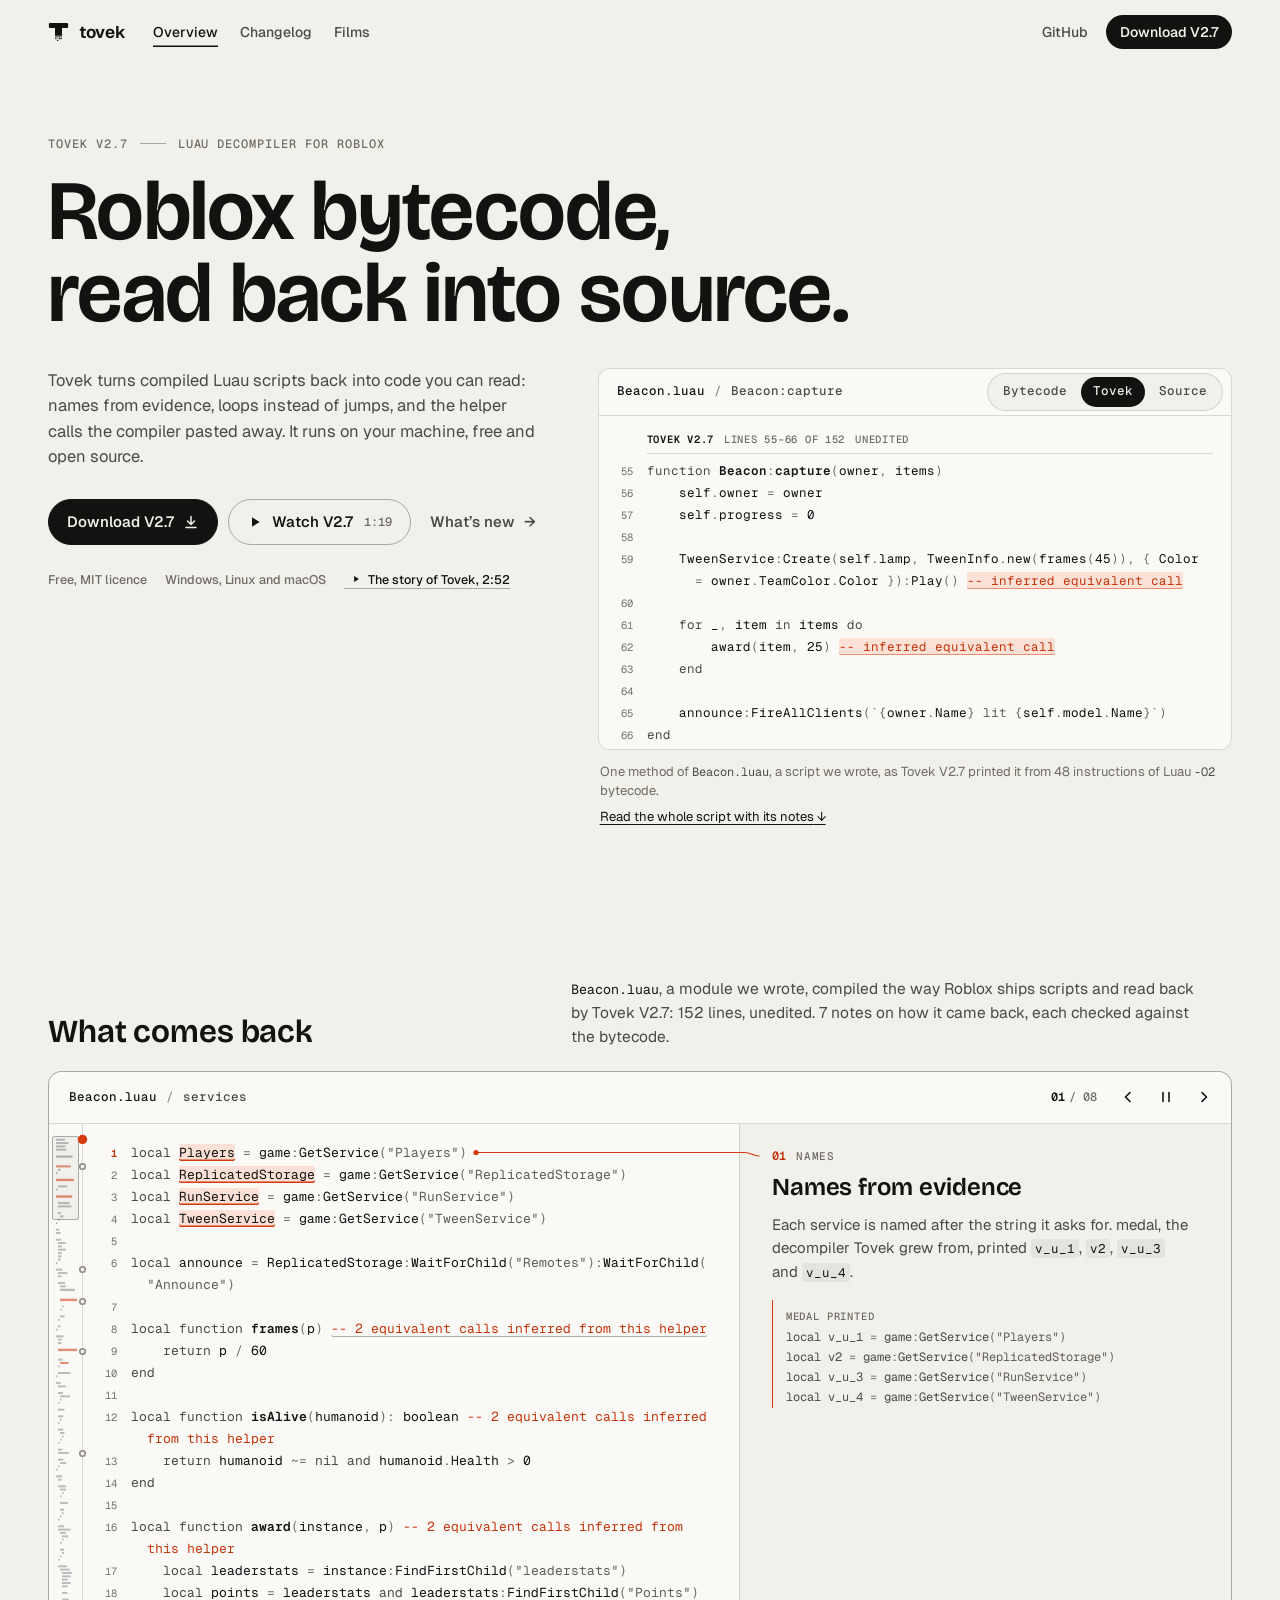
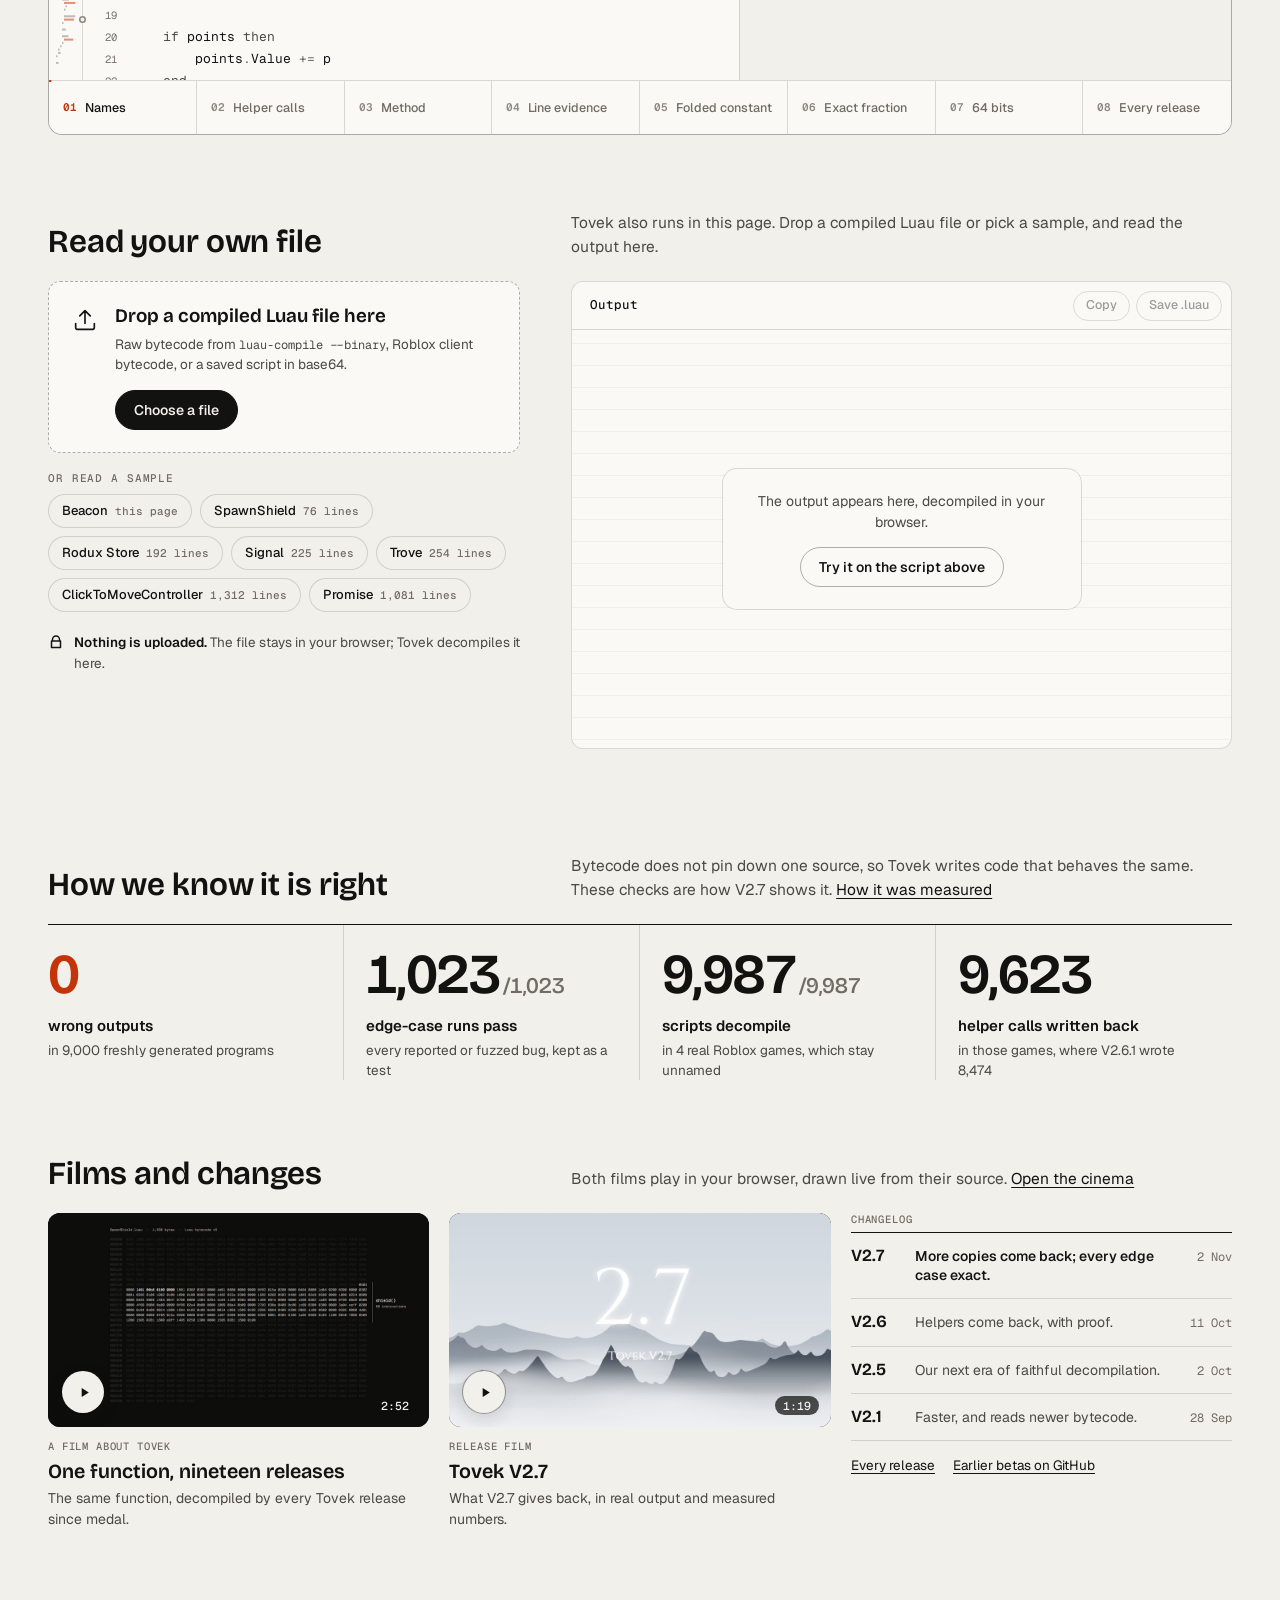
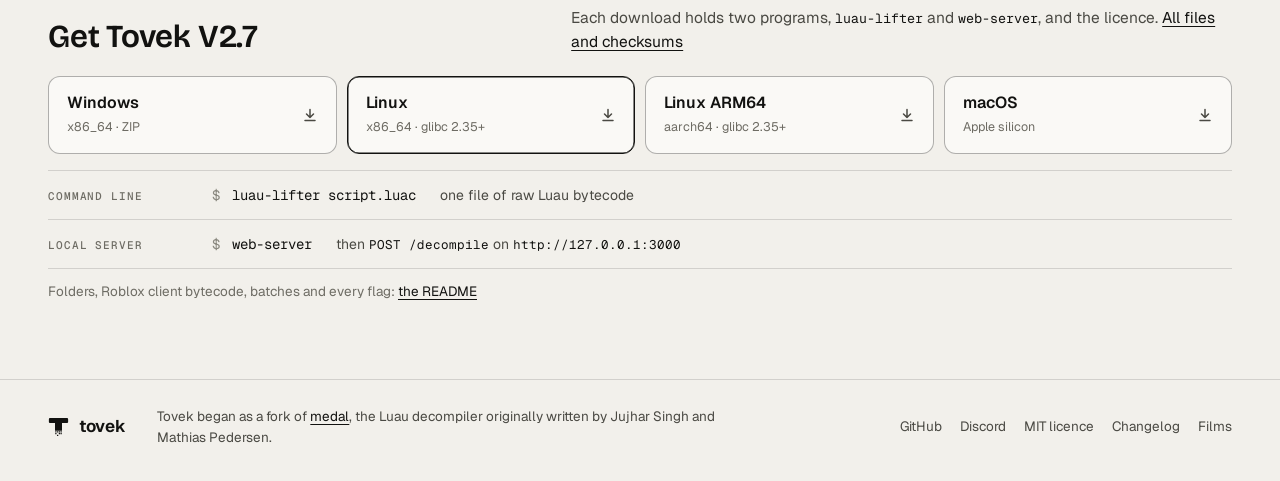
==== docs/index.html @ db5bbf44 "Import Tovek and improve multiline literal formatting Co-authored-by: arena-agent <297053741+arena-a" ====
<!doctype html>
<html lang="en">
<head>
  <meta charset="utf-8">
  <meta name="viewport" content="width=device-width,initial-scale=1,viewport-fit=cover">
  <title>Tovek: Roblox bytecode, read back into source</title>
  <meta name="description" content="Tovek is a free, open-source Luau decompiler. It reads Roblox bytecode back into source you can read: names from evidence, loops instead of jumps, and the helper calls the compiler pasted away. Read a real script with its notes, or decompile your own file in the browser.">
  <meta name="theme-color" content="#f2f0eb">
  <meta property="og:title" content="Tovek: Roblox bytecode, read back into source">
  <meta property="og:description" content="A free Luau decompiler. Read a real script as Tovek V2.7 printed it, with notes on how each part came back.">
  <meta property="og:type" content="website">
  <meta property="og:url" content="https://kiet1308.github.io/Tovek/">
  <meta property="og:image" content="https://kiet1308.github.io/Tovek/assets/v26/landing/og.png">
  <meta property="og:image:width" content="1200">
  <meta property="og:image:height" content="630">
  <meta property="og:image:alt" content="A decompiled Luau script with a margin note: task.wait(frames(1)), proven to the bit.">
  <meta name="twitter:card" content="summary_large_image">
  <link rel="canonical" href="https://kiet1308.github.io/Tovek/">
  <link rel="icon" href="assets/v26/landing/icon.svg" type="image/svg+xml">
  <link rel="preconnect" href="https://fonts.googleapis.com">
  <link rel="preconnect" href="https://fonts.gstatic.com" crossorigin>
  <link rel="stylesheet" href="https://fonts.googleapis.com/css2?family=Bricolage+Grotesque:opsz,wdth,wght@12..96,75..100,200..800&family=Geist:wght@300..800&family=Geist+Mono:wght@400..600&display=swap">
  <link rel="stylesheet" href="assets/v26/tokens.css">
  <link rel="stylesheet" href="assets/v26/landing/landing.css">
  <script>
    (function () {
      var d = document.documentElement, ok = function () { d.classList.add('fonts-ok'); };
      d.classList.add('js');
      // the hero's method first shows as bytecode and reads itself back into source (landing.js); a calm page skips it
      if (window.matchMedia && !matchMedia('(prefers-reduced-motion: reduce)').matches) d.classList.add('glide');
      setTimeout(function () { if (!window.__landing) d.classList.remove('glide'); }, 5000);
      if (!document.fonts || !document.fonts.load) return ok();
      Promise.all(['630 98px "Bricolage Grotesque"', '400 16px Geist', '400 13px "Geist Mono"'].map(function (f) { return document.fonts.load(f); })).then(ok, ok);
      setTimeout(ok, 1600);
    })();
  </script>
  <script type="module" src="assets/v26/landing/landing.js"></script>
</head>
<body>
<a class="skip" href="#main">Skip to content</a>

<header class="top" id="top">
  <a class="brand" href="index.html" aria-label="Tovek overview">
    <svg class="brand-mark" viewBox="64 72 384 360" aria-hidden="true"><path d="M100 88H412a20 20 0 0 1 20 20V160a20 20 0 0 1-20 20H320V320H192V180H100a20 20 0 0 1-20-20V108a20 20 0 0 1 20-20Z"/><rect x="196" y="328" width="24" height="24" rx="5"/><rect x="228" y="328" width="24" height="24" rx="5"/><rect x="260" y="328" width="24" height="24" rx="5"/><rect x="292" y="328" width="24" height="24" rx="5"/><rect x="196" y="360" width="24" height="24" rx="5"/><rect x="260" y="360" width="24" height="24" rx="5"/><rect x="292" y="360" width="24" height="24" rx="5"/><rect x="228" y="392" width="24" height="24" rx="5"/></svg>
    <span class="brand-name">tovek</span>
  </a>
  <nav class="top-nav" aria-label="Site">
    <a href="index.html" aria-current="page">Overview</a>
    <a href="changelog.html">Changelog</a>
    <a href="watch/">Films</a>
  </nav>
  <div class="top-end">
    <a class="top-link" href="https://github.com/Kiet1308/Tovek">GitHub</a>
    <a class="top-cta" href="#get">Download<span class="hide-s"> V2.7</span></a>
  </div>
</header>

<main id="main">

  <section class="hero" aria-labelledby="hero-title">
    <p class="kicker"><span>Tovek V2.7</span><i aria-hidden="true"></i><span>Luau decompiler for Roblox</span></p>
    <h1 id="hero-title"><span class="h1-line">Roblox bytecode,</span> <span class="h1-line">read back into source.</span></h1>
    <div class="hero-side">
      <p class="lead">Tovek turns compiled Luau scripts back into code you can read: names from evidence, loops instead of jumps, and the helper calls the compiler pasted away. It runs on your machine, free and open source.</p>
      <p class="actions">
        <a class="btn btn-ink" href="#get"><span>Download V2.7</span><svg class="i" viewBox="0 0 16 16" aria-hidden="true"><path d="M8 2.5v8m-3.5-3.5L8 10.5 11.5 7M3 13.5h10"/></svg></a>
<!-- gen:watch -->
<a class="btn btn-watch" href="watch/?film=v27"><svg class="i i-play" viewBox="0 0 16 16" aria-hidden="true"><path d="M5 3.2v9.6L12.6 8z"/></svg><span>Watch V2.7</span><span class="dur">1:19</span></a>
<!-- /gen:watch -->
        <a class="btn btn-text" href="changelog/v2.7/"><span>What&rsquo;s new<span class="hide-m"> in V2.7</span></span><span class="arr" aria-hidden="true">&rarr;</span></a>
      </p>
      <p class="hero-meta">
<!-- gen:hero-meta -->
<span>Free, MIT licence</span><span>Windows, Linux and macOS</span><a href="watch/?film=story"><svg class="i i-play" viewBox="0 0 16 16" aria-hidden="true"><path d="M5 3.2v9.6L12.6 8z"/></svg>The story of Tovek, 2:52</a>
<!-- /gen:hero-meta -->
      </p>
    </div>
    <figure class="glimpse" id="glimpse" aria-labelledby="gl-cap">
      <div class="gl-bar">
        <p class="gl-crumb"><span class="gl-file">Beacon.luau</span><i aria-hidden="true">/</i><span class="gl-psg" id="gl-psg">Beacon:capture</span></p>
        <div class="lens" id="lens" role="radiogroup" aria-label="Read this method as">
          <button type="button" role="radio" aria-checked="false" tabindex="-1" data-view="bytecode">Bytecode</button>
          <button type="button" role="radio" aria-checked="true" tabindex="0" data-view="tovek">Tovek</button>
          <button type="button" role="radio" aria-checked="false" tabindex="-1" data-view="source">Source</button>
        </div>
      </div>
      <div class="gl-body" id="gl-body">
<!-- gen:glimpse -->
<div class="pane" data-view="tovek"><p class="pane-tag"><b>Tovek V2.7</b><span>lines 55–66 of 152</span><span>unedited</span></p><div class="ln" data-n="55" style="--i:0"><span class="t"><span class="k">function</span> <span class="f">Beacon</span><span class="o">:</span><wbr><span class="f">capture</span><span class="o">(</span><wbr>owner<span class="o">,</span> items<span class="o">)</span></span></div><div class="ln" data-n="56" style="--i:1"><span class="t">self<span class="o">.</span><wbr>owner <span class="o">=</span> owner</span></div><div class="ln" data-n="57" style="--i:1"><span class="t">self<span class="o">.</span><wbr>progress <span class="o">=</span> <span class="n">0</span></span></div><div class="ln blank" data-n="58" style="--i:0"><span class="t"></span></div><div class="ln" data-n="59" style="--i:1"><span class="t">TweenService<span class="o">:</span><wbr>Create<span class="o">(</span><wbr>self<span class="o">.</span><wbr>lamp<span class="o">,</span> TweenInfo<span class="o">.</span><wbr>new<span class="o">(</span><wbr>frames<span class="o">(</span><wbr><span class="n">45</span><span class="o">)</span><span class="o">)</span><span class="o">,</span> <span class="o">{</span> Color <span class="o">=</span> owner<span class="o">.</span><wbr>TeamColor<span class="o">.</span><wbr>Color <span class="o">}</span><span class="o">)</span><span class="o">:</span><wbr>Play<span class="o">(</span><wbr><span class="o">)</span> <span class="r">-- inferred equivalent call</span></span></div><div class="ln blank" data-n="60" style="--i:0"><span class="t"></span></div><div class="ln" data-n="61" style="--i:1"><span class="t"><span class="k">for</span> _<span class="o">,</span> item <span class="k">in</span> items <span class="k">do</span></span></div><div class="ln" data-n="62" style="--i:2"><span class="t">award<span class="o">(</span><wbr>item<span class="o">,</span> <span class="n">25</span><span class="o">)</span> <span class="r">-- inferred equivalent call</span></span></div><div class="ln" data-n="63" style="--i:1"><span class="t"><span class="k">end</span></span></div><div class="ln blank" data-n="64" style="--i:0"><span class="t"></span></div><div class="ln" data-n="65" style="--i:1"><span class="t">announce<span class="o">:</span><wbr>FireAllClients<span class="o">(</span><wbr><span class="s">`{</span>owner<span class="o">.</span><wbr>Name<span class="s">} lit {</span>self<span class="o">.</span><wbr>model<span class="o">.</span><wbr>Name<span class="s">}`</span><span class="o">)</span></span></div><div class="ln" data-n="66" style="--i:0"><span class="t"><span class="k">end</span></span></div></div>
<div class="pane" data-view="bytecode" hidden><p class="pane-tag"><b>Bytecode</b><span>48 instructions</span><span>each numbered with the source line it carries</span></p><div class="ln fnhead" data-n=""><span class="t">function capture, defined on line 60</span></div><div class="ln bc" data-n="61"><span class="t"><span class="lbl"></span><span class="op">SETTABLEKS</span> <span class="a">R1</span> <span class="a">R0</span> <span class="a">K0</span> <span class="s">['owner']</span></span></div><div class="ln bc" data-n="62"><span class="t"><span class="lbl"></span><span class="op">LOADN</span> <span class="a">R3</span> <span class="a">0</span></span></div><div class="ln bc cont" data-n="62"><span class="t"><span class="lbl"></span><span class="op">SETTABLEKS</span> <span class="a">R3</span> <span class="a">R0</span> <span class="a">K1</span> <span class="s">['progress']</span></span></div><div class="ln bc" data-n="64"><span class="t"><span class="lbl"></span><span class="op">GETUPVAL</span> <span class="a">R3</span> <span class="a">0</span></span></div><div class="ln bc cont" data-n="64"><span class="t"><span class="lbl"></span><span class="op">GETTABLEKS</span> <span class="a">R5</span> <span class="a">R0</span> <span class="a">K2</span> <span class="s">['lamp']</span></span></div><div class="ln bc cont" data-n="64"><span class="t"><span class="lbl"></span><span class="op">GETIMPORT</span> <span class="a">R6</span> <span class="a">5</span> <span class="s">[TweenInfo.new]</span></span></div><div class="ln bc from" data-n="16"><span class="t"><span class="lbl"></span><span class="op">LOADK</span> <span class="a">R7</span> <span class="a">K6</span> <span class="s">[0.75]</span><span class="bc-from">pasted from frames</span></span></div><div class="ln bc" data-n="64"><span class="t"><span class="lbl"></span><span class="op">CALL</span> <span class="a">R6</span> <span class="a">1</span> <span class="a">1</span></span></div><div class="ln bc cont" data-n="64"><span class="t"><span class="lbl"></span><span class="op">DUPTABLE</span> <span class="a">R7</span> <span class="a">8</span></span></div><div class="ln bc cont" data-n="64"><span class="t"><span class="lbl"></span><span class="op">GETTABLEKS</span> <span class="a">R8</span> <span class="a">R1</span> <span class="a">K9</span> <span class="s">['TeamColor']</span></span></div><div class="ln bc cont" data-n="64"><span class="t"><span class="lbl"></span><span class="op">GETTABLEKS</span> <span class="a">R8</span> <span class="a">R8</span> <span class="a">K7</span> <span class="s">['Color']</span></span></div><div class="ln bc cont" data-n="64"><span class="t"><span class="lbl"></span><span class="op">SETTABLEKS</span> <span class="a">R8</span> <span class="a">R7</span> <span class="a">K7</span> <span class="s">['Color']</span></span></div><div class="ln bc cont" data-n="64"><span class="t"><span class="lbl"></span><span class="op">NAMECALL</span> <span class="a">R3</span> <span class="a">R3</span> <span class="a">K10</span> <span class="s">['Create']</span></span></div><div class="ln bc cont" data-n="64"><span class="t"><span class="lbl"></span><span class="op">CALL</span> <span class="a">R3</span> <span class="a">4</span> <span class="a">1</span></span></div><div class="ln bc" data-n="65"><span class="t"><span class="lbl"></span><span class="op">NAMECALL</span> <span class="a">R4</span> <span class="a">R3</span> <span class="a">K11</span> <span class="s">['Play']</span></span></div><div class="ln bc cont" data-n="65"><span class="t"><span class="lbl"></span><span class="op">CALL</span> <span class="a">R4</span> <span class="a">1</span> <span class="a">0</span></span></div><div class="ln bc" data-n="67"><span class="t"><span class="lbl"></span><span class="op">MOVE</span> <span class="a">R4</span> <span class="a">R2</span></span></div><div class="ln bc cont" data-n="67"><span class="t"><span class="lbl"></span><span class="op">LOADNIL</span> <span class="a">R5</span></span></div><div class="ln bc cont" data-n="67"><span class="t"><span class="lbl"></span><span class="op">LOADNIL</span> <span class="a">R6</span></span></div><div class="ln bc cont" data-n="67"><span class="t"><span class="lbl"></span><span class="op">FORGPREP</span> <span class="a">R4</span> <span class="a">L2</span></span></div><div class="ln bc from" data-n="24"><span class="t"><span class="lbl">L0:</span><span class="op">LOADK</span> <span class="a">R11</span> <span class="a">K12</span> <span class="s">['leaderstats']</span><span class="bc-from">pasted from award</span></span></div><div class="ln bc cont from" data-n="24"><span class="t"><span class="lbl"></span><span class="op">NAMECALL</span> <span class="a">R9</span> <span class="a">R8</span> <span class="a">K13</span> <span class="s">['FindFirstChild']</span></span></div><div class="ln bc cont from" data-n="24"><span class="t"><span class="lbl"></span><span class="op">CALL</span> <span class="a">R9</span> <span class="a">2</span> <span class="a">1</span></span></div><div class="ln bc from" data-n="25"><span class="t"><span class="lbl"></span><span class="op">MOVE</span> <span class="a">R10</span> <span class="a">R9</span></span></div><div class="ln bc cont from" data-n="25"><span class="t"><span class="lbl"></span><span class="op">JUMPIFNOT</span> <span class="a">R10</span> <span class="a">L1</span></span></div><div class="ln bc cont from" data-n="25"><span class="t"><span class="lbl"></span><span class="op">LOADK</span> <span class="a">R12</span> <span class="a">K14</span> <span class="s">['Points']</span></span></div><div class="ln bc cont from" data-n="25"><span class="t"><span class="lbl"></span><span class="op">NAMECALL</span> <span class="a">R10</span> <span class="a">R9</span> <span class="a">K13</span> <span class="s">['FindFirstChild']</span></span></div><div class="ln bc cont from" data-n="25"><span class="t"><span class="lbl"></span><span class="op">CALL</span> <span class="a">R10</span> <span class="a">2</span> <span class="a">1</span></span></div><div class="ln bc from" data-n="26"><span class="t"><span class="lbl">L1:</span><span class="op">JUMPIFNOT</span> <span class="a">R10</span> <span class="a">L2</span></span></div><div class="ln bc from" data-n="27"><span class="t"><span class="lbl"></span><span class="op">GETTABLEKS</span> <span class="a">R11</span> <span class="a">R10</span> <span class="a">K15</span> <span class="s">['Value']</span></span></div><div class="ln bc cont from" data-n="27"><span class="t"><span class="lbl"></span><span class="op">ADDK</span> <span class="a">R11</span> <span class="a">R11</span> <span class="a">K16</span> <span class="s">[25]</span></span></div><div class="ln bc cont from" data-n="27"><span class="t"><span class="lbl"></span><span class="op">SETTABLEKS</span> <span class="a">R11</span> <span class="a">R10</span> <span class="a">K15</span> <span class="s">['Value']</span></span></div><div class="ln bc" data-n="67"><span class="t"><span class="lbl">L2:</span><span class="op">FORGLOOP</span> <span class="a">R4</span> <span class="a">L0</span> <span class="a">2</span></span></div><div class="ln bc" data-n="70"><span class="t"><span class="lbl"></span><span class="op">GETUPVAL</span> <span class="a">R4</span> <span class="a">1</span></span></div><div class="ln bc cont" data-n="70"><span class="t"><span class="lbl"></span><span class="op">LOADK</span> <span class="a">R7</span> <span class="a">K17</span> <span class="s">['%* lit %*']</span></span></div><div class="ln bc cont" data-n="70"><span class="t"><span class="lbl"></span><span class="op">GETTABLEKS</span> <span class="a">R9</span> <span class="a">R1</span> <span class="a">K18</span> <span class="s">['Name']</span></span></div><div class="ln bc cont" data-n="70"><span class="t"><span class="lbl"></span><span class="op">GETTABLEKS</span> <span class="a">R10</span> <span class="a">R0</span> <span class="a">K19</span> <span class="s">['model']</span></span></div><div class="ln bc cont" data-n="70"><span class="t"><span class="lbl"></span><span class="op">GETTABLEKS</span> <span class="a">R10</span> <span class="a">R10</span> <span class="a">K18</span> <span class="s">['Name']</span></span></div><div class="ln bc cont" data-n="70"><span class="t"><span class="lbl"></span><span class="op">NAMECALL</span> <span class="a">R7</span> <span class="a">R7</span> <span class="a">K20</span> <span class="s">['format']</span></span></div><div class="ln bc cont" data-n="70"><span class="t"><span class="lbl"></span><span class="op">CALL</span> <span class="a">R7</span> <span class="a">3</span> <span class="a">1</span></span></div><div class="ln bc cont" data-n="70"><span class="t"><span class="lbl"></span><span class="op">MOVE</span> <span class="a">R6</span> <span class="a">R7</span></span></div><div class="ln bc cont" data-n="70"><span class="t"><span class="lbl"></span><span class="op">NAMECALL</span> <span class="a">R4</span> <span class="a">R4</span> <span class="a">K21</span> <span class="s">['FireAllClients']</span></span></div><div class="ln bc cont" data-n="70"><span class="t"><span class="lbl"></span><span class="op">CALL</span> <span class="a">R4</span> <span class="a">2</span> <span class="a">0</span></span></div><div class="ln bc" data-n="71"><span class="t"><span class="lbl"></span><span class="op">RETURN</span> <span class="a">R0</span> <span class="a">0</span></span></div><div class="ln fnhead" data-n=""><span class="t">main chunk: the function is made and stored</span></div><div class="ln bc" data-n="60"><span class="t"><span class="lbl"></span><span class="op">DUPCLOSURE</span> <span class="a">R9</span> <span class="a">K18</span> <span class="s">['capture']</span></span></div><div class="ln bc cont" data-n="60"><span class="t"><span class="lbl"></span><span class="op">CAPTURE</span> <span class="a">VAL</span> <span class="a">R3</span></span></div><div class="ln bc cont" data-n="60"><span class="t"><span class="lbl"></span><span class="op">CAPTURE</span> <span class="a">VAL</span> <span class="a">R4</span></span></div><div class="ln bc cont" data-n="60"><span class="t"><span class="lbl"></span><span class="op">SETTABLEKS</span> <span class="a">R9</span> <span class="a">R8</span> <span class="a">K19</span> <span class="s">['capture']</span></span></div></div>
<div class="pane" data-view="source" hidden><p class="pane-tag"><b>Source</b><span>lines 60–71 of Beacon.luau</span><span>as written</span></p><div class="ln src" data-n="60" style="--i:0"><span class="t"><span class="k">function</span> <span class="f">Beacon</span><span class="o">:</span><wbr><span class="f">capture</span><span class="o">(</span><wbr>team<span class="o">,</span> near<span class="o">)</span></span></div><div class="ln src" data-n="61" style="--i:1"><span class="t">self<span class="o">.</span><wbr>owner <span class="o">=</span> team</span></div><div class="ln src" data-n="62" style="--i:1"><span class="t">self<span class="o">.</span><wbr>progress <span class="o">=</span> <span class="n">0</span></span></div><div class="ln blank src" data-n="63" style="--i:0"><span class="t"></span></div><div class="ln src" data-n="64" style="--i:1"><span class="t"><span class="k">local</span> tween <span class="o">=</span> TweenService<span class="o">:</span><wbr>Create<span class="o">(</span><wbr>self<span class="o">.</span><wbr>lamp<span class="o">,</span> TweenInfo<span class="o">.</span><wbr>new<span class="o">(</span><wbr>frames<span class="o">(</span><wbr><span class="n">45</span><span class="o">)</span><span class="o">)</span><span class="o">,</span> <span class="o">{</span> Color <span class="o">=</span> team<span class="o">.</span><wbr>TeamColor<span class="o">.</span><wbr>Color <span class="o">}</span><span class="o">)</span></span></div><div class="ln src" data-n="65" style="--i:1"><span class="t">tween<span class="o">:</span><wbr>Play<span class="o">(</span><wbr><span class="o">)</span></span></div><div class="ln blank src" data-n="66" style="--i:0"><span class="t"></span></div><div class="ln src" data-n="67" style="--i:1"><span class="t"><span class="k">for</span> _<span class="o">,</span> player <span class="k">in</span> near <span class="k">do</span></span></div><div class="ln src" data-n="68" style="--i:2"><span class="t">award<span class="o">(</span><wbr>player<span class="o">,</span> POINTS<span class="o">)</span></span></div><div class="ln src" data-n="69" style="--i:1"><span class="t"><span class="k">end</span></span></div><div class="ln src" data-n="70" style="--i:1"><span class="t">Announce<span class="o">:</span><wbr>FireAllClients<span class="o">(</span><wbr><span class="s">`{</span>team<span class="o">.</span><wbr>Name<span class="s">} lit {</span>self<span class="o">.</span><wbr>model<span class="o">.</span><wbr>Name<span class="s">}`</span><span class="o">)</span></span></div><div class="ln src" data-n="71" style="--i:0"><span class="t"><span class="k">end</span></span></div></div>
<!-- /gen:glimpse -->
      </div>
      <figcaption class="gl-cap" id="gl-cap">
<!-- gen:glimpse-cap -->
<span>One method of <code>Beacon.luau</code>, a script we wrote, as Tovek V2.7 printed it from 48 instructions of Luau <code>-O2</code> bytecode.</span><a href="#tour">Read the whole script with its notes<span aria-hidden="true"> &darr;</span></a>
<!-- /gen:glimpse-cap -->
      </figcaption>
    </figure>
  </section>

  <section class="sec tour" id="tour" aria-labelledby="tour-h">
    <header class="sec-head">
      <h2 id="tour-h">What comes back</h2>
      <p class="sec-lead">
<!-- gen:tour-lead -->
<code>Beacon.luau</code>, a module we wrote, compiled the way Roblox ships scripts and read back by Tovek V2.7: 152 lines, unedited. 7 notes on how it came back, each checked against the bytecode.
<!-- /gen:tour-lead -->
      </p>
    </header>
    <div class="frame" id="frame">
      <div class="fr-bar">
        <p class="fr-crumb"><span class="fr-file" id="fr-file">Beacon.luau</span><i aria-hidden="true">/</i><span class="fr-psg" id="fr-psg">services</span></p>
        <div class="fr-ctl">
          <p class="fr-count" aria-hidden="true"><b id="fr-at">01</b><span id="fr-of">/ 08</span></p>
          <button class="ic" type="button" id="fr-prev" aria-label="Previous note"><svg viewBox="0 0 16 16" aria-hidden="true"><path d="M10 3.5 5.5 8l4.5 4.5"/></svg></button>
          <button class="ic ic-play" type="button" id="fr-play" aria-label="Play the notes" aria-pressed="false"><svg class="ip" viewBox="0 0 16 16" aria-hidden="true"><path d="M5 3.2v9.6L12.6 8z"/></svg><svg class="ipause" viewBox="0 0 16 16" aria-hidden="true"><path d="M5 3.5v9M11 3.5v9"/></svg></button>
          <button class="ic" type="button" id="fr-next" aria-label="Next note"><svg viewBox="0 0 16 16" aria-hidden="true"><path d="M6 3.5 10.5 8 6 12.5"/></svg></button>
        </div>
      </div>
      <div class="fr-body" id="fr-body">
        <div class="fr-codecol">
          <div class="fr-rail" id="fr-rail" aria-hidden="true"><canvas></canvas><span class="fr-win"></span><span class="fr-marks"></span></div>
          <div class="fr-port" id="fr-port" tabindex="0" role="region" aria-label="Beacon.luau as Tovek V2.6 printed it. Use the arrow keys to scroll.">
            <div class="code" id="code">
<!-- gen:tour-code -->
<div id="L1" class="ln" data-n="1" style="--i:0"><span class="t"><span class="k">local</span> <mark class="ns" data-note="n1">Players</mark> <span class="o">=</span> game<span class="o">:</span><wbr>GetService<span class="o">(</span><wbr><span class="s">"Players"</span><span class="o">)</span></span><b class="mk" data-step="s1" aria-hidden="true">01</b></div>
<div id="L2" class="ln" data-n="2" style="--i:0"><span class="t"><span class="k">local</span> <mark class="ns" data-note="n1">ReplicatedStorage</mark> <span class="o">=</span> game<span class="o">:</span><wbr>GetService<span class="o">(</span><wbr><span class="s">"ReplicatedStorage"</span><span class="o">)</span></span></div>
<div id="L3" class="ln" data-n="3" style="--i:0"><span class="t"><span class="k">local</span> <mark class="ns" data-note="n1">RunService</mark> <span class="o">=</span> game<span class="o">:</span><wbr>GetService<span class="o">(</span><wbr><span class="s">"RunService"</span><span class="o">)</span></span></div>
<div id="L4" class="ln" data-n="4" style="--i:0"><span class="t"><span class="k">local</span> <mark class="ns" data-note="n1">TweenService</mark> <span class="o">=</span> game<span class="o">:</span><wbr>GetService<span class="o">(</span><wbr><span class="s">"TweenService"</span><span class="o">)</span></span></div>
<div id="L5" class="ln blank" data-n="5" style="--i:0"><span class="t"></span></div>
<div id="L6" class="ln" data-n="6" style="--i:0"><span class="t"><span class="k">local</span> announce <span class="o">=</span> ReplicatedStorage<span class="o">:</span><wbr>WaitForChild<span class="o">(</span><wbr><span class="s">"Remotes"</span><span class="o">)</span><span class="o">:</span><wbr>WaitForChild<span class="o">(</span><wbr><span class="s">"Announce"</span><span class="o">)</span></span></div>
<div id="L7" class="ln blank" data-n="7" style="--i:0"><span class="t"></span></div>
<div id="L8" class="ln" data-n="8" style="--i:0"><span class="t"><span class="k">local</span> <span class="k">function</span> <span class="f">frames</span><span class="o">(</span><wbr>p<span class="o">)</span> <mark class="ns" data-note="n2"><span class="r">-- 2 equivalent calls inferred from this helper</span></mark></span><b class="mk" data-step="s2" aria-hidden="true">02</b></div>
<div id="L9" class="ln" data-n="9" style="--i:1"><span class="t"><span class="k">return</span> p <span class="o">/</span> <span class="n">60</span></span></div>
<div id="L10" class="ln" data-n="10" style="--i:0"><span class="t"><span class="k">end</span></span></div>
<div id="L11" class="ln blank" data-n="11" style="--i:0"><span class="t"></span></div>
<div id="L12" class="ln" data-n="12" style="--i:0"><span class="t"><span class="k">local</span> <span class="k">function</span> <span class="f">isAlive</span><span class="o">(</span><wbr>humanoid<span class="o">)</span><span class="o">:</span><wbr> boolean <span class="r">-- 2 equivalent calls inferred from this helper</span></span></div>
<div id="L13" class="ln" data-n="13" style="--i:1"><span class="t"><span class="k">return</span> humanoid <span class="o">~=</span> <span class="k">nil</span> <span class="k">and</span> humanoid<span class="o">.</span><wbr>Health <span class="o">&gt;</span> <span class="n">0</span></span></div>
<div id="L14" class="ln" data-n="14" style="--i:0"><span class="t"><span class="k">end</span></span></div>
<div id="L15" class="ln blank" data-n="15" style="--i:0"><span class="t"></span></div>
<div id="L16" class="ln" data-n="16" style="--i:0"><span class="t"><span class="k">local</span> <span class="k">function</span> <span class="f">award</span><span class="o">(</span><wbr>instance<span class="o">,</span> p<span class="o">)</span> <span class="r">-- 2 equivalent calls inferred from this helper</span></span></div>
<div id="L17" class="ln" data-n="17" style="--i:1"><span class="t"><span class="k">local</span> leaderstats <span class="o">=</span> instance<span class="o">:</span><wbr>FindFirstChild<span class="o">(</span><wbr><span class="s">"leaderstats"</span><span class="o">)</span></span></div>
<div id="L18" class="ln" data-n="18" style="--i:1"><span class="t"><span class="k">local</span> points <span class="o">=</span> leaderstats <span class="k">and</span> leaderstats<span class="o">:</span><wbr>FindFirstChild<span class="o">(</span><wbr><span class="s">"Points"</span><span class="o">)</span></span></div>
<div id="L19" class="ln blank" data-n="19" style="--i:0"><span class="t"></span></div>
<div id="L20" class="ln" data-n="20" style="--i:1"><span class="t"><span class="k">if</span> points <span class="k">then</span></span></div>
<div id="L21" class="ln" data-n="21" style="--i:2"><span class="t">points<span class="o">.</span><wbr>Value <span class="o">+=</span> p</span></div>
<div id="L22" class="ln" data-n="22" style="--i:1"><span class="t"><span class="k">end</span></span></div>
<div id="L23" class="ln" data-n="23" style="--i:0"><span class="t"><span class="k">end</span></span></div>
<div id="L24" class="ln blank" data-n="24" style="--i:0"><span class="t"></span></div>
<div id="L25" class="ln" data-n="25" style="--i:0"><span class="t"><span class="k">local</span> Beacon <span class="o">=</span> <span class="o">{</span><span class="o">}</span></span></div>
<div id="L26" class="ln" data-n="26" style="--i:0"><span class="t">Beacon<span class="o">.</span><wbr>__index <span class="o">=</span> Beacon</span></div>
<div id="L27" class="ln blank" data-n="27" style="--i:0"><span class="t"></span></div>
<div id="L28" class="ln" data-n="28" style="--i:0"><span class="t"><span class="k">function</span> <span class="f">Beacon</span><span class="o">.</span><wbr><span class="f">new</span><span class="o">(</span><wbr>model<span class="o">)</span></span></div>
<div id="L29" class="ln" data-n="29" style="--i:1"><span class="t"><span class="k">local</span> object <span class="o">=</span> setmetatable<span class="o">(</span><wbr><span class="o">{</span><span class="o">}</span><span class="o">,</span> Beacon<span class="o">)</span></span></div>
<div id="L30" class="ln" data-n="30" style="--i:1"><span class="t">object<span class="o">.</span><wbr>model <span class="o">=</span> model</span></div>
<div id="L31" class="ln" data-n="31" style="--i:1"><span class="t">object<span class="o">.</span><wbr>lamp <span class="o">=</span> model<span class="o">:</span><wbr>WaitForChild<span class="o">(</span><wbr><span class="s">"Lamp"</span><span class="o">)</span></span></div>
<div id="L32" class="ln" data-n="32" style="--i:1"><span class="t">object<span class="o">.</span><wbr>progress <span class="o">=</span> <span class="n">0</span></span></div>
<div id="L33" class="ln" data-n="33" style="--i:1"><span class="t">object<span class="o">.</span><wbr>owner <span class="o">=</span> <span class="k">nil</span></span></div>
<div id="L34" class="ln" data-n="34" style="--i:1"><span class="t"><span class="k">return</span> object</span></div>
<div id="L35" class="ln" data-n="35" style="--i:0"><span class="t"><span class="k">end</span></span></div>
<div id="L36" class="ln blank" data-n="36" style="--i:0"><span class="t"></span></div>
<div id="L37" class="ln" data-n="37" style="--i:0"><span class="t"><span class="k">function</span> <mark class="ns" data-note="n4"><span class="f">Beacon</span><span class="o">:</span><wbr><span class="f">playersNear</span><span class="o">(</span><wbr><span class="o">)</span></mark></span><b class="mk" data-step="s3" aria-hidden="true">03</b></div>
<div id="L38" class="ln" data-n="38" style="--i:1"><span class="t"><span class="k">local</span> position <span class="o">=</span> self<span class="o">.</span><wbr>model<span class="o">:</span><wbr>GetPivot<span class="o">(</span><wbr><span class="o">)</span><span class="o">.</span><wbr>Position</span></div>
<div id="L39" class="ln" data-n="39" style="--i:1"><span class="t"><span class="k">local</span> result <span class="o">=</span> <span class="o">{</span><span class="o">}</span></span></div>
<div id="L40" class="ln blank" data-n="40" style="--i:0"><span class="t"></span></div>
<div id="L41" class="ln" data-n="41" style="--i:1"><span class="t"><span class="k">for</span> _<span class="o">,</span> v <span class="k">in</span> Players<span class="o">:</span><wbr>GetPlayers<span class="o">(</span><wbr><span class="o">)</span> <span class="k">do</span></span></div>
<div id="L42" class="ln" data-n="42" style="--i:2"><span class="t"><span class="k">local</span> character <span class="o">=</span> v<span class="o">.</span><wbr>Character</span></div>
<div id="L43" class="ln" data-n="43" style="--i:2"><span class="t"><span class="k">local</span> humanoid <span class="o">=</span> character <span class="k">and</span> character<span class="o">:</span><wbr>FindFirstChildOfClass<span class="o">(</span><wbr><span class="s">"Humanoid"</span><span class="o">)</span></span></div>
<div id="L44" class="ln blank" data-n="44" style="--i:0"><span class="t"></span></div>
<div id="L45" class="ln" data-n="45" style="--i:2"><span class="t"><span class="k">if</span> <span class="k">not</span> <span class="o">(</span><wbr><mark class="ns" data-note="n6">isAlive<span class="o">(</span><wbr>humanoid<span class="o">)</span></mark> <span class="k">and</span> <span class="o">(</span><wbr>character<span class="o">:</span><wbr>GetPivot<span class="o">(</span><wbr><span class="o">)</span><span class="o">.</span><wbr>Position <span class="o">-</span> position<span class="o">)</span><span class="o">.</span><wbr>Magnitude <span class="o">&lt;=</span> <span class="n">12</span><span class="o">)</span> <span class="k">then</span> <span class="r">-- inferred equivalent call</span></span><b class="mk" data-step="s4" aria-hidden="true">04</b></div>
<div id="L46" class="ln" data-n="46" style="--i:3"><span class="t"><span class="k">continue</span></span></div>
<div id="L47" class="ln" data-n="47" style="--i:2"><span class="t"><span class="k">end</span></span></div>
<div id="L48" class="ln blank" data-n="48" style="--i:0"><span class="t"></span></div>
<div id="L49" class="ln" data-n="49" style="--i:2"><span class="t">table<span class="o">.</span><wbr>insert<span class="o">(</span><wbr>result<span class="o">,</span> v<span class="o">)</span></span></div>
<div id="L50" class="ln" data-n="50" style="--i:1"><span class="t"><span class="k">end</span></span></div>
<div id="L51" class="ln blank" data-n="51" style="--i:0"><span class="t"></span></div>
<div id="L52" class="ln" data-n="52" style="--i:1"><span class="t"><span class="k">return</span> result</span></div>
<div id="L53" class="ln" data-n="53" style="--i:0"><span class="t"><span class="k">end</span></span></div>
<div id="L54" class="ln blank" data-n="54" style="--i:0"><span class="t"></span></div>
<div id="L55" class="ln" data-n="55" style="--i:0"><span class="t"><span class="k">function</span> <span class="f">Beacon</span><span class="o">:</span><wbr><span class="f">capture</span><span class="o">(</span><wbr>owner<span class="o">,</span> items<span class="o">)</span></span></div>
<div id="L56" class="ln" data-n="56" style="--i:1"><span class="t">self<span class="o">.</span><wbr>owner <span class="o">=</span> owner</span></div>
<div id="L57" class="ln" data-n="57" style="--i:1"><span class="t">self<span class="o">.</span><wbr>progress <span class="o">=</span> <span class="n">0</span></span></div>
<div id="L58" class="ln blank" data-n="58" style="--i:0"><span class="t"></span></div>
<div id="L59" class="ln" data-n="59" style="--i:1"><span class="t">TweenService<span class="o">:</span><wbr>Create<span class="o">(</span><wbr>self<span class="o">.</span><wbr>lamp<span class="o">,</span> TweenInfo<span class="o">.</span><wbr>new<span class="o">(</span><wbr><mark class="ns" data-note="n7">frames<span class="o">(</span><wbr><span class="n">45</span><span class="o">)</span></mark><span class="o">)</span><span class="o">,</span> <span class="o">{</span> Color <span class="o">=</span> owner<span class="o">.</span><wbr>TeamColor<span class="o">.</span><wbr>Color <span class="o">}</span><span class="o">)</span><span class="o">:</span><wbr>Play<span class="o">(</span><wbr><span class="o">)</span> <span class="r">-- inferred equivalent call</span></span><b class="mk" data-step="s5" aria-hidden="true">05</b></div>
<div id="L60" class="ln blank" data-n="60" style="--i:0"><span class="t"></span></div>
<div id="L61" class="ln" data-n="61" style="--i:1"><span class="t"><span class="k">for</span> _<span class="o">,</span> item <span class="k">in</span> items <span class="k">do</span></span></div>
<div id="L62" class="ln" data-n="62" style="--i:2"><span class="t">award<span class="o">(</span><wbr>item<span class="o">,</span> <span class="n">25</span><span class="o">)</span> <span class="r">-- inferred equivalent call</span></span></div>
<div id="L63" class="ln" data-n="63" style="--i:1"><span class="t"><span class="k">end</span></span></div>
<div id="L64" class="ln blank" data-n="64" style="--i:0"><span class="t"></span></div>
<div id="L65" class="ln" data-n="65" style="--i:1"><span class="t">announce<span class="o">:</span><wbr>FireAllClients<span class="o">(</span><wbr><span class="s">`{</span>owner<span class="o">.</span><wbr>Name<span class="s">} lit {</span>self<span class="o">.</span><wbr>model<span class="o">.</span><wbr>Name<span class="s">}`</span><span class="o">)</span></span></div>
<div id="L66" class="ln" data-n="66" style="--i:0"><span class="t"><span class="k">end</span></span></div>
<div id="L67" class="ln blank" data-n="67" style="--i:0"><span class="t"></span></div>
<div id="L68" class="ln" data-n="68" style="--i:0"><span class="t"><span class="k">function</span> <span class="f">Beacon</span><span class="o">:</span><wbr><span class="f">step</span><span class="o">(</span><wbr>p<span class="o">)</span></span></div>
<div id="L69" class="ln" data-n="69" style="--i:1"><span class="t"><span class="k">local</span> playersNear <span class="o">=</span> self<span class="o">:</span><wbr>playersNear<span class="o">(</span><wbr><span class="o">)</span></span></div>
<div id="L70" class="ln blank" data-n="70" style="--i:0"><span class="t"></span></div>
<div id="L71" class="ln" data-n="71" style="--i:1"><span class="t"><span class="k">if</span> <span class="o">#</span>playersNear <span class="o">==</span> <span class="n">0</span> <span class="k">then</span></span></div>
<div id="L72" class="ln" data-n="72" style="--i:2"><span class="t">self<span class="o">.</span><wbr>progress <span class="o">=</span> math<span class="o">.</span><wbr>max<span class="o">(</span><wbr>self<span class="o">.</span><wbr>progress <span class="o">-</span> p <span class="o">/</span> <span class="n">5</span><span class="o">,</span> <span class="n">0</span><span class="o">)</span></span></div>
<div id="L73" class="ln" data-n="73" style="--i:2"><span class="t"><span class="k">return</span></span></div>
<div id="L74" class="ln" data-n="74" style="--i:1"><span class="t"><span class="k">end</span></span></div>
<div id="L75" class="ln blank" data-n="75" style="--i:0"><span class="t"></span></div>
<div id="L76" class="ln" data-n="76" style="--i:1"><span class="t"><span class="k">local</span> team <span class="o">=</span> playersNear<span class="o">[</span><span class="n">1</span><span class="o">]</span><span class="o">.</span><wbr>Team</span></div>
<div id="L77" class="ln blank" data-n="77" style="--i:0"><span class="t"></span></div>
<div id="L78" class="ln" data-n="78" style="--i:1"><span class="t"><span class="k">if</span> team <span class="o">==</span> self<span class="o">.</span><wbr>owner <span class="k">then</span></span></div>
<div id="L79" class="ln" data-n="79" style="--i:2"><span class="t"><span class="k">return</span></span></div>
<div id="L80" class="ln" data-n="80" style="--i:1"><span class="t"><span class="k">end</span></span></div>
<div id="L81" class="ln blank" data-n="81" style="--i:0"><span class="t"></span></div>
<div id="L82" class="ln" data-n="82" style="--i:1"><span class="t"><span class="k">for</span> _<span class="o">,</span> v <span class="k">in</span> playersNear <span class="k">do</span></span></div>
<div id="L83" class="ln" data-n="83" style="--i:2"><span class="t"><span class="k">if</span> v<span class="o">.</span><wbr>Team <span class="o">~=</span> team <span class="k">then</span></span></div>
<div id="L84" class="ln" data-n="84" style="--i:3"><span class="t"><span class="k">return</span></span></div>
<div id="L85" class="ln" data-n="85" style="--i:2"><span class="t"><span class="k">end</span></span></div>
<div id="L86" class="ln" data-n="86" style="--i:1"><span class="t"><span class="k">end</span></span></div>
<div id="L87" class="ln blank" data-n="87" style="--i:0"><span class="t"></span></div>
<div id="L88" class="ln" data-n="88" style="--i:1"><span class="t">self<span class="o">.</span><wbr>progress <span class="o">+=</span> p <span class="o">/</span> <span class="n">5</span></span></div>
<div id="L89" class="ln" data-n="89" style="--i:1"><span class="t">self<span class="o">.</span><wbr>lamp<span class="o">.</span><wbr>Transparency <span class="o">=</span> <span class="n">1</span> <span class="o">-</span> self<span class="o">.</span><wbr>progress <span class="o">*</span> <span class="o">(</span><wbr><mark class="ns" data-note="n10"><span class="n">2</span> <span class="o">/</span> <span class="n">3</span></mark><span class="o">)</span></span><b class="mk" data-step="s6" aria-hidden="true">06</b></div>
<div id="L90" class="ln blank" data-n="90" style="--i:0"><span class="t"></span></div>
<div id="L91" class="ln" data-n="91" style="--i:1"><span class="t"><span class="k">if</span> self<span class="o">.</span><wbr>progress <span class="o">&gt;=</span> <span class="n">1</span> <span class="k">then</span></span></div>
<div id="L92" class="ln" data-n="92" style="--i:2"><span class="t">self<span class="o">:</span><wbr>capture<span class="o">(</span><wbr>team<span class="o">,</span> playersNear<span class="o">)</span></span></div>
<div id="L93" class="ln" data-n="93" style="--i:1"><span class="t"><span class="k">end</span></span></div>
<div id="L94" class="ln" data-n="94" style="--i:0"><span class="t"><span class="k">end</span></span></div>
<div id="L95" class="ln blank" data-n="95" style="--i:0"><span class="t"></span></div>
<div id="L96" class="ln" data-n="96" style="--i:0"><span class="t"><span class="k">function</span> <span class="f">Beacon</span><span class="o">.</span><wbr><span class="f">start</span><span class="o">(</span><wbr>instance<span class="o">)</span></span></div>
<div id="L97" class="ln" data-n="97" style="--i:1"><span class="t"><span class="k">local</span> result <span class="o">=</span> <span class="o">{</span><span class="o">}</span></span></div>
<div id="L98" class="ln blank" data-n="98" style="--i:0"><span class="t"></span></div>
<div id="L99" class="ln" data-n="99" style="--i:1"><span class="t"><span class="k">for</span> _<span class="o">,</span> model <span class="k">in</span> instance<span class="o">:</span><wbr>GetChildren<span class="o">(</span><wbr><span class="o">)</span> <span class="k">do</span></span></div>
<div id="L100" class="ln" data-n="100" style="--i:2"><span class="t"><span class="k">if</span> <span class="k">not</span> model<span class="o">:</span><wbr>IsA<span class="o">(</span><wbr><span class="s">"Model"</span><span class="o">)</span> <span class="k">then</span></span></div>
<div id="L101" class="ln" data-n="101" style="--i:3"><span class="t"><span class="k">continue</span></span></div>
<div id="L102" class="ln" data-n="102" style="--i:2"><span class="t"><span class="k">end</span></span></div>
<div id="L103" class="ln blank" data-n="103" style="--i:0"><span class="t"></span></div>
<div id="L104" class="ln" data-n="104" style="--i:2"><span class="t">table<span class="o">.</span><wbr>insert<span class="o">(</span><wbr>result<span class="o">,</span> Beacon<span class="o">.</span><wbr>new<span class="o">(</span><wbr>model<span class="o">)</span><span class="o">)</span></span></div>
<div id="L105" class="ln blank" data-n="105" style="--i:0"><span class="t"></span></div>
<div id="L106" class="ln" data-n="106" style="--i:2"><span class="t"><span class="k">if</span> <span class="o">#</span>result <span class="o">&gt;=</span> <span class="n">8</span> <span class="k">then</span></span></div>
<div id="L107" class="ln" data-n="107" style="--i:3"><span class="t"><span class="k">break</span></span></div>
<div id="L108" class="ln" data-n="108" style="--i:2"><span class="t"><span class="k">end</span></span></div>
<div id="L109" class="ln" data-n="109" style="--i:1"><span class="t"><span class="k">end</span></span></div>
<div id="L110" class="ln blank" data-n="110" style="--i:0"><span class="t"></span></div>
<div id="L111" class="ln" data-n="111" style="--i:1"><span class="t"><span class="k">local</span> heartbeatConnection <span class="o">=</span> <span class="k">nil</span></span></div>
<div id="L112" class="ln" data-n="112" style="--i:1"><span class="t">heartbeatConnection <span class="o">=</span> RunService<span class="o">.</span><wbr>Heartbeat<span class="o">:</span><wbr>Connect<span class="o">(</span><wbr><span class="k">function</span><span class="o">(</span><wbr>dt<span class="o">)</span></span></div>
<div id="L113" class="ln" data-n="113" style="--i:2"><span class="t"><span class="k">if</span> instance<span class="o">.</span><wbr>Parent <span class="o">==</span> <span class="k">nil</span> <span class="k">then</span></span></div>
<div id="L114" class="ln" data-n="114" style="--i:3"><span class="t">heartbeatConnection<span class="o">:</span><wbr>Disconnect<span class="o">(</span><wbr><span class="o">)</span></span></div>
<div id="L115" class="ln" data-n="115" style="--i:3"><span class="t"><span class="k">return</span></span></div>
<div id="L116" class="ln" data-n="116" style="--i:2"><span class="t"><span class="k">end</span></span></div>
<div id="L117" class="ln blank" data-n="117" style="--i:0"><span class="t"></span></div>
<div id="L118" class="ln" data-n="118" style="--i:2"><span class="t"><span class="k">for</span> _<span class="o">,</span> v <span class="k">in</span> result <span class="k">do</span></span></div>
<div id="L119" class="ln" data-n="119" style="--i:3"><span class="t">v<span class="o">:</span><wbr>step<span class="o">(</span><wbr>dt<span class="o">)</span></span></div>
<div id="L120" class="ln" data-n="120" style="--i:2"><span class="t"><span class="k">end</span></span></div>
<div id="L121" class="ln" data-n="121" style="--i:1"><span class="t"><span class="k">end</span><span class="o">)</span></span></div>
<div id="L122" class="ln blank" data-n="122" style="--i:0"><span class="t"></span></div>
<div id="L123" class="ln" data-n="123" style="--i:1"><span class="t">Players<span class="o">.</span><wbr>PlayerAdded<span class="o">:</span><wbr>Connect<span class="o">(</span><wbr><span class="k">function</span><span class="o">(</span><wbr>player<span class="o">)</span></span></div>
<div id="L124" class="ln" data-n="124" style="--i:2"><span class="t">player<span class="o">.</span><wbr>CharacterAdded<span class="o">:</span><wbr>Connect<span class="o">(</span><wbr><span class="k">function</span><span class="o">(</span><wbr>character<span class="o">)</span></span></div>
<div id="L125" class="ln" data-n="125" style="--i:3"><span class="t"><span class="k">local</span> humanoid <span class="o">=</span> character<span class="o">:</span><wbr>WaitForChild<span class="o">(</span><wbr><span class="s">"Humanoid"</span><span class="o">)</span></span></div>
<div id="L126" class="ln" data-n="126" style="--i:3"><span class="t"><span class="k">local</span> highlight <span class="o">=</span> Instance<span class="o">.</span><wbr>new<span class="o">(</span><wbr><span class="s">"Highlight"</span><span class="o">)</span></span></div>
<div id="L127" class="ln" data-n="127" style="--i:3"><span class="t">highlight<span class="o">.</span><wbr>Adornee <span class="o">=</span> character</span></div>
<div id="L128" class="ln" data-n="128" style="--i:3"><span class="t">highlight<span class="o">.</span><wbr>FillColor <span class="o">=</span> player<span class="o">.</span><wbr>TeamColor<span class="o">.</span><wbr>Color</span></div>
<div id="L129" class="ln" data-n="129" style="--i:3"><span class="t">highlight<span class="o">.</span><wbr>Parent <span class="o">=</span> character</span></div>
<div id="L130" class="ln blank" data-n="130" style="--i:0"><span class="t"></span></div>
<div id="L131" class="ln" data-n="131" style="--i:3"><span class="t"><span class="k">local</span> lastTime <span class="o">=</span> os<span class="o">.</span><wbr>clock<span class="o">(</span><wbr><span class="o">)</span></span></div>
<div id="L132" class="ln blank" data-n="132" style="--i:0"><span class="t"></span></div>
<div id="L133" class="ln" data-n="133" style="--i:3"><span class="t"><span class="k">while</span> os<span class="o">.</span><wbr>clock<span class="o">(</span><wbr><span class="o">)</span> <span class="o">-</span> lastTime <span class="o">&lt;</span> <span class="n">2</span> <span class="k">do</span></span></div>
<div id="L134" class="ln" data-n="134" style="--i:4"><span class="t"><span class="k">if</span> <span class="k">not</span> isAlive<span class="o">(</span><wbr>humanoid<span class="o">)</span> <span class="k">then</span> <span class="r">-- inferred equivalent call</span></span></div>
<div id="L135" class="ln" data-n="135" style="--i:5"><span class="t"><span class="k">break</span></span></div>
<div id="L136" class="ln" data-n="136" style="--i:4"><span class="t"><span class="k">end</span></span></div>
<div id="L137" class="ln blank" data-n="137" style="--i:0"><span class="t"></span></div>
<div id="L138" class="ln" data-n="138" style="--i:4"><span class="t">highlight<span class="o">.</span><wbr>FillTransparency <span class="o">=</span> <span class="o">(</span><wbr>os<span class="o">.</span><wbr>clock<span class="o">(</span><wbr><span class="o">)</span> <span class="o">-</span> lastTime<span class="o">)</span> <span class="o">/</span> <span class="n">2</span></span></div>
<div id="L139" class="ln" data-n="139" style="--i:4"><span class="t">task<span class="o">.</span><wbr>wait<span class="o">(</span><wbr><mark class="ns" data-note="n13">frames<span class="o">(</span><wbr><span class="n">1</span><span class="o">)</span></mark><span class="o">)</span> <span class="r">-- inferred equivalent call</span></span><b class="mk" data-step="s7" aria-hidden="true">07</b></div>
<div id="L140" class="ln" data-n="140" style="--i:3"><span class="t"><span class="k">end</span></span></div>
<div id="L141" class="ln blank" data-n="141" style="--i:0"><span class="t"></span></div>
<div id="L142" class="ln" data-n="142" style="--i:3"><span class="t">highlight<span class="o">:</span><wbr>Destroy<span class="o">(</span><wbr><span class="o">)</span></span></div>
<div id="L143" class="ln blank" data-n="143" style="--i:0"><span class="t"></span></div>
<div id="L144" class="ln" data-n="144" style="--i:3"><span class="t">humanoid<span class="o">.</span><wbr>Died<span class="o">:</span><wbr>Connect<span class="o">(</span><wbr><span class="k">function</span><span class="o">(</span><wbr><span class="o">)</span></span></div>
<div id="L145" class="ln" data-n="145" style="--i:4"><span class="t">award<span class="o">(</span><wbr>player<span class="o">,</span> <span class="o">-</span><span class="n">25</span><span class="o">)</span> <span class="r">-- inferred equivalent call</span></span></div>
<div id="L146" class="ln" data-n="146" style="--i:3"><span class="t"><span class="k">end</span><span class="o">)</span></span></div>
<div id="L147" class="ln" data-n="147" style="--i:2"><span class="t"><span class="k">end</span><span class="o">)</span></span></div>
<div id="L148" class="ln" data-n="148" style="--i:1"><span class="t"><span class="k">end</span><span class="o">)</span></span></div>
<div id="L149" class="ln" data-n="149" style="--i:1"><span class="t"><span class="k">return</span> result</span></div>
<div id="L150" class="ln" data-n="150" style="--i:0"><span class="t"><span class="k">end</span></span></div>
<div id="L151" class="ln blank" data-n="151" style="--i:0"><span class="t"></span></div>
<div id="L152" class="ln" data-n="152" style="--i:0"><span class="t"><span class="k">return</span> Beacon</span></div>
<!-- /gen:tour-code -->
            </div>
            <div class="code hcode" id="hcode" hidden></div>
          </div>
        </div>
        <div class="fr-notes" id="fr-notes">
<!-- gen:tour-steps -->
<article class="step" id="s1" role="tabpanel" aria-labelledby="t1" data-note="n1" data-line="1" data-psg="services"><div class="st-in"><p class="st-k"><span class="st-n">01</span><span class="st-kind">Names</span><span class="st-of">of 08</span></p><h3 class="st-title">Names from evidence</h3><p class="st-text">Each service is named after the string it asks for. medal, the decompiler Tovek grew from, printed <code>v_u_1</code>, <code>v2</code>, <code>v_u_3</code> and <code>v_u_4</code>.</p><div class="ne"><p class="nel">medal printed</p><pre><span class="k">local</span> v_u_1 <span class="o">=</span> game<span class="o">:</span><wbr>GetService<span class="o">(</span><wbr><span class="s">"Players"</span><span class="o">)</span>
<span class="k">local</span> v2 <span class="o">=</span> game<span class="o">:</span><wbr>GetService<span class="o">(</span><wbr><span class="s">"ReplicatedStorage"</span><span class="o">)</span>
<span class="k">local</span> v_u_3 <span class="o">=</span> game<span class="o">:</span><wbr>GetService<span class="o">(</span><wbr><span class="s">"RunService"</span><span class="o">)</span>
<span class="k">local</span> v_u_4 <span class="o">=</span> game<span class="o">:</span><wbr>GetService<span class="o">(</span><wbr><span class="s">"TweenService"</span><span class="o">)</span></pre></div></div></article>
<article class="step" id="s2" role="tabpanel" aria-labelledby="t2" data-note="n2" data-line="8" data-psg="frames"><div class="st-in"><p class="st-k"><span class="st-n">02</span><span class="st-kind">Helper calls</span><span class="st-of">of 08</span></p><h3 class="st-title">6 pasted copies, 6 calls back</h3><p class="st-text">Luau -O2 pasted every call to its small helpers into the code that made it. Its own log counts 6 pasted copies in this script; Tovek writes all 6 back as calls. Releases before V2.6 wrote back at most 2.</p><div class="ne"><p class="nel">pasted (Luau’s log) · rebuilt (--stats-json)</p><pre>frames   2 pasted   2 rebuilt
isAlive  2 pasted   2 rebuilt
award    2 pasted   2 rebuilt</pre></div></div></article>
<article class="step" id="s3" role="tabpanel" aria-labelledby="t3" data-note="n4" data-line="37" data-psg="Beacon:playersNear"><div class="st-in"><p class="st-k"><span class="st-n">03</span><span class="st-kind">Method</span><span class="st-of">of 08</span></p><h3 class="st-title">A method again, with self</h3><p class="st-text">In the bytecode this is a plain function whose first argument is the object. Tovek writes it with a colon and <code>self</code> because the script calls it as a method: <code>self:playersNear()</code> on line 69.</p><div class="ne"><p class="nel">medal printed</p><pre><span class="k">function</span> <span class="f">v_u_6</span><span class="o">.</span><wbr><span class="f">playersNear</span><span class="o">(</span><wbr>p10<span class="o">)</span></pre></div></div></article>
<article class="step" id="s4" role="tabpanel" aria-labelledby="t4" data-note="n6" data-line="45" data-psg="Beacon:playersNear"><div class="st-in"><p class="st-k"><span class="st-n">04</span><span class="st-kind">Line evidence</span><span class="st-of">of 08</span></p><h3 class="st-title">The bytecode remembers its lines</h3><p class="st-text">Here the copy of <code>isAlive</code> was 8 instructions in the middle of a condition. Each one still carries line 20, the <code>return</code> inside <code>isAlive</code>, in the bytecode’s line table. Tovek checks that before it writes the call back.</p><div class="ne"><p class="nel">bytecode, every row on line 20</p><pre><span class="op">LOADB</span>       R10 0
<span class="op">JUMPXEQKNIL</span> R9 L3
<span class="op">GETTABLEKS</span>  R11 R9 K7 <span class="s">['Health']</span>
<span class="op">LOADN</span>       R12 0
<span class="op">JUMPIFLT</span>    R12 R11 L2
<span class="op">LOADB</span>       R10 0 +1
<span class="op">LOADB</span>       R10 1
<span class="op">JUMPIFNOT</span>   R10 L4</pre></div></div></article>
<article class="step" id="s5" role="tabpanel" aria-labelledby="t5" data-note="n7" data-line="59" data-psg="Beacon:capture"><div class="st-in"><p class="st-k"><span class="st-n">05</span><span class="st-kind">Folded constant</span><span class="st-of">of 08</span></p><h3 class="st-title">0.75 solved back to <code>frames(45)</code></h3><p class="st-text">Luau folded <code>frames(45)</code> into the number 0.75. That 0.75 still carries line 16, the <code>return</code> inside <code>frames</code>, so Tovek writes the call back after checking that 45 / 60 is exactly 0.75. medal and every release before V2.6 printed <code>TweenInfo.new(0.75)</code>.</p><div class="ne"><p class="nel">bytecode, line 16</p><pre><span class="op">LOADK</span>       R7 K6 <span class="s">[0.75]</span></pre></div></div></article>
<article class="step" id="s6" role="tabpanel" aria-labelledby="t6" data-note="n10" data-line="89" data-psg="Beacon:step"><div class="st-in"><p class="st-k"><span class="st-n">06</span><span class="st-kind">Exact fraction</span><span class="st-of">of 08</span></p><h3 class="st-title"><code>2 / 3</code>, exactly</h3><p class="st-text">The bytecode holds 0.6666666666666666, the double nearest to two thirds. <code>2 / 3</code> compiles back to exactly that double, bit for bit (0x3FE5555555555555), so Tovek prints the fraction.</p><div class="ne"><p class="nel">medal printed</p><pre>p22<span class="o">.</span><wbr>lamp<span class="o">.</span><wbr>Transparency <span class="o">=</span> <span class="n">1</span> <span class="o">-</span> p22<span class="o">.</span><wbr>progress <span class="o">*</span> <span class="n">0.6666666666666666</span></pre></div></div></article>
<article class="step" id="s7" role="tabpanel" aria-labelledby="t7" data-note="n13" data-line="139" data-psg="Beacon.start"><div class="st-in"><p class="st-k"><span class="st-n">07</span><span class="st-kind">64 bits</span><span class="st-of">of 08</span></p><h3 class="st-title"><code>frames(1)</code>, proven to the bit</h3><p class="st-text">The bytecode holds 0.016666666666666666, on line 16. Tovek divides 1 by 60 the way Luau folds it and gets the same 64 bits, so <code>frames(1)</code> is a proven call, not a guess.</p><div class="ne"><p class="nel">bytecode, line 16</p><pre><span class="op">LOADK</span>       R5 K20 <span class="s">[0.016666666666666666]</span></pre></div><div class="ne"><p class="nel">1 / 60 as a double</p><dl class="bits" aria-label="0x3F91111111111111"><div><dt>sign</dt><dd>0</dd></div><div><dt>exponent</dt><dd>01111111001 <span>2<sup>-6</sup></span></dd></div><div><dt>mantissa</dt><dd>00010001000100010001000100<br>01000100010001000100010001</dd></div><div><dt>hex</dt><dd class="hex">0x3F91111111111111</dd></div></dl></div></div></article>
<article class="step step-history" id="s8" role="tabpanel" aria-labelledby="t8" data-psg="every release"><div class="st-in"><p class="st-k"><span class="st-n">08</span><span class="st-kind">Every release</span><span class="st-of">of 08</span></p><h3 class="st-title">Every release, one passage</h3><p class="st-text"><code>Beacon.luau</code> as medal and all 19 Tovek releases printed it. Drag through them and watch this passage change.</p><div class="hist"><p class="h-now"><b id="h-name">V2.7</b><span id="h-date">2 Nov 2026</span><button class="mini h-play" type="button" id="h-play" aria-pressed="false" aria-label="Play every release"><svg class="i i-play" viewBox="0 0 16 16" aria-hidden="true"><path d="M5 3.2v9.6L12.6 8z"/></svg><span>Play every release</span></button></p><div class="h-scrub"><div class="h-ticks" aria-hidden="true"><i class="" style="--x:0.0000"></i><i class="" style="--x:0.0526"></i><i class="same" style="--x:0.1053"></i><i class="" style="--x:0.1579"></i><i class="same" style="--x:0.2105"></i><i class="same" style="--x:0.2632"></i><i class="same" style="--x:0.3158"></i><i class="same" style="--x:0.3684"></i><i class="same" style="--x:0.4211"></i><i class="" style="--x:0.4737"></i><i class="same" style="--x:0.5263"></i><i class="same" style="--x:0.5789"></i><i class="" style="--x:0.6316"></i><i class="" style="--x:0.6842"></i><i class="same" style="--x:0.7368"></i><i class="" style="--x:0.7895"></i><i class="same" style="--x:0.8421"></i><i class="" style="--x:0.8947"></i><i class="same" style="--x:0.9474"></i><i class="" style="--x:1.0000"></i></div><input type="range" id="h-range" min="0" max="19" step="1" value="19" aria-label="Printed by" aria-valuetext="V2.7"><div class="h-eras" aria-hidden="true"><span class="h-era" style="--a:0.0000;--b:0.0000">medal</span><span class="h-era" style="--a:0.0526;--b:0.5789">betas</span><span class="h-era" style="--a:0.6316;--b:0.7368">V2</span><span class="h-era tight" style="--a:0.7895;--b:0.8421">V2.5</span><span class="h-era tight" style="--a:0.8947;--b:0.9474">V2.6</span><span class="h-era" style="--a:1.0000;--b:1.0000">V2.7</span></div></div><dl class="h-facts"><div><dt>Lines</dt><dd id="h-lines">152</dd></div><div><dt>Plain names</dt><dd id="h-plain">2</dd></div><div><dt>Helper calls</dt><dd><span id="h-calls">6</span><small> of 6</small></dd></div><div><dt>Long decimals</dt><dd id="h-dec">0</dd></div></dl></div><p class="st-fine">medal reads bytecode up to version 5, so it got the same source compiled by Luau 0.607. Every Tovek release read the same version 9 bytes.</p></div></article>
<!-- /gen:tour-steps -->
        </div>
        <svg class="fr-leader" id="fr-leader" aria-hidden="true"></svg>
      </div>
      <div class="fr-tabs" id="fr-tabs" role="tablist" aria-label="Notes on the script">
<!-- gen:tour-tabs -->
<button type="button" role="tab" id="t1" aria-controls="s1" aria-selected="true" tabindex="0"><b>01</b><span>Names</span><i class="prog" aria-hidden="true"></i></button>
<button type="button" role="tab" id="t2" aria-controls="s2" aria-selected="false" tabindex="-1"><b>02</b><span>Helper calls</span><i class="prog" aria-hidden="true"></i></button>
<button type="button" role="tab" id="t3" aria-controls="s3" aria-selected="false" tabindex="-1"><b>03</b><span>Method</span><i class="prog" aria-hidden="true"></i></button>
<button type="button" role="tab" id="t4" aria-controls="s4" aria-selected="false" tabindex="-1"><b>04</b><span>Line evidence</span><i class="prog" aria-hidden="true"></i></button>
<button type="button" role="tab" id="t5" aria-controls="s5" aria-selected="false" tabindex="-1"><b>05</b><span>Folded constant</span><i class="prog" aria-hidden="true"></i></button>
<button type="button" role="tab" id="t6" aria-controls="s6" aria-selected="false" tabindex="-1"><b>06</b><span>Exact fraction</span><i class="prog" aria-hidden="true"></i></button>
<button type="button" role="tab" id="t7" aria-controls="s7" aria-selected="false" tabindex="-1"><b>07</b><span>64 bits</span><i class="prog" aria-hidden="true"></i></button>
<button type="button" role="tab" id="t8" aria-controls="s8" aria-selected="false" tabindex="-1"><b>08</b><span>Every release</span><i class="prog" aria-hidden="true"></i></button>
<!-- /gen:tour-tabs -->
      </div>
    </div>
  </section>

  <section class="sec own" id="read" aria-labelledby="read-h">
    <header class="sec-head">
      <h2 id="read-h">Read your own file</h2>
      <p class="sec-lead">Tovek also runs in this page. Drop a compiled Luau file or pick a sample, and read the output here.</p>
    </header>
    <div class="own-grid">
      <div class="own-in">
        <div class="drop" id="drop">
          <svg class="drop-i" viewBox="0 0 24 24" aria-hidden="true"><path d="M12 15V4M7.5 8.5 12 4l4.5 4.5M4 15v3.5A1.5 1.5 0 0 0 5.5 20h13a1.5 1.5 0 0 0 1.5-1.5V15"/></svg>
          <p class="drop-title"><span class="hide-p">Drop a compiled Luau file here</span><span class="show-p">A compiled Luau file</span></p>
          <p class="drop-text">Raw bytecode from <code>luau-compile --binary</code>, Roblox client bytecode, or a saved script in base64.</p>
          <label class="btn btn-ink file-btn"><input type="file" id="file" class="sr-only"><span>Choose a file</span></label>
        </div>
        <p class="samples-h" id="samples-h">Or read a sample</p>
        <ul class="samples" id="samples" aria-labelledby="samples-h">
<!-- gen:samples -->
<li><button type="button" class="chip" data-sample="Beacon" data-url="assets/v26/landing/Beacon.luaubc" data-name="Beacon.lua" data-sha="875cab61c9ecd52784a5eb5bb9eab5830e79b87a77d56692217a0c410c458a2f" aria-pressed="false" title="The script above, decompiled again here and compared byte for byte"><span>Beacon</span><small>this page</small></button></li>
<li><button type="button" class="chip" data-sample="SpawnShield" aria-pressed="false" title="Our own sample: a spawn shield with a helper Luau inlines twice and frames(1) folded to a number."><span>SpawnShield</span><small>76 lines</small></button></li>
<li><button type="button" class="chip" data-sample="Store" aria-pressed="false" title="The Store class of Rodux, Roblox&#x27;s state container."><span>Rodux Store</span><small>192 lines</small></button></li>
<li><button type="button" class="chip" data-sample="Signal" aria-pressed="false" title="Signal from Sleitnick&#x27;s RbxUtil: connections, Wait, Once and deferred firing."><span>Signal</span><small>225 lines</small></button></li>
<li><button type="button" class="chip" data-sample="Trove" aria-pressed="false" title="Trove from Sleitnick&#x27;s RbxUtil: tracks objects and cleans them up together."><span>Trove</span><small>254 lines</small></button></li>
<li><button type="button" class="chip" data-sample="ClickToMoveController" aria-pressed="false" title="Roblox&#x27;s default click-to-move controller, part of the PlayerModule every game ships with."><span>ClickToMoveController</span><small>1,312 lines</small></button></li>
<li><button type="button" class="chip" data-sample="Promise" aria-pressed="false" title="evaera&#x27;s Promise library, one of the most used modules on Roblox."><span>Promise</span><small>1,081 lines</small></button></li>
<!-- /gen:samples -->
        </ul>
        <p class="safe"><svg class="i" viewBox="0 0 16 16" aria-hidden="true"><path d="M4.5 7V5.5a3.5 3.5 0 0 1 7 0V7M3.5 7h9v6.5h-9z"/></svg><span><b>Nothing is uploaded.</b> The file stays in your browser; Tovek decompiles it here.</span></p>
      </div>
      <div class="out" id="out">
        <div class="out-bar">
          <p class="out-title"><span id="out-name">Output</span><span class="out-facts" id="out-facts"></span></p>
          <div class="out-act">
            <button class="mini" type="button" data-act="copy" disabled>Copy</button>
            <button class="mini" type="button" data-act="save" disabled>Save .luau</button>
          </div>
        </div>
        <div class="out-body" id="out-body" tabindex="-1" role="region" aria-label="Decompiled output">
          <div class="out-empty" id="out-empty">
            <div class="out-empty-in">
              <p>The output appears here, decompiled in your browser.</p>
              <button class="btn" type="button" id="out-try">Try it on the script above</button>
            </div>
          </div>
        </div>
        <p class="out-status" id="out-status" role="status" aria-live="polite"></p>
      </div>
    </div>
  </section>

  <section class="sec proof" id="proof" aria-labelledby="proof-h">
    <header class="sec-head">
      <h2 id="proof-h">How we know it is right</h2>
      <p class="sec-lead">Bytecode does not pin down one source, so Tovek writes code that behaves the same. These checks are how V2.7 shows it. <a href="changelog/v2.7/#footnotes">How it was measured</a></p>
    </header>
    <div class="pf-row">
<!-- gen:proof -->
<div class="pf pf-zero"><p class="pf-n">0</p><p class="pf-l">wrong outputs</p><p class="pf-t">in 9,000 freshly generated programs</p></div>
<div class="pf"><p class="pf-n">1,023<small>/1,023</small></p><p class="pf-l">edge-case runs pass</p><p class="pf-t">every reported or fuzzed bug, kept as a test</p></div>
<div class="pf"><p class="pf-n">9,987<small>/9,987</small></p><p class="pf-l">scripts decompile</p><p class="pf-t">in 4 real Roblox games, which stay unnamed</p></div>
<div class="pf"><p class="pf-n">9,623</p><p class="pf-l">helper calls written back</p><p class="pf-t">in those games, where V2.6.1 wrote 8,474</p></div>
<!-- /gen:proof -->
    </div>
  </section>

  <section class="sec more" id="films" aria-labelledby="films-h">
    <header class="sec-head">
      <h2 id="films-h">Films and changes</h2>
      <p class="sec-lead">Both films play in your browser, drawn live from their source. <a href="watch/">Open the cinema</a></p>
    </header>
    <div class="more-row">
<!-- gen:films -->
<a class="film" href="watch/?film=story" data-film="story" data-live><span class="film-frame"><img src="assets/v26/landing/poster-story.jpg" alt="" width="960" height="540" loading="lazy" decoding="async"><span class="film-play" aria-hidden="true"><svg viewBox="0 0 16 16"><path d="M5 3.2v9.6L12.6 8z"/></svg></span><span class="film-time">2:52</span></span><span class="film-kicker">A film about Tovek</span><span class="film-title">One function, nineteen releases</span><span class="film-text">The same function, decompiled by every Tovek release since medal.</span></a>
<a class="film" href="watch/?film=v27" data-film="v27"><span class="film-frame"><img src="assets/v26/landing/poster-v27.jpg" alt="" width="960" height="540" loading="lazy" decoding="async"><span class="film-play" aria-hidden="true"><svg viewBox="0 0 16 16"><path d="M5 3.2v9.6L12.6 8z"/></svg></span><span class="film-time">1:19</span></span><span class="film-kicker">Release film</span><span class="film-title">Tovek V2.7</span><span class="film-text">What V2.7 gives back, in real output and measured numbers.</span></a>
<!-- /gen:films -->
      <div class="clog">
        <p class="clog-k">Changelog</p>
        <ol class="clog-list">
<!-- gen:changes -->
<li><a href="changelog/v2.7/"><b>V2.7</b><span>More copies come back; every edge case exact.</span><time datetime="2026-11-02">2 Nov</time></a></li>
<li><a href="changelog/v2.6/"><b>V2.6</b><span>Helpers come back, with proof.</span><time datetime="2026-10-11">11 Oct</time></a></li>
<li><a href="changelog/v2.5/"><b>V2.5</b><span>Our next era of faithful decompilation.</span><time datetime="2026-10-02">2 Oct</time></a></li>
<li><a href="changelog/v2.1/"><b>V2.1</b><span>Faster, and reads newer bytecode.</span><time datetime="2026-09-28">28 Sep</time></a></li>
<!-- /gen:changes -->
        </ol>
        <p class="clog-all"><a href="changelog.html">Every release</a><a href="https://github.com/Kiet1308/Tovek/releases">Earlier betas on GitHub</a></p>
      </div>
    </div>
  </section>

  <section class="sec get" id="get" aria-labelledby="get-h">
    <header class="sec-head">
      <h2 id="get-h">Get Tovek V2.7</h2>
      <p class="sec-lead">Each download holds two programs, <code>luau-lifter</code> and <code>web-server</code>, and the licence. <a href="https://github.com/Kiet1308/Tovek/releases/tag/v2.7">All files and checksums</a></p>
    </header>
    <div class="dls">
<!-- gen:downloads -->
<a class="dl" href="https://github.com/Kiet1308/Tovek/releases/download/v2.7/Tovek-V2.7-windows-x86_64.zip" data-platform="Windows"><b>Windows</b><span>x86_64 · ZIP</span><svg class="i" viewBox="0 0 16 16" aria-hidden="true"><path d="M8 2.5v8m-3.5-3.5L8 10.5 11.5 7M3 13.5h10"/></svg></a>
<a class="dl" href="https://github.com/Kiet1308/Tovek/releases/download/v2.7/Tovek-V2.7-linux-x86_64.tar.gz" data-platform="Linux"><b>Linux</b><span>x86_64 · glibc 2.35+</span><svg class="i" viewBox="0 0 16 16" aria-hidden="true"><path d="M8 2.5v8m-3.5-3.5L8 10.5 11.5 7M3 13.5h10"/></svg></a>
<a class="dl" href="https://github.com/Kiet1308/Tovek/releases/download/v2.7/Tovek-V2.7-linux-aarch64.tar.gz" data-platform="Linux ARM64"><b>Linux ARM64</b><span>aarch64 · glibc 2.35+</span><svg class="i" viewBox="0 0 16 16" aria-hidden="true"><path d="M8 2.5v8m-3.5-3.5L8 10.5 11.5 7M3 13.5h10"/></svg></a>
<a class="dl" href="https://github.com/Kiet1308/Tovek/releases/download/v2.7/Tovek-V2.7-macos-aarch64.tar.gz" data-platform="macOS"><b>macOS</b><span>Apple silicon</span><svg class="i" viewBox="0 0 16 16" aria-hidden="true"><path d="M8 2.5v8m-3.5-3.5L8 10.5 11.5 7M3 13.5h10"/></svg></a>
<!-- /gen:downloads -->
    </div>
    <div class="use">
<!-- gen:usage -->
<p class="use-row"><span class="use-k">Command line</span><code><i aria-hidden="true">$</i> luau-lifter script.luac</code><span class="use-t">one file of raw Luau bytecode</span></p><p class="use-row"><span class="use-k">Local server</span><code><i aria-hidden="true">$</i> web-server</code><span class="use-t">then <code>POST /decompile</code> on <code>http://127.0.0.1:3000</code></span></p><p class="use-more">Folders, Roblox client bytecode, batches and every flag: <a href="https://github.com/Kiet1308/Tovek#usage">the README</a></p>
<!-- /gen:usage -->
    </div>
  </section>
</main>

<footer class="foot">
  <div class="foot-in">
    <a class="brand" href="index.html" aria-label="Tovek overview"><svg class="brand-mark" viewBox="64 72 384 360" aria-hidden="true"><path d="M100 88H412a20 20 0 0 1 20 20V160a20 20 0 0 1-20 20H320V320H192V180H100a20 20 0 0 1-20-20V108a20 20 0 0 1 20-20Z"/><rect x="196" y="328" width="24" height="24" rx="5"/><rect x="228" y="328" width="24" height="24" rx="5"/><rect x="260" y="328" width="24" height="24" rx="5"/><rect x="292" y="328" width="24" height="24" rx="5"/><rect x="196" y="360" width="24" height="24" rx="5"/><rect x="260" y="360" width="24" height="24" rx="5"/><rect x="292" y="360" width="24" height="24" rx="5"/><rect x="228" y="392" width="24" height="24" rx="5"/></svg><span class="brand-name">tovek</span></a>
    <p class="credit">Tovek began as a fork of <a href="https://github.com/Stefanuk12/medal-decompiler">medal</a>, the Luau decompiler originally written by Jujhar Singh and Mathias Pedersen.</p>
    <nav class="foot-nav" aria-label="Footer">
      <a href="https://github.com/Kiet1308/Tovek">GitHub</a>
      <a href="https://discord.gg/phY6VUDSF7">Discord</a>
      <a href="https://github.com/Kiet1308/Tovek/blob/main/LICENSE.txt">MIT licence</a>
      <a href="changelog.html">Changelog</a>
      <a href="watch/">Films</a>
    </nav>
  </div>
</footer>

<!-- gen:history-data -->
<script type="application/json" id="history-data">{"helpers":6,"stages":[{"tag":"medal","name":"medal","date":"1 Apr 2022","lines":142,"plain":41,"calls":0,"decimals":2,"anchor":106,"changed":true},{"tag":"v0.1.0-beta","name":"beta 0.1","date":"19 Jun 2026","lines":167,"plain":5,"calls":1,"decimals":2,"anchor":128,"changed":true},{"tag":"v0.2.0-beta","name":"beta 0.2","date":"19 Jun 2026","lines":167,"plain":5,"calls":1,"decimals":2,"anchor":128,"changed":false},{"tag":"v0.3.0-beta","name":"beta 0.3","date":"20 Jun 2026","lines":167,"plain":4,"calls":1,"decimals":2,"anchor":128,"changed":true},{"tag":"v0.4.0-beta","name":"beta 0.4","date":"20 Jun 2026","lines":167,"plain":4,"calls":1,"decimals":2,"anchor":128,"changed":false},{"tag":"v0.5.0-beta","name":"beta 0.5","date":"21 Jun 2026","lines":167,"plain":4,"calls":1,"decimals":2,"anchor":128,"changed":false},{"tag":"v0.5.1-beta","name":"beta 0.5.1","date":"21 Jun 2026","lines":167,"plain":4,"calls":1,"decimals":2,"anchor":128,"changed":false},{"tag":"v0.5.2-beta","name":"beta 0.5.2","date":"21 Jun 2026","lines":167,"plain":4,"calls":1,"decimals":2,"anchor":128,"changed":false},{"tag":"v0.6.0-beta","name":"beta 0.6","date":"23 Jun 2026","lines":167,"plain":4,"calls":1,"decimals":2,"anchor":128,"changed":false},{"tag":"v0.7.0","name":"0.7","date":"10 Jul 2026","lines":167,"plain":4,"calls":1,"decimals":2,"anchor":128,"changed":true},{"tag":"v0.8","name":"0.8","date":"10 Jul 2026","lines":167,"plain":4,"calls":1,"decimals":2,"anchor":128,"changed":false},{"tag":"v0.9.0-beta","name":"0.9 beta","date":"29 Jul 2026","lines":167,"plain":4,"calls":1,"decimals":2,"anchor":128,"changed":false},{"tag":"v2-v0.1","name":"V2","date":"19 Sep 2026","lines":171,"plain":3,"calls":1,"decimals":2,"anchor":132,"changed":true},{"tag":"v2.1","name":"V2.1","date":"28 Sep 2026","lines":171,"plain":3,"calls":1,"decimals":2,"anchor":132,"changed":true},{"tag":"v2.1.1","name":"V2.1.1","date":"28 Sep 2026","lines":171,"plain":3,"calls":1,"decimals":2,"anchor":132,"changed":false},{"tag":"v2.5","name":"V2.5","date":"2 Oct 2026","lines":163,"plain":3,"calls":2,"decimals":2,"anchor":129,"changed":true},{"tag":"v2.5.1","name":"V2.5.1","date":"2 Oct 2026","lines":163,"plain":3,"calls":2,"decimals":2,"anchor":129,"changed":false},{"tag":"v2.6","name":"V2.6","date":"11 Oct 2026","lines":147,"plain":2,"calls":6,"decimals":0,"anchor":121,"changed":true},{"tag":"v2.6.1","name":"V2.6.1","date":"12 Oct 2026","lines":147,"plain":2,"calls":6,"decimals":0,"anchor":121,"changed":false},{"tag":"v2.7","name":"V2.7","date":"2 Nov 2026","lines":152,"plain":2,"calls":6,"decimals":0,"anchor":124,"changed":true}]}</script>
<!-- /gen:history-data -->
<noscript><style>.lens,.fr-ctl,.fr-tabs,.fr-rail,.fr-leader,.own-in .drop,.samples,.out-act{display:none!important}.frame{grid-template-rows:52px minmax(0,1fr)!important}.fr-codecol{grid-template-columns:minmax(0,1fr)!important}.fr-port{overflow:auto!important}.fr-notes{overflow:auto!important}.step{position:static!important;opacity:1!important;visibility:visible!important;transform:none!important;padding-bottom:24px!important}.glimpse .pane[data-view="tovek"]{display:block!important}</style></noscript>
</body>
</html>
---- docs/assets/v26/tokens.css ----
/* Tovek V2.6 identity tokens. Shared by the V2.6 changelog, the films and the landing.
   Load the families with:
   https://fonts.googleapis.com/css2?family=Bricolage+Grotesque:opsz,wdth,wght@12..96,75..100,200..800&family=Geist:wght@300..800&family=Geist+Mono:wght@400..600&display=swap */

:root {
  /* surfaces */
  --paper: #f2f0eb;
  --paper-2: #e9e6df;
  --sheet: #faf9f6;
  --night: #0d0d0c;
  --night-2: #1a1a18;

  /* inks */
  --ink: #121210;
  --ink-2: #4a4943;
  --ink-3: #8b8980;
  --rule: rgba(18, 18, 16, 0.14);
  --rule-strong: rgba(18, 18, 16, 0.32);
  --on-night: #f2f0eb;
  --on-night-2: #a9a69c;
  --rule-night: rgba(242, 240, 235, 0.16);

  /* the one accent: what Tovek recovers or proves */
  --signal: #ff4d1a;
  --signal-deep: #d63a0c; /* text and hairlines on paper (AA) */
  --signal-wash: rgba(255, 77, 26, 0.12);

  /* type */
  --font-display: "Bricolage Grotesque", "Geist", system-ui, sans-serif;
  --font-text: "Geist", system-ui, -apple-system, "Segoe UI", sans-serif;
  --font-mono: "Geist Mono", ui-monospace, "SF Mono", Consolas, monospace;

  /* rhythm */
  --gutter: clamp(16px, 4vw, 48px);
  --radius: 10px;
  --ease-out: cubic-bezier(0.16, 1, 0.3, 1);
  --ease-in-out: cubic-bezier(0.65, 0, 0.35, 1);
}

@media (prefers-reduced-motion: reduce) {
  :root { --ease-out: linear; --ease-in-out: linear; }
}
---- docs/assets/v26/landing/landing.css ----
/* Tovek landing. A short page: the promise with a live method (hero), one guided reader in a fixed frame, the
   in-browser reader, the proof, films and changes, downloads. Long content lives inside fixed panels.
   Colours, type and easing come from ../tokens.css; this file adds only what the landing needs. */

:root {
  --top-h: 64px;
  --page-max: 1440px;
  --line-h: 22px;
  --code-fs: 12.5px;
  --ln-w: 48px;
  /* small text that must pass AA on paper and sheet */
  --ink-soft: #6e6c64;
  --signal-ink: #c4340a;
  --tok-str: #5f5d55;
  --tok-punct: #6e6c64;
  --ln-ink: #75736a;
  --hl: rgba(255, 77, 26, 0.14);
  --frame-h: clamp(440px, calc(100svh - 236px), 680px);
  --out-h: clamp(300px, calc(100svh - 470px), 420px);
  --glimpse-h: clamp(232px, calc(100svh - 560px), 334px);
  color-scheme: light;
}

*, *::before, *::after { box-sizing: border-box; }
[hidden] { display: none !important; }
html {
  -webkit-text-size-adjust: 100%;
  background: var(--paper);
  scroll-padding-top: calc(var(--top-h) + 12px);
}
body {
  margin: 0;
  background: var(--paper);
  color: var(--ink);
  font: 400 16px/1.6 var(--font-text);
  -webkit-font-smoothing: antialiased;
  -moz-osx-font-smoothing: grayscale;
  text-rendering: optimizeLegibility;
  overflow-x: clip;
}
a { color: inherit; }
img, svg, canvas { display: block; }
code, pre, kbd { font-family: var(--font-mono); }
button { font: inherit; color: inherit; }
::selection { background: var(--ink); color: var(--paper); }
:focus-visible { outline: 2px solid var(--signal-ink); outline-offset: 3px; border-radius: 4px; }
.show-p { display: none; }
@media (max-width: 759px) { .hide-p { display: none; } .show-p { display: inline; } }
.sr-only {
  position: absolute !important; left: 0; top: 0; width: 1px; height: 1px; padding: 0; margin: -1px;
  overflow: hidden; clip: rect(0 0 0 0); white-space: nowrap; border: 0;
}
.skip {
  position: fixed; left: 12px; top: -64px; z-index: 60;
  padding: 10px 14px; border-radius: 8px;
  background: var(--ink); color: var(--paper); font-weight: 600; text-decoration: none;
  transition: top 0.2s var(--ease-out);
}
.skip:focus { top: 12px; }
.i { width: 16px; height: 16px; fill: none; stroke: currentColor; stroke-width: 1.5; stroke-linecap: round; stroke-linejoin: round; flex: none; }
.i-play { fill: currentColor; stroke: none; }

/* ------------------------------------------------------------------ header */

.top {
  position: sticky; top: 0; z-index: 40;
  display: flex; align-items: center; gap: 28px;
  height: var(--top-h); padding: 0 max(var(--gutter), calc((100vw - var(--page-max)) / 2 + var(--gutter)));
  background: var(--paper);
  transition: box-shadow 0.3s var(--ease-out), background-color 0.3s var(--ease-out);
}
.top.is-solid { background: rgba(250, 249, 246, 0.94); box-shadow: 0 1px 0 var(--rule); -webkit-backdrop-filter: blur(10px); backdrop-filter: blur(10px); }
.brand { display: inline-flex; align-items: center; gap: 10px; text-decoration: none; }
.brand-mark { width: 21px; height: 20px; fill: var(--ink); }
.brand-name { font: 650 17px/1 var(--font-text); letter-spacing: -0.02em; }
.top-nav { display: flex; gap: 22px; margin-right: auto; }
.top-nav a { font: 500 14px/1 var(--font-text); color: var(--ink-2); text-decoration: none; padding: 8px 0; }
.top-nav a:hover, .top-nav a[aria-current] { color: var(--ink); }
.top-nav a[aria-current] { box-shadow: inset 0 -1.5px 0 var(--ink); }
.top-end { display: flex; align-items: center; gap: 18px; }
.top-link { font: 500 14px/1 var(--font-text); color: var(--ink-2); text-decoration: none; padding: 8px 0; }
.top-link:hover { color: var(--ink); }
.top-cta {
  font: 550 14px/1 var(--font-text); text-decoration: none;
  padding: 10px 14px; border-radius: 999px; background: var(--ink); color: var(--paper);
  transition: transform 0.25s var(--ease-out), background-color 0.25s;
}
.top-cta:hover { background: #2a2a26; }
.top-cta:active { transform: scale(0.97); }

/* ------------------------------------------------------------------ shared */

.hero, .sec, .foot-in { width: 100%; max-width: var(--page-max); margin: 0 auto; padding-left: var(--gutter); padding-right: var(--gutter); }

.btn {
  display: inline-flex; align-items: center; gap: 9px;
  height: 46px; padding: 0 18px; border-radius: 999px;
  border: 1px solid var(--rule-strong); background: transparent;
  font: 550 15px/1 var(--font-text); color: var(--ink); text-decoration: none; cursor: pointer; white-space: nowrap;
  transition: background-color 0.2s, border-color 0.2s, transform 0.2s var(--ease-out), color 0.2s;
}
.btn:hover { border-color: var(--ink); }
.btn:active { transform: scale(0.98); }
.btn-ink { background: var(--ink); border-color: var(--ink); color: var(--paper); }
.btn-ink:hover { background: #2a2a26; border-color: #2a2a26; }
.btn-text { border-color: transparent; padding: 0 8px; color: var(--ink-2); }
.btn-text:hover { border-color: transparent; color: var(--ink); }
.btn .arr { transition: transform 0.25s var(--ease-out); }
.btn:hover .arr { transform: translateX(3px); }
.btn .dur { font: 500 12px/1 var(--font-mono); color: var(--ink-soft); font-variant-numeric: tabular-nums; margin-left: 2px; }
.mini {
  display: inline-flex; align-items: center; gap: 6px;
  height: 30px; padding: 0 12px; border-radius: 999px; border: 1px solid var(--rule-strong); background: transparent; cursor: pointer;
  font: 500 12.5px/1 var(--font-text); color: var(--ink); white-space: nowrap;
  transition: border-color 0.2s, background-color 0.2s, color 0.2s;
}
.mini:hover:not(:disabled) { border-color: var(--ink); }
.mini:disabled { opacity: 0.4; cursor: default; }
.mini .i { width: 12px; height: 12px; }

.sec { padding-top: clamp(56px, 8.5vh, 92px); }
.sec-head {
  display: grid; grid-template-columns: minmax(0, 5fr) minmax(0, 7fr); column-gap: clamp(32px, 4vw, 64px); align-items: end;
  margin: 0 0 22px;
}
.sec-head h2 {
  margin: 0; font-family: var(--font-display); font-weight: 620; font-variation-settings: "opsz" 48, "wdth" 100;
  font-size: clamp(27px, 2.5vw, 36px); line-height: 1.06; letter-spacing: -0.004em; color: var(--ink); text-wrap: balance;
}
.sec-lead { margin: 0; max-width: 66ch; font-size: 15.5px; line-height: 1.55; color: var(--ink-2); text-wrap: pretty; }
.sec-lead code { font-size: 0.86em; color: var(--ink); }
.sec-lead a, .gl-cap a, .clog-all a, .use-more a, .credit a { color: var(--ink); text-underline-offset: 3px; text-decoration-thickness: 1px; }

/* code lines, shared by every panel */
.code, .pane, .out-code {
  font: 400 var(--code-fs)/var(--line-h) var(--font-mono);
  font-variant-ligatures: none; color: var(--ink);
}
.ln { position: relative; display: flex; align-items: flex-start; min-height: var(--line-h); padding-right: 18px; }
.ln::before {
  content: attr(data-n); flex: none; width: var(--ln-w); padding-right: 14px; text-align: right;
  font-size: 10.5px; color: var(--ln-ink); font-variant-numeric: tabular-nums;
  user-select: none; -webkit-user-select: none;
}
.ln .t { flex: 1; min-width: 0; white-space: pre-wrap; overflow-wrap: anywhere; padding-left: calc(var(--i, 0) * 4ch + 2ch); text-indent: -2ch; }
.k { color: var(--ink-2); }
.f { font-weight: 600; }
.s { color: var(--tok-str); }
.n { color: var(--ink); }
.c { color: var(--ink-soft); }
.r { color: var(--signal-ink); }
.o { color: var(--tok-punct); }
.op { display: inline-block; min-width: 11.5ch; font-weight: 600; color: var(--ink); text-indent: 0; }
.ln.bc .a { color: var(--ink-2); }
.lbl { color: var(--ink-soft); }
.ln.bc::before { color: var(--ink-soft); }
.ln.bc.cont::before { color: transparent; }
.ln.bc.from::before { color: var(--signal-ink); }
.ln.bc .t { padding-left: 1.5ch; text-indent: 0; }
.ln.bc.from .t { box-shadow: inset 2px 0 0 var(--signal); }
.ln.bc .lbl { display: inline-block; width: 4.5ch; }
.bc-from { color: var(--signal-ink); font-size: 10.5px; letter-spacing: 0.03em; margin-left: 12px; white-space: nowrap; }
.ln.fnhead .t { color: var(--ink-soft); padding-left: 1.5ch; text-indent: 0; }
.pane-tag {
  display: flex; align-items: baseline; gap: 10px; flex-wrap: wrap;
  margin: 0 18px 6px var(--ln-w); padding: 0 0 7px; border-bottom: 1px solid var(--rule);
  font: 500 10.5px/1.4 var(--font-mono); letter-spacing: 0.07em; text-transform: uppercase; color: var(--ink-soft);
}
.pane-tag b { color: var(--ink); font-weight: 600; }

/* ------------------------------------------------------------------ hero */

.hero {
  display: grid; grid-template-columns: minmax(0, 11fr) minmax(0, 14fr); column-gap: clamp(32px, 4vw, 64px);
  align-content: center; min-height: calc(100svh - var(--top-h));
  padding-top: clamp(20px, 4vh, 48px); padding-bottom: clamp(20px, 4vh, 48px);
}
.kicker {
  grid-column: 1 / -1;
  display: flex; align-items: center; gap: 12px; margin: 0 0 clamp(14px, 2.4vh, 22px);
  font: 500 12px/1 var(--font-mono); letter-spacing: 0.08em; text-transform: uppercase; color: var(--ink-soft);
}
.kicker i { width: 26px; height: 1px; background: var(--rule-strong); }
.hero h1 {
  grid-column: 1 / -1;
  margin: 0;
  font-family: var(--font-display); font-weight: 630; font-variation-settings: "opsz" 96, "wdth" 100;
  font-size: clamp(42px, min(6.6vw, 10.4vh), 100px); line-height: 0.97; letter-spacing: -0.008em;
  color: var(--ink); text-wrap: balance;
}
.h1-line { display: inline-block; }
.hero-side { grid-column: 1; grid-row: 3; padding-top: clamp(22px, 3.6vh, 36px); }
.lead { margin: 0; max-width: 46ch; font-size: clamp(16.5px, 1.25vw, 18.5px); line-height: 1.55; color: var(--ink-2); text-wrap: pretty; }
.actions { display: flex; flex-wrap: wrap; align-items: center; gap: 10px; margin: clamp(20px, 3.2vh, 30px) 0 0; }
.hero-meta {
  display: flex; flex-wrap: wrap; align-items: center; gap: 6px 18px; margin: clamp(18px, 3vh, 26px) 0 0;
  font: 500 12.5px/1.4 var(--font-text); color: var(--ink-soft);
}
.hero-meta > span + span::before, .hero-meta > a::before { content: ""; }
.hero-meta a { display: inline-flex; align-items: center; gap: 7px; color: var(--ink); text-decoration: none; box-shadow: inset 0 -1px 0 var(--rule-strong); padding-bottom: 1px; }
.hero-meta a:hover { box-shadow: inset 0 -1px 0 var(--ink); }
.hero-meta a .i { width: 10px; height: 10px; }

/* the live method */
.glimpse {
  grid-column: 2; grid-row: 3; margin: clamp(22px, 3.6vh, 36px) 0 0; min-width: 0;
}
.gl-frame, .glimpse .gl-bar, .glimpse .gl-body { background: var(--sheet); }
.gl-bar {
  display: flex; align-items: center; justify-content: space-between; gap: 14px;
  height: 48px; padding: 0 8px 0 18px;
  border: 1px solid var(--rule); border-bottom-color: var(--rule); border-radius: 12px 12px 0 0;
}
.gl-crumb, .fr-crumb {
  margin: 0; min-width: 0; display: flex; align-items: baseline; gap: 9px;
  font: 500 12.5px/1 var(--font-mono); color: var(--ink); white-space: nowrap; overflow: hidden;
}
.gl-crumb i, .fr-crumb i { font-style: normal; color: var(--ink-3); }
.gl-psg, .fr-psg { color: var(--ink-2); overflow: hidden; text-overflow: ellipsis; }
.lens {
  flex: none; display: inline-flex; align-items: center; gap: 2px;
  padding: 3px; border-radius: 999px; border: 1px solid var(--rule); background: var(--paper);
}
.lens button {
  border: 0; background: transparent; cursor: pointer;
  height: 30px; padding: 0 12px; border-radius: 999px;
  font: 500 12.5px/1 var(--font-mono); color: var(--ink-2);
  transition: background-color 0.2s, color 0.2s;
}
.lens button:hover { color: var(--ink); }
.lens button[aria-checked="true"] { background: var(--ink); color: var(--paper); }
.gl-body {
  position: relative; height: var(--glimpse-h); overflow: auto; overscroll-behavior: contain;
  padding: 16px 0 14px;
  border: 1px solid var(--rule); border-top: 0; border-radius: 0 0 12px 12px;
  scrollbar-width: thin; scrollbar-color: var(--rule-strong) transparent;
}
.glimpse .pane[data-view="tovek"] .t .r { border-radius: 2px; transition: background-color 0.6s var(--ease-out), box-shadow 0.6s var(--ease-out); }
.glimpse .pane.is-settled .t .r, html:not(.js) .glimpse .t .r { background: var(--hl); box-shadow: inset 0 -1px 0 rgba(214, 58, 12, 0.5); }
.glide .glimpse .pane[data-view="tovek"] { display: none; }
.glide .glimpse .pane[data-view="bytecode"] { display: block !important; }
.gl-cap {
  display: flex; flex-wrap: wrap; justify-content: space-between; gap: 6px 18px; margin: 12px 2px 0;
  font: 400 13px/1.5 var(--font-text); color: var(--ink-soft);
}
.gl-cap code { font-size: 12px; color: var(--ink-2); }
.gl-cap a { white-space: nowrap; }
.morph-canvas { position: absolute; left: 0; top: 0; z-index: 3; pointer-events: none; }

/* ------------------------------------------------------------------ the guided reader */

.frame {
  position: relative;
  display: grid; grid-template-rows: 52px minmax(0, 1fr) 54px;
  height: var(--frame-h);
  border: 1px solid var(--rule-strong); border-radius: 14px; overflow: hidden;
  background: var(--paper);
}
.fr-bar {
  display: flex; align-items: center; justify-content: space-between; gap: 16px;
  padding: 0 10px 0 20px; border-bottom: 1px solid var(--rule); background: var(--sheet);
}
.fr-ctl { display: flex; align-items: center; gap: 4px; flex: none; }
.fr-count { margin: 0 10px 0 0; font: 500 12px/1 var(--font-mono); color: var(--ink-soft); font-variant-numeric: tabular-nums; }
.fr-count b { color: var(--ink); font-weight: 600; margin-right: 4px; }
.ic {
  display: inline-grid; place-items: center; width: 34px; height: 34px; padding: 0;
  border: 1px solid transparent; border-radius: 999px; background: transparent; cursor: pointer; color: var(--ink);
  transition: background-color 0.2s, border-color 0.2s;
}
.ic:hover { border-color: var(--rule-strong); }
.ic svg { width: 16px; height: 16px; fill: none; stroke: currentColor; stroke-width: 1.6; stroke-linecap: round; stroke-linejoin: round; }
.ic .ip { fill: currentColor; stroke: none; width: 14px; height: 14px; }
.ic-play .ipause { display: none; }
.ic-play[aria-pressed="true"] .ip { display: none; }
.ic-play[aria-pressed="true"] .ipause { display: block; }

.fr-body { position: relative; display: grid; grid-template-columns: minmax(0, 7fr) minmax(0, 5fr); min-height: 0; }
.fr-codecol { position: relative; display: grid; grid-template-columns: 34px minmax(0, 1fr); min-height: 0; background: var(--sheet); box-shadow: 1px 0 0 var(--rule); }
.fr-rail { position: relative; border-right: 1px solid var(--rule); cursor: pointer; touch-action: none; }
.fr-rail canvas { position: absolute; left: 7px; right: 5px; top: 12px; bottom: 12px; width: calc(100% - 12px); height: calc(100% - 24px); }
.fr-win {
  position: absolute; left: 3px; right: 3px; top: 12px; height: 40px;
  border: 1px solid var(--rule-strong); border-radius: 3px; background: rgba(18, 18, 16, 0.035);
  pointer-events: none; will-change: transform;
}
.fr-marks { position: absolute; left: 0; right: 0; top: 12px; bottom: 12px; pointer-events: none; }
.fr-mark {
  position: absolute; right: -4px; width: 7px; height: 7px; margin-top: -3.5px; border-radius: 50%;
  background: var(--paper); box-shadow: inset 0 0 0 1.5px var(--ink-3);
  transition: transform 0.25s var(--ease-out), background-color 0.25s, box-shadow 0.25s;
}
.fr-mark.is-on { background: var(--signal-deep); box-shadow: none; transform: scale(1.35); }
.fr-port {
  position: relative; overflow: hidden; min-height: 0;
  padding: 0;
}
.fr-port:focus-visible { outline-offset: -3px; }
.fr-port .code { --code-fs: 13px; padding: 18px 0 18px; }
.code mark.ns {
  color: inherit; background: transparent; border-radius: 2px; cursor: pointer;
  box-shadow: inset 0 -1px 0 var(--rule-strong);
  transition: background-color 0.35s, box-shadow 0.35s;
}
.code mark.ns.is-on { background: var(--hl); box-shadow: inset 0 -1.5px 0 var(--signal-deep); cursor: default; }
.code .ln.is-anchor::before { color: var(--signal-ink); font-weight: 600; }
.mk { display: none; }
.hcode .ln.is-new .t { animation: none; }

.fr-notes { position: relative; min-height: 0; overflow: hidden; }
.step {
  position: absolute; inset: 0; overflow: auto; overscroll-behavior: contain;
  padding: var(--pt, 30px) clamp(24px, 2.6vw, 40px) 28px;
  scrollbar-width: thin; scrollbar-color: var(--rule-strong) transparent;
  visibility: hidden; opacity: 0; transform: translateY(8px);
  transition: opacity 0.45s var(--ease-out), transform 0.6s var(--ease-out), visibility 0s linear 0.45s;
}
.step.is-more { -webkit-mask-image: linear-gradient(to bottom, #000 calc(100% - 56px), transparent); mask-image: linear-gradient(to bottom, #000 calc(100% - 56px), transparent); }
.step.is-on { visibility: visible; opacity: 1; transform: none; transition: opacity 0.5s var(--ease-out) 0.12s, transform 0.7s var(--ease-out) 0.12s, visibility 0s; }
.step:focus-visible { outline-offset: -4px; }
.st-k { display: flex; align-items: baseline; gap: 10px; margin: 0 0 12px; }
.st-n { font: 600 12px/1 var(--font-mono); color: var(--signal-ink); font-variant-numeric: tabular-nums; }
.st-kind { font: 500 11px/1 var(--font-mono); letter-spacing: 0.08em; text-transform: uppercase; color: var(--ink-soft); }
.st-of { margin-left: auto; font: 500 11px/1 var(--font-mono); color: var(--ink-3); display: none; }
.st-title {
  margin: 0 0 12px; font-family: var(--font-display); font-weight: 620; font-variation-settings: "opsz" 40, "wdth" 100;
  font-size: clamp(22px, 1.9vw, 28px); line-height: 1.12; letter-spacing: -0.003em; color: var(--ink); text-wrap: balance;
}
.st-title code { font-family: var(--font-mono); font-weight: 500; font-size: 0.86em; letter-spacing: -0.01em; }
.st-text { margin: 0; max-width: 54ch; font-size: 15px; line-height: 1.58; color: var(--ink-2); text-wrap: pretty; }
.st-text code { font-size: 12.5px; color: var(--ink); background: rgba(18, 18, 16, 0.055); padding: 1px 4px; border-radius: 3px; }
.ne { margin: 16px 0 0; padding: 10px 0 0 14px; box-shadow: inset 1px 0 0 var(--rule-strong); }
.nel { margin: 0 0 5px; font: 500 10.5px/1.3 var(--font-mono); letter-spacing: 0.08em; text-transform: uppercase; color: var(--ink-soft); }
.ne pre { margin: 0; font-size: 12px; line-height: 1.65; color: var(--ink-2); white-space: pre-wrap; overflow-wrap: anywhere; tab-size: 2; }
.ne pre .op { display: inline; min-width: 0; }
.step.is-on .ne { box-shadow: inset 1px 0 0 var(--signal-deep); transition: box-shadow 0.4s 0.5s; }
.bits { margin: 2px 0 0; font: 400 12px/1.65 var(--font-mono); }
.bits div { display: grid; grid-template-columns: 74px 1fr; }
.bits dt { color: var(--ink-soft); }
.bits dd { margin: 0; color: var(--ink-2); letter-spacing: 0.02em; }
.bits dd span { color: var(--ink-soft); margin-left: 6px; letter-spacing: 0; }
.bits dd.hex { color: var(--ink); font-weight: 600; }
.st-fine { margin: 14px 0 0; font-size: 12.5px; line-height: 1.5; color: var(--ink-soft); max-width: 54ch; }

/* the history scrubber (last step) */
.hist { margin: 18px 0 0; }
.h-now { display: flex; align-items: baseline; gap: 12px; margin: 0 0 12px; }
.h-now b { font-family: var(--font-display); font-weight: 620; font-variation-settings: "opsz" 48, "wdth" 100; font-size: 30px; line-height: 1; color: var(--ink); min-width: 150px; white-space: nowrap; }
.h-now > span { font: 500 12px/1 var(--font-mono); color: var(--ink-soft); white-space: nowrap; }
.h-play { margin-left: auto; align-self: center; width: 150px; justify-content: center; }
.h-play[aria-pressed="true"] { background: var(--ink); color: var(--paper); border-color: var(--ink); }
.h-play[aria-pressed="true"] svg { display: none; }
.h-scrub { position: relative; padding: 0 0 24px; }
.h-ticks { position: absolute; left: 9px; right: 9px; top: 6px; height: 12px; pointer-events: none; }
.h-ticks i { position: absolute; left: calc(var(--x) * 100%); top: 0; width: 1px; height: 12px; margin-left: -0.5px; background: var(--ink-3); }
.h-ticks i.same { height: 6px; top: 3px; background: var(--rule-strong); }
.h-eras { position: absolute; left: 9px; right: 9px; top: 28px; height: 14px; }
.h-era {
  position: absolute; left: calc((var(--a) + var(--b)) / 2 * 100%); transform: translateX(-50%);
  font: 500 10.5px/1 var(--font-mono); letter-spacing: 0.04em; color: var(--ink-soft); white-space: nowrap;
}
.h-era:first-child { transform: translateX(-9px); }
.h-era:last-child { transform: translateX(calc(-100% + 9px)); }
#h-range {
  -webkit-appearance: none; appearance: none; position: relative; z-index: 1; display: block;
  width: 100%; height: 24px; margin: 0; background: transparent; cursor: pointer;
}
#h-range::-webkit-slider-runnable-track { height: 1px; background: var(--ink); }
#h-range::-moz-range-track { height: 1px; background: var(--ink); }
#h-range::-webkit-slider-thumb {
  -webkit-appearance: none; width: 18px; height: 18px; margin-top: -8.5px; border-radius: 50%;
  background: var(--sheet); box-shadow: inset 0 0 0 1.5px var(--ink), 0 0 0 4px var(--paper);
}
#h-range::-moz-range-thumb { width: 18px; height: 18px; border: 0; border-radius: 50%; background: var(--sheet); box-shadow: inset 0 0 0 1.5px var(--ink), 0 0 0 4px var(--paper); }
#h-range.is-last::-webkit-slider-thumb { background: var(--signal-deep); box-shadow: 0 0 0 4px var(--paper); }
#h-range.is-last::-moz-range-thumb { background: var(--signal-deep); box-shadow: 0 0 0 4px var(--paper); }
.h-facts { display: grid; grid-template-columns: repeat(4, minmax(0, 1fr)); gap: 0; margin: 8px 0 0; border-top: 1px solid var(--rule); }
.h-facts div { padding: 9px 10px 0 0; }
.h-facts div + div { padding-left: 10px; box-shadow: -1px 0 0 var(--rule); }
.h-facts dt { font: 500 10px/1.3 var(--font-mono); letter-spacing: 0.07em; text-transform: uppercase; color: var(--ink-soft); }
.h-facts dd { margin: 4px 0 0; font: 500 19px/1 var(--font-mono); color: var(--ink); font-variant-numeric: tabular-nums; }
.h-facts dd small { font-size: 12px; color: var(--ink-soft); }
.hist.is-last .h-facts dd { color: var(--signal-ink); }

/* leader from the lit line to its note */
.fr-leader { position: absolute; left: 0; top: 0; width: 100%; height: 100%; pointer-events: none; overflow: visible; z-index: 2; }
.fr-leader path { fill: none; stroke: var(--signal-deep); stroke-width: 1.15; stroke-dasharray: 1; stroke-dashoffset: 1; }
.fr-leader circle { fill: var(--signal-deep); }
.fr-leader .is-drawn path { stroke-dashoffset: 0; transition: stroke-dashoffset 0.75s var(--ease-out); }
.fr-leader g { opacity: 1; transition: opacity 0.2s; }
.fr-leader g.is-gone { opacity: 0; }

/* the tabs: the frame's table of contents and its progress */
.fr-tabs {
  display: grid; grid-template-columns: repeat(8, minmax(0, 1fr));
  border-top: 1px solid var(--rule); background: var(--sheet);
}
.fr-tabs button {
  position: relative; display: flex; align-items: center; gap: 8px; min-width: 0;
  padding: 0 14px; border: 0; background: transparent; cursor: pointer; text-align: left;
  font: 500 12.5px/1.2 var(--font-text); color: var(--ink-soft);
  transition: color 0.2s, background-color 0.2s;
}
.fr-tabs button + button { box-shadow: -1px 0 0 var(--rule); }
.fr-tabs button:hover { color: var(--ink); background: rgba(18, 18, 16, 0.025); }
.fr-tabs button b { font: 600 11px/1 var(--font-mono); color: var(--ink-3); font-variant-numeric: tabular-nums; }
.fr-tabs button span { overflow: hidden; text-overflow: ellipsis; white-space: nowrap; }
.fr-tabs button[aria-selected="true"] { color: var(--ink); }
.fr-tabs button[aria-selected="true"] b { color: var(--signal-ink); }
.fr-tabs button:focus-visible { outline-offset: -3px; }
.prog { position: absolute; left: 0; right: 0; top: -1px; height: 2px; background: transparent; overflow: hidden; }
.prog::after { content: ""; position: absolute; inset: 0; background: var(--ink); transform: scaleX(0); transform-origin: left; }
.fr-tabs button[aria-selected="true"] .prog::after { transform: scaleX(1); background: var(--ink); }
.frame.is-playing .fr-tabs button[aria-selected="true"] .prog::after { background: var(--signal-deep); transform: scaleX(var(--p, 0)); }

/* ------------------------------------------------------------------ read your own file */

.own-grid { display: grid; grid-template-columns: minmax(0, 5fr) minmax(0, 7fr); column-gap: clamp(32px, 4vw, 64px); align-items: start; }
.own-in { min-width: 0; }
.drop {
  position: relative; display: grid; grid-template-columns: auto minmax(0, 1fr); column-gap: 16px; row-gap: 6px; align-items: start;
  padding: 22px 22px 22px; border: 1px dashed var(--rule-strong); border-radius: 12px; background: var(--sheet);
  transition: border-color 0.2s, background-color 0.2s;
}
.drop.is-over, .is-dragging .drop { border-color: var(--signal-deep); background: #fff; }
.drop-i { grid-row: 1 / 3; width: 28px; height: 28px; margin-top: 2px; fill: none; stroke: var(--ink); stroke-width: 1.4; stroke-linecap: round; stroke-linejoin: round; }
.drop-title { margin: 0; font: 620 19px/1.25 var(--font-display); font-variation-settings: "opsz" 32, "wdth" 100; }
.drop-text { margin: 0; font-size: 13.5px; line-height: 1.5; color: var(--ink-2); }
.drop-text code { font-size: 12px; }
.file-btn { grid-column: 2; justify-self: start; height: 40px; margin-top: 10px; font-size: 14px; }
.file-btn:focus-within { outline: 2px solid var(--signal-ink); outline-offset: 3px; }
.samples-h { margin: 20px 0 10px; font: 500 11px/1 var(--font-mono); letter-spacing: 0.08em; text-transform: uppercase; color: var(--ink-soft); }
.samples { list-style: none; margin: 0; padding: 0; display: flex; flex-wrap: wrap; gap: 8px; }
.chip {
  display: inline-flex; align-items: baseline; gap: 7px;
  height: 34px; padding: 0 13px; border-radius: 999px; border: 1px solid var(--rule); background: var(--paper);
  font: 500 13px/32px var(--font-text); color: var(--ink); cursor: pointer;
  transition: border-color 0.2s, background-color 0.2s;
}
.chip small { font: 500 11px/1 var(--font-mono); color: var(--ink-soft); }
.chip:hover { border-color: var(--ink); }
.chip[aria-pressed="true"] { border-color: var(--ink); background: var(--sheet); box-shadow: inset 0 0 0 0.5px var(--ink); }
.safe { display: flex; gap: 10px; align-items: flex-start; margin: 20px 0 0; font-size: 13.5px; line-height: 1.5; color: var(--ink-2); }
.safe .i { margin-top: 2px; color: var(--ink); }
.safe b { color: var(--ink); font-weight: 600; }

.out {
  display: grid; grid-template-rows: 48px var(--out-h) auto; min-width: 0;
}
.out-bar {
  display: flex; align-items: center; justify-content: space-between; gap: 12px;
  padding: 0 9px 0 18px; border: 1px solid var(--rule); border-bottom: 0; border-radius: 12px 12px 0 0; background: var(--sheet);
}
.out-title { margin: 0; min-width: 0; display: flex; align-items: baseline; gap: 12px; white-space: nowrap; overflow: hidden; font: 500 12.5px/1 var(--font-mono); color: var(--ink); }
#out-name { overflow: hidden; text-overflow: ellipsis; }
.out-facts { color: var(--ink-soft); overflow: hidden; text-overflow: ellipsis; }
.out-act { display: flex; gap: 6px; flex: none; }
.out-body {
  position: relative; overflow: auto; overscroll-behavior: contain;
  border: 1px solid var(--rule); border-radius: 0 0 12px 12px; background: var(--sheet);
  scrollbar-width: thin; scrollbar-color: var(--rule-strong) transparent;
}
.out-body:focus-visible { outline-offset: -3px; }
.out-code { padding: 14px 0 18px; }
.out-code .chunk { content-visibility: auto; }
.out-empty {
  position: absolute; inset: 0; display: grid; place-items: center; padding: 24px;
  background:
    repeating-linear-gradient(to bottom, transparent 0 21px, rgba(18, 18, 16, 0.045) 21px 22px);
  background-position: 0 14px;
}
.out-empty-in { display: flex; flex-direction: column; align-items: center; gap: 14px; padding: 22px 26px; border-radius: 14px; background: var(--sheet); box-shadow: 0 0 0 1px var(--rule); text-align: center; }
.out-empty p { margin: 0; font-size: 14px; line-height: 1.5; color: var(--ink-2); max-width: 34ch; }
.out-empty .btn { height: 40px; font-size: 14px; }
.out-status { margin: 10px 2px 0; min-height: 1.5em; font: 500 12.5px/1.5 var(--font-mono); color: var(--ink-2); }
.out-status b { color: var(--signal-ink); font-weight: 600; }
.out-status.is-busy::before {
  content: ""; display: inline-block; width: 22px; height: 1px; margin-right: 10px; vertical-align: middle;
  background: linear-gradient(90deg, transparent, var(--ink), transparent); background-size: 200% 100%;
  animation: sweep 1.1s linear infinite;
}
.out-error { margin: 18px; padding: 12px 14px; border-radius: 8px; background: rgba(18, 18, 16, 0.045); font: 400 12.5px/1.55 var(--font-mono); color: var(--ink); white-space: pre-wrap; overflow-wrap: anywhere; }
@keyframes sweep { from { background-position: 100% 0; } to { background-position: -100% 0; } }

/* page-wide drop target */
.dropveil {
  position: fixed; inset: 0; z-index: 80; display: grid; place-items: center; pointer-events: none;
  background: rgba(242, 240, 235, 0.86); opacity: 0; transition: opacity 0.2s;
}
.dropveil.is-on { opacity: 1; }
.dropveil p { margin: 0; padding: 22px 28px; border: 1px dashed var(--signal-deep); border-radius: 12px; background: var(--sheet); font: 600 20px/1.3 var(--font-display); font-variation-settings: "opsz" 36, "wdth" 100; }

/* ------------------------------------------------------------------ proof */

.pf-row { display: grid; grid-template-columns: repeat(4, minmax(0, 1fr)); border-top: 1px solid var(--ink); }
.pf { padding: 22px 22px 0 0; }
.pf + .pf { padding-left: 22px; box-shadow: -1px 0 0 var(--rule); }
.pf-n {
  margin: 0; font-family: var(--font-display); font-weight: 600; font-variation-settings: "opsz" 96, "wdth" 100;
  font-size: clamp(42px, 4.4vw, 66px); line-height: 1; letter-spacing: -0.01em; color: var(--ink); font-variant-numeric: tabular-nums;
}
.pf-n small { font-size: 0.4em; font-weight: 500; color: var(--ink-soft); margin-left: 3px; letter-spacing: 0; }
.pf-zero .pf-n { color: var(--signal-ink); }
.pf-l { margin: 12px 0 4px; font-weight: 600; font-size: 15px; line-height: 1.35; color: var(--ink); }
.pf-t { margin: 0; font-size: 13.5px; line-height: 1.5; color: var(--ink-2); max-width: 30ch; }

/* ------------------------------------------------------------------ films and changes */

.more-row { display: grid; grid-template-columns: repeat(3, minmax(0, 1fr)); gap: clamp(16px, 1.6vw, 24px); align-items: start; }
.film { display: flex; flex-direction: column; gap: 5px; min-width: 0; text-decoration: none; color: var(--ink); }
.film-frame { position: relative; display: block; aspect-ratio: 16 / 9; border-radius: 12px; overflow: hidden; background: var(--night); margin-bottom: 8px; }
.film-frame img { position: absolute; inset: 0; width: 100%; height: 100%; object-fit: cover; transition: transform 0.6s var(--ease-out); }
.film:hover .film-frame img { transform: scale(1.02); }
.film-live { position: absolute; inset: 0; width: 100%; height: 100%; opacity: 0; transition: opacity 0.35s var(--ease-out); }
.film.is-live .film-live { opacity: 1; }
.film-bar { position: absolute; left: 0; right: 0; bottom: 0; height: 2px; background: rgba(242, 240, 235, 0.72); transform: scaleX(0); transform-origin: left; opacity: 0; transition: opacity 0.3s; will-change: transform; }
.film.is-live .film-bar { opacity: 1; }
.film.is-live .film-play { transform: scale(0.9); opacity: 0; }
.film-play { transition: transform 0.3s var(--ease-out), opacity 0.3s; }
.film-time { position: absolute; right: 12px; bottom: 12px; padding: 4px 8px; border-radius: 999px; background: rgba(13, 13, 12, 0.72); color: var(--paper); font: 500 11.5px/1 var(--font-mono); font-variant-numeric: tabular-nums; }
.film-play {
  position: absolute; left: 14px; bottom: 14px; width: 42px; height: 42px; border-radius: 50%;
  display: grid; place-items: center; background: var(--paper); color: var(--ink);
  box-shadow: 0 0 0 1px var(--rule-strong), 0 6px 18px rgba(18, 18, 16, 0.14);
  transition: transform 0.3s var(--ease-out);
}
.film-play svg { width: 15px; height: 15px; fill: currentColor; margin-left: 2px; }
.film:hover .film-play { transform: scale(1.08); }
.film-kicker { font: 500 10.5px/1.3 var(--font-mono); letter-spacing: 0.08em; text-transform: uppercase; color: var(--ink-soft); }
.film-title { font: 620 20px/1.2 var(--font-display); font-variation-settings: "opsz" 36, "wdth" 100; }
.film-text { font-size: 14px; line-height: 1.5; color: var(--ink-2); }
.clog { min-width: 0; display: flex; flex-direction: column; aspect-ratio: auto; }
.clog-k { margin: 0 0 6px; font: 500 10.5px/1.3 var(--font-mono); letter-spacing: 0.08em; text-transform: uppercase; color: var(--ink-soft); }
.clog-list { list-style: none; margin: 0; padding: 0; border-top: 1px solid var(--ink); }
.clog-list a {
  display: grid; grid-template-columns: 52px minmax(0, 1fr) auto; gap: 12px; align-items: baseline;
  padding: 13px 0; border-bottom: 1px solid var(--rule); text-decoration: none;
  transition: padding 0.25s var(--ease-out);
}
.clog-list a:hover { padding-left: 6px; }
.clog-list b { font: 620 17px/1.2 var(--font-display); font-variation-settings: "opsz" 32, "wdth" 100; color: var(--ink); }
.clog-list span { font-size: 14px; line-height: 1.35; color: var(--ink-2); }
.clog-list time { font: 400 12px/1 var(--font-mono); color: var(--ink-soft); white-space: nowrap; }
.clog-list li:first-child b, .clog-list li:first-child span { color: var(--ink); }
.clog-list li:first-child span { font-weight: 550; }
.clog-all { display: flex; flex-wrap: wrap; gap: 6px 18px; margin: 14px 0 0; font-size: 13.5px; }

/* ------------------------------------------------------------------ downloads */

.get { padding-bottom: clamp(56px, 8.5vh, 92px); }
.dls { display: grid; grid-template-columns: repeat(4, minmax(0, 1fr)); gap: 10px; }
.dl {
  position: relative; display: flex; flex-direction: column; gap: 4px;
  padding: 16px 46px 16px 18px; border-radius: 12px; border: 1px solid var(--rule-strong);
  text-decoration: none; background: var(--sheet);
  transition: border-color 0.2s, background-color 0.2s;
}
.dl:hover { border-color: var(--ink); }
.dl.is-yours { border-color: var(--ink); box-shadow: inset 0 0 0 0.5px var(--ink); }
.dl b { font: 600 16px/1.2 var(--font-text); color: var(--ink); }
.dl span { font-size: 12.5px; color: var(--ink-soft); }
.dl .i { position: absolute; right: 18px; top: 50%; margin-top: -8px; color: var(--ink-2); transition: transform 0.25s var(--ease-out); }
.dl:hover .i { transform: translateY(2px); }
.use { margin: 16px 0 0; border-top: 1px solid var(--rule); }
.use-row {
  display: grid; grid-template-columns: 140px minmax(0, max-content) minmax(0, 1fr); gap: 4px 24px; align-items: baseline;
  margin: 0; padding: 13px 0; border-bottom: 1px solid var(--rule);
}
.use-k { font: 500 11px/1.4 var(--font-mono); letter-spacing: 0.08em; text-transform: uppercase; color: var(--ink-soft); }
.use-row > code { font-size: 14px; color: var(--ink); }
.use-row > code i { font-style: normal; color: var(--ink-3); margin-right: 4px; }
.use-t { font-size: 14px; color: var(--ink-2); }
.use-t code { font-size: 12.5px; color: var(--ink); }
.use-more { margin: 12px 0 0; font-size: 13.5px; color: var(--ink-soft); }

/* ------------------------------------------------------------------ footer */

.foot { border-top: 1px solid var(--rule); }
.foot-in { display: flex; align-items: center; gap: 18px 32px; flex-wrap: wrap; padding-top: 26px; padding-bottom: 34px; }
.credit { margin: 0 auto 0 0; max-width: 62ch; font-size: 13.5px; line-height: 1.5; color: var(--ink-2); }
.foot-nav { display: flex; gap: 6px 18px; flex-wrap: wrap; font-size: 13.5px; }
.foot-nav a { color: var(--ink-2); text-decoration: none; }
.foot-nav a:hover { color: var(--ink); }

/* ------------------------------------------------------------------ entrance */

.js:not(.fonts-ok) .top, .js:not(.fonts-ok) main, .js:not(.fonts-ok) .foot { visibility: hidden; }
.js.fonts-ok .hero .kicker, .js.fonts-ok .hero h1 .h1-line, .js.fonts-ok .hero-side, .js.fonts-ok .glimpse {
  animation: rise 0.9s var(--ease-out) both;
}
.js .hero h1 .h1-line:nth-child(2) { animation-delay: 60ms; }
.js .hero-side { animation-delay: 130ms; }
.js .glimpse { animation-delay: 190ms; }
@keyframes rise { from { opacity: 0; transform: translateY(10px); } to { opacity: 1; transform: none; } }

/* ------------------------------------------------------------------ medium widths */

@media (max-width: 1365px) and (min-width: 1100px) {
  .hide-m { display: none; }
}
@media (max-width: 1279px) {
  .fr-tabs button { padding: 0 10px; gap: 6px; font-size: 12px; }
}
@media (max-width: 1099px) {
  .hero { grid-template-columns: minmax(0, 1fr); }
  .hero-side { grid-row: auto; }
  .glimpse { grid-column: 1; grid-row: auto; }
  .lead { max-width: 60ch; }
  .sec-head, .own-grid { grid-template-columns: minmax(0, 1fr); row-gap: 10px; }
  .own-grid { row-gap: 22px; }
  .fr-body { grid-template-columns: minmax(0, 1.25fr) minmax(0, 1fr); }
  .fr-tabs button span { display: none; }
  .fr-tabs button { justify-content: center; }
  .pf-row { grid-template-columns: repeat(2, minmax(0, 1fr)); }
  .pf:nth-child(3) { box-shadow: none; padding-left: 0; }
  .pf:nth-child(n+3) { padding-top: 18px; border-top: 1px solid var(--rule); margin-top: 18px; }
  .more-row { grid-template-columns: repeat(2, minmax(0, 1fr)); }
  .clog { grid-column: 1 / -1; }
  .dls { grid-template-columns: repeat(2, minmax(0, 1fr)); }
}

/* ------------------------------------------------------------------ phones */

@media (max-width: 759px) {
  :root { --top-h: 56px; --gutter: 16px; --ln-w: 34px; --code-fs: 11.5px; --line-h: 19px; --glimpse-h: 300px; }
  .top { gap: 16px; }
  .top-nav { gap: 14px; }
  .top-link, .hide-s { display: none; }
  .hero { padding-top: 22px; min-height: 0; }
  .hero h1 { font-size: clamp(38px, 10.4vw, 56px); line-height: 0.99; }
  .kicker { margin-bottom: 14px; }
  .hero-side { padding-top: 18px; }
  .lead { font-size: 16px; line-height: 1.52; }
  .actions { margin-top: 20px; gap: 8px; }
  .actions .btn { height: 44px; padding: 0 16px; font-size: 14.5px; }
  .actions .btn-text { padding: 0 6px; }
  .hero-meta { margin-top: 16px; gap: 4px 14px; }
  .glimpse { margin-top: 22px; }
  .gl-bar { height: 44px; padding: 0 6px 0 12px; }
  .gl-crumb { font-size: 11.5px; gap: 6px; }
  .gl-file, .gl-crumb i { display: none; }
  .lens button { height: 28px; padding: 0 9px; font-size: 11.5px; }
  .gl-body { padding-top: 12px; }
  .ln { padding-right: 10px; }
  .ln::before { padding-right: 9px; font-size: 9.5px; }
  .pane-tag { margin-right: 10px; font-size: 9.5px; gap: 8px; }
  .gl-cap { font-size: 12.5px; }

  .sec { padding-top: 52px; }
  .sec-head { margin-bottom: 16px; }
  .sec-lead { font-size: 14.5px; }

  .frame { height: auto; grid-template-rows: 48px auto auto 48px; border-radius: 12px; }
  .fr-bar { padding: 0 6px 0 14px; }
  .fr-crumb { font-size: 11.5px; gap: 6px; }
  .fr-file, .fr-crumb i { display: none; }
  .fr-count { margin-right: 4px; }
  .fr-body { display: contents; }
  .fr-codecol { grid-template-columns: minmax(0, 1fr); height: 256px; box-shadow: none; border-bottom: 1px solid var(--rule); touch-action: pan-y; }
  .fr-rail { display: none; }
  .fr-port .code { --code-fs: 11.5px; --line-h: 19px; padding-top: 12px; }
  .mk {
    display: inline-grid; place-items: center; flex: none; align-self: flex-start; position: relative;
    min-width: 22px; height: 17px; margin: 1px 0 0 6px; padding: 0 5px;
    border: 1px solid var(--rule-strong); border-radius: 999px;
    font: 600 9.5px/1 var(--font-mono); color: var(--ink-soft);
  }
  .mk.is-on { border-color: var(--signal-deep); background: var(--signal-deep); color: #fff; }
  .fr-notes { height: 376px; touch-action: pan-y; }
  .step { padding: 20px 16px 20px; }
  .st-of { display: none; }
  .st-title { font-size: 21px; }
  .st-text { font-size: 14.5px; }
  .ne pre { font-size: 11px; }
  .bits { font-size: 10.5px; }
  .bits div { grid-template-columns: 62px 1fr; }
  .h-now b { font-size: 26px; min-width: 128px; }
  .h-play { width: auto; min-width: 72px; padding: 0 10px; }
  .h-play span { font-size: 0; }
  .h-play span::after { content: "Play"; font-size: 12.5px; }
  .h-play[aria-pressed="true"] span::after { content: "Pause"; }
  .h-era.tight { visibility: hidden; }
  .h-facts dd { font-size: 16px; }
  .h-facts div { padding-right: 4px; }
  .h-facts div + div { padding-left: 8px; }
  .fr-leader { display: none; }
  .fr-tabs button { padding: 0; }
  .fr-tabs button b { font-size: 10.5px; }

  .drop { padding: 14px 14px 14px 16px; column-gap: 12px; align-items: center; grid-template-columns: auto minmax(0, 1fr) auto; }
  .drop-i { grid-row: auto; width: 24px; height: 24px; margin: 0; }
  .drop-title { font-size: 15.5px; }
  .drop-text { display: none; }
  .file-btn { grid-column: 3; margin: 0; height: 38px; padding: 0 14px; font-size: 13.5px; }
  .samples-h { margin-top: 14px; }
  .samples { flex-wrap: nowrap; overflow-x: auto; margin: 0 calc(var(--gutter) * -1); padding: 0 var(--gutter) 4px; scrollbar-width: none; -webkit-overflow-scrolling: touch; }
  .samples::-webkit-scrollbar { display: none; }
  .samples li { flex: none; }
  .chip { height: 32px; padding: 0 11px; font-size: 12.5px; line-height: 30px; white-space: nowrap; }
  .safe { margin-top: 12px; font-size: 13px; }
  .out { grid-template-rows: 46px 320px auto; }
  .out-bar { padding: 0 6px 0 12px; }
  .out-facts { display: none; }

  .pf-row { grid-template-columns: repeat(2, minmax(0, 1fr)); }
  .pf, .pf + .pf { padding: 16px 12px 0 0; }
  .pf:nth-child(even) { padding-left: 14px; }
  .pf:nth-child(n+3) { margin-top: 16px; padding-top: 16px; }
  .pf-n { font-size: 40px; }
  .pf-l { font-size: 14px; margin-top: 8px; }
  .pf-t { font-size: 13px; }

  .more-row { grid-template-columns: repeat(2, minmax(0, 1fr)); gap: 14px 12px; }
  .film-frame { border-radius: 9px; margin-bottom: 4px; }
  .film-play { width: 32px; height: 32px; left: 8px; bottom: 8px; }
  .film-play svg { width: 12px; height: 12px; }
  .film-time { right: 8px; bottom: 8px; font-size: 10.5px; }
  .film-title { font-size: 16px; }
  .film-text { display: none; }
  .clog-list a { grid-template-columns: 44px minmax(0, 1fr) auto; gap: 10px; padding: 11px 0; }
  .clog-list span { font-size: 13.5px; }

  .dls { gap: 8px; }
  .dl { padding: 13px 36px 13px 14px; }
  .dl b { font-size: 15px; }
  .dl span { font-size: 11.5px; }
  .dl .i { right: 12px; }
  .use-row { grid-template-columns: minmax(0, 1fr); gap: 4px; }
  .use-row > code { font-size: 13px; overflow-wrap: anywhere; }
  .use-t { font-size: 13.5px; }

  .foot-in { gap: 14px; }
  .credit { font-size: 13px; }
}

@media (max-width: 400px) {
  .top-nav a[aria-current] { display: none; }
  .top { gap: 14px; }
  .brand-name { font-size: 16px; }
  .lens button { padding: 0 7px; }
  .actions .btn-watch .dur { display: none; }
}

/* ------------------------------------------------------------------ reduced motion */

@media (prefers-reduced-motion: reduce) {
  *, *::before, *::after { animation: none !important; transition-duration: 0.01ms !important; transition-delay: 0s !important; scroll-behavior: auto !important; }
  .step { transform: none; }
  .fr-leader path { stroke-dashoffset: 0; }
}
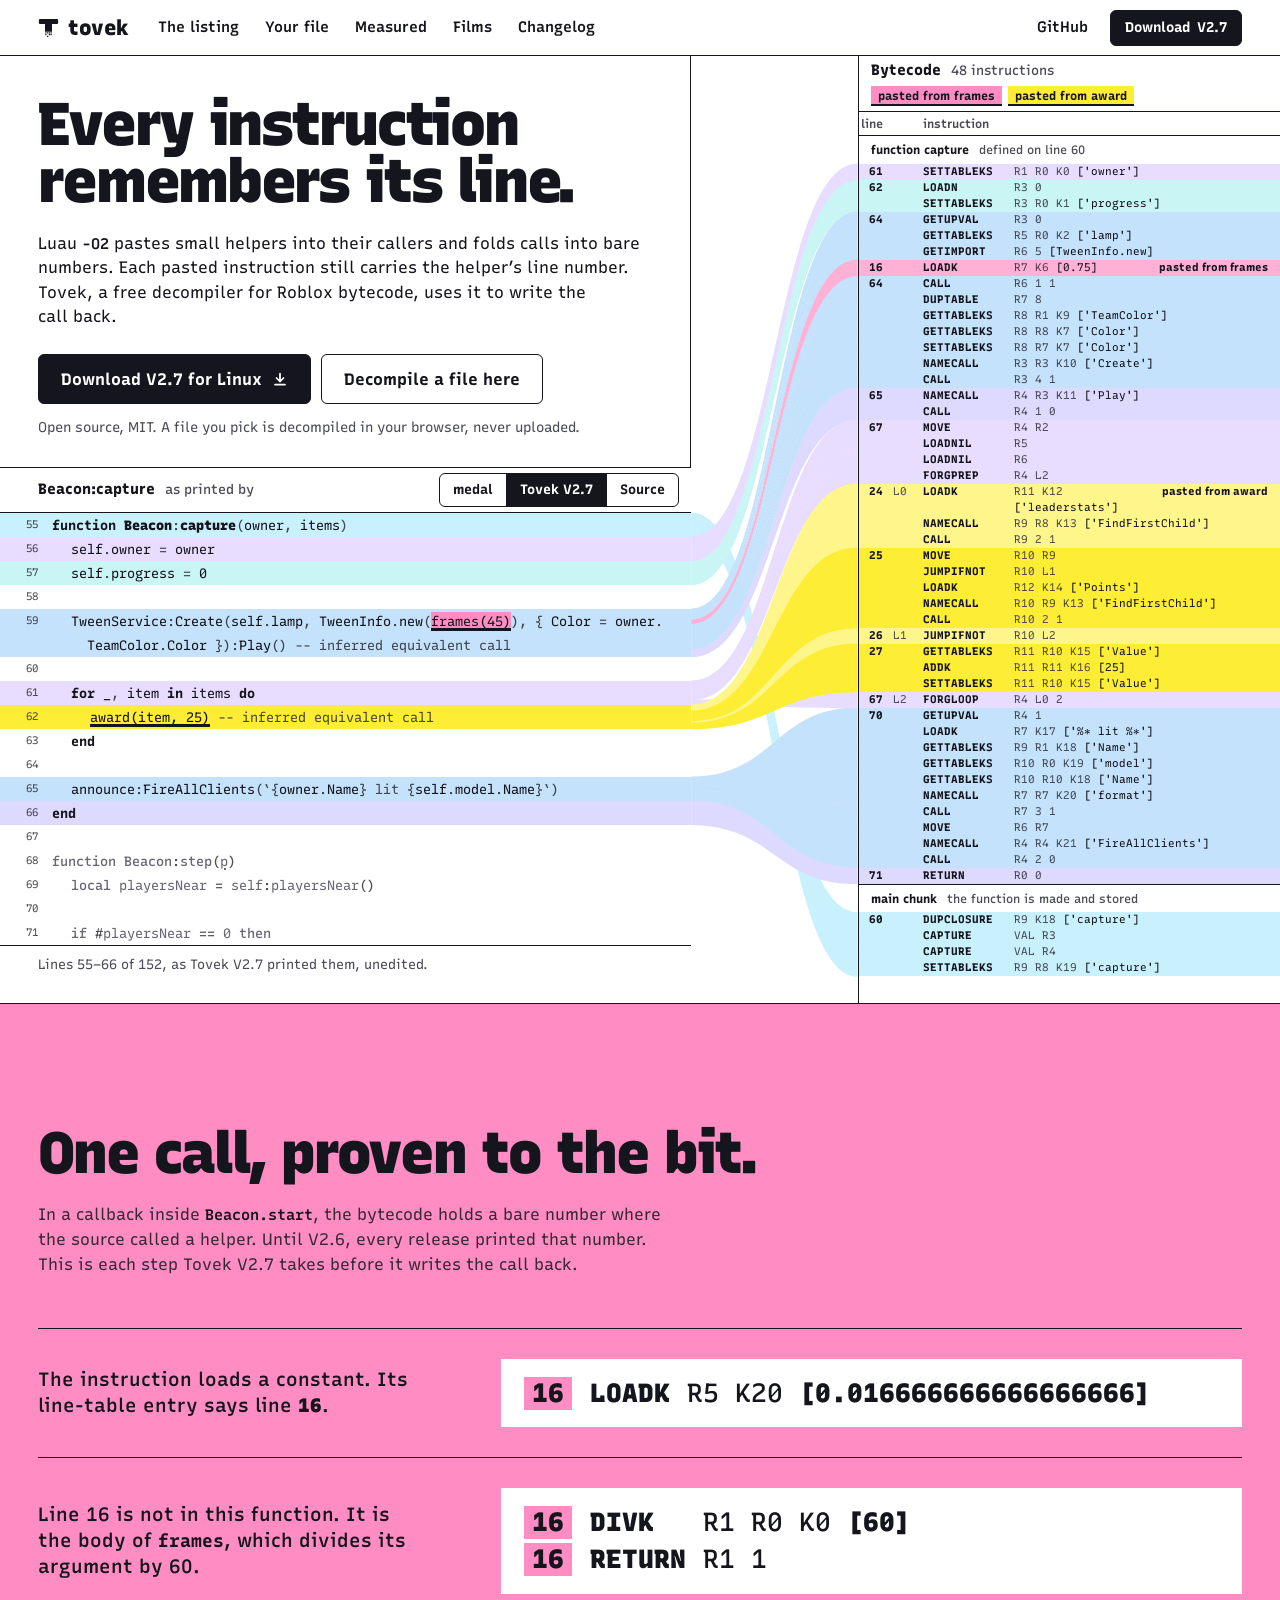
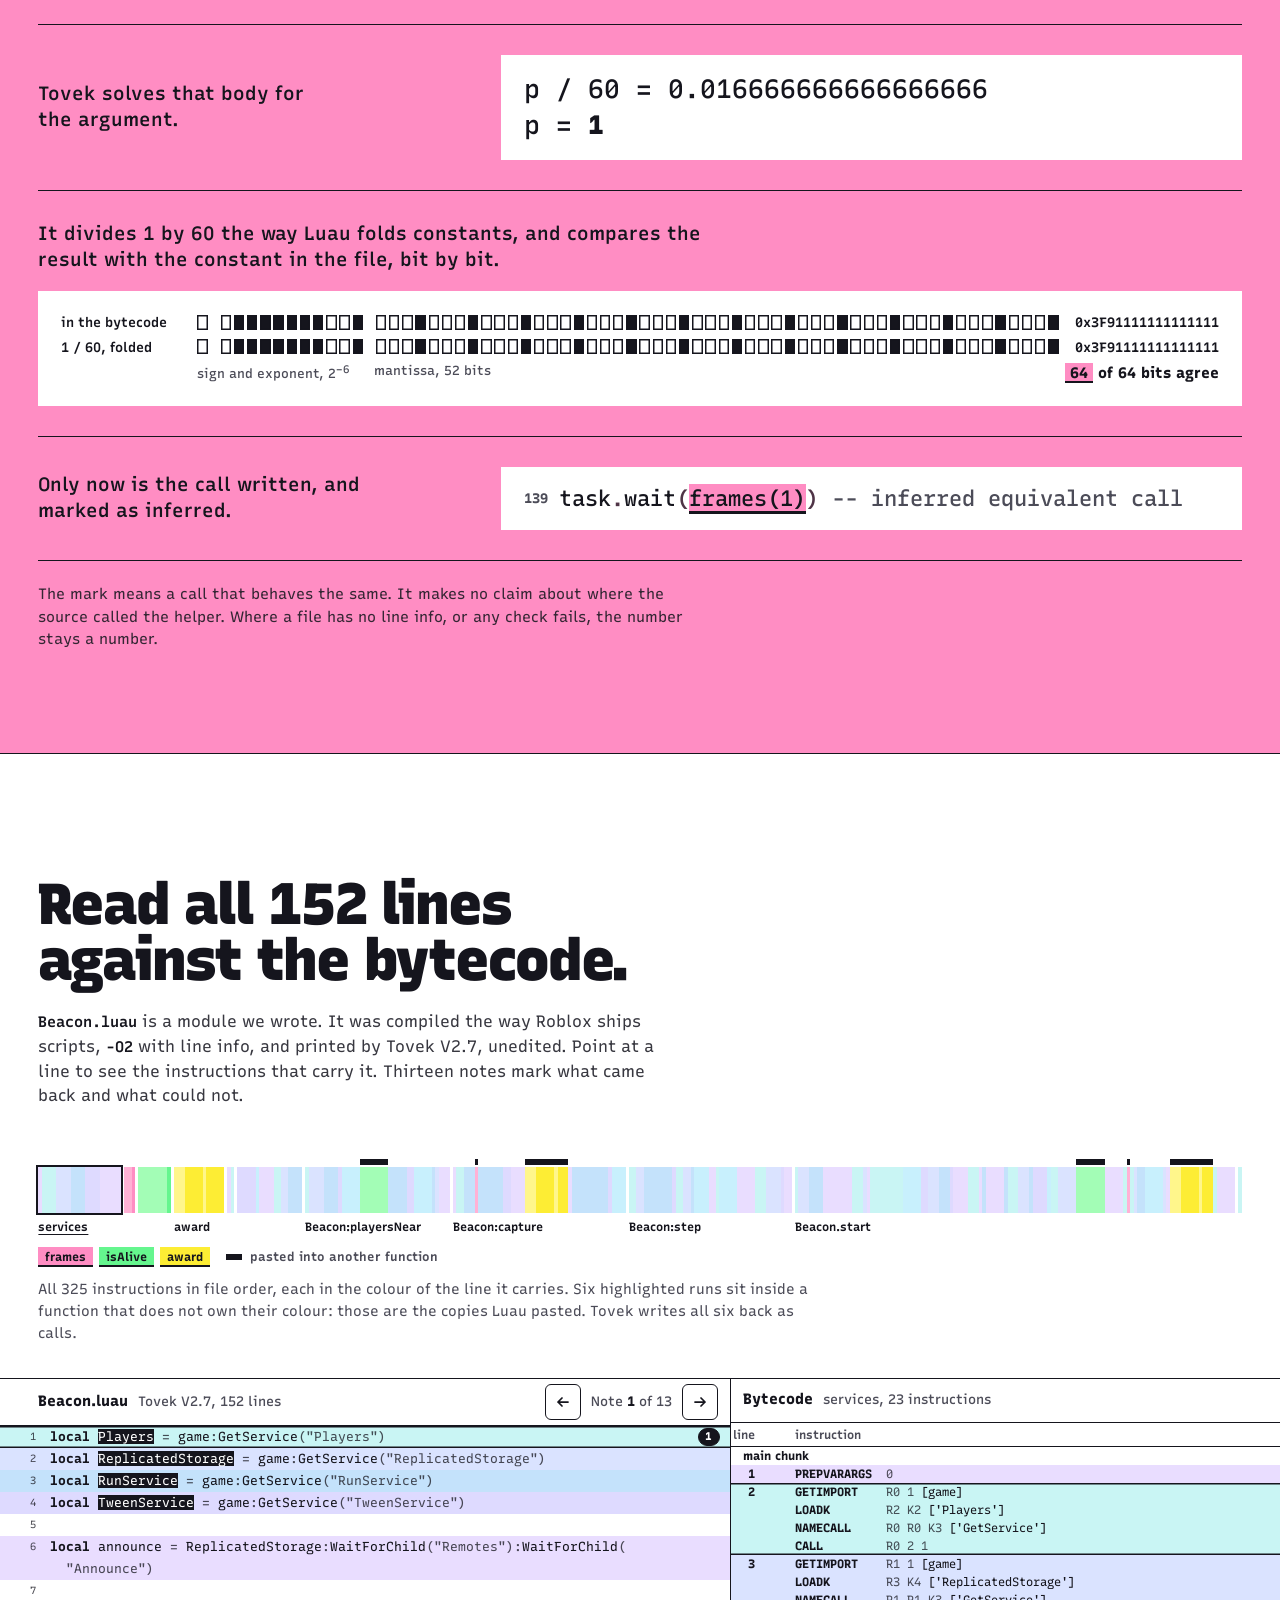
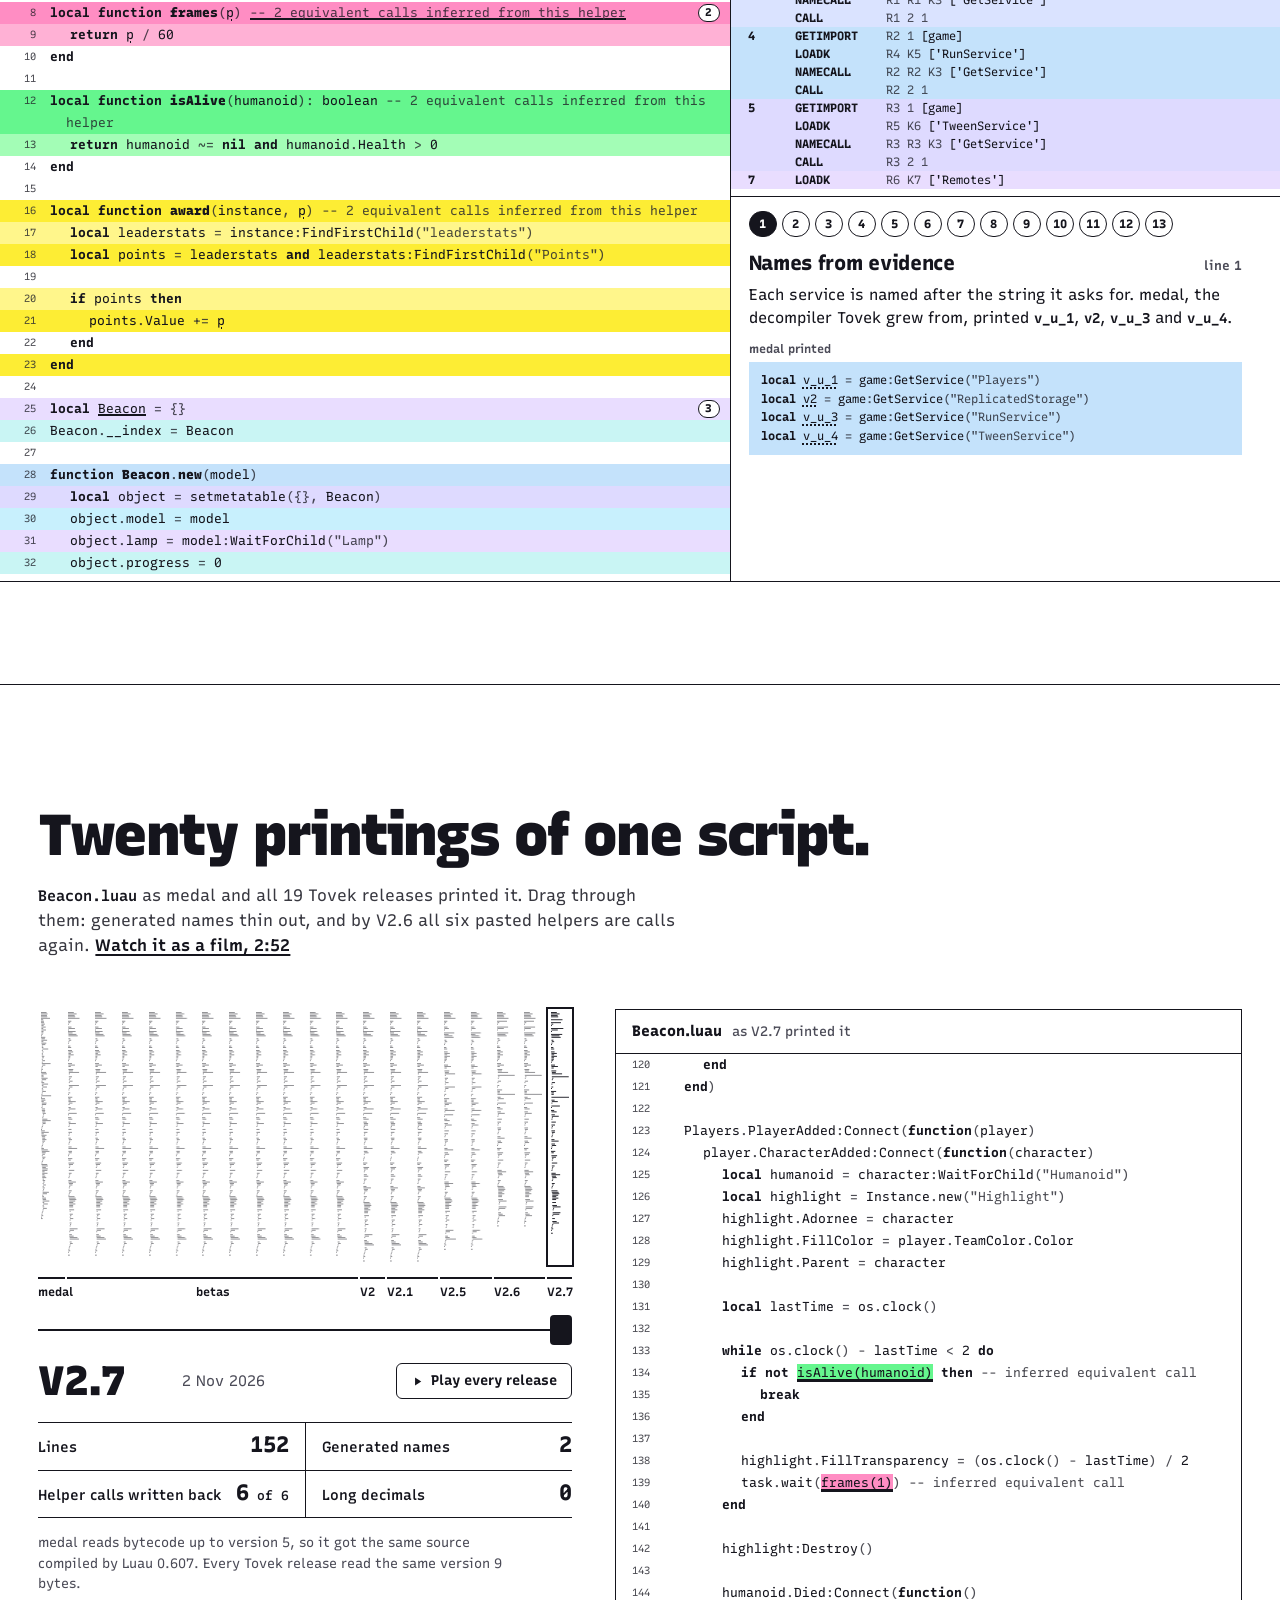
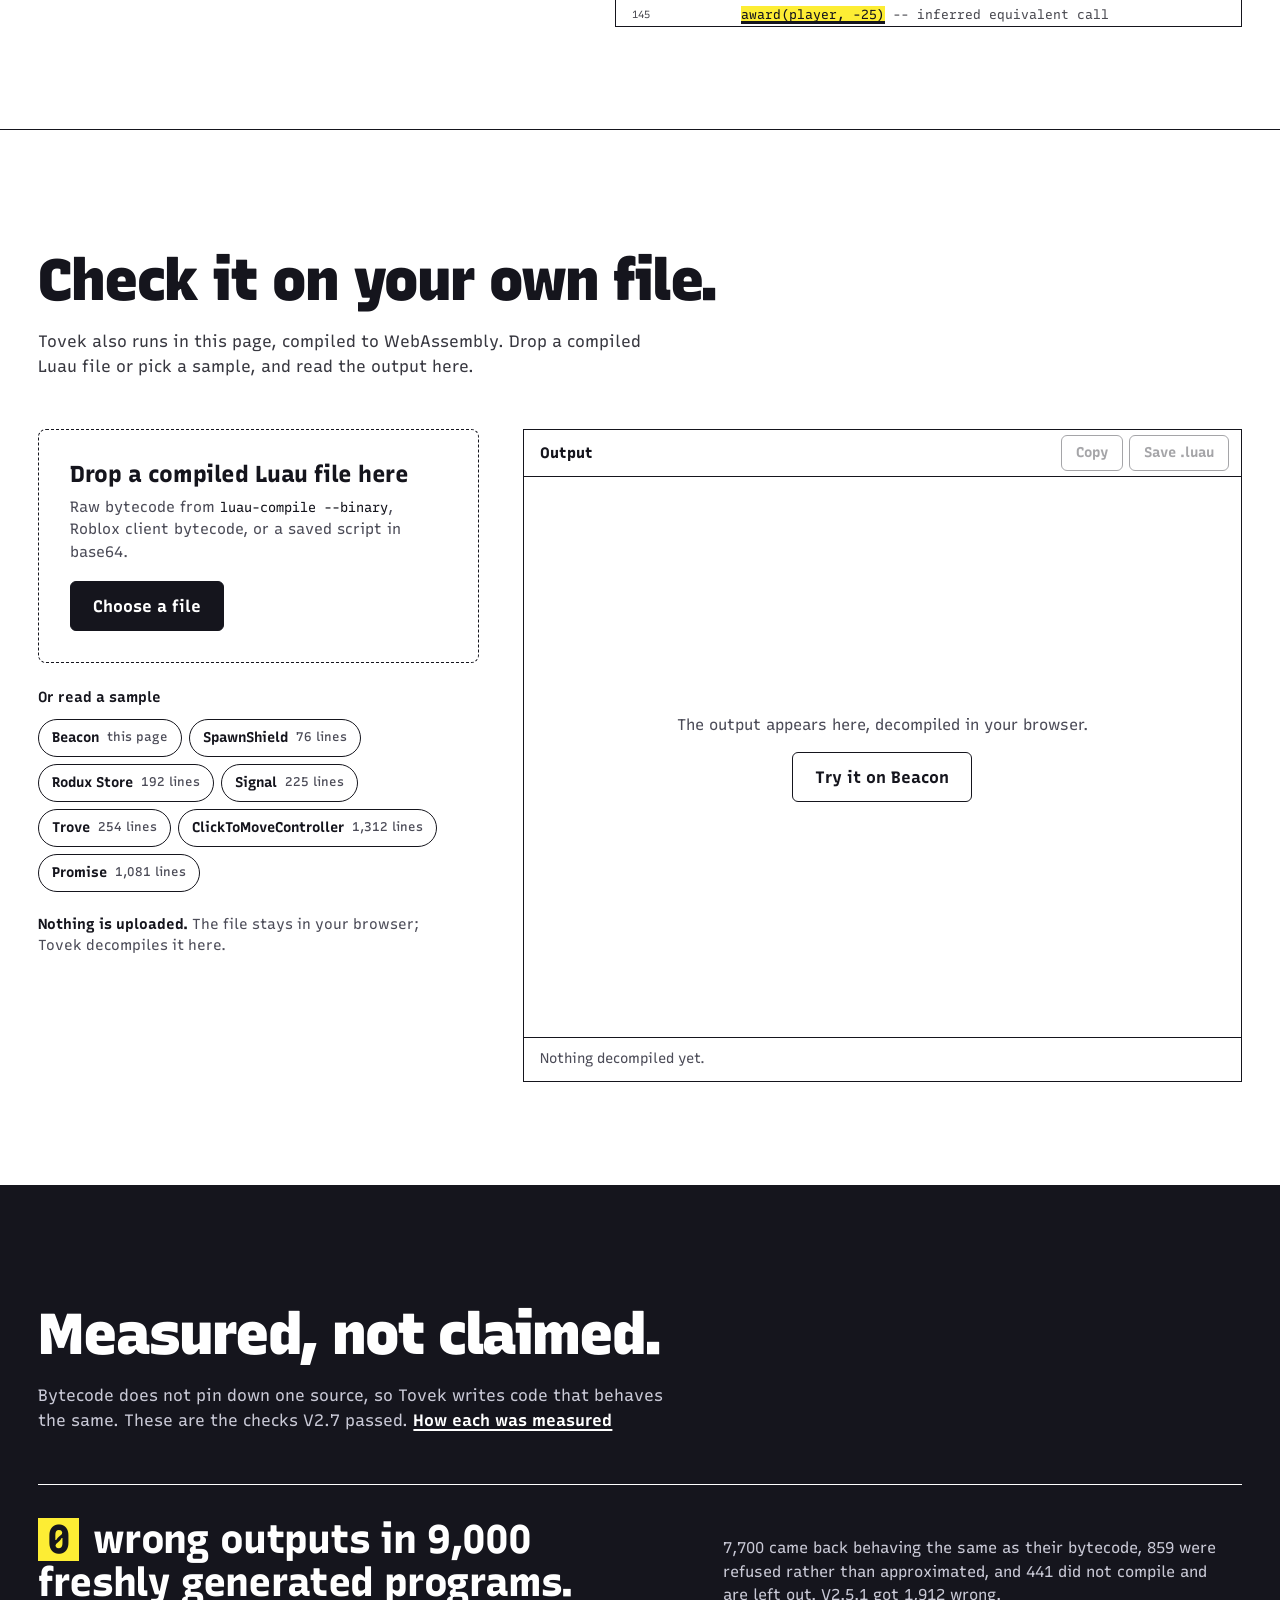
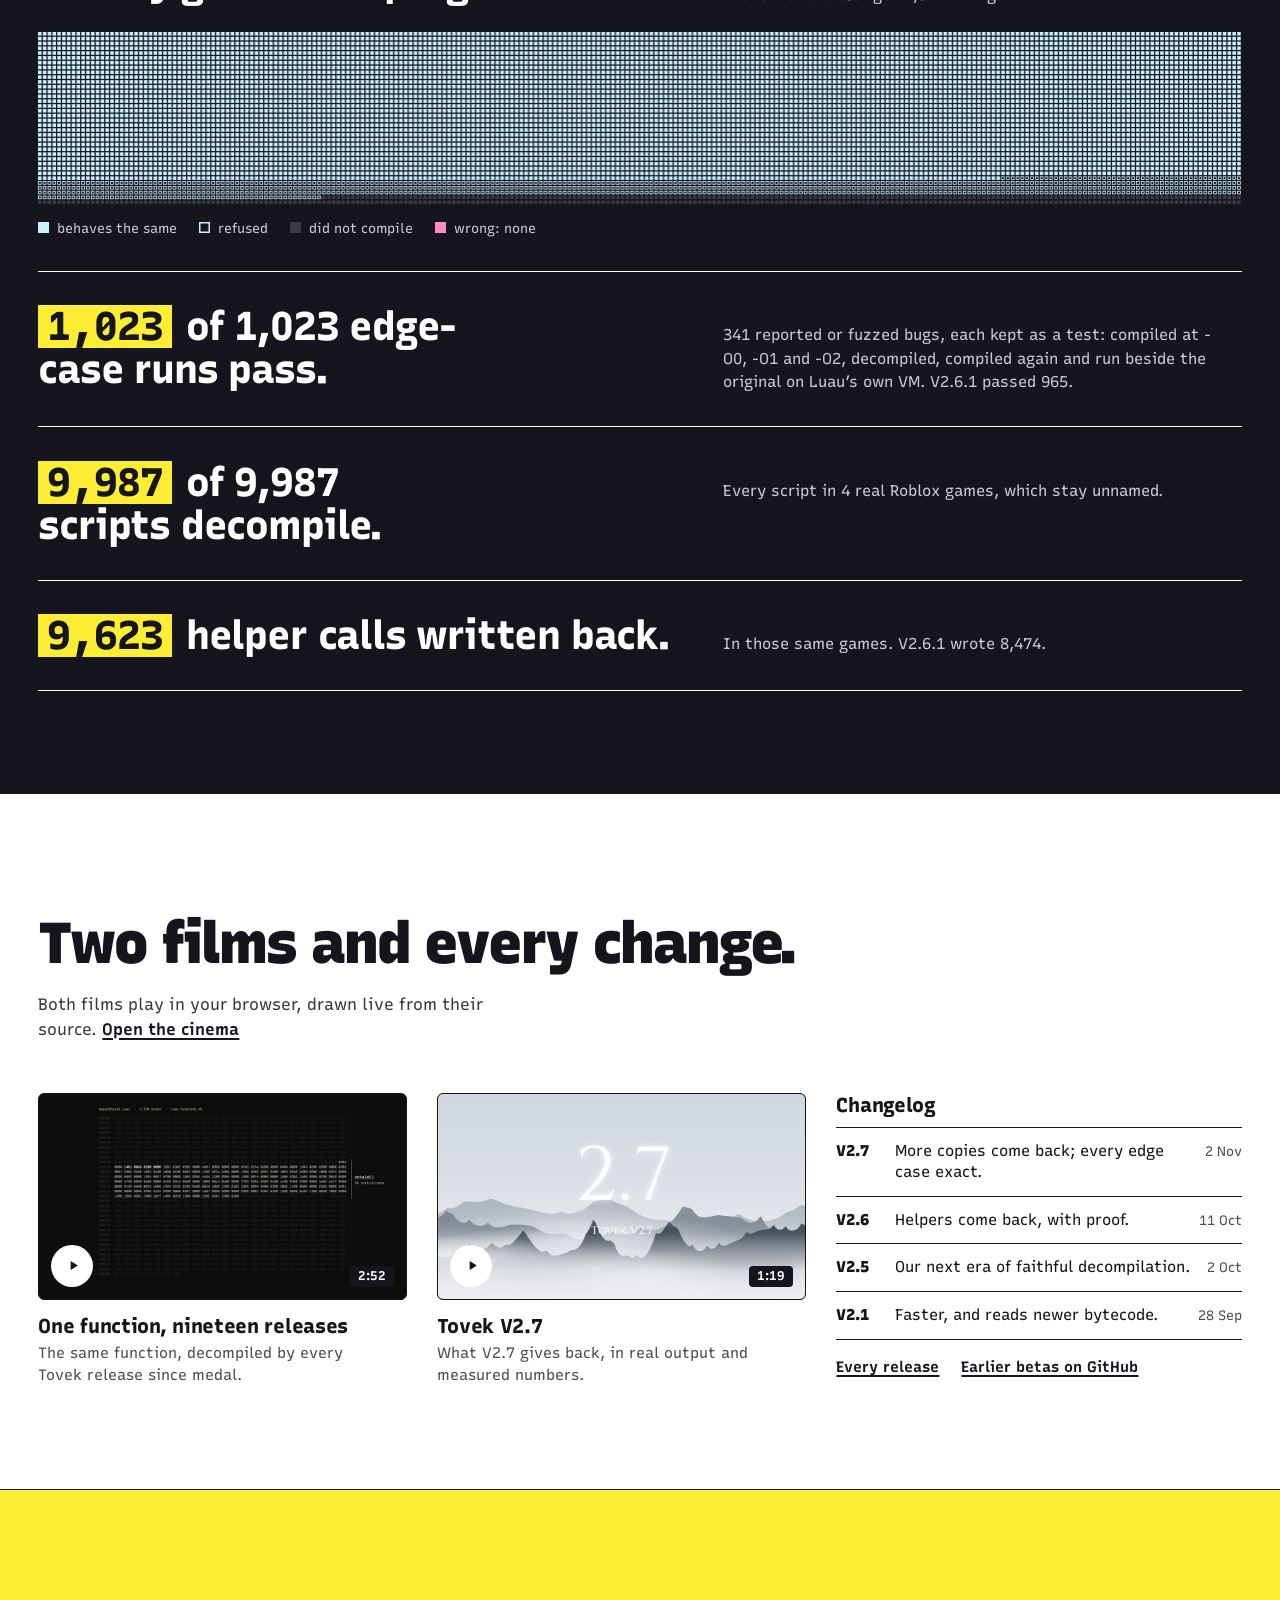
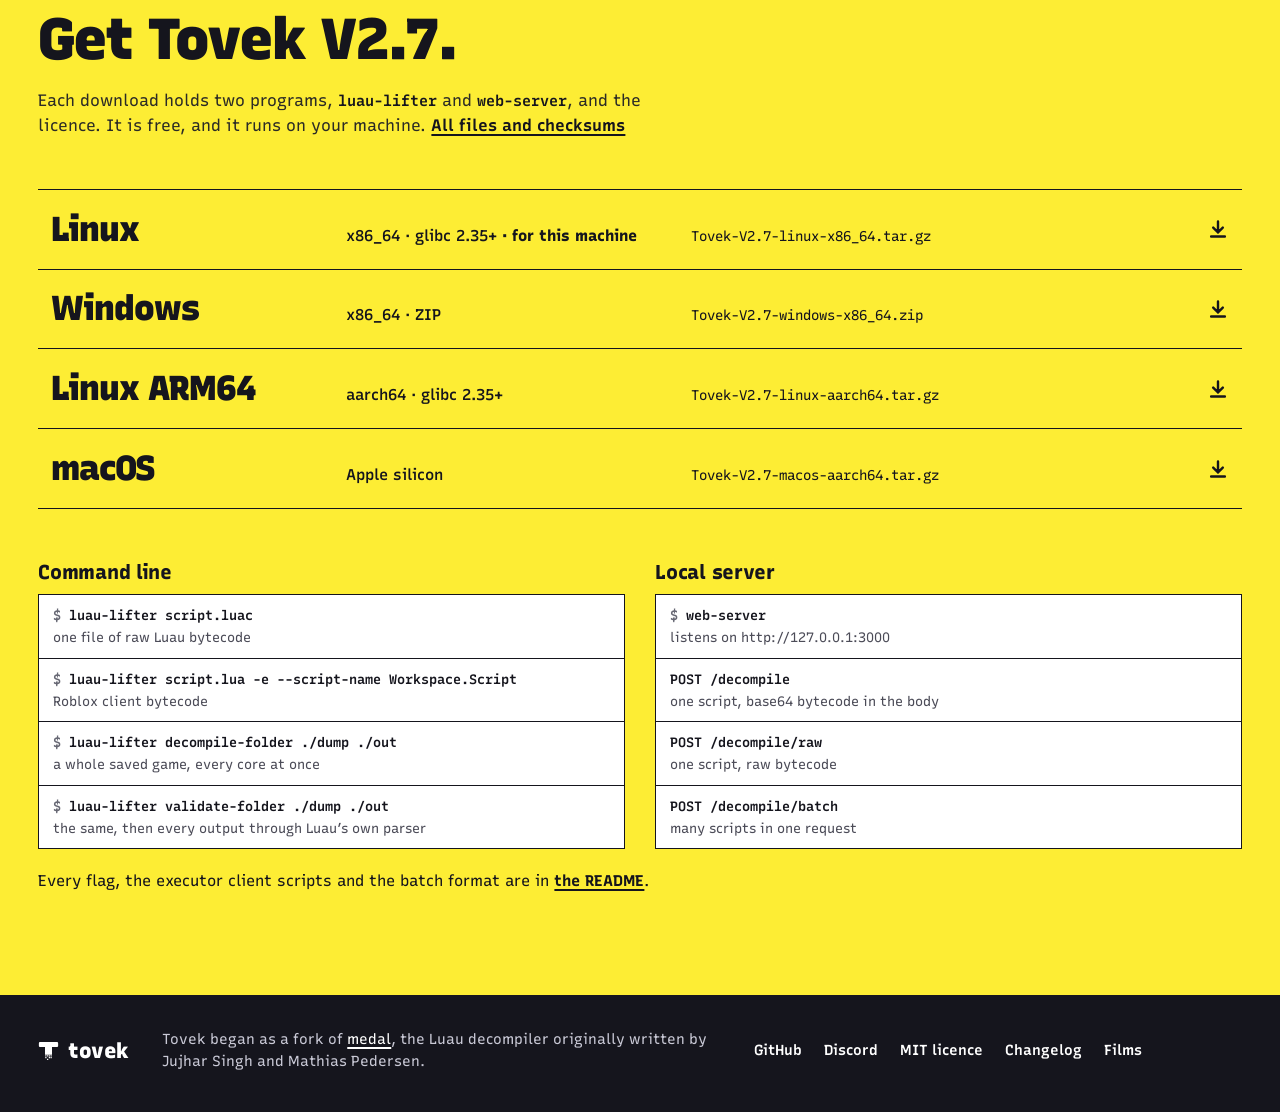
==== commit bee23120: "Move Tovek to root and add Studio interface Co-authored-by: arena-agent <297053741+arena-agent@users" ====
--- a/docs/index.html
+++ b/docs/index.html
@@ -3,366 +3,419 @@
 <head>
   <meta charset="utf-8">
   <meta name="viewport" content="width=device-width,initial-scale=1,viewport-fit=cover">
-  <title>Tovek: Roblox bytecode, read back into source</title>
-  <meta name="description" content="Tovek is a free, open-source Luau decompiler. It reads Roblox bytecode back into source you can read: names from evidence, loops instead of jumps, and the helper calls the compiler pasted away. Read a real script with its notes, or decompile your own file in the browser.">
-  <meta name="theme-color" content="#f2f0eb">
-  <meta property="og:title" content="Tovek: Roblox bytecode, read back into source">
-  <meta property="og:description" content="A free Luau decompiler. Read a real script as Tovek V2.7 printed it, with notes on how each part came back.">
+  <title>Tovek: the Luau decompiler that writes the calls back</title>
+  <meta name="description" content="Tovek is a free, open-source Luau decompiler for Roblox bytecode. It writes back the helper calls Luau -O2 pasted into their callers and the constants it folded, and only where the bytecode's own line table proves them. Read a real script against its bytecode, or decompile your own file in the browser.">
+  <meta name="theme-color" content="#ffffff">
+  <meta property="og:title" content="Tovek: the Luau decompiler that writes the calls back">
+  <meta property="og:description" content="Every instruction remembers its line. Tovek uses that to undo what Luau -O2 pasted and folded, with proof.">
   <meta property="og:type" content="website">
   <meta property="og:url" content="https://kiet1308.github.io/Tovek/">
-  <meta property="og:image" content="https://kiet1308.github.io/Tovek/assets/v26/landing/og.png">
+  <meta property="og:image" content="https://kiet1308.github.io/Tovek/assets/landing/og.png">
   <meta property="og:image:width" content="1200">
   <meta property="og:image:height" content="630">
-  <meta property="og:image:alt" content="A decompiled Luau script with a margin note: task.wait(frames(1)), proven to the bit.">
+  <meta property="og:image:alt" content="A decompiled Luau method beside its bytecode, each instruction in the colour of the source line it carries.">
   <meta name="twitter:card" content="summary_large_image">
   <link rel="canonical" href="https://kiet1308.github.io/Tovek/">
   <link rel="icon" href="assets/v26/landing/icon.svg" type="image/svg+xml">
-  <link rel="preconnect" href="https://fonts.googleapis.com">
-  <link rel="preconnect" href="https://fonts.gstatic.com" crossorigin>
-  <link rel="stylesheet" href="https://fonts.googleapis.com/css2?family=Bricolage+Grotesque:opsz,wdth,wght@12..96,75..100,200..800&family=Geist:wght@300..800&family=Geist+Mono:wght@400..600&display=swap">
-  <link rel="stylesheet" href="assets/v26/tokens.css">
-  <link rel="stylesheet" href="assets/v26/landing/landing.css">
+  <link rel="preload" href="assets/landing/recursive-sans-latin.woff2" as="font" type="font/woff2" crossorigin>
+  <link rel="preload" href="assets/landing/recursive-mono-latin.woff2" as="font" type="font/woff2" crossorigin>
+  <link rel="stylesheet" href="assets/landing/landing.css">
   <script>
     (function () {
-      var d = document.documentElement, ok = function () { d.classList.add('fonts-ok'); };
+      var d = document.documentElement;
       d.classList.add('js');
-      // the hero's method first shows as bytecode and reads itself back into source (landing.js); a calm page skips it
-      if (window.matchMedia && !matchMedia('(prefers-reduced-motion: reduce)').matches) d.classList.add('glide');
-      setTimeout(function () { if (!window.__landing) d.classList.remove('glide'); }, 5000);
-      if (!document.fonts || !document.fonts.load) return ok();
-      Promise.all(['630 98px "Bricolage Grotesque"', '400 16px Geist', '400 13px "Geist Mono"'].map(function (f) { return document.fonts.load(f); })).then(ok, ok);
-      setTimeout(ok, 1600);
+      // the hero first shows the method as medal printed it, then turns it into Tovek's (landing.js); a calm page skips that
+      if (window.matchMedia && !matchMedia('(prefers-reduced-motion: reduce)').matches && !matchMedia('(max-width: 759px)').matches) d.classList.add('opening');
+      setTimeout(function () { if (!window.__landing) d.classList.remove('opening'); }, 4000);
     })();
   </script>
-  <script type="module" src="assets/v26/landing/landing.js"></script>
+  <script type="module" src="assets/landing/landing.js"></script>
 </head>
 <body>
 <a class="skip" href="#main">Skip to content</a>
 
-<header class="top" id="top">
-  <a class="brand" href="index.html" aria-label="Tovek overview">
-    <svg class="brand-mark" viewBox="64 72 384 360" aria-hidden="true"><path d="M100 88H412a20 20 0 0 1 20 20V160a20 20 0 0 1-20 20H320V320H192V180H100a20 20 0 0 1-20-20V108a20 20 0 0 1 20-20Z"/><rect x="196" y="328" width="24" height="24" rx="5"/><rect x="228" y="328" width="24" height="24" rx="5"/><rect x="260" y="328" width="24" height="24" rx="5"/><rect x="292" y="328" width="24" height="24" rx="5"/><rect x="196" y="360" width="24" height="24" rx="5"/><rect x="260" y="360" width="24" height="24" rx="5"/><rect x="292" y="360" width="24" height="24" rx="5"/><rect x="228" y="392" width="24" height="24" rx="5"/></svg>
-    <span class="brand-name">tovek</span>
-  </a>
-  <nav class="top-nav" aria-label="Site">
-    <a href="index.html" aria-current="page">Overview</a>
+<header class="bar" id="top">
+  <a class="brand" href="./" aria-label="Tovek, home"><svg class="brand-mark" viewBox="64 72 384 360" aria-hidden="true"><path d="M100 88H412a20 20 0 0 1 20 20V160a20 20 0 0 1-20 20H320V320H192V180H100a20 20 0 0 1-20-20V108a20 20 0 0 1 20-20Z"/><rect x="196" y="328" width="24" height="24" rx="5"/><rect x="228" y="328" width="24" height="24" rx="5"/><rect x="260" y="328" width="24" height="24" rx="5"/><rect x="292" y="328" width="24" height="24" rx="5"/><rect x="196" y="360" width="24" height="24" rx="5"/><rect x="260" y="360" width="24" height="24" rx="5"/><rect x="292" y="360" width="24" height="24" rx="5"/><rect x="228" y="392" width="24" height="24" rx="5"/></svg><span class="brand-name">tovek</span></a>
+  <nav class="bar-nav" aria-label="Site">
+    <a href="#listing">The listing</a>
+    <a href="#yours">Your file</a>
+    <a href="#measured">Measured</a>
+    <a href="watch/">Films</a>
     <a href="changelog.html">Changelog</a>
-    <a href="watch/">Films</a>
   </nav>
-  <div class="top-end">
-    <a class="top-link" href="https://github.com/Kiet1308/Tovek">GitHub</a>
-    <a class="top-cta" href="#get">Download<span class="hide-s"> V2.7</span></a>
+  <div class="bar-end">
+    <a class="bar-link" href="https://github.com/Kiet1308/Tovek">GitHub</a>
+    <a class="btn btn-ink btn-s" href="#get">Download<span class="hide-s"> V2.7</span></a>
   </div>
 </header>
 
 <main id="main">
 
-  <section class="hero" aria-labelledby="hero-title">
-    <p class="kicker"><span>Tovek V2.7</span><i aria-hidden="true"></i><span>Luau decompiler for Roblox</span></p>
-    <h1 id="hero-title"><span class="h1-line">Roblox bytecode,</span> <span class="h1-line">read back into source.</span></h1>
-    <div class="hero-side">
-      <p class="lead">Tovek turns compiled Luau scripts back into code you can read: names from evidence, loops instead of jumps, and the helper calls the compiler pasted away. It runs on your machine, free and open source.</p>
-      <p class="actions">
-        <a class="btn btn-ink" href="#get"><span>Download V2.7</span><svg class="i" viewBox="0 0 16 16" aria-hidden="true"><path d="M8 2.5v8m-3.5-3.5L8 10.5 11.5 7M3 13.5h10"/></svg></a>
-<!-- gen:watch -->
-<a class="btn btn-watch" href="watch/?film=v27"><svg class="i i-play" viewBox="0 0 16 16" aria-hidden="true"><path d="M5 3.2v9.6L12.6 8z"/></svg><span>Watch V2.7</span><span class="dur">1:19</span></a>
-<!-- /gen:watch -->
-        <a class="btn btn-text" href="changelog/v2.7/"><span>What&rsquo;s new<span class="hide-m"> in V2.7</span></span><span class="arr" aria-hidden="true">&rarr;</span></a>
-      </p>
-      <p class="hero-meta">
-<!-- gen:hero-meta -->
-<span>Free, MIT licence</span><span>Windows, Linux and macOS</span><a href="watch/?film=story"><svg class="i i-play" viewBox="0 0 16 16" aria-hidden="true"><path d="M5 3.2v9.6L12.6 8z"/></svg>The story of Tovek, 2:52</a>
-<!-- /gen:hero-meta -->
-      </p>
-    </div>
-    <figure class="glimpse" id="glimpse" aria-labelledby="gl-cap">
-      <div class="gl-bar">
-        <p class="gl-crumb"><span class="gl-file">Beacon.luau</span><i aria-hidden="true">/</i><span class="gl-psg" id="gl-psg">Beacon:capture</span></p>
-        <div class="lens" id="lens" role="radiogroup" aria-label="Read this method as">
-          <button type="button" role="radio" aria-checked="false" tabindex="-1" data-view="bytecode">Bytecode</button>
-          <button type="button" role="radio" aria-checked="true" tabindex="0" data-view="tovek">Tovek</button>
-          <button type="button" role="radio" aria-checked="false" tabindex="-1" data-view="source">Source</button>
-        </div>
-      </div>
-      <div class="gl-body" id="gl-body">
-<!-- gen:glimpse -->
-<div class="pane" data-view="tovek"><p class="pane-tag"><b>Tovek V2.7</b><span>lines 55–66 of 152</span><span>unedited</span></p><div class="ln" data-n="55" style="--i:0"><span class="t"><span class="k">function</span> <span class="f">Beacon</span><span class="o">:</span><wbr><span class="f">capture</span><span class="o">(</span><wbr>owner<span class="o">,</span> items<span class="o">)</span></span></div><div class="ln" data-n="56" style="--i:1"><span class="t">self<span class="o">.</span><wbr>owner <span class="o">=</span> owner</span></div><div class="ln" data-n="57" style="--i:1"><span class="t">self<span class="o">.</span><wbr>progress <span class="o">=</span> <span class="n">0</span></span></div><div class="ln blank" data-n="58" style="--i:0"><span class="t"></span></div><div class="ln" data-n="59" style="--i:1"><span class="t">TweenService<span class="o">:</span><wbr>Create<span class="o">(</span><wbr>self<span class="o">.</span><wbr>lamp<span class="o">,</span> TweenInfo<span class="o">.</span><wbr>new<span class="o">(</span><wbr>frames<span class="o">(</span><wbr><span class="n">45</span><span class="o">)</span><span class="o">)</span><span class="o">,</span> <span class="o">{</span> Color <span class="o">=</span> owner<span class="o">.</span><wbr>TeamColor<span class="o">.</span><wbr>Color <span class="o">}</span><span class="o">)</span><span class="o">:</span><wbr>Play<span class="o">(</span><wbr><span class="o">)</span> <span class="r">-- inferred equivalent call</span></span></div><div class="ln blank" data-n="60" style="--i:0"><span class="t"></span></div><div class="ln" data-n="61" style="--i:1"><span class="t"><span class="k">for</span> _<span class="o">,</span> item <span class="k">in</span> items <span class="k">do</span></span></div><div class="ln" data-n="62" style="--i:2"><span class="t">award<span class="o">(</span><wbr>item<span class="o">,</span> <span class="n">25</span><span class="o">)</span> <span class="r">-- inferred equivalent call</span></span></div><div class="ln" data-n="63" style="--i:1"><span class="t"><span class="k">end</span></span></div><div class="ln blank" data-n="64" style="--i:0"><span class="t"></span></div><div class="ln" data-n="65" style="--i:1"><span class="t">announce<span class="o">:</span><wbr>FireAllClients<span class="o">(</span><wbr><span class="s">`{</span>owner<span class="o">.</span><wbr>Name<span class="s">} lit {</span>self<span class="o">.</span><wbr>model<span class="o">.</span><wbr>Name<span class="s">}`</span><span class="o">)</span></span></div><div class="ln" data-n="66" style="--i:0"><span class="t"><span class="k">end</span></span></div></div>
-<div class="pane" data-view="bytecode" hidden><p class="pane-tag"><b>Bytecode</b><span>48 instructions</span><span>each numbered with the source line it carries</span></p><div class="ln fnhead" data-n=""><span class="t">function capture, defined on line 60</span></div><div class="ln bc" data-n="61"><span class="t"><span class="lbl"></span><span class="op">SETTABLEKS</span> <span class="a">R1</span> <span class="a">R0</span> <span class="a">K0</span> <span class="s">['owner']</span></span></div><div class="ln bc" data-n="62"><span class="t"><span class="lbl"></span><span class="op">LOADN</span> <span class="a">R3</span> <span class="a">0</span></span></div><div class="ln bc cont" data-n="62"><span class="t"><span class="lbl"></span><span class="op">SETTABLEKS</span> <span class="a">R3</span> <span class="a">R0</span> <span class="a">K1</span> <span class="s">['progress']</span></span></div><div class="ln bc" data-n="64"><span class="t"><span class="lbl"></span><span class="op">GETUPVAL</span> <span class="a">R3</span> <span class="a">0</span></span></div><div class="ln bc cont" data-n="64"><span class="t"><span class="lbl"></span><span class="op">GETTABLEKS</span> <span class="a">R5</span> <span class="a">R0</span> <span class="a">K2</span> <span class="s">['lamp']</span></span></div><div class="ln bc cont" data-n="64"><span class="t"><span class="lbl"></span><span class="op">GETIMPORT</span> <span class="a">R6</span> <span class="a">5</span> <span class="s">[TweenInfo.new]</span></span></div><div class="ln bc from" data-n="16"><span class="t"><span class="lbl"></span><span class="op">LOADK</span> <span class="a">R7</span> <span class="a">K6</span> <span class="s">[0.75]</span><span class="bc-from">pasted from frames</span></span></div><div class="ln bc" data-n="64"><span class="t"><span class="lbl"></span><span class="op">CALL</span> <span class="a">R6</span> <span class="a">1</span> <span class="a">1</span></span></div><div class="ln bc cont" data-n="64"><span class="t"><span class="lbl"></span><span class="op">DUPTABLE</span> <span class="a">R7</span> <span class="a">8</span></span></div><div class="ln bc cont" data-n="64"><span class="t"><span class="lbl"></span><span class="op">GETTABLEKS</span> <span class="a">R8</span> <span class="a">R1</span> <span class="a">K9</span> <span class="s">['TeamColor']</span></span></div><div class="ln bc cont" data-n="64"><span class="t"><span class="lbl"></span><span class="op">GETTABLEKS</span> <span class="a">R8</span> <span class="a">R8</span> <span class="a">K7</span> <span class="s">['Color']</span></span></div><div class="ln bc cont" data-n="64"><span class="t"><span class="lbl"></span><span class="op">SETTABLEKS</span> <span class="a">R8</span> <span class="a">R7</span> <span class="a">K7</span> <span class="s">['Color']</span></span></div><div class="ln bc cont" data-n="64"><span class="t"><span class="lbl"></span><span class="op">NAMECALL</span> <span class="a">R3</span> <span class="a">R3</span> <span class="a">K10</span> <span class="s">['Create']</span></span></div><div class="ln bc cont" data-n="64"><span class="t"><span class="lbl"></span><span class="op">CALL</span> <span class="a">R3</span> <span class="a">4</span> <span class="a">1</span></span></div><div class="ln bc" data-n="65"><span class="t"><span class="lbl"></span><span class="op">NAMECALL</span> <span class="a">R4</span> <span class="a">R3</span> <span class="a">K11</span> <span class="s">['Play']</span></span></div><div class="ln bc cont" data-n="65"><span class="t"><span class="lbl"></span><span class="op">CALL</span> <span class="a">R4</span> <span class="a">1</span> <span class="a">0</span></span></div><div class="ln bc" data-n="67"><span class="t"><span class="lbl"></span><span class="op">MOVE</span> <span class="a">R4</span> <span class="a">R2</span></span></div><div class="ln bc cont" data-n="67"><span class="t"><span class="lbl"></span><span class="op">LOADNIL</span> <span class="a">R5</span></span></div><div class="ln bc cont" data-n="67"><span class="t"><span class="lbl"></span><span class="op">LOADNIL</span> <span class="a">R6</span></span></div><div class="ln bc cont" data-n="67"><span class="t"><span class="lbl"></span><span class="op">FORGPREP</span> <span class="a">R4</span> <span class="a">L2</span></span></div><div class="ln bc from" data-n="24"><span class="t"><span class="lbl">L0:</span><span class="op">LOADK</span> <span class="a">R11</span> <span class="a">K12</span> <span class="s">['leaderstats']</span><span class="bc-from">pasted from award</span></span></div><div class="ln bc cont from" data-n="24"><span class="t"><span class="lbl"></span><span class="op">NAMECALL</span> <span class="a">R9</span> <span class="a">R8</span> <span class="a">K13</span> <span class="s">['FindFirstChild']</span></span></div><div class="ln bc cont from" data-n="24"><span class="t"><span class="lbl"></span><span class="op">CALL</span> <span class="a">R9</span> <span class="a">2</span> <span class="a">1</span></span></div><div class="ln bc from" data-n="25"><span class="t"><span class="lbl"></span><span class="op">MOVE</span> <span class="a">R10</span> <span class="a">R9</span></span></div><div class="ln bc cont from" data-n="25"><span class="t"><span class="lbl"></span><span class="op">JUMPIFNOT</span> <span class="a">R10</span> <span class="a">L1</span></span></div><div class="ln bc cont from" data-n="25"><span class="t"><span class="lbl"></span><span class="op">LOADK</span> <span class="a">R12</span> <span class="a">K14</span> <span class="s">['Points']</span></span></div><div class="ln bc cont from" data-n="25"><span class="t"><span class="lbl"></span><span class="op">NAMECALL</span> <span class="a">R10</span> <span class="a">R9</span> <span class="a">K13</span> <span class="s">['FindFirstChild']</span></span></div><div class="ln bc cont from" data-n="25"><span class="t"><span class="lbl"></span><span class="op">CALL</span> <span class="a">R10</span> <span class="a">2</span> <span class="a">1</span></span></div><div class="ln bc from" data-n="26"><span class="t"><span class="lbl">L1:</span><span class="op">JUMPIFNOT</span> <span class="a">R10</span> <span class="a">L2</span></span></div><div class="ln bc from" data-n="27"><span class="t"><span class="lbl"></span><span class="op">GETTABLEKS</span> <span class="a">R11</span> <span class="a">R10</span> <span class="a">K15</span> <span class="s">['Value']</span></span></div><div class="ln bc cont from" data-n="27"><span class="t"><span class="lbl"></span><span class="op">ADDK</span> <span class="a">R11</span> <span class="a">R11</span> <span class="a">K16</span> <span class="s">[25]</span></span></div><div class="ln bc cont from" data-n="27"><span class="t"><span class="lbl"></span><span class="op">SETTABLEKS</span> <span class="a">R11</span> <span class="a">R10</span> <span class="a">K15</span> <span class="s">['Value']</span></span></div><div class="ln bc" data-n="67"><span class="t"><span class="lbl">L2:</span><span class="op">FORGLOOP</span> <span class="a">R4</span> <span class="a">L0</span> <span class="a">2</span></span></div><div class="ln bc" data-n="70"><span class="t"><span class="lbl"></span><span class="op">GETUPVAL</span> <span class="a">R4</span> <span class="a">1</span></span></div><div class="ln bc cont" data-n="70"><span class="t"><span class="lbl"></span><span class="op">LOADK</span> <span class="a">R7</span> <span class="a">K17</span> <span class="s">['%* lit %*']</span></span></div><div class="ln bc cont" data-n="70"><span class="t"><span class="lbl"></span><span class="op">GETTABLEKS</span> <span class="a">R9</span> <span class="a">R1</span> <span class="a">K18</span> <span class="s">['Name']</span></span></div><div class="ln bc cont" data-n="70"><span class="t"><span class="lbl"></span><span class="op">GETTABLEKS</span> <span class="a">R10</span> <span class="a">R0</span> <span class="a">K19</span> <span class="s">['model']</span></span></div><div class="ln bc cont" data-n="70"><span class="t"><span class="lbl"></span><span class="op">GETTABLEKS</span> <span class="a">R10</span> <span class="a">R10</span> <span class="a">K18</span> <span class="s">['Name']</span></span></div><div class="ln bc cont" data-n="70"><span class="t"><span class="lbl"></span><span class="op">NAMECALL</span> <span class="a">R7</span> <span class="a">R7</span> <span class="a">K20</span> <span class="s">['format']</span></span></div><div class="ln bc cont" data-n="70"><span class="t"><span class="lbl"></span><span class="op">CALL</span> <span class="a">R7</span> <span class="a">3</span> <span class="a">1</span></span></div><div class="ln bc cont" data-n="70"><span class="t"><span class="lbl"></span><span class="op">MOVE</span> <span class="a">R6</span> <span class="a">R7</span></span></div><div class="ln bc cont" data-n="70"><span class="t"><span class="lbl"></span><span class="op">NAMECALL</span> <span class="a">R4</span> <span class="a">R4</span> <span class="a">K21</span> <span class="s">['FireAllClients']</span></span></div><div class="ln bc cont" data-n="70"><span class="t"><span class="lbl"></span><span class="op">CALL</span> <span class="a">R4</span> <span class="a">2</span> <span class="a">0</span></span></div><div class="ln bc" data-n="71"><span class="t"><span class="lbl"></span><span class="op">RETURN</span> <span class="a">R0</span> <span class="a">0</span></span></div><div class="ln fnhead" data-n=""><span class="t">main chunk: the function is made and stored</span></div><div class="ln bc" data-n="60"><span class="t"><span class="lbl"></span><span class="op">DUPCLOSURE</span> <span class="a">R9</span> <span class="a">K18</span> <span class="s">['capture']</span></span></div><div class="ln bc cont" data-n="60"><span class="t"><span class="lbl"></span><span class="op">CAPTURE</span> <span class="a">VAL</span> <span class="a">R3</span></span></div><div class="ln bc cont" data-n="60"><span class="t"><span class="lbl"></span><span class="op">CAPTURE</span> <span class="a">VAL</span> <span class="a">R4</span></span></div><div class="ln bc cont" data-n="60"><span class="t"><span class="lbl"></span><span class="op">SETTABLEKS</span> <span class="a">R9</span> <span class="a">R8</span> <span class="a">K19</span> <span class="s">['capture']</span></span></div></div>
-<div class="pane" data-view="source" hidden><p class="pane-tag"><b>Source</b><span>lines 60–71 of Beacon.luau</span><span>as written</span></p><div class="ln src" data-n="60" style="--i:0"><span class="t"><span class="k">function</span> <span class="f">Beacon</span><span class="o">:</span><wbr><span class="f">capture</span><span class="o">(</span><wbr>team<span class="o">,</span> near<span class="o">)</span></span></div><div class="ln src" data-n="61" style="--i:1"><span class="t">self<span class="o">.</span><wbr>owner <span class="o">=</span> team</span></div><div class="ln src" data-n="62" style="--i:1"><span class="t">self<span class="o">.</span><wbr>progress <span class="o">=</span> <span class="n">0</span></span></div><div class="ln blank src" data-n="63" style="--i:0"><span class="t"></span></div><div class="ln src" data-n="64" style="--i:1"><span class="t"><span class="k">local</span> tween <span class="o">=</span> TweenService<span class="o">:</span><wbr>Create<span class="o">(</span><wbr>self<span class="o">.</span><wbr>lamp<span class="o">,</span> TweenInfo<span class="o">.</span><wbr>new<span class="o">(</span><wbr>frames<span class="o">(</span><wbr><span class="n">45</span><span class="o">)</span><span class="o">)</span><span class="o">,</span> <span class="o">{</span> Color <span class="o">=</span> team<span class="o">.</span><wbr>TeamColor<span class="o">.</span><wbr>Color <span class="o">}</span><span class="o">)</span></span></div><div class="ln src" data-n="65" style="--i:1"><span class="t">tween<span class="o">:</span><wbr>Play<span class="o">(</span><wbr><span class="o">)</span></span></div><div class="ln blank src" data-n="66" style="--i:0"><span class="t"></span></div><div class="ln src" data-n="67" style="--i:1"><span class="t"><span class="k">for</span> _<span class="o">,</span> player <span class="k">in</span> near <span class="k">do</span></span></div><div class="ln src" data-n="68" style="--i:2"><span class="t">award<span class="o">(</span><wbr>player<span class="o">,</span> POINTS<span class="o">)</span></span></div><div class="ln src" data-n="69" style="--i:1"><span class="t"><span class="k">end</span></span></div><div class="ln src" data-n="70" style="--i:1"><span class="t">Announce<span class="o">:</span><wbr>FireAllClients<span class="o">(</span><wbr><span class="s">`{</span>team<span class="o">.</span><wbr>Name<span class="s">} lit {</span>self<span class="o">.</span><wbr>model<span class="o">.</span><wbr>Name<span class="s">}`</span><span class="o">)</span></span></div><div class="ln src" data-n="71" style="--i:0"><span class="t"><span class="k">end</span></span></div></div>
-<!-- /gen:glimpse -->
-      </div>
-      <figcaption class="gl-cap" id="gl-cap">
-<!-- gen:glimpse-cap -->
-<span>One method of <code>Beacon.luau</code>, a script we wrote, as Tovek V2.7 printed it from 48 instructions of Luau <code>-O2</code> bytecode.</span><a href="#tour">Read the whole script with its notes<span aria-hidden="true"> &darr;</span></a>
-<!-- /gen:glimpse-cap -->
-      </figcaption>
-    </figure>
-  </section>
-
-  <section class="sec tour" id="tour" aria-labelledby="tour-h">
-    <header class="sec-head">
-      <h2 id="tour-h">What comes back</h2>
-      <p class="sec-lead">
-<!-- gen:tour-lead -->
-<code>Beacon.luau</code>, a module we wrote, compiled the way Roblox ships scripts and read back by Tovek V2.7: 152 lines, unedited. 7 notes on how it came back, each checked against the bytecode.
-<!-- /gen:tour-lead -->
-      </p>
-    </header>
+  <section class="hero" aria-labelledby="hero-h">
+    <div class="plate">
+      <h1 id="hero-h">Every instruction remembers its line.</h1>
+      <p class="lead">Luau <code>-O2</code> pastes small helpers into their callers and folds calls into bare numbers. Each pasted instruction still carries the helper&rsquo;s line number. Tovek, a free decompiler for Roblox bytecode, uses it to write the call back.</p>
+      <div class="actions">
+        <a class="btn btn-ink" id="dl-hero" href="#get"><span>Download V2.7</span><svg class="i" viewBox="0 0 16 16" aria-hidden="true"><path d="M8 2.5v8m-3.5-3.5L8 10.5 11.5 7M3 13.5h10"/></svg></a>
+        <label class="btn btn-line"><input type="file" id="file-hero" class="sr-only"><span>Decompile a file here</span></label>
+      </div>
+      <p class="fine">Open source, MIT. A file you pick is decompiled in your browser, never uploaded.</p>
+    </div>
+
+    <div class="weave" id="weave" data-view="tovek">
+      <div class="pane pane-read">
+        <div class="pane-head">
+          <p class="pane-title"><b>Beacon:capture</b><span>as printed by</span></p>
+          <div class="lens" id="lens" role="radiogroup" aria-label="Show this method as printed by"><button type="button" role="radio" aria-checked="false" tabindex="-1" data-view="medal">medal</button><button type="button" role="radio" aria-checked="true" tabindex="0" data-view="tovek">Tovek V2.7</button><button type="button" role="radio" aria-checked="false" tabindex="-1" data-view="source">Source</button><button type="button" role="radio" aria-checked="false" tabindex="-1" data-view="bytecode" class="only-phone">Bytecode</button></div>
+        </div>
+        <div class="pane-body" id="read-body">
+<div class="view" data-view="tovek"><div class="ln c0" data-n="55" data-g="t55" style="--i:0"><span class="t"><span class="k">function</span> <span class="f">Beacon</span><span class="o">:</span><wbr><span class="f">capture</span><span class="o">(</span><wbr>owner<span class="o">,</span> items<span class="o">)</span></span></div><div class="ln c1" data-n="56" data-g="t56" style="--i:1"><span class="t">self<span class="o">.</span><wbr>owner <span class="o">=</span> owner</span></div><div class="ln c2" data-n="57" data-g="t57" style="--i:1"><span class="t">self<span class="o">.</span><wbr>progress <span class="o">=</span> <span class="n">0</span></span></div><div class="ln blank" data-n="58" style="--i:0"><span class="t"></span></div><div class="ln c4" data-n="59" data-g="t59" style="--i:1"><span class="t">TweenService<span class="o">:</span><wbr>Create<span class="o">(</span><wbr>self<span class="o">.</span><wbr>lamp<span class="o">,</span> TweenInfo<span class="o">.</span><wbr>new<span class="o">(</span><wbr><mark class="call hl-pink">frames<span class="o">(</span><wbr><span class="n">45</span><span class="o">)</span></mark><span class="o">)</span><span class="o">,</span> <span class="o">{</span> Color <span class="o">=</span> owner<span class="o">.</span><wbr>TeamColor<span class="o">.</span><wbr>Color <span class="o">}</span><span class="o">)</span><span class="o">:</span><wbr>Play<span class="o">(</span><wbr><span class="o">)</span> <span class="r">-- inferred equivalent call</span></span></div><div class="ln blank" data-n="60" style="--i:0"><span class="t"></span></div><div class="ln c1" data-n="61" data-g="t61" style="--i:1"><span class="t"><span class="k">for</span> _<span class="o">,</span> item <span class="k">in</span> items <span class="k">do</span></span></div><div class="ln hl-yellow" data-n="62" data-g="t62" style="--i:2"><span class="t"><mark class="call hl-yellow">award<span class="o">(</span><wbr>item<span class="o">,</span> <span class="n">25</span><span class="o">)</span></mark> <span class="r">-- inferred equivalent call</span></span></div><div class="ln" data-n="63" style="--i:1"><span class="t"><span class="k">end</span></span></div><div class="ln blank" data-n="64" style="--i:0"><span class="t"></span></div><div class="ln c4" data-n="65" data-g="t65" style="--i:1"><span class="t">announce<span class="o">:</span><wbr>FireAllClients<span class="o">(</span><wbr><span class="s">`{</span>owner<span class="o">.</span><wbr>Name<span class="s">} lit {</span>self<span class="o">.</span><wbr>model<span class="o">.</span><wbr>Name<span class="s">}`</span><span class="o">)</span></span></div><div class="ln c5" data-n="66" data-g="t66" style="--i:0"><span class="t"><span class="k">end</span></span></div><div class="ln blank rest" data-n="67" style="--i:0"><span class="t"></span></div><div class="ln rest" data-n="68" style="--i:0"><span class="t"><span class="k">function</span> <span class="f">Beacon</span><span class="o">:</span><wbr><span class="f">step</span><span class="o">(</span><wbr><span class="g">p</span><span class="o">)</span></span></div><div class="ln rest" data-n="69" style="--i:1"><span class="t"><span class="k">local</span> playersNear <span class="o">=</span> self<span class="o">:</span><wbr>playersNear<span class="o">(</span><wbr><span class="o">)</span></span></div><div class="ln blank rest" data-n="70" style="--i:0"><span class="t"></span></div><div class="ln rest" data-n="71" style="--i:1"><span class="t"><span class="k">if</span> <span class="o">#</span>playersNear <span class="o">==</span> <span class="n">0</span> <span class="k">then</span></span></div></div>
+<div class="view" data-view="medal" hidden><div class="ln c0" data-n="42" data-g="m42" style="--i:0"><span class="t"><span class="k">function</span> <span class="f">v_u_6</span><span class="o">.</span><wbr><span class="f">capture</span><span class="o">(</span><wbr><span class="g">p17</span><span class="o">,</span> <span class="g">p18</span><span class="o">,</span> <span class="g">p19</span><span class="o">)</span></span></div><div class="ln" data-n="43" style="--i:1"><span class="t"><span class="c">-- upvalues: (copy) v_u_4, (copy) v_u_5</span></span></div><div class="ln c1" data-n="44" data-g="m44" style="--i:1"><span class="t"><span class="g">p17</span><span class="o">.</span><wbr>owner <span class="o">=</span> <span class="g">p18</span></span></div><div class="ln c2" data-n="45" data-g="m45" style="--i:1"><span class="t"><span class="g">p17</span><span class="o">.</span><wbr>progress <span class="o">=</span> <span class="n">0</span></span></div><div class="ln c4" data-n="46" data-g="m46" style="--i:1"><span class="t"><span class="g">v_u_4</span><span class="o">:</span><wbr>Create<span class="o">(</span><wbr><span class="g">p17</span><span class="o">.</span><wbr>lamp<span class="o">,</span> TweenInfo<span class="o">.</span><wbr>new<span class="o">(</span><wbr><mark class="call hl-pink"><span class="n">0.75</span></mark><span class="o">)</span><span class="o">,</span> <span class="o">{</span></span></div><div class="ln c4" data-n="47" data-g="m46" style="--i:2"><span class="t"><span class="o">[</span><span class="s">&quot;Color&quot;</span><span class="o">]</span> <span class="o">=</span> <span class="g">p18</span><span class="o">.</span><wbr>TeamColor<span class="o">.</span><wbr>Color</span></div><div class="ln c5" data-n="48" data-g="m48" style="--i:1"><span class="t"><span class="o">}</span><span class="o">)</span><span class="o">:</span><wbr>Play<span class="o">(</span><wbr><span class="o">)</span></span></div><div class="ln c1" data-n="49" data-g="m49" style="--i:1"><span class="t"><span class="k">for</span> _<span class="o">,</span> <span class="g">v20</span> <span class="k">in</span> <span class="g">p19</span> <span class="k">do</span></span></div><div class="ln hl-yellow alt" data-n="50" data-g="m50" style="--i:2"><span class="t"><span class="k">local</span> <span class="g">v21</span> <span class="o">=</span> <span class="g">v20</span><span class="o">:</span><wbr>FindFirstChild<span class="o">(</span><wbr><span class="s">&quot;leaderstats&quot;</span><span class="o">)</span></span></div><div class="ln hl-yellow" data-n="51" data-g="m51" style="--i:2"><span class="t"><span class="k">if</span> <span class="g">v21</span> <span class="k">then</span></span></div><div class="ln hl-yellow" data-n="52" data-g="m51" style="--i:3"><span class="t"><span class="g">v21</span> <span class="o">=</span> <span class="g">v21</span><span class="o">:</span><wbr>FindFirstChild<span class="o">(</span><wbr><span class="s">&quot;Points&quot;</span><span class="o">)</span></span></div><div class="ln hl-yellow" data-n="53" data-g="m51" style="--i:2"><span class="t"><span class="k">end</span></span></div><div class="ln hl-yellow alt" data-n="54" data-g="m54" style="--i:2"><span class="t"><span class="k">if</span> <span class="g">v21</span> <span class="k">then</span></span></div><div class="ln hl-yellow" data-n="55" data-g="m55" style="--i:3"><span class="t"><span class="g">v21</span><span class="o">.</span><wbr>Value <span class="o">=</span> <span class="g">v21</span><span class="o">.</span><wbr>Value <span class="o">+</span> <span class="n">25</span></span></div><div class="ln" data-n="56" style="--i:2"><span class="t"><span class="k">end</span></span></div><div class="ln" data-n="57" style="--i:1"><span class="t"><span class="k">end</span></span></div><div class="ln c4" data-n="58" data-g="m58" style="--i:1"><span class="t"><span class="g">v_u_5</span><span class="o">:</span><wbr>FireAllClients<span class="o">(</span><wbr><span class="o">(</span><wbr><span class="o">(</span><wbr><span class="s">&quot;%* lit %*&quot;</span><span class="o">)</span><span class="o">:</span><wbr>format<span class="o">(</span><wbr><span class="g">p18</span><span class="o">.</span><wbr>Name<span class="o">,</span> <span class="g">p17</span><span class="o">.</span><wbr>model<span class="o">.</span><wbr>Name<span class="o">)</span><span class="o">)</span><span class="o">)</span></span></div><div class="ln c5" data-n="59" data-g="m59" style="--i:0"><span class="t"><span class="k">end</span></span></div><div class="ln rest" data-n="60" style="--i:0"><span class="t"><span class="k">function</span> <span class="f">v_u_6</span><span class="o">.</span><wbr><span class="f">step</span><span class="o">(</span><wbr><span class="g">p22</span><span class="o">,</span> <span class="g">p23</span><span class="o">)</span></span></div><div class="ln rest" data-n="61" style="--i:1"><span class="t"><span class="k">local</span> <span class="g">v24</span> <span class="o">=</span> <span class="g">p22</span><span class="o">:</span><wbr>playersNear<span class="o">(</span><wbr><span class="o">)</span></span></div><div class="ln rest" data-n="62" style="--i:1"><span class="t"><span class="k">if</span> <span class="o">#</span><span class="g">v24</span> <span class="o">==</span> <span class="n">0</span> <span class="k">then</span></span></div><div class="ln rest" data-n="63" style="--i:2"><span class="t"><span class="k">local</span> <span class="g">v25</span> <span class="o">=</span> <span class="g">p22</span><span class="o">.</span><wbr>progress <span class="o">-</span> <span class="g">p23</span> <span class="o">/</span> <span class="n">5</span></span></div><div class="ln rest" data-n="64" style="--i:2"><span class="t"><span class="g">p22</span><span class="o">.</span><wbr>progress <span class="o">=</span> math<span class="o">.</span><wbr>max<span class="o">(</span><wbr><span class="g">v25</span><span class="o">,</span> <span class="n">0</span><span class="o">)</span></span></div></div>
+<div class="view" data-view="source" hidden><div class="ln c0" data-n="60" data-g="s60" style="--i:0"><span class="t"><span class="k">function</span> <span class="f">Beacon</span><span class="o">:</span><wbr><span class="f">capture</span><span class="o">(</span><wbr>team<span class="o">,</span> near<span class="o">)</span></span></div><div class="ln c1" data-n="61" data-g="s61" style="--i:1"><span class="t">self<span class="o">.</span><wbr>owner <span class="o">=</span> team</span></div><div class="ln c2" data-n="62" data-g="s62" style="--i:1"><span class="t">self<span class="o">.</span><wbr>progress <span class="o">=</span> <span class="n">0</span></span></div><div class="ln blank" data-n="63" style="--i:0"><span class="t"></span></div><div class="ln c4" data-n="64" data-g="s64" style="--i:1"><span class="t"><span class="k">local</span> tween <span class="o">=</span> TweenService<span class="o">:</span><wbr>Create<span class="o">(</span><wbr>self<span class="o">.</span><wbr>lamp<span class="o">,</span> TweenInfo<span class="o">.</span><wbr>new<span class="o">(</span><wbr><mark class="call hl-pink">frames<span class="o">(</span><wbr><span class="n">45</span><span class="o">)</span></mark><span class="o">)</span><span class="o">,</span> <span class="o">{</span> Color <span class="o">=</span> team<span class="o">.</span><wbr>TeamColor<span class="o">.</span><wbr>Color <span class="o">}</span><span class="o">)</span></span></div><div class="ln c5" data-n="65" data-g="s65" style="--i:1"><span class="t">tween<span class="o">:</span><wbr>Play<span class="o">(</span><wbr><span class="o">)</span></span></div><div class="ln blank" data-n="66" style="--i:0"><span class="t"></span></div><div class="ln c1" data-n="67" data-g="s67" style="--i:1"><span class="t"><span class="k">for</span> _<span class="o">,</span> player <span class="k">in</span> near <span class="k">do</span></span></div><div class="ln hl-yellow" data-n="68" data-g="s68" style="--i:2"><span class="t"><mark class="call hl-yellow">award<span class="o">(</span><wbr>player<span class="o">,</span> POINTS<span class="o">)</span></mark></span></div><div class="ln" data-n="69" style="--i:1"><span class="t"><span class="k">end</span></span></div><div class="ln c4" data-n="70" data-g="s70" style="--i:1"><span class="t">Announce<span class="o">:</span><wbr>FireAllClients<span class="o">(</span><wbr><span class="s">`{</span>team<span class="o">.</span><wbr>Name<span class="s">} lit {</span>self<span class="o">.</span><wbr>model<span class="o">.</span><wbr>Name<span class="s">}`</span><span class="o">)</span></span></div><div class="ln c5" data-n="71" data-g="s71" style="--i:0"><span class="t"><span class="k">end</span></span></div><div class="ln blank rest" data-n="72" style="--i:0"><span class="t"></span></div><div class="ln rest" data-n="73" style="--i:0"><span class="t"><span class="k">function</span> <span class="f">Beacon</span><span class="o">:</span><wbr><span class="f">step</span><span class="o">(</span><wbr>dt<span class="o">)</span></span></div><div class="ln rest" data-n="74" style="--i:1"><span class="t"><span class="k">local</span> near <span class="o">=</span> self<span class="o">:</span><wbr>playersNear<span class="o">(</span><wbr><span class="o">)</span></span></div><div class="ln rest" data-n="75" style="--i:1"><span class="t"><span class="k">if</span> <span class="o">#</span>near <span class="o">==</span> <span class="n">0</span> <span class="k">then</span></span></div><div class="ln rest" data-n="76" style="--i:2"><span class="t">self<span class="o">.</span><wbr>progress <span class="o">=</span> math<span class="o">.</span><wbr>max<span class="o">(</span><wbr>self<span class="o">.</span><wbr>progress <span class="o">-</span> dt <span class="o">/</span> CAPTURE_SECONDS<span class="o">,</span> <span class="n">0</span><span class="o">)</span></span></div></div>
+        </div>
+        <p class="pane-note" id="lens-note" data-tovek="Lines 55&amp;ndash;66 of 152, as Tovek V2.7 printed them, unedited." data-medal="As medal, the decompiler Tovek grew from, printed it. medal reads bytecode up to version 5, so it got the same source compiled by Luau 0.607." data-source="Lines 60&amp;ndash;71 of &lt;code&gt;Beacon.luau&lt;/code&gt;, as we wrote them.">Lines 55&ndash;66 of 152, as Tovek V2.7 printed them, unedited.</p>
+      </div>
+      <svg class="loom" id="loom" aria-hidden="true"></svg>
+      <div class="pane pane-bc">
+        <div class="pane-head">
+          <p class="pane-title"><b>Bytecode</b><span>48 instructions</span></p>
+          <p class="keys"><span class="key hl-pink">pasted from frames</span><span class="key hl-yellow">pasted from award</span></p>
+        </div>
+        <p class="bc-cols" aria-hidden="true"><span>line</span><span></span><span>instruction</span></p>
+        <div class="pane-body" id="bc-body"><p class="bh"><b>function capture</b><span>defined on line 60</span></p><div class="bc c1" data-gt="t56" data-gs="s61" data-gm="m44"><span class="g">61</span><span class="lb"></span><span class="op">SETTABLEKS</span><span class="ar">R1 R0 K0 <span class="s">['owner']</span></span></div><div class="bc c2" data-gt="t57" data-gs="s62" data-gm="m45"><span class="g">62</span><span class="lb"></span><span class="op">LOADN</span><span class="ar">R3 0</span></div><div class="bc c2 cont" data-gt="t57" data-gs="s62" data-gm="m45"><span class="g">62</span><span class="lb"></span><span class="op">SETTABLEKS</span><span class="ar">R3 R0 K1 <span class="s">['progress']</span></span></div><div class="bc c4" data-gt="t59" data-gs="s64" data-gm="m46"><span class="g">64</span><span class="lb"></span><span class="op">GETUPVAL</span><span class="ar">R3 0</span></div><div class="bc c4 cont" data-gt="t59" data-gs="s64" data-gm="m46"><span class="g">64</span><span class="lb"></span><span class="op">GETTABLEKS</span><span class="ar">R5 R0 K2 <span class="s">['lamp']</span></span></div><div class="bc c4 cont" data-gt="t59" data-gs="s64" data-gm="m46"><span class="g">64</span><span class="lb"></span><span class="op">GETIMPORT</span><span class="ar">R6 5 <span class="s">[TweenInfo.new]</span></span></div><div class="bc hl-pink alt is-pasted" data-gt="t59" data-gs="s64" data-gm="m46"><span class="g">16</span><span class="lb"></span><span class="op">LOADK</span><span class="ar">R7 K6 <span class="s">[0.75]</span></span><span class="fr">pasted from frames</span></div><div class="bc c4" data-gt="t59" data-gs="s64" data-gm="m46"><span class="g">64</span><span class="lb"></span><span class="op">CALL</span><span class="ar">R6 1 1</span></div><div class="bc c4 cont" data-gt="t59" data-gs="s64" data-gm="m46"><span class="g">64</span><span class="lb"></span><span class="op">DUPTABLE</span><span class="ar">R7 8</span></div><div class="bc c4 cont" data-gt="t59" data-gs="s64" data-gm="m46"><span class="g">64</span><span class="lb"></span><span class="op">GETTABLEKS</span><span class="ar">R8 R1 K9 <span class="s">['TeamColor']</span></span></div><div class="bc c4 cont" data-gt="t59" data-gs="s64" data-gm="m46"><span class="g">64</span><span class="lb"></span><span class="op">GETTABLEKS</span><span class="ar">R8 R8 K7 <span class="s">['Color']</span></span></div><div class="bc c4 cont" data-gt="t59" data-gs="s64" data-gm="m46"><span class="g">64</span><span class="lb"></span><span class="op">SETTABLEKS</span><span class="ar">R8 R7 K7 <span class="s">['Color']</span></span></div><div class="bc c4 cont" data-gt="t59" data-gs="s64" data-gm="m46"><span class="g">64</span><span class="lb"></span><span class="op">NAMECALL</span><span class="ar">R3 R3 K10 <span class="s">['Create']</span></span></div><div class="bc c4 cont" data-gt="t59" data-gs="s64" data-gm="m46"><span class="g">64</span><span class="lb"></span><span class="op">CALL</span><span class="ar">R3 4 1</span></div><div class="bc c5" data-gt="t59" data-gs="s65" data-gm="m48"><span class="g">65</span><span class="lb"></span><span class="op">NAMECALL</span><span class="ar">R4 R3 K11 <span class="s">['Play']</span></span></div><div class="bc c5 cont" data-gt="t59" data-gs="s65" data-gm="m48"><span class="g">65</span><span class="lb"></span><span class="op">CALL</span><span class="ar">R4 1 0</span></div><div class="bc c1" data-gt="t61" data-gs="s67" data-gm="m49"><span class="g">67</span><span class="lb"></span><span class="op">MOVE</span><span class="ar">R4 R2</span></div><div class="bc c1 cont" data-gt="t61" data-gs="s67" data-gm="m49"><span class="g">67</span><span class="lb"></span><span class="op">LOADNIL</span><span class="ar">R5</span></div><div class="bc c1 cont" data-gt="t61" data-gs="s67" data-gm="m49"><span class="g">67</span><span class="lb"></span><span class="op">LOADNIL</span><span class="ar">R6</span></div><div class="bc c1 cont" data-gt="t61" data-gs="s67" data-gm="m49"><span class="g">67</span><span class="lb"></span><span class="op">FORGPREP</span><span class="ar">R4 L2</span></div><div class="bc hl-yellow alt is-pasted" data-gt="t62" data-gs="s68" data-gm="m50"><span class="g">24</span><span class="lb">L0</span><span class="op">LOADK</span><span class="ar">R11 K12 <span class="s">['leaderstats']</span></span><span class="fr">pasted from award</span></div><div class="bc hl-yellow alt is-pasted cont" data-gt="t62" data-gs="s68" data-gm="m50"><span class="g">24</span><span class="lb"></span><span class="op">NAMECALL</span><span class="ar">R9 R8 K13 <span class="s">['FindFirstChild']</span></span></div><div class="bc hl-yellow alt is-pasted cont" data-gt="t62" data-gs="s68" data-gm="m50"><span class="g">24</span><span class="lb"></span><span class="op">CALL</span><span class="ar">R9 2 1</span></div><div class="bc hl-yellow is-pasted" data-gt="t62" data-gs="s68" data-gm="m51"><span class="g">25</span><span class="lb"></span><span class="op">MOVE</span><span class="ar">R10 R9</span></div><div class="bc hl-yellow is-pasted cont" data-gt="t62" data-gs="s68" data-gm="m51"><span class="g">25</span><span class="lb"></span><span class="op">JUMPIFNOT</span><span class="ar">R10 L1</span></div><div class="bc hl-yellow is-pasted cont" data-gt="t62" data-gs="s68" data-gm="m51"><span class="g">25</span><span class="lb"></span><span class="op">LOADK</span><span class="ar">R12 K14 <span class="s">['Points']</span></span></div><div class="bc hl-yellow is-pasted cont" data-gt="t62" data-gs="s68" data-gm="m51"><span class="g">25</span><span class="lb"></span><span class="op">NAMECALL</span><span class="ar">R10 R9 K13 <span class="s">['FindFirstChild']</span></span></div><div class="bc hl-yellow is-pasted cont" data-gt="t62" data-gs="s68" data-gm="m51"><span class="g">25</span><span class="lb"></span><span class="op">CALL</span><span class="ar">R10 2 1</span></div><div class="bc hl-yellow alt is-pasted" data-gt="t62" data-gs="s68" data-gm="m54"><span class="g">26</span><span class="lb">L1</span><span class="op">JUMPIFNOT</span><span class="ar">R10 L2</span></div><div class="bc hl-yellow is-pasted" data-gt="t62" data-gs="s68" data-gm="m55"><span class="g">27</span><span class="lb"></span><span class="op">GETTABLEKS</span><span class="ar">R11 R10 K15 <span class="s">['Value']</span></span></div><div class="bc hl-yellow is-pasted cont" data-gt="t62" data-gs="s68" data-gm="m55"><span class="g">27</span><span class="lb"></span><span class="op">ADDK</span><span class="ar">R11 R11 K16 <span class="s">[25]</span></span></div><div class="bc hl-yellow is-pasted cont" data-gt="t62" data-gs="s68" data-gm="m55"><span class="g">27</span><span class="lb"></span><span class="op">SETTABLEKS</span><span class="ar">R11 R10 K15 <span class="s">['Value']</span></span></div><div class="bc c1" data-gt="t61" data-gs="s67" data-gm="m49"><span class="g">67</span><span class="lb">L2</span><span class="op">FORGLOOP</span><span class="ar">R4 L0 2</span></div><div class="bc c4" data-gt="t65" data-gs="s70" data-gm="m58"><span class="g">70</span><span class="lb"></span><span class="op">GETUPVAL</span><span class="ar">R4 1</span></div><div class="bc c4 cont" data-gt="t65" data-gs="s70" data-gm="m58"><span class="g">70</span><span class="lb"></span><span class="op">LOADK</span><span class="ar">R7 K17 <span class="s">['%* lit %*']</span></span></div><div class="bc c4 cont" data-gt="t65" data-gs="s70" data-gm="m58"><span class="g">70</span><span class="lb"></span><span class="op">GETTABLEKS</span><span class="ar">R9 R1 K18 <span class="s">['Name']</span></span></div><div class="bc c4 cont" data-gt="t65" data-gs="s70" data-gm="m58"><span class="g">70</span><span class="lb"></span><span class="op">GETTABLEKS</span><span class="ar">R10 R0 K19 <span class="s">['model']</span></span></div><div class="bc c4 cont" data-gt="t65" data-gs="s70" data-gm="m58"><span class="g">70</span><span class="lb"></span><span class="op">GETTABLEKS</span><span class="ar">R10 R10 K18 <span class="s">['Name']</span></span></div><div class="bc c4 cont" data-gt="t65" data-gs="s70" data-gm="m58"><span class="g">70</span><span class="lb"></span><span class="op">NAMECALL</span><span class="ar">R7 R7 K20 <span class="s">['format']</span></span></div><div class="bc c4 cont" data-gt="t65" data-gs="s70" data-gm="m58"><span class="g">70</span><span class="lb"></span><span class="op">CALL</span><span class="ar">R7 3 1</span></div><div class="bc c4 cont" data-gt="t65" data-gs="s70" data-gm="m58"><span class="g">70</span><span class="lb"></span><span class="op">MOVE</span><span class="ar">R6 R7</span></div><div class="bc c4 cont" data-gt="t65" data-gs="s70" data-gm="m58"><span class="g">70</span><span class="lb"></span><span class="op">NAMECALL</span><span class="ar">R4 R4 K21 <span class="s">['FireAllClients']</span></span></div><div class="bc c4 cont" data-gt="t65" data-gs="s70" data-gm="m58"><span class="g">70</span><span class="lb"></span><span class="op">CALL</span><span class="ar">R4 2 0</span></div><div class="bc c5" data-gt="t66" data-gs="s71" data-gm="m59"><span class="g">71</span><span class="lb"></span><span class="op">RETURN</span><span class="ar">R0 0</span></div><p class="bh"><b>main chunk</b><span>the function is made and stored</span></p><div class="bc c0" data-gt="t55" data-gs="s60" data-gm="m42"><span class="g">60</span><span class="lb"></span><span class="op">DUPCLOSURE</span><span class="ar">R9 K18 <span class="s">['capture']</span></span></div><div class="bc c0 cont" data-gt="t55" data-gs="s60" data-gm="m42"><span class="g">60</span><span class="lb"></span><span class="op">CAPTURE</span><span class="ar">VAL R3</span></div><div class="bc c0 cont" data-gt="t55" data-gs="s60" data-gm="m42"><span class="g">60</span><span class="lb"></span><span class="op">CAPTURE</span><span class="ar">VAL R4</span></div><div class="bc c0 cont" data-gt="t55" data-gs="s60" data-gm="m42"><span class="g">60</span><span class="lb"></span><span class="op">SETTABLEKS</span><span class="ar">R9 R8 K19 <span class="s">['capture']</span></span></div></div>
+      </div>
+    </div>
+  </section>
+
+  <section class="sec call hl-pink" id="call" aria-labelledby="call-h">
+    <header class="sec-head">
+      <h2 id="call-h">One call, proven to the bit.</h2>
+      <p class="sec-lead">In a callback inside <code>Beacon.start</code>, the bytecode holds a bare number where the source called a helper. Until V2.6, every release printed that number. This is each step Tovek V2.7 takes before it writes the call back.</p>
+    </header>
+    <ol class="steps">
+      <li class="step">
+        <p class="step-s">The instruction loads a constant. Its line-table entry says line <b>16</b>.</p>
+        <div class="spec"><span class="g">16</span><span class="op">LOADK</span><span class="ar">R5 K20 <b>[0.016666666666666666]</b></span></div>
+      </li>
+      <li class="step">
+        <p class="step-s">Line 16 is not in this function. It is the body of <code>frames</code>, which divides its argument by 60.</p>
+        <div class="spec spec-rows"><span class="g">16</span><span class="op">DIVK</span><span class="ar">R1 R0 K0 <span class="s">[60]</span></span><span class="g">16</span><span class="op">RETURN</span><span class="ar">R1 1</span></div>
+      </li>
+      <li class="step">
+        <p class="step-s">Tovek solves that body for the argument.</p>
+        <div class="spec spec-eq"><span>p / 60 = 0.016666666666666666</span><span class="then">p = <b>1</b></span></div>
+      </li>
+      <li class="step step-bits" id="bits">
+        <p class="step-s">It divides 1 by 60 the way Luau folds constants, and compares the result with the constant in the file, bit by bit.</p>
+        <div class="bits" role="img" aria-label="Both values are 0x3F91111111111111: all 64 bits agree.">
+          <p class="bits-row"><span class="bits-l">in the bytecode</span><span class="bits-c"><i class=" sg"></i><i class=" ex"></i><i class="on ex"></i><i class="on ex"></i><i class="on ex"></i><i class="on ex"></i><i class="on ex"></i><i class="on ex"></i><i class="on ex"></i><i class=" ex"></i><i class=" ex"></i><i class="on ex"></i><i class=""></i><i class=""></i><i class=""></i><i class="on"></i><i class=""></i><i class=""></i><i class=""></i><i class="on"></i><i class=""></i><i class=""></i><i class=""></i><i class="on"></i><i class=""></i><i class=""></i><i class=""></i><i class="on"></i><i class=""></i><i class=""></i><i class=""></i><i class="on"></i><i class=""></i><i class=""></i><i class=""></i><i class="on"></i><i class=""></i><i class=""></i><i class=""></i><i class="on"></i><i class=""></i><i class=""></i><i class=""></i><i class="on"></i><i class=""></i><i class=""></i><i class=""></i><i class="on"></i><i class=""></i><i class=""></i><i class=""></i><i class="on"></i><i class=""></i><i class=""></i><i class=""></i><i class="on"></i><i class=""></i><i class=""></i><i class=""></i><i class="on"></i><i class=""></i><i class=""></i><i class=""></i><i class="on"></i></span><span class="bits-x">0x3F91111111111111</span></p>
+          <p class="bits-row bits-b"><span class="bits-l">1 / 60, folded</span><span class="bits-c"><i class=" sg" style="--k:0"></i><i class=" ex" style="--k:1"></i><i class="on ex" style="--k:2"></i><i class="on ex" style="--k:3"></i><i class="on ex" style="--k:4"></i><i class="on ex" style="--k:5"></i><i class="on ex" style="--k:6"></i><i class="on ex" style="--k:7"></i><i class="on ex" style="--k:8"></i><i class=" ex" style="--k:9"></i><i class=" ex" style="--k:10"></i><i class="on ex" style="--k:11"></i><i class="" style="--k:12"></i><i class="" style="--k:13"></i><i class="" style="--k:14"></i><i class="on" style="--k:15"></i><i class="" style="--k:16"></i><i class="" style="--k:17"></i><i class="" style="--k:18"></i><i class="on" style="--k:19"></i><i class="" style="--k:20"></i><i class="" style="--k:21"></i><i class="" style="--k:22"></i><i class="on" style="--k:23"></i><i class="" style="--k:24"></i><i class="" style="--k:25"></i><i class="" style="--k:26"></i><i class="on" style="--k:27"></i><i class="" style="--k:28"></i><i class="" style="--k:29"></i><i class="" style="--k:30"></i><i class="on" style="--k:31"></i><i class="" style="--k:32"></i><i class="" style="--k:33"></i><i class="" style="--k:34"></i><i class="on" style="--k:35"></i><i class="" style="--k:36"></i><i class="" style="--k:37"></i><i class="" style="--k:38"></i><i class="on" style="--k:39"></i><i class="" style="--k:40"></i><i class="" style="--k:41"></i><i class="" style="--k:42"></i><i class="on" style="--k:43"></i><i class="" style="--k:44"></i><i class="" style="--k:45"></i><i class="" style="--k:46"></i><i class="on" style="--k:47"></i><i class="" style="--k:48"></i><i class="" style="--k:49"></i><i class="" style="--k:50"></i><i class="on" style="--k:51"></i><i class="" style="--k:52"></i><i class="" style="--k:53"></i><i class="" style="--k:54"></i><i class="on" style="--k:55"></i><i class="" style="--k:56"></i><i class="" style="--k:57"></i><i class="" style="--k:58"></i><i class="on" style="--k:59"></i><i class="" style="--k:60"></i><i class="" style="--k:61"></i><i class="" style="--k:62"></i><i class="on" style="--k:63"></i></span><span class="bits-x">0x3F91111111111111</span></p>
+          <p class="bits-row bits-k"><span class="bits-l"></span><span class="bits-c"><span class="lab-e">sign and exponent, 2<sup>&minus;6</sup></span><span class="lab-m">mantissa, 52 bits</span></span><b id="bits-n"><span>64</span> of 64 bits agree</b></p>
+        </div>
+      </li>
+      <li class="step step-out">
+        <p class="step-s">Only now is the call written, and marked as inferred.</p>
+        <div class="spec spec-out"><div class="ln" data-n="139" style="--i:0"><span class="t">task<span class="o">.</span><wbr>wait<span class="o">(</span><wbr><mark class="call">frames<span class="o">(</span><wbr><span class="n">1</span><span class="o">)</span></mark><span class="o">)</span> <span class="r">-- inferred equivalent call</span></span></div></div>
+      </li>
+    </ol>
+    <p class="call-fine">The mark means a call that behaves the same. It makes no claim about where the source called the helper. Where a file has no line info, or any check fails, the number stays a number.</p>
+  </section>
+
+  <section class="sec reader" id="listing" aria-labelledby="listing-h">
+    <header class="sec-head">
+      <h2 id="listing-h">Read all 152 lines against the bytecode.</h2>
+      <p class="sec-lead"><code>Beacon.luau</code> is a module we wrote. It was compiled the way Roblox ships scripts, <code>-O2</code> with line info, and printed by Tovek V2.7, unedited. Point at a line to see the instructions that carry it. Thirteen notes mark what came back and what could not.</p>
+    </header>
+    <div class="strip" id="strip"><a class="seg" href="#L1" data-p="p1" style="--n:23" title="services: 23 instructions"><span class="seg-bar"><i class="c1"></i><i class="c2"></i><i class="c2"></i><i class="c2"></i><i class="c2"></i><i class="c3"></i><i class="c3"></i><i class="c3"></i><i class="c3"></i><i class="c4"></i><i class="c4"></i><i class="c4"></i><i class="c4"></i><i class="c5"></i><i class="c5"></i><i class="c5"></i><i class="c5"></i><i class="c1"></i><i class="c1"></i><i class="c1"></i><i class="c1"></i><i class="c1"></i><i class="c1"></i></span><span class="seg-n">services</span></a><a class="seg is-small" href="#L8" data-p="p2" style="--n:3" title="frames: 3 instructions"><span class="seg-bar"><i class="hl-pink alt"></i><i class="hl-pink alt"></i><i class="hl-pink"></i></span><span class="seg-n">frames</span></a><a class="seg is-small" href="#L12" data-p="p3" style="--n:9" title="isAlive: 9 instructions"><span class="seg-bar"><i class="hl-green alt"></i><i class="hl-green alt"></i><i class="hl-green alt"></i><i class="hl-green alt"></i><i class="hl-green alt"></i><i class="hl-green alt"></i><i class="hl-green alt"></i><i class="hl-green alt"></i><i class="hl-green"></i></span><span class="seg-n">isAlive</span></a><a class="seg" href="#L16" data-p="p4" style="--n:14" title="award: 14 instructions"><span class="seg-bar"><i class="hl-yellow alt"></i><i class="hl-yellow alt"></i><i class="hl-yellow alt"></i><i class="hl-yellow"></i><i class="hl-yellow"></i><i class="hl-yellow"></i><i class="hl-yellow"></i><i class="hl-yellow"></i><i class="hl-yellow alt"></i><i class="hl-yellow"></i><i class="hl-yellow"></i><i class="hl-yellow"></i><i class="hl-yellow"></i><i class="hl-yellow"></i></span><span class="seg-n">award</span></a><a class="seg is-small" href="#L25" data-p="p5" style="--n:2" title="Beacon: 2 instructions"><span class="seg-bar"><i class="c1"></i><i class="c2"></i></span><span class="seg-n">Beacon</span></a><a class="seg" href="#L28" data-p="p6" style="--n:18" title="Beacon.new: 18 instructions"><span class="seg-bar"><i class="c5"></i><i class="c5"></i><i class="c5"></i><i class="c5"></i><i class="c5"></i><i class="c0"></i><i class="c1"></i><i class="c1"></i><i class="c1"></i><i class="c1"></i><i class="c2"></i><i class="c2"></i><i class="c3"></i><i class="c3"></i><i class="c4"></i><i class="c4"></i><i class="c4"></i><i class="c4"></i></span><span class="seg-n">Beacon.new</span></a><a class="seg" href="#L37" data-p="p7" style="--n:40" title="Beacon:playersNear: 40 instructions"><span class="seg-bar"><i class="c2"></i><i class="c3"></i><i class="c3"></i><i class="c3"></i><i class="c3"></i><i class="c4"></i><i class="c4"></i><i class="c4"></i><i class="c4"></i><i class="c5"></i><i class="c0"></i><i class="c0"></i><i class="c0"></i><i class="c0"></i><i class="c0"></i><i class="hl-green alt is-pasted"></i><i class="hl-green alt is-pasted"></i><i class="hl-green alt is-pasted"></i><i class="hl-green alt is-pasted"></i><i class="hl-green alt is-pasted"></i><i class="hl-green alt is-pasted"></i><i class="hl-green alt is-pasted"></i><i class="hl-green alt is-pasted"></i><i class="c4"></i><i class="c4"></i><i class="c4"></i><i class="c4"></i><i class="c4"></i><i class="c5"></i><i class="c5"></i><i class="c0"></i><i class="c0"></i><i class="c0"></i><i class="c0"></i><i class="c0"></i><i class="c4"></i><i class="c3"></i><i class="c1"></i><i class="c1"></i><i class="c1"></i></span><span class="seg-n">Beacon:playersNear</span></a><a class="seg" href="#L55" data-p="p8" style="--n:48" title="Beacon:capture: 48 instructions"><span class="seg-bar"><i class="c1"></i><i class="c2"></i><i class="c2"></i><i class="c4"></i><i class="c4"></i><i class="c4"></i><i class="hl-pink alt is-pasted"></i><i class="c4"></i><i class="c4"></i><i class="c4"></i><i class="c4"></i><i class="c4"></i><i class="c4"></i><i class="c4"></i><i class="c5"></i><i class="c5"></i><i class="c1"></i><i class="c1"></i><i class="c1"></i><i class="c1"></i><i class="hl-yellow alt is-pasted"></i><i class="hl-yellow alt is-pasted"></i><i class="hl-yellow alt is-pasted"></i><i class="hl-yellow is-pasted"></i><i class="hl-yellow is-pasted"></i><i class="hl-yellow is-pasted"></i><i class="hl-yellow is-pasted"></i><i class="hl-yellow is-pasted"></i><i class="hl-yellow alt is-pasted"></i><i class="hl-yellow is-pasted"></i><i class="hl-yellow is-pasted"></i><i class="hl-yellow is-pasted"></i><i class="c1"></i><i class="c4"></i><i class="c4"></i><i class="c4"></i><i class="c4"></i><i class="c4"></i><i class="c4"></i><i class="c4"></i><i class="c4"></i><i class="c4"></i><i class="c4"></i><i class="c5"></i><i class="c0"></i><i class="c0"></i><i class="c0"></i><i class="c0"></i></span><span class="seg-n">Beacon:capture</span></a><a class="seg" href="#L68" data-p="p9" style="--n:45" title="Beacon:step: 45 instructions"><span class="seg-bar"><i class="c2"></i><i class="c2"></i><i class="c3"></i><i class="c3"></i><i class="c4"></i><i class="c4"></i><i class="c4"></i><i class="c4"></i><i class="c4"></i><i class="c4"></i><i class="c4"></i><i class="c4"></i><i class="c5"></i><i class="c2"></i><i class="c2"></i><i class="c3"></i><i class="c3"></i><i class="c4"></i><i class="c0"></i><i class="c0"></i><i class="c0"></i><i class="c0"></i><i class="c1"></i><i class="c1"></i><i class="c2"></i><i class="c0"></i><i class="c0"></i><i class="c0"></i><i class="c0"></i><i class="c0"></i><i class="c1"></i><i class="c1"></i><i class="c1"></i><i class="c1"></i><i class="c1"></i><i class="c2"></i><i class="c2"></i><i class="c2"></i><i class="c3"></i><i class="c3"></i><i class="c3"></i><i class="c3"></i><i class="c5"></i><i class="c1"></i><i class="c1"></i></span><span class="seg-n">Beacon:step</span></a><a class="seg" href="#L96" data-p="p10" style="--n:122" title="Beacon.start: 122 instructions"><span class="seg-bar"><i class="c2"></i><i class="c3"></i><i class="c3"></i><i class="c3"></i><i class="c4"></i><i class="c4"></i><i class="c4"></i><i class="c4"></i><i class="c1"></i><i class="c1"></i><i class="c1"></i><i class="c1"></i><i class="c1"></i><i class="c1"></i><i class="c1"></i><i class="c1"></i><i class="c2"></i><i class="c2"></i><i class="c2"></i><i class="c3"></i><i class="c1"></i><i class="c2"></i><i class="c2"></i><i class="c2"></i><i class="c2"></i><i class="c2"></i><i class="c2"></i><i class="c2"></i><i class="c2"></i><i class="c2"></i><i class="c0"></i><i class="c0"></i><i class="c0"></i><i class="c0"></i><i class="c0"></i><i class="c5"></i><i class="c5"></i><i class="c3"></i><i class="c3"></i><i class="c3"></i><i class="c4"></i><i class="c4"></i><i class="c4"></i><i class="c5"></i><i class="c1"></i><i class="c1"></i><i class="c1"></i><i class="c1"></i><i class="c2"></i><i class="c2"></i><i class="c2"></i><i class="c1"></i><i class="c4"></i><i class="c1"></i><i class="c1"></i><i class="c1"></i><i class="c1"></i><i class="c1"></i><i class="c4"></i><i class="c2"></i><i class="c2"></i><i class="c2"></i><i class="c3"></i><i class="c3"></i><i class="c3"></i><i class="c4"></i><i class="c5"></i><i class="c5"></i><i class="c5"></i><i class="c5"></i><i class="c0"></i><i class="c2"></i><i class="c2"></i><i class="c3"></i><i class="c3"></i><i class="c3"></i><i class="c3"></i><i class="c3"></i><i class="hl-green alt is-pasted"></i><i class="hl-green alt is-pasted"></i><i class="hl-green alt is-pasted"></i><i class="hl-green alt is-pasted"></i><i class="hl-green alt is-pasted"></i><i class="hl-green alt is-pasted"></i><i class="hl-green alt is-pasted"></i><i class="hl-green alt is-pasted"></i><i class="c1"></i><i class="c1"></i><i class="c1"></i><i class="c1"></i><i class="c1"></i><i class="c2"></i><i class="hl-pink alt is-pasted"></i><i class="c2"></i><i class="c3"></i><i class="c4"></i><i class="c4"></i><i class="c0"></i><i class="c0"></i><i class="c0"></i><i class="c0"></i><i class="c0"></i><i class="c3"></i><i class="c1"></i><i class="hl-yellow alt is-pasted"></i><i class="hl-yellow alt is-pasted"></i><i class="hl-yellow alt is-pasted"></i><i class="hl-yellow is-pasted"></i><i class="hl-yellow is-pasted"></i><i class="hl-yellow is-pasted"></i><i class="hl-yellow is-pasted"></i><i class="hl-yellow is-pasted"></i><i class="hl-yellow alt is-pasted"></i><i class="hl-yellow is-pasted"></i><i class="hl-yellow is-pasted"></i><i class="hl-yellow is-pasted"></i><i class="c2"></i><i class="c1"></i><i class="c1"></i><i class="c1"></i><i class="c1"></i><i class="c1"></i></span><span class="seg-n">Beacon.start</span></a><a class="seg is-small" href="#L152" data-p="p11" style="--n:1" title="return Beacon: 1 instruction"><span class="seg-bar"><i class="c2"></i></span><span class="seg-n">return Beacon</span></a></div>
+    <p class="strip-legend"><span class="key hl-pink">frames</span><span class="key hl-green">isAlive</span><span class="key hl-yellow">award</span><span class="key-tick">pasted into another function</span></p>
+    <p class="strip-key">All 325 instructions in file order, each in the colour of the line it carries. Six highlighted runs sit inside a function that does not own their colour: those are the copies Luau pasted. Tovek writes all six back as calls.</p>
+
     <div class="frame" id="frame">
-      <div class="fr-bar">
-        <p class="fr-crumb"><span class="fr-file" id="fr-file">Beacon.luau</span><i aria-hidden="true">/</i><span class="fr-psg" id="fr-psg">services</span></p>
-        <div class="fr-ctl">
-          <p class="fr-count" aria-hidden="true"><b id="fr-at">01</b><span id="fr-of">/ 08</span></p>
-          <button class="ic" type="button" id="fr-prev" aria-label="Previous note"><svg viewBox="0 0 16 16" aria-hidden="true"><path d="M10 3.5 5.5 8l4.5 4.5"/></svg></button>
-          <button class="ic ic-play" type="button" id="fr-play" aria-label="Play the notes" aria-pressed="false"><svg class="ip" viewBox="0 0 16 16" aria-hidden="true"><path d="M5 3.2v9.6L12.6 8z"/></svg><svg class="ipause" viewBox="0 0 16 16" aria-hidden="true"><path d="M5 3.5v9M11 3.5v9"/></svg></button>
-          <button class="ic" type="button" id="fr-next" aria-label="Next note"><svg viewBox="0 0 16 16" aria-hidden="true"><path d="M6 3.5 10.5 8 6 12.5"/></svg></button>
-        </div>
-      </div>
-      <div class="fr-body" id="fr-body">
-        <div class="fr-codecol">
-          <div class="fr-rail" id="fr-rail" aria-hidden="true"><canvas></canvas><span class="fr-win"></span><span class="fr-marks"></span></div>
-          <div class="fr-port" id="fr-port" tabindex="0" role="region" aria-label="Beacon.luau as Tovek V2.6 printed it. Use the arrow keys to scroll.">
-            <div class="code" id="code">
-<!-- gen:tour-code -->
-<div id="L1" class="ln" data-n="1" style="--i:0"><span class="t"><span class="k">local</span> <mark class="ns" data-note="n1">Players</mark> <span class="o">=</span> game<span class="o">:</span><wbr>GetService<span class="o">(</span><wbr><span class="s">"Players"</span><span class="o">)</span></span><b class="mk" data-step="s1" aria-hidden="true">01</b></div>
-<div id="L2" class="ln" data-n="2" style="--i:0"><span class="t"><span class="k">local</span> <mark class="ns" data-note="n1">ReplicatedStorage</mark> <span class="o">=</span> game<span class="o">:</span><wbr>GetService<span class="o">(</span><wbr><span class="s">"ReplicatedStorage"</span><span class="o">)</span></span></div>
-<div id="L3" class="ln" data-n="3" style="--i:0"><span class="t"><span class="k">local</span> <mark class="ns" data-note="n1">RunService</mark> <span class="o">=</span> game<span class="o">:</span><wbr>GetService<span class="o">(</span><wbr><span class="s">"RunService"</span><span class="o">)</span></span></div>
-<div id="L4" class="ln" data-n="4" style="--i:0"><span class="t"><span class="k">local</span> <mark class="ns" data-note="n1">TweenService</mark> <span class="o">=</span> game<span class="o">:</span><wbr>GetService<span class="o">(</span><wbr><span class="s">"TweenService"</span><span class="o">)</span></span></div>
-<div id="L5" class="ln blank" data-n="5" style="--i:0"><span class="t"></span></div>
-<div id="L6" class="ln" data-n="6" style="--i:0"><span class="t"><span class="k">local</span> announce <span class="o">=</span> ReplicatedStorage<span class="o">:</span><wbr>WaitForChild<span class="o">(</span><wbr><span class="s">"Remotes"</span><span class="o">)</span><span class="o">:</span><wbr>WaitForChild<span class="o">(</span><wbr><span class="s">"Announce"</span><span class="o">)</span></span></div>
+      <div class="fr-list">
+        <div class="pane-head">
+          <p class="pane-title"><b>Beacon.luau</b><span>Tovek V2.7, 152 lines</span></p>
+          <div class="fr-nav">
+            <button class="ic" type="button" id="note-prev" aria-label="Previous note"><svg class="i" viewBox="0 0 16 16" aria-hidden="true"><path d="M3 8h10M9 4l4 4-4 4"/></svg></button>
+            <p class="fr-count" aria-live="polite"><span>Note</span> <b id="note-at">1</b> <span>of 13</span></p>
+            <button class="ic" type="button" id="note-next" aria-label="Next note"><svg class="i" viewBox="0 0 16 16" aria-hidden="true"><path d="M3 8h10M9 4l4 4-4 4"/></svg></button>
+          </div>
+        </div>
+        <div class="fr-port" id="port" tabindex="0" role="region" aria-label="Beacon.luau as Tovek V2.7 printed it. Use the arrow keys to scroll.">
+          <div class="code" id="code">
+<div id="L1" class="ln c2" data-n="1" data-p="p1" data-rows="4" style="--i:0"><span class="t"><span class="k">local</span> <mark class="ns" data-note="n1">Players</mark> <span class="o">=</span> game<span class="o">:</span><wbr>GetService<span class="o">(</span><wbr><span class="s">&quot;Players&quot;</span><span class="o">)</span></span><button type="button" class="nb" data-note="n1" aria-label="Note 1: Names from evidence">1</button></div>
+<div id="L2" class="ln c3" data-n="2" data-p="p1" data-rows="4" style="--i:0"><span class="t"><span class="k">local</span> <mark class="ns" data-note="n1">ReplicatedStorage</mark> <span class="o">=</span> game<span class="o">:</span><wbr>GetService<span class="o">(</span><wbr><span class="s">&quot;ReplicatedStorage&quot;</span><span class="o">)</span></span></div>
+<div id="L3" class="ln c4" data-n="3" data-p="p1" data-rows="4" style="--i:0"><span class="t"><span class="k">local</span> <mark class="ns" data-note="n1">RunService</mark> <span class="o">=</span> game<span class="o">:</span><wbr>GetService<span class="o">(</span><wbr><span class="s">&quot;RunService&quot;</span><span class="o">)</span></span></div>
+<div id="L4" class="ln c5" data-n="4" data-p="p1" data-rows="4" style="--i:0"><span class="t"><span class="k">local</span> <mark class="ns" data-note="n1">TweenService</mark> <span class="o">=</span> game<span class="o">:</span><wbr>GetService<span class="o">(</span><wbr><span class="s">&quot;TweenService&quot;</span><span class="o">)</span></span></div>
+<div id="L5" class="ln blank" data-n="5" data-p="p1" style="--i:0"><span class="t"></span></div>
+<div id="L6" class="ln c1" data-n="6" data-p="p1" data-rows="6" style="--i:0"><span class="t"><span class="k">local</span> announce <span class="o">=</span> ReplicatedStorage<span class="o">:</span><wbr>WaitForChild<span class="o">(</span><wbr><span class="s">&quot;Remotes&quot;</span><span class="o">)</span><span class="o">:</span><wbr>WaitForChild<span class="o">(</span><wbr><span class="s">&quot;Announce&quot;</span><span class="o">)</span></span></div>
 <div id="L7" class="ln blank" data-n="7" style="--i:0"><span class="t"></span></div>
-<div id="L8" class="ln" data-n="8" style="--i:0"><span class="t"><span class="k">local</span> <span class="k">function</span> <span class="f">frames</span><span class="o">(</span><wbr>p<span class="o">)</span> <mark class="ns" data-note="n2"><span class="r">-- 2 equivalent calls inferred from this helper</span></mark></span><b class="mk" data-step="s2" aria-hidden="true">02</b></div>
-<div id="L9" class="ln" data-n="9" style="--i:1"><span class="t"><span class="k">return</span> p <span class="o">/</span> <span class="n">60</span></span></div>
-<div id="L10" class="ln" data-n="10" style="--i:0"><span class="t"><span class="k">end</span></span></div>
+<div id="L8" class="ln hl-pink" data-n="8" data-p="p2" data-rows="1" style="--i:0"><span class="t"><span class="k">local</span> <span class="k">function</span> <span class="f">frames</span><span class="o">(</span><wbr><span class="g">p</span><span class="o">)</span> <mark class="ns" data-note="n2"><span class="r">-- 2 equivalent calls inferred from this helper</span></mark></span><button type="button" class="nb" data-note="n2" aria-label="Note 2: 6 pasted copies, 6 calls back">2</button></div>
+<div id="L9" class="ln hl-pink alt" data-n="9" data-p="p2" data-rows="2" style="--i:1"><span class="t"><span class="k">return</span> <span class="g">p</span> <span class="o">/</span> <span class="n">60</span></span></div>
+<div id="L10" class="ln" data-n="10" data-p="p2" style="--i:0"><span class="t"><span class="k">end</span></span></div>
 <div id="L11" class="ln blank" data-n="11" style="--i:0"><span class="t"></span></div>
-<div id="L12" class="ln" data-n="12" style="--i:0"><span class="t"><span class="k">local</span> <span class="k">function</span> <span class="f">isAlive</span><span class="o">(</span><wbr>humanoid<span class="o">)</span><span class="o">:</span><wbr> boolean <span class="r">-- 2 equivalent calls inferred from this helper</span></span></div>
-<div id="L13" class="ln" data-n="13" style="--i:1"><span class="t"><span class="k">return</span> humanoid <span class="o">~=</span> <span class="k">nil</span> <span class="k">and</span> humanoid<span class="o">.</span><wbr>Health <span class="o">&gt;</span> <span class="n">0</span></span></div>
-<div id="L14" class="ln" data-n="14" style="--i:0"><span class="t"><span class="k">end</span></span></div>
+<div id="L12" class="ln hl-green" data-n="12" data-p="p3" data-rows="1" style="--i:0"><span class="t"><span class="k">local</span> <span class="k">function</span> <span class="f">isAlive</span><span class="o">(</span><wbr>humanoid<span class="o">)</span><span class="o">:</span><wbr> boolean <span class="r">-- 2 equivalent calls inferred from this helper</span></span></div>
+<div id="L13" class="ln hl-green alt" data-n="13" data-p="p3" data-rows="8" style="--i:1"><span class="t"><span class="k">return</span> humanoid <span class="o">~=</span> <span class="k">nil</span> <span class="k">and</span> humanoid<span class="o">.</span><wbr>Health <span class="o">&gt;</span> <span class="n">0</span></span></div>
+<div id="L14" class="ln" data-n="14" data-p="p3" style="--i:0"><span class="t"><span class="k">end</span></span></div>
 <div id="L15" class="ln blank" data-n="15" style="--i:0"><span class="t"></span></div>
-<div id="L16" class="ln" data-n="16" style="--i:0"><span class="t"><span class="k">local</span> <span class="k">function</span> <span class="f">award</span><span class="o">(</span><wbr>instance<span class="o">,</span> p<span class="o">)</span> <span class="r">-- 2 equivalent calls inferred from this helper</span></span></div>
-<div id="L17" class="ln" data-n="17" style="--i:1"><span class="t"><span class="k">local</span> leaderstats <span class="o">=</span> instance<span class="o">:</span><wbr>FindFirstChild<span class="o">(</span><wbr><span class="s">"leaderstats"</span><span class="o">)</span></span></div>
-<div id="L18" class="ln" data-n="18" style="--i:1"><span class="t"><span class="k">local</span> points <span class="o">=</span> leaderstats <span class="k">and</span> leaderstats<span class="o">:</span><wbr>FindFirstChild<span class="o">(</span><wbr><span class="s">"Points"</span><span class="o">)</span></span></div>
-<div id="L19" class="ln blank" data-n="19" style="--i:0"><span class="t"></span></div>
-<div id="L20" class="ln" data-n="20" style="--i:1"><span class="t"><span class="k">if</span> points <span class="k">then</span></span></div>
-<div id="L21" class="ln" data-n="21" style="--i:2"><span class="t">points<span class="o">.</span><wbr>Value <span class="o">+=</span> p</span></div>
-<div id="L22" class="ln" data-n="22" style="--i:1"><span class="t"><span class="k">end</span></span></div>
-<div id="L23" class="ln" data-n="23" style="--i:0"><span class="t"><span class="k">end</span></span></div>
+<div id="L16" class="ln hl-yellow" data-n="16" data-p="p4" data-rows="1" style="--i:0"><span class="t"><span class="k">local</span> <span class="k">function</span> <span class="f">award</span><span class="o">(</span><wbr>instance<span class="o">,</span> <span class="g">p</span><span class="o">)</span> <span class="r">-- 2 equivalent calls inferred from this helper</span></span></div>
+<div id="L17" class="ln hl-yellow alt" data-n="17" data-p="p4" data-rows="3" style="--i:1"><span class="t"><span class="k">local</span> leaderstats <span class="o">=</span> instance<span class="o">:</span><wbr>FindFirstChild<span class="o">(</span><wbr><span class="s">&quot;leaderstats&quot;</span><span class="o">)</span></span></div>
+<div id="L18" class="ln hl-yellow" data-n="18" data-p="p4" data-rows="5" style="--i:1"><span class="t"><span class="k">local</span> points <span class="o">=</span> leaderstats <span class="k">and</span> leaderstats<span class="o">:</span><wbr>FindFirstChild<span class="o">(</span><wbr><span class="s">&quot;Points&quot;</span><span class="o">)</span></span></div>
+<div id="L19" class="ln blank" data-n="19" data-p="p4" style="--i:0"><span class="t"></span></div>
+<div id="L20" class="ln hl-yellow alt" data-n="20" data-p="p4" data-rows="1" style="--i:1"><span class="t"><span class="k">if</span> points <span class="k">then</span></span></div>
+<div id="L21" class="ln hl-yellow" data-n="21" data-p="p4" data-rows="3" style="--i:2"><span class="t">points<span class="o">.</span><wbr>Value <span class="o">+=</span> <span class="g">p</span></span></div>
+<div id="L22" class="ln" data-n="22" data-p="p4" style="--i:1"><span class="t"><span class="k">end</span></span></div>
+<div id="L23" class="ln hl-yellow" data-n="23" data-p="p4" data-rows="1" style="--i:0"><span class="t"><span class="k">end</span></span></div>
 <div id="L24" class="ln blank" data-n="24" style="--i:0"><span class="t"></span></div>
-<div id="L25" class="ln" data-n="25" style="--i:0"><span class="t"><span class="k">local</span> Beacon <span class="o">=</span> <span class="o">{</span><span class="o">}</span></span></div>
-<div id="L26" class="ln" data-n="26" style="--i:0"><span class="t">Beacon<span class="o">.</span><wbr>__index <span class="o">=</span> Beacon</span></div>
+<div id="L25" class="ln c1" data-n="25" data-p="p5" data-rows="1" style="--i:0"><span class="t"><span class="k">local</span> <mark class="ns" data-note="n3">Beacon</mark> <span class="o">=</span> <span class="o">{</span><span class="o">}</span></span><button type="button" class="nb" data-note="n3" aria-label="Note 3: Beacon, named after the script">3</button></div>
+<div id="L26" class="ln c2" data-n="26" data-p="p5" data-rows="1" style="--i:0"><span class="t">Beacon<span class="o">.</span><wbr>__index <span class="o">=</span> Beacon</span></div>
 <div id="L27" class="ln blank" data-n="27" style="--i:0"><span class="t"></span></div>
-<div id="L28" class="ln" data-n="28" style="--i:0"><span class="t"><span class="k">function</span> <span class="f">Beacon</span><span class="o">.</span><wbr><span class="f">new</span><span class="o">(</span><wbr>model<span class="o">)</span></span></div>
-<div id="L29" class="ln" data-n="29" style="--i:1"><span class="t"><span class="k">local</span> object <span class="o">=</span> setmetatable<span class="o">(</span><wbr><span class="o">{</span><span class="o">}</span><span class="o">,</span> Beacon<span class="o">)</span></span></div>
-<div id="L30" class="ln" data-n="30" style="--i:1"><span class="t">object<span class="o">.</span><wbr>model <span class="o">=</span> model</span></div>
-<div id="L31" class="ln" data-n="31" style="--i:1"><span class="t">object<span class="o">.</span><wbr>lamp <span class="o">=</span> model<span class="o">:</span><wbr>WaitForChild<span class="o">(</span><wbr><span class="s">"Lamp"</span><span class="o">)</span></span></div>
-<div id="L32" class="ln" data-n="32" style="--i:1"><span class="t">object<span class="o">.</span><wbr>progress <span class="o">=</span> <span class="n">0</span></span></div>
-<div id="L33" class="ln" data-n="33" style="--i:1"><span class="t">object<span class="o">.</span><wbr>owner <span class="o">=</span> <span class="k">nil</span></span></div>
-<div id="L34" class="ln" data-n="34" style="--i:1"><span class="t"><span class="k">return</span> object</span></div>
-<div id="L35" class="ln" data-n="35" style="--i:0"><span class="t"><span class="k">end</span></span></div>
+<div id="L28" class="ln c4" data-n="28" data-p="p6" data-rows="3" style="--i:0"><span class="t"><span class="k">function</span> <span class="f">Beacon</span><span class="o">.</span><wbr><span class="f">new</span><span class="o">(</span><wbr>model<span class="o">)</span></span></div>
+<div id="L29" class="ln c5" data-n="29" data-p="p6" data-rows="5" style="--i:1"><span class="t"><span class="k">local</span> object <span class="o">=</span> setmetatable<span class="o">(</span><wbr><span class="o">{</span><span class="o">}</span><span class="o">,</span> Beacon<span class="o">)</span></span></div>
+<div id="L30" class="ln c0" data-n="30" data-p="p6" data-rows="1" style="--i:1"><span class="t">object<span class="o">.</span><wbr>model <span class="o">=</span> model</span></div>
+<div id="L31" class="ln c1" data-n="31" data-p="p6" data-rows="4" style="--i:1"><span class="t">object<span class="o">.</span><wbr>lamp <span class="o">=</span> model<span class="o">:</span><wbr>WaitForChild<span class="o">(</span><wbr><span class="s">&quot;Lamp&quot;</span><span class="o">)</span></span></div>
+<div id="L32" class="ln c2" data-n="32" data-p="p6" data-rows="2" style="--i:1"><span class="t">object<span class="o">.</span><wbr>progress <span class="o">=</span> <span class="n">0</span></span></div>
+<div id="L33" class="ln c3" data-n="33" data-p="p6" data-rows="2" style="--i:1"><span class="t">object<span class="o">.</span><wbr>owner <span class="o">=</span> <span class="k">nil</span></span></div>
+<div id="L34" class="ln c4" data-n="34" data-p="p6" data-rows="1" style="--i:1"><span class="t"><span class="k">return</span> object</span></div>
+<div id="L35" class="ln" data-n="35" data-p="p6" style="--i:0"><span class="t"><span class="k">end</span></span></div>
 <div id="L36" class="ln blank" data-n="36" style="--i:0"><span class="t"></span></div>
-<div id="L37" class="ln" data-n="37" style="--i:0"><span class="t"><span class="k">function</span> <mark class="ns" data-note="n4"><span class="f">Beacon</span><span class="o">:</span><wbr><span class="f">playersNear</span><span class="o">(</span><wbr><span class="o">)</span></mark></span><b class="mk" data-step="s3" aria-hidden="true">03</b></div>
-<div id="L38" class="ln" data-n="38" style="--i:1"><span class="t"><span class="k">local</span> position <span class="o">=</span> self<span class="o">.</span><wbr>model<span class="o">:</span><wbr>GetPivot<span class="o">(</span><wbr><span class="o">)</span><span class="o">.</span><wbr>Position</span></div>
-<div id="L39" class="ln" data-n="39" style="--i:1"><span class="t"><span class="k">local</span> result <span class="o">=</span> <span class="o">{</span><span class="o">}</span></span></div>
-<div id="L40" class="ln blank" data-n="40" style="--i:0"><span class="t"></span></div>
-<div id="L41" class="ln" data-n="41" style="--i:1"><span class="t"><span class="k">for</span> _<span class="o">,</span> v <span class="k">in</span> Players<span class="o">:</span><wbr>GetPlayers<span class="o">(</span><wbr><span class="o">)</span> <span class="k">do</span></span></div>
-<div id="L42" class="ln" data-n="42" style="--i:2"><span class="t"><span class="k">local</span> character <span class="o">=</span> v<span class="o">.</span><wbr>Character</span></div>
-<div id="L43" class="ln" data-n="43" style="--i:2"><span class="t"><span class="k">local</span> humanoid <span class="o">=</span> character <span class="k">and</span> character<span class="o">:</span><wbr>FindFirstChildOfClass<span class="o">(</span><wbr><span class="s">"Humanoid"</span><span class="o">)</span></span></div>
-<div id="L44" class="ln blank" data-n="44" style="--i:0"><span class="t"></span></div>
-<div id="L45" class="ln" data-n="45" style="--i:2"><span class="t"><span class="k">if</span> <span class="k">not</span> <span class="o">(</span><wbr><mark class="ns" data-note="n6">isAlive<span class="o">(</span><wbr>humanoid<span class="o">)</span></mark> <span class="k">and</span> <span class="o">(</span><wbr>character<span class="o">:</span><wbr>GetPivot<span class="o">(</span><wbr><span class="o">)</span><span class="o">.</span><wbr>Position <span class="o">-</span> position<span class="o">)</span><span class="o">.</span><wbr>Magnitude <span class="o">&lt;=</span> <span class="n">12</span><span class="o">)</span> <span class="k">then</span> <span class="r">-- inferred equivalent call</span></span><b class="mk" data-step="s4" aria-hidden="true">04</b></div>
-<div id="L46" class="ln" data-n="46" style="--i:3"><span class="t"><span class="k">continue</span></span></div>
-<div id="L47" class="ln" data-n="47" style="--i:2"><span class="t"><span class="k">end</span></span></div>
-<div id="L48" class="ln blank" data-n="48" style="--i:0"><span class="t"></span></div>
-<div id="L49" class="ln" data-n="49" style="--i:2"><span class="t">table<span class="o">.</span><wbr>insert<span class="o">(</span><wbr>result<span class="o">,</span> v<span class="o">)</span></span></div>
-<div id="L50" class="ln" data-n="50" style="--i:1"><span class="t"><span class="k">end</span></span></div>
-<div id="L51" class="ln blank" data-n="51" style="--i:0"><span class="t"></span></div>
-<div id="L52" class="ln" data-n="52" style="--i:1"><span class="t"><span class="k">return</span> result</span></div>
-<div id="L53" class="ln" data-n="53" style="--i:0"><span class="t"><span class="k">end</span></span></div>
+<div id="L37" class="ln c1" data-n="37" data-p="p7" data-rows="3" style="--i:0"><span class="t"><span class="k">function</span> <mark class="ns" data-note="n4"><span class="f">Beacon</span><span class="o">:</span><wbr><span class="f">playersNear</span><span class="o">(</span><wbr><span class="o">)</span></mark></span><button type="button" class="nb" data-note="n4" aria-label="Note 4: A method again, with self">4</button></div>
+<div id="L38" class="ln c3" data-n="38" data-p="p7" data-rows="4" style="--i:1"><span class="t"><span class="k">local</span> position <span class="o">=</span> self<span class="o">.</span><wbr>model<span class="o">:</span><wbr>GetPivot<span class="o">(</span><wbr><span class="o">)</span><span class="o">.</span><wbr>Position</span></div>
+<div id="L39" class="ln c2" data-n="39" data-p="p7" data-rows="1" style="--i:1"><span class="t"><span class="k">local</span> result <span class="o">=</span> <span class="o">{</span><span class="o">}</span></span></div>
+<div id="L40" class="ln blank" data-n="40" data-p="p7" style="--i:0"><span class="t"></span></div>
+<div id="L41" class="ln c4" data-n="41" data-p="p7" data-rows="5" style="--i:1"><span class="t"><span class="k">for</span> _<span class="o">,</span> <mark class="ns" data-note="n5"><span class="g">v</span></mark> <span class="k">in</span> Players<span class="o">:</span><wbr>GetPlayers<span class="o">(</span><wbr><span class="o">)</span> <span class="k">do</span></span><button type="button" class="nb" data-note="n5" aria-label="Note 5: No evidence, so no invented name">5</button></div>
+<div id="L42" class="ln c5" data-n="42" data-p="p7" data-rows="1" style="--i:2"><span class="t"><span class="k">local</span> character <span class="o">=</span> <span class="g">v</span><span class="o">.</span><wbr>Character</span></div>
+<div id="L43" class="ln c0" data-n="43" data-p="p7" data-rows="5" style="--i:2"><span class="t"><span class="k">local</span> humanoid <span class="o">=</span> character <span class="k">and</span> character<span class="o">:</span><wbr>FindFirstChildOfClass<span class="o">(</span><wbr><span class="s">&quot;Humanoid&quot;</span><span class="o">)</span></span></div>
+<div id="L44" class="ln blank" data-n="44" data-p="p7" style="--i:0"><span class="t"></span></div>
+<div id="L45" class="ln c4" data-n="45" data-p="p7" data-rows="15" style="--i:2"><span class="t"><span class="k">if</span> <span class="k">not</span> <span class="o">(</span><wbr><mark class="call hl-green ns" data-note="n6">isAlive<span class="o">(</span><wbr>humanoid<span class="o">)</span></mark> <span class="k">and</span> <span class="o">(</span><wbr>character<span class="o">:</span><wbr>GetPivot<span class="o">(</span><wbr><span class="o">)</span><span class="o">.</span><wbr>Position <span class="o">-</span> position<span class="o">)</span><span class="o">.</span><wbr>Magnitude <span class="o">&lt;=</span> <span class="n">12</span><span class="o">)</span> <span class="k">then</span> <span class="r">-- inferred equivalent call</span></span><button type="button" class="nb" data-note="n6" aria-label="Note 6: The bytecode remembers its lines">6</button></div>
+<div id="L46" class="ln" data-n="46" data-p="p7" style="--i:3"><span class="t"><span class="k">continue</span></span></div>
+<div id="L47" class="ln" data-n="47" data-p="p7" style="--i:2"><span class="t"><span class="k">end</span></span></div>
+<div id="L48" class="ln blank" data-n="48" data-p="p7" style="--i:0"><span class="t"></span></div>
+<div id="L49" class="ln c0" data-n="49" data-p="p7" data-rows="5" style="--i:2"><span class="t">table<span class="o">.</span><wbr>insert<span class="o">(</span><wbr>result<span class="o">,</span> <span class="g">v</span><span class="o">)</span></span></div>
+<div id="L50" class="ln" data-n="50" data-p="p7" style="--i:1"><span class="t"><span class="k">end</span></span></div>
+<div id="L51" class="ln blank" data-n="51" data-p="p7" style="--i:0"><span class="t"></span></div>
+<div id="L52" class="ln c3" data-n="52" data-p="p7" data-rows="1" style="--i:1"><span class="t"><span class="k">return</span> result</span></div>
+<div id="L53" class="ln" data-n="53" data-p="p7" style="--i:0"><span class="t"><span class="k">end</span></span></div>
 <div id="L54" class="ln blank" data-n="54" style="--i:0"><span class="t"></span></div>
-<div id="L55" class="ln" data-n="55" style="--i:0"><span class="t"><span class="k">function</span> <span class="f">Beacon</span><span class="o">:</span><wbr><span class="f">capture</span><span class="o">(</span><wbr>owner<span class="o">,</span> items<span class="o">)</span></span></div>
-<div id="L56" class="ln" data-n="56" style="--i:1"><span class="t">self<span class="o">.</span><wbr>owner <span class="o">=</span> owner</span></div>
-<div id="L57" class="ln" data-n="57" style="--i:1"><span class="t">self<span class="o">.</span><wbr>progress <span class="o">=</span> <span class="n">0</span></span></div>
-<div id="L58" class="ln blank" data-n="58" style="--i:0"><span class="t"></span></div>
-<div id="L59" class="ln" data-n="59" style="--i:1"><span class="t">TweenService<span class="o">:</span><wbr>Create<span class="o">(</span><wbr>self<span class="o">.</span><wbr>lamp<span class="o">,</span> TweenInfo<span class="o">.</span><wbr>new<span class="o">(</span><wbr><mark class="ns" data-note="n7">frames<span class="o">(</span><wbr><span class="n">45</span><span class="o">)</span></mark><span class="o">)</span><span class="o">,</span> <span class="o">{</span> Color <span class="o">=</span> owner<span class="o">.</span><wbr>TeamColor<span class="o">.</span><wbr>Color <span class="o">}</span><span class="o">)</span><span class="o">:</span><wbr>Play<span class="o">(</span><wbr><span class="o">)</span> <span class="r">-- inferred equivalent call</span></span><b class="mk" data-step="s5" aria-hidden="true">05</b></div>
-<div id="L60" class="ln blank" data-n="60" style="--i:0"><span class="t"></span></div>
-<div id="L61" class="ln" data-n="61" style="--i:1"><span class="t"><span class="k">for</span> _<span class="o">,</span> item <span class="k">in</span> items <span class="k">do</span></span></div>
-<div id="L62" class="ln" data-n="62" style="--i:2"><span class="t">award<span class="o">(</span><wbr>item<span class="o">,</span> <span class="n">25</span><span class="o">)</span> <span class="r">-- inferred equivalent call</span></span></div>
-<div id="L63" class="ln" data-n="63" style="--i:1"><span class="t"><span class="k">end</span></span></div>
-<div id="L64" class="ln blank" data-n="64" style="--i:0"><span class="t"></span></div>
-<div id="L65" class="ln" data-n="65" style="--i:1"><span class="t">announce<span class="o">:</span><wbr>FireAllClients<span class="o">(</span><wbr><span class="s">`{</span>owner<span class="o">.</span><wbr>Name<span class="s">} lit {</span>self<span class="o">.</span><wbr>model<span class="o">.</span><wbr>Name<span class="s">}`</span><span class="o">)</span></span></div>
-<div id="L66" class="ln" data-n="66" style="--i:0"><span class="t"><span class="k">end</span></span></div>
+<div id="L55" class="ln c0" data-n="55" data-p="p8" data-rows="4" style="--i:0"><span class="t"><span class="k">function</span> <span class="f">Beacon</span><span class="o">:</span><wbr><span class="f">capture</span><span class="o">(</span><wbr>owner<span class="o">,</span> items<span class="o">)</span></span></div>
+<div id="L56" class="ln c1" data-n="56" data-p="p8" data-rows="1" style="--i:1"><span class="t">self<span class="o">.</span><wbr>owner <span class="o">=</span> owner</span></div>
+<div id="L57" class="ln c2" data-n="57" data-p="p8" data-rows="2" style="--i:1"><span class="t">self<span class="o">.</span><wbr>progress <span class="o">=</span> <span class="n">0</span></span></div>
+<div id="L58" class="ln blank" data-n="58" data-p="p8" style="--i:0"><span class="t"></span></div>
+<div id="L59" class="ln c4" data-n="59" data-p="p8" data-rows="13" style="--i:1"><span class="t">TweenService<span class="o">:</span><wbr>Create<span class="o">(</span><wbr>self<span class="o">.</span><wbr>lamp<span class="o">,</span> TweenInfo<span class="o">.</span><wbr>new<span class="o">(</span><wbr><mark class="call hl-pink ns" data-note="n7">frames<span class="o">(</span><wbr><span class="n">45</span><span class="o">)</span></mark><span class="o">)</span><span class="o">,</span> <span class="o">{</span> Color <span class="o">=</span> owner<span class="o">.</span><wbr>TeamColor<span class="o">.</span><wbr>Color <span class="o">}</span><span class="o">)</span><span class="o">:</span><wbr>Play<span class="o">(</span><wbr><span class="o">)</span> <span class="r">-- inferred equivalent call</span></span><button type="button" class="nb" data-note="n7" aria-label="Note 7: 0.75 solved back to frames(45)">7</button></div>
+<div id="L60" class="ln blank" data-n="60" data-p="p8" style="--i:0"><span class="t"></span></div>
+<div id="L61" class="ln c1" data-n="61" data-p="p8" data-rows="5" style="--i:1"><span class="t"><span class="k">for</span> _<span class="o">,</span> item <span class="k">in</span> items <span class="k">do</span></span></div>
+<div id="L62" class="ln hl-yellow" data-n="62" data-p="p8" data-rows="12" style="--i:2"><span class="t"><mark class="call hl-yellow">award<span class="o">(</span><wbr>item<span class="o">,</span> <span class="n">25</span><span class="o">)</span></mark> <span class="r">-- inferred equivalent call</span></span></div>
+<div id="L63" class="ln" data-n="63" data-p="p8" style="--i:1"><span class="t"><span class="k">end</span></span></div>
+<div id="L64" class="ln blank" data-n="64" data-p="p8" style="--i:0"><span class="t"></span></div>
+<div id="L65" class="ln c4" data-n="65" data-p="p8" data-rows="10" style="--i:1"><span class="t">announce<span class="o">:</span><wbr>FireAllClients<span class="o">(</span><wbr><mark class="ns" data-note="n8"><span class="s">`{</span>owner<span class="o">.</span><wbr>Name<span class="s">} lit {</span>self<span class="o">.</span><wbr>model<span class="o">.</span><wbr>Name<span class="s">}`</span></mark><span class="o">)</span></span><button type="button" class="nb" data-note="n8" aria-label="Note 8: A format call, written back as a backtick string">8</button></div>
+<div id="L66" class="ln c5" data-n="66" data-p="p8" data-rows="1" style="--i:0"><span class="t"><span class="k">end</span></span></div>
 <div id="L67" class="ln blank" data-n="67" style="--i:0"><span class="t"></span></div>
-<div id="L68" class="ln" data-n="68" style="--i:0"><span class="t"><span class="k">function</span> <span class="f">Beacon</span><span class="o">:</span><wbr><span class="f">step</span><span class="o">(</span><wbr>p<span class="o">)</span></span></div>
-<div id="L69" class="ln" data-n="69" style="--i:1"><span class="t"><span class="k">local</span> playersNear <span class="o">=</span> self<span class="o">:</span><wbr>playersNear<span class="o">(</span><wbr><span class="o">)</span></span></div>
-<div id="L70" class="ln blank" data-n="70" style="--i:0"><span class="t"></span></div>
-<div id="L71" class="ln" data-n="71" style="--i:1"><span class="t"><span class="k">if</span> <span class="o">#</span>playersNear <span class="o">==</span> <span class="n">0</span> <span class="k">then</span></span></div>
-<div id="L72" class="ln" data-n="72" style="--i:2"><span class="t">self<span class="o">.</span><wbr>progress <span class="o">=</span> math<span class="o">.</span><wbr>max<span class="o">(</span><wbr>self<span class="o">.</span><wbr>progress <span class="o">-</span> p <span class="o">/</span> <span class="n">5</span><span class="o">,</span> <span class="n">0</span><span class="o">)</span></span></div>
-<div id="L73" class="ln" data-n="73" style="--i:2"><span class="t"><span class="k">return</span></span></div>
-<div id="L74" class="ln" data-n="74" style="--i:1"><span class="t"><span class="k">end</span></span></div>
-<div id="L75" class="ln blank" data-n="75" style="--i:0"><span class="t"></span></div>
-<div id="L76" class="ln" data-n="76" style="--i:1"><span class="t"><span class="k">local</span> team <span class="o">=</span> playersNear<span class="o">[</span><span class="n">1</span><span class="o">]</span><span class="o">.</span><wbr>Team</span></div>
-<div id="L77" class="ln blank" data-n="77" style="--i:0"><span class="t"></span></div>
-<div id="L78" class="ln" data-n="78" style="--i:1"><span class="t"><span class="k">if</span> team <span class="o">==</span> self<span class="o">.</span><wbr>owner <span class="k">then</span></span></div>
-<div id="L79" class="ln" data-n="79" style="--i:2"><span class="t"><span class="k">return</span></span></div>
-<div id="L80" class="ln" data-n="80" style="--i:1"><span class="t"><span class="k">end</span></span></div>
-<div id="L81" class="ln blank" data-n="81" style="--i:0"><span class="t"></span></div>
-<div id="L82" class="ln" data-n="82" style="--i:1"><span class="t"><span class="k">for</span> _<span class="o">,</span> v <span class="k">in</span> playersNear <span class="k">do</span></span></div>
-<div id="L83" class="ln" data-n="83" style="--i:2"><span class="t"><span class="k">if</span> v<span class="o">.</span><wbr>Team <span class="o">~=</span> team <span class="k">then</span></span></div>
-<div id="L84" class="ln" data-n="84" style="--i:3"><span class="t"><span class="k">return</span></span></div>
-<div id="L85" class="ln" data-n="85" style="--i:2"><span class="t"><span class="k">end</span></span></div>
-<div id="L86" class="ln" data-n="86" style="--i:1"><span class="t"><span class="k">end</span></span></div>
-<div id="L87" class="ln blank" data-n="87" style="--i:0"><span class="t"></span></div>
-<div id="L88" class="ln" data-n="88" style="--i:1"><span class="t">self<span class="o">.</span><wbr>progress <span class="o">+=</span> p <span class="o">/</span> <span class="n">5</span></span></div>
-<div id="L89" class="ln" data-n="89" style="--i:1"><span class="t">self<span class="o">.</span><wbr>lamp<span class="o">.</span><wbr>Transparency <span class="o">=</span> <span class="n">1</span> <span class="o">-</span> self<span class="o">.</span><wbr>progress <span class="o">*</span> <span class="o">(</span><wbr><mark class="ns" data-note="n10"><span class="n">2</span> <span class="o">/</span> <span class="n">3</span></mark><span class="o">)</span></span><b class="mk" data-step="s6" aria-hidden="true">06</b></div>
-<div id="L90" class="ln blank" data-n="90" style="--i:0"><span class="t"></span></div>
-<div id="L91" class="ln" data-n="91" style="--i:1"><span class="t"><span class="k">if</span> self<span class="o">.</span><wbr>progress <span class="o">&gt;=</span> <span class="n">1</span> <span class="k">then</span></span></div>
-<div id="L92" class="ln" data-n="92" style="--i:2"><span class="t">self<span class="o">:</span><wbr>capture<span class="o">(</span><wbr>team<span class="o">,</span> playersNear<span class="o">)</span></span></div>
-<div id="L93" class="ln" data-n="93" style="--i:1"><span class="t"><span class="k">end</span></span></div>
-<div id="L94" class="ln" data-n="94" style="--i:0"><span class="t"><span class="k">end</span></span></div>
+<div id="L68" class="ln c1" data-n="68" data-p="p9" data-rows="2" style="--i:0"><span class="t"><span class="k">function</span> <span class="f">Beacon</span><span class="o">:</span><wbr><span class="f">step</span><span class="o">(</span><wbr><span class="g">p</span><span class="o">)</span></span></div>
+<div id="L69" class="ln c2" data-n="69" data-p="p9" data-rows="2" style="--i:1"><span class="t"><span class="k">local</span> playersNear <span class="o">=</span> self<span class="o">:</span><wbr>playersNear<span class="o">(</span><wbr><span class="o">)</span></span></div>
+<div id="L70" class="ln blank" data-n="70" data-p="p9" style="--i:0"><span class="t"></span></div>
+<div id="L71" class="ln c3" data-n="71" data-p="p9" data-rows="2" style="--i:1"><span class="t"><span class="k">if</span> <span class="o">#</span>playersNear <span class="o">==</span> <span class="n">0</span> <span class="k">then</span></span></div>
+<div id="L72" class="ln c4" data-n="72" data-p="p9" data-rows="8" style="--i:2"><span class="t">self<span class="o">.</span><wbr>progress <span class="o">=</span> math<span class="o">.</span><wbr>max<span class="o">(</span><wbr>self<span class="o">.</span><wbr>progress <span class="o">-</span> <span class="g">p</span> <span class="o">/</span> <mark class="ns" data-note="n9"><span class="n">5</span></mark><span class="o">,</span> <span class="n">0</span><span class="o">)</span></span><button type="button" class="nb" data-note="n9" aria-label="Note 9: A name that never reached the bytecode">9</button></div>
+<div id="L73" class="ln c5" data-n="73" data-p="p9" data-rows="1" style="--i:2"><span class="t"><span class="k">return</span></span></div>
+<div id="L74" class="ln" data-n="74" data-p="p9" style="--i:1"><span class="t"><span class="k">end</span></span></div>
+<div id="L75" class="ln blank" data-n="75" data-p="p9" style="--i:0"><span class="t"></span></div>
+<div id="L76" class="ln c2" data-n="76" data-p="p9" data-rows="2" style="--i:1"><span class="t"><span class="k">local</span> team <span class="o">=</span> playersNear<span class="o">[</span><span class="n">1</span><span class="o">]</span><span class="o">.</span><wbr>Team</span></div>
+<div id="L77" class="ln blank" data-n="77" data-p="p9" style="--i:0"><span class="t"></span></div>
+<div id="L78" class="ln c3" data-n="78" data-p="p9" data-rows="2" style="--i:1"><span class="t"><span class="k">if</span> team <span class="o">==</span> self<span class="o">.</span><wbr>owner <span class="k">then</span></span></div>
+<div id="L79" class="ln c4" data-n="79" data-p="p9" data-rows="1" style="--i:2"><span class="t"><span class="k">return</span></span></div>
+<div id="L80" class="ln" data-n="80" data-p="p9" style="--i:1"><span class="t"><span class="k">end</span></span></div>
+<div id="L81" class="ln blank" data-n="81" data-p="p9" style="--i:0"><span class="t"></span></div>
+<div id="L82" class="ln c0" data-n="82" data-p="p9" data-rows="5" style="--i:1"><span class="t"><span class="k">for</span> _<span class="o">,</span> <span class="g">v</span> <span class="k">in</span> playersNear <span class="k">do</span></span></div>
+<div id="L83" class="ln c1" data-n="83" data-p="p9" data-rows="2" style="--i:2"><span class="t"><span class="k">if</span> <span class="g">v</span><span class="o">.</span><wbr>Team <span class="o">~=</span> team <span class="k">then</span></span></div>
+<div id="L84" class="ln c2" data-n="84" data-p="p9" data-rows="1" style="--i:3"><span class="t"><span class="k">return</span></span></div>
+<div id="L85" class="ln" data-n="85" data-p="p9" style="--i:2"><span class="t"><span class="k">end</span></span></div>
+<div id="L86" class="ln" data-n="86" data-p="p9" style="--i:1"><span class="t"><span class="k">end</span></span></div>
+<div id="L87" class="ln blank" data-n="87" data-p="p9" style="--i:0"><span class="t"></span></div>
+<div id="L88" class="ln c0" data-n="88" data-p="p9" data-rows="4" style="--i:1"><span class="t">self<span class="o">.</span><wbr>progress <span class="o">+=</span> <span class="g">p</span> <span class="o">/</span> <span class="n">5</span></span></div>
+<div id="L89" class="ln c1" data-n="89" data-p="p9" data-rows="5" style="--i:1"><span class="t">self<span class="o">.</span><wbr>lamp<span class="o">.</span><wbr>Transparency <span class="o">=</span> <span class="n">1</span> <span class="o">-</span> self<span class="o">.</span><wbr>progress <span class="o">*</span> <span class="o">(</span><wbr><mark class="ns" data-note="n10"><span class="n">2</span> <span class="o">/</span> <span class="n">3</span></mark><span class="o">)</span></span><button type="button" class="nb" data-note="n10" aria-label="Note 10: 2 / 3, exactly">10</button></div>
+<div id="L90" class="ln blank" data-n="90" data-p="p9" style="--i:0"><span class="t"></span></div>
+<div id="L91" class="ln c2" data-n="91" data-p="p9" data-rows="3" style="--i:1"><span class="t"><span class="k">if</span> self<span class="o">.</span><wbr>progress <span class="o">&gt;=</span> <span class="n">1</span> <span class="k">then</span></span></div>
+<div id="L92" class="ln c3" data-n="92" data-p="p9" data-rows="4" style="--i:2"><span class="t">self<span class="o">:</span><wbr>capture<span class="o">(</span><wbr>team<span class="o">,</span> playersNear<span class="o">)</span></span></div>
+<div id="L93" class="ln" data-n="93" data-p="p9" style="--i:1"><span class="t"><span class="k">end</span></span></div>
+<div id="L94" class="ln c5" data-n="94" data-p="p9" data-rows="1" style="--i:0"><span class="t"><span class="k">end</span></span></div>
 <div id="L95" class="ln blank" data-n="95" style="--i:0"><span class="t"></span></div>
-<div id="L96" class="ln" data-n="96" style="--i:0"><span class="t"><span class="k">function</span> <span class="f">Beacon</span><span class="o">.</span><wbr><span class="f">start</span><span class="o">(</span><wbr>instance<span class="o">)</span></span></div>
-<div id="L97" class="ln" data-n="97" style="--i:1"><span class="t"><span class="k">local</span> result <span class="o">=</span> <span class="o">{</span><span class="o">}</span></span></div>
-<div id="L98" class="ln blank" data-n="98" style="--i:0"><span class="t"></span></div>
-<div id="L99" class="ln" data-n="99" style="--i:1"><span class="t"><span class="k">for</span> _<span class="o">,</span> model <span class="k">in</span> instance<span class="o">:</span><wbr>GetChildren<span class="o">(</span><wbr><span class="o">)</span> <span class="k">do</span></span></div>
-<div id="L100" class="ln" data-n="100" style="--i:2"><span class="t"><span class="k">if</span> <span class="k">not</span> model<span class="o">:</span><wbr>IsA<span class="o">(</span><wbr><span class="s">"Model"</span><span class="o">)</span> <span class="k">then</span></span></div>
-<div id="L101" class="ln" data-n="101" style="--i:3"><span class="t"><span class="k">continue</span></span></div>
-<div id="L102" class="ln" data-n="102" style="--i:2"><span class="t"><span class="k">end</span></span></div>
-<div id="L103" class="ln blank" data-n="103" style="--i:0"><span class="t"></span></div>
-<div id="L104" class="ln" data-n="104" style="--i:2"><span class="t">table<span class="o">.</span><wbr>insert<span class="o">(</span><wbr>result<span class="o">,</span> Beacon<span class="o">.</span><wbr>new<span class="o">(</span><wbr>model<span class="o">)</span><span class="o">)</span></span></div>
-<div id="L105" class="ln blank" data-n="105" style="--i:0"><span class="t"></span></div>
-<div id="L106" class="ln" data-n="106" style="--i:2"><span class="t"><span class="k">if</span> <span class="o">#</span>result <span class="o">&gt;=</span> <span class="n">8</span> <span class="k">then</span></span></div>
-<div id="L107" class="ln" data-n="107" style="--i:3"><span class="t"><span class="k">break</span></span></div>
-<div id="L108" class="ln" data-n="108" style="--i:2"><span class="t"><span class="k">end</span></span></div>
-<div id="L109" class="ln" data-n="109" style="--i:1"><span class="t"><span class="k">end</span></span></div>
-<div id="L110" class="ln blank" data-n="110" style="--i:0"><span class="t"></span></div>
-<div id="L111" class="ln" data-n="111" style="--i:1"><span class="t"><span class="k">local</span> heartbeatConnection <span class="o">=</span> <span class="k">nil</span></span></div>
-<div id="L112" class="ln" data-n="112" style="--i:1"><span class="t">heartbeatConnection <span class="o">=</span> RunService<span class="o">.</span><wbr>Heartbeat<span class="o">:</span><wbr>Connect<span class="o">(</span><wbr><span class="k">function</span><span class="o">(</span><wbr>dt<span class="o">)</span></span></div>
-<div id="L113" class="ln" data-n="113" style="--i:2"><span class="t"><span class="k">if</span> instance<span class="o">.</span><wbr>Parent <span class="o">==</span> <span class="k">nil</span> <span class="k">then</span></span></div>
-<div id="L114" class="ln" data-n="114" style="--i:3"><span class="t">heartbeatConnection<span class="o">:</span><wbr>Disconnect<span class="o">(</span><wbr><span class="o">)</span></span></div>
-<div id="L115" class="ln" data-n="115" style="--i:3"><span class="t"><span class="k">return</span></span></div>
-<div id="L116" class="ln" data-n="116" style="--i:2"><span class="t"><span class="k">end</span></span></div>
-<div id="L117" class="ln blank" data-n="117" style="--i:0"><span class="t"></span></div>
-<div id="L118" class="ln" data-n="118" style="--i:2"><span class="t"><span class="k">for</span> _<span class="o">,</span> v <span class="k">in</span> result <span class="k">do</span></span></div>
-<div id="L119" class="ln" data-n="119" style="--i:3"><span class="t">v<span class="o">:</span><wbr>step<span class="o">(</span><wbr>dt<span class="o">)</span></span></div>
-<div id="L120" class="ln" data-n="120" style="--i:2"><span class="t"><span class="k">end</span></span></div>
-<div id="L121" class="ln" data-n="121" style="--i:1"><span class="t"><span class="k">end</span><span class="o">)</span></span></div>
-<div id="L122" class="ln blank" data-n="122" style="--i:0"><span class="t"></span></div>
-<div id="L123" class="ln" data-n="123" style="--i:1"><span class="t">Players<span class="o">.</span><wbr>PlayerAdded<span class="o">:</span><wbr>Connect<span class="o">(</span><wbr><span class="k">function</span><span class="o">(</span><wbr>player<span class="o">)</span></span></div>
-<div id="L124" class="ln" data-n="124" style="--i:2"><span class="t">player<span class="o">.</span><wbr>CharacterAdded<span class="o">:</span><wbr>Connect<span class="o">(</span><wbr><span class="k">function</span><span class="o">(</span><wbr>character<span class="o">)</span></span></div>
-<div id="L125" class="ln" data-n="125" style="--i:3"><span class="t"><span class="k">local</span> humanoid <span class="o">=</span> character<span class="o">:</span><wbr>WaitForChild<span class="o">(</span><wbr><span class="s">"Humanoid"</span><span class="o">)</span></span></div>
-<div id="L126" class="ln" data-n="126" style="--i:3"><span class="t"><span class="k">local</span> highlight <span class="o">=</span> Instance<span class="o">.</span><wbr>new<span class="o">(</span><wbr><span class="s">"Highlight"</span><span class="o">)</span></span></div>
-<div id="L127" class="ln" data-n="127" style="--i:3"><span class="t">highlight<span class="o">.</span><wbr>Adornee <span class="o">=</span> character</span></div>
-<div id="L128" class="ln" data-n="128" style="--i:3"><span class="t">highlight<span class="o">.</span><wbr>FillColor <span class="o">=</span> player<span class="o">.</span><wbr>TeamColor<span class="o">.</span><wbr>Color</span></div>
-<div id="L129" class="ln" data-n="129" style="--i:3"><span class="t">highlight<span class="o">.</span><wbr>Parent <span class="o">=</span> character</span></div>
-<div id="L130" class="ln blank" data-n="130" style="--i:0"><span class="t"></span></div>
-<div id="L131" class="ln" data-n="131" style="--i:3"><span class="t"><span class="k">local</span> lastTime <span class="o">=</span> os<span class="o">.</span><wbr>clock<span class="o">(</span><wbr><span class="o">)</span></span></div>
-<div id="L132" class="ln blank" data-n="132" style="--i:0"><span class="t"></span></div>
-<div id="L133" class="ln" data-n="133" style="--i:3"><span class="t"><span class="k">while</span> os<span class="o">.</span><wbr>clock<span class="o">(</span><wbr><span class="o">)</span> <span class="o">-</span> lastTime <span class="o">&lt;</span> <span class="n">2</span> <span class="k">do</span></span></div>
-<div id="L134" class="ln" data-n="134" style="--i:4"><span class="t"><span class="k">if</span> <span class="k">not</span> isAlive<span class="o">(</span><wbr>humanoid<span class="o">)</span> <span class="k">then</span> <span class="r">-- inferred equivalent call</span></span></div>
-<div id="L135" class="ln" data-n="135" style="--i:5"><span class="t"><span class="k">break</span></span></div>
-<div id="L136" class="ln" data-n="136" style="--i:4"><span class="t"><span class="k">end</span></span></div>
-<div id="L137" class="ln blank" data-n="137" style="--i:0"><span class="t"></span></div>
-<div id="L138" class="ln" data-n="138" style="--i:4"><span class="t">highlight<span class="o">.</span><wbr>FillTransparency <span class="o">=</span> <span class="o">(</span><wbr>os<span class="o">.</span><wbr>clock<span class="o">(</span><wbr><span class="o">)</span> <span class="o">-</span> lastTime<span class="o">)</span> <span class="o">/</span> <span class="n">2</span></span></div>
-<div id="L139" class="ln" data-n="139" style="--i:4"><span class="t">task<span class="o">.</span><wbr>wait<span class="o">(</span><wbr><mark class="ns" data-note="n13">frames<span class="o">(</span><wbr><span class="n">1</span><span class="o">)</span></mark><span class="o">)</span> <span class="r">-- inferred equivalent call</span></span><b class="mk" data-step="s7" aria-hidden="true">07</b></div>
-<div id="L140" class="ln" data-n="140" style="--i:3"><span class="t"><span class="k">end</span></span></div>
-<div id="L141" class="ln blank" data-n="141" style="--i:0"><span class="t"></span></div>
-<div id="L142" class="ln" data-n="142" style="--i:3"><span class="t">highlight<span class="o">:</span><wbr>Destroy<span class="o">(</span><wbr><span class="o">)</span></span></div>
-<div id="L143" class="ln blank" data-n="143" style="--i:0"><span class="t"></span></div>
-<div id="L144" class="ln" data-n="144" style="--i:3"><span class="t">humanoid<span class="o">.</span><wbr>Died<span class="o">:</span><wbr>Connect<span class="o">(</span><wbr><span class="k">function</span><span class="o">(</span><wbr><span class="o">)</span></span></div>
-<div id="L145" class="ln" data-n="145" style="--i:4"><span class="t">award<span class="o">(</span><wbr>player<span class="o">,</span> <span class="o">-</span><span class="n">25</span><span class="o">)</span> <span class="r">-- inferred equivalent call</span></span></div>
-<div id="L146" class="ln" data-n="146" style="--i:3"><span class="t"><span class="k">end</span><span class="o">)</span></span></div>
-<div id="L147" class="ln" data-n="147" style="--i:2"><span class="t"><span class="k">end</span><span class="o">)</span></span></div>
-<div id="L148" class="ln" data-n="148" style="--i:1"><span class="t"><span class="k">end</span><span class="o">)</span></span></div>
-<div id="L149" class="ln" data-n="149" style="--i:1"><span class="t"><span class="k">return</span> result</span></div>
-<div id="L150" class="ln" data-n="150" style="--i:0"><span class="t"><span class="k">end</span></span></div>
+<div id="L96" class="ln c1" data-n="96" data-p="p10" data-rows="5" style="--i:0"><span class="t"><span class="k">function</span> <span class="f">Beacon</span><span class="o">.</span><wbr><span class="f">start</span><span class="o">(</span><wbr>instance<span class="o">)</span></span></div>
+<div id="L97" class="ln c2" data-n="97" data-p="p10" data-rows="1" style="--i:1"><span class="t"><span class="k">local</span> result <span class="o">=</span> <span class="o">{</span><span class="o">}</span></span></div>
+<div id="L98" class="ln blank" data-n="98" data-p="p10" style="--i:0"><span class="t"></span></div>
+<div id="L99" class="ln c3" data-n="99" data-p="p10" data-rows="4" style="--i:1"><span class="t"><span class="k">for</span> _<span class="o">,</span> model <span class="k">in</span> instance<span class="o">:</span><wbr>GetChildren<span class="o">(</span><wbr><span class="o">)</span> <span class="k">do</span></span></div>
+<div id="L100" class="ln c4" data-n="100" data-p="p10" data-rows="4" style="--i:2"><span class="t"><span class="k">if</span> <span class="k">not</span> model<span class="o">:</span><wbr>IsA<span class="o">(</span><wbr><span class="s">&quot;Model&quot;</span><span class="o">)</span> <span class="k">then</span></span></div>
+<div id="L101" class="ln" data-n="101" data-p="p10" style="--i:3"><span class="t"><span class="k">continue</span></span></div>
+<div id="L102" class="ln" data-n="102" data-p="p10" style="--i:2"><span class="t"><span class="k">end</span></span></div>
+<div id="L103" class="ln blank" data-n="103" data-p="p10" style="--i:0"><span class="t"></span></div>
+<div id="L104" class="ln c1" data-n="104" data-p="p10" data-rows="8" style="--i:2"><span class="t">table<span class="o">.</span><wbr>insert<span class="o">(</span><wbr>result<span class="o">,</span> Beacon<span class="o">.</span><wbr>new<span class="o">(</span><wbr>model<span class="o">)</span><span class="o">)</span></span></div>
+<div id="L105" class="ln blank" data-n="105" data-p="p10" style="--i:0"><span class="t"></span></div>
+<div id="L106" class="ln c2" data-n="106" data-p="p10" data-rows="3" style="--i:2"><span class="t"><span class="k">if</span> <span class="o">#</span>result <span class="o">&gt;=</span> <span class="n">8</span> <span class="k">then</span></span></div>
+<div id="L107" class="ln" data-n="107" data-p="p10" style="--i:3"><span class="t"><span class="k">break</span></span></div>
+<div id="L108" class="ln" data-n="108" data-p="p10" style="--i:2"><span class="t"><span class="k">end</span></span></div>
+<div id="L109" class="ln" data-n="109" data-p="p10" style="--i:1"><span class="t"><span class="k">end</span></span></div>
+<div id="L110" class="ln blank" data-n="110" data-p="p10" style="--i:0"><span class="t"></span></div>
+<div id="L111" class="ln c1" data-n="111" data-p="p10" data-rows="1" style="--i:1"><span class="t"><span class="k">local</span> <mark class="ns" data-note="n11">heartbeatConnection</mark> <span class="o">=</span> <span class="k">nil</span></span><button type="button" class="nb" data-note="n11" aria-label="Note 11: heartbeatConnection, named after what it holds">11</button></div>
+<div id="L112" class="ln c2" data-n="112" data-p="p10" data-rows="9" style="--i:1"><span class="t"><mark class="ns" data-note="n11">heartbeatConnection</mark> <span class="o">=</span> RunService<span class="o">.</span><wbr>Heartbeat<span class="o">:</span><wbr>Connect<span class="o">(</span><wbr><span class="k">function</span><span class="o">(</span><wbr>dt<span class="o">)</span></span></div>
+<div id="L113" class="ln c3" data-n="113" data-p="p10" data-rows="3" style="--i:2"><span class="t"><span class="k">if</span> instance<span class="o">.</span><wbr>Parent <span class="o">==</span> <span class="k">nil</span> <span class="k">then</span></span></div>
+<div id="L114" class="ln c4" data-n="114" data-p="p10" data-rows="3" style="--i:3"><span class="t">heartbeatConnection<span class="o">:</span><wbr>Disconnect<span class="o">(</span><wbr><span class="o">)</span></span></div>
+<div id="L115" class="ln c5" data-n="115" data-p="p10" data-rows="1" style="--i:3"><span class="t"><span class="k">return</span></span></div>
+<div id="L116" class="ln" data-n="116" data-p="p10" style="--i:2"><span class="t"><span class="k">end</span></span></div>
+<div id="L117" class="ln blank" data-n="117" data-p="p10" style="--i:0"><span class="t"></span></div>
+<div id="L118" class="ln c1" data-n="118" data-p="p10" data-rows="5" style="--i:2"><span class="t"><span class="k">for</span> _<span class="o">,</span> <span class="g">v</span> <span class="k">in</span> result <span class="k">do</span></span></div>
+<div id="L119" class="ln c2" data-n="119" data-p="p10" data-rows="3" style="--i:3"><span class="t"><span class="g">v</span><span class="o">:</span><wbr>step<span class="o">(</span><wbr>dt<span class="o">)</span></span></div>
+<div id="L120" class="ln" data-n="120" data-p="p10" style="--i:2"><span class="t"><span class="k">end</span></span></div>
+<div id="L121" class="ln c4" data-n="121" data-p="p10" data-rows="1" style="--i:1"><span class="t"><span class="k">end</span><span class="o">)</span></span></div>
+<div id="L122" class="ln blank" data-n="122" data-p="p10" style="--i:0"><span class="t"></span></div>
+<div id="L123" class="ln c0" data-n="123" data-p="p10" data-rows="5" style="--i:1"><span class="t">Players<span class="o">.</span><wbr>PlayerAdded<span class="o">:</span><wbr>Connect<span class="o">(</span><wbr><span class="k">function</span><span class="o">(</span><wbr>player<span class="o">)</span></span></div>
+<div id="L124" class="ln c1" data-n="124" data-p="p10" data-rows="5" style="--i:2"><span class="t">player<span class="o">.</span><wbr>CharacterAdded<span class="o">:</span><wbr>Connect<span class="o">(</span><wbr><span class="k">function</span><span class="o">(</span><wbr><mark class="ns" data-note="n12">character</mark><span class="o">)</span></span><button type="button" class="nb" data-note="n12" aria-label="Note 12: character, named by the event that passes it">12</button></div>
+<div id="L125" class="ln c2" data-n="125" data-p="p10" data-rows="3" style="--i:3"><span class="t"><span class="k">local</span> humanoid <span class="o">=</span> character<span class="o">:</span><wbr>WaitForChild<span class="o">(</span><wbr><span class="s">&quot;Humanoid&quot;</span><span class="o">)</span></span></div>
+<div id="L126" class="ln c3" data-n="126" data-p="p10" data-rows="3" style="--i:3"><span class="t"><span class="k">local</span> highlight <span class="o">=</span> Instance<span class="o">.</span><wbr>new<span class="o">(</span><wbr><span class="s">&quot;Highlight&quot;</span><span class="o">)</span></span></div>
+<div id="L127" class="ln c4" data-n="127" data-p="p10" data-rows="1" style="--i:3"><span class="t">highlight<span class="o">.</span><wbr>Adornee <span class="o">=</span> character</span></div>
+<div id="L128" class="ln c5" data-n="128" data-p="p10" data-rows="4" style="--i:3"><span class="t">highlight<span class="o">.</span><wbr>FillColor <span class="o">=</span> player<span class="o">.</span><wbr>TeamColor<span class="o">.</span><wbr>Color</span></div>
+<div id="L129" class="ln c0" data-n="129" data-p="p10" data-rows="1" style="--i:3"><span class="t">highlight<span class="o">.</span><wbr>Parent <span class="o">=</span> character</span></div>
+<div id="L130" class="ln blank" data-n="130" data-p="p10" style="--i:0"><span class="t"></span></div>
+<div id="L131" class="ln c2" data-n="131" data-p="p10" data-rows="2" style="--i:3"><span class="t"><span class="k">local</span> lastTime <span class="o">=</span> os<span class="o">.</span><wbr>clock<span class="o">(</span><wbr><span class="o">)</span></span></div>
+<div id="L132" class="ln blank" data-n="132" data-p="p10" style="--i:0"><span class="t"></span></div>
+<div id="L133" class="ln c3" data-n="133" data-p="p10" data-rows="6" style="--i:3"><span class="t"><span class="k">while</span> os<span class="o">.</span><wbr>clock<span class="o">(</span><wbr><span class="o">)</span> <span class="o">-</span> lastTime <span class="o">&lt;</span> <span class="n">2</span> <span class="k">do</span></span></div>
+<div id="L134" class="ln hl-green" data-n="134" data-p="p10" data-rows="8" style="--i:4"><span class="t"><span class="k">if</span> <span class="k">not</span> <mark class="call hl-green">isAlive<span class="o">(</span><wbr>humanoid<span class="o">)</span></mark> <span class="k">then</span> <span class="r">-- inferred equivalent call</span></span></div>
+<div id="L135" class="ln" data-n="135" data-p="p10" style="--i:5"><span class="t"><span class="k">break</span></span></div>
+<div id="L136" class="ln" data-n="136" data-p="p10" style="--i:4"><span class="t"><span class="k">end</span></span></div>
+<div id="L137" class="ln blank" data-n="137" data-p="p10" style="--i:0"><span class="t"></span></div>
+<div id="L138" class="ln c1" data-n="138" data-p="p10" data-rows="5" style="--i:4"><span class="t">highlight<span class="o">.</span><wbr>FillTransparency <span class="o">=</span> <span class="o">(</span><wbr>os<span class="o">.</span><wbr>clock<span class="o">(</span><wbr><span class="o">)</span> <span class="o">-</span> lastTime<span class="o">)</span> <span class="o">/</span> <span class="n">2</span></span></div>
+<div id="L139" class="ln c2" data-n="139" data-p="p10" data-rows="3" style="--i:4"><span class="t">task<span class="o">.</span><wbr>wait<span class="o">(</span><wbr><mark class="call hl-pink ns" data-note="n13">frames<span class="o">(</span><wbr><span class="n">1</span><span class="o">)</span></mark><span class="o">)</span> <span class="r">-- inferred equivalent call</span></span><button type="button" class="nb" data-note="n13" aria-label="Note 13: frames(1), proven to the bit">13</button></div>
+<div id="L140" class="ln" data-n="140" data-p="p10" style="--i:3"><span class="t"><span class="k">end</span></span></div>
+<div id="L141" class="ln blank" data-n="141" data-p="p10" style="--i:0"><span class="t"></span></div>
+<div id="L142" class="ln c4" data-n="142" data-p="p10" data-rows="2" style="--i:3"><span class="t">highlight<span class="o">:</span><wbr>Destroy<span class="o">(</span><wbr><span class="o">)</span></span></div>
+<div id="L143" class="ln blank" data-n="143" data-p="p10" style="--i:0"><span class="t"></span></div>
+<div id="L144" class="ln c0" data-n="144" data-p="p10" data-rows="5" style="--i:3"><span class="t">humanoid<span class="o">.</span><wbr>Died<span class="o">:</span><wbr>Connect<span class="o">(</span><wbr><span class="k">function</span><span class="o">(</span><wbr><span class="o">)</span></span></div>
+<div id="L145" class="ln c1" data-n="145" data-p="p10" data-rows="13" style="--i:4"><span class="t"><mark class="call hl-yellow">award<span class="o">(</span><wbr>player<span class="o">,</span> <span class="o">-</span><span class="n">25</span><span class="o">)</span></mark> <span class="r">-- inferred equivalent call</span></span></div>
+<div id="L146" class="ln c2" data-n="146" data-p="p10" data-rows="1" style="--i:3"><span class="t"><span class="k">end</span><span class="o">)</span></span></div>
+<div id="L147" class="ln c3" data-n="147" data-p="p10" data-rows="1" style="--i:2"><span class="t"><span class="k">end</span><span class="o">)</span></span></div>
+<div id="L148" class="ln c4" data-n="148" data-p="p10" data-rows="1" style="--i:1"><span class="t"><span class="k">end</span><span class="o">)</span></span></div>
+<div id="L149" class="ln c5" data-n="149" data-p="p10" data-rows="2" style="--i:1"><span class="t"><span class="k">return</span> result</span></div>
+<div id="L150" class="ln" data-n="150" data-p="p10" style="--i:0"><span class="t"><span class="k">end</span></span></div>
 <div id="L151" class="ln blank" data-n="151" style="--i:0"><span class="t"></span></div>
-<div id="L152" class="ln" data-n="152" style="--i:0"><span class="t"><span class="k">return</span> Beacon</span></div>
-<!-- /gen:tour-code -->
-            </div>
-            <div class="code hcode" id="hcode" hidden></div>
+<div id="L152" class="ln c2" data-n="152" data-p="p11" data-rows="1" style="--i:0"><span class="t"><span class="k">return</span> Beacon</span></div>
           </div>
         </div>
-        <div class="fr-notes" id="fr-notes">
-<!-- gen:tour-steps -->
-<article class="step" id="s1" role="tabpanel" aria-labelledby="t1" data-note="n1" data-line="1" data-psg="services"><div class="st-in"><p class="st-k"><span class="st-n">01</span><span class="st-kind">Names</span><span class="st-of">of 08</span></p><h3 class="st-title">Names from evidence</h3><p class="st-text">Each service is named after the string it asks for. medal, the decompiler Tovek grew from, printed <code>v_u_1</code>, <code>v2</code>, <code>v_u_3</code> and <code>v_u_4</code>.</p><div class="ne"><p class="nel">medal printed</p><pre><span class="k">local</span> v_u_1 <span class="o">=</span> game<span class="o">:</span><wbr>GetService<span class="o">(</span><wbr><span class="s">"Players"</span><span class="o">)</span>
-<span class="k">local</span> v2 <span class="o">=</span> game<span class="o">:</span><wbr>GetService<span class="o">(</span><wbr><span class="s">"ReplicatedStorage"</span><span class="o">)</span>
-<span class="k">local</span> v_u_3 <span class="o">=</span> game<span class="o">:</span><wbr>GetService<span class="o">(</span><wbr><span class="s">"RunService"</span><span class="o">)</span>
-<span class="k">local</span> v_u_4 <span class="o">=</span> game<span class="o">:</span><wbr>GetService<span class="o">(</span><wbr><span class="s">"TweenService"</span><span class="o">)</span></pre></div></div></article>
-<article class="step" id="s2" role="tabpanel" aria-labelledby="t2" data-note="n2" data-line="8" data-psg="frames"><div class="st-in"><p class="st-k"><span class="st-n">02</span><span class="st-kind">Helper calls</span><span class="st-of">of 08</span></p><h3 class="st-title">6 pasted copies, 6 calls back</h3><p class="st-text">Luau -O2 pasted every call to its small helpers into the code that made it. Its own log counts 6 pasted copies in this script; Tovek writes all 6 back as calls. Releases before V2.6 wrote back at most 2.</p><div class="ne"><p class="nel">pasted (Luau’s log) · rebuilt (--stats-json)</p><pre>frames   2 pasted   2 rebuilt
+      </div>
+      <div class="fr-side">
+        <div class="fr-bc">
+          <div class="pane-head">
+            <p class="pane-title"><b>Bytecode</b><span id="bc-title"></span></p>
+          </div>
+          <p class="bc-cols" aria-hidden="true"><span>line</span><span></span><span>instruction</span></p>
+          <div class="fr-bcport" id="bcport" tabindex="0" role="region" aria-label="Bytecode of the function being read">
+<div class="bcp" data-p="p1" data-title="services" data-n="23" hidden><p class="bh"><b>main chunk</b></p><div class="bc c1"><span class="g">1</span><span class="lb"></span><span class="op">PREPVARARGS</span><span class="ar">0</span></div><div class="bc c2" data-t="1"><span class="g">2</span><span class="lb"></span><span class="op">GETIMPORT</span><span class="ar">R0 1 <span class="s">[game]</span></span></div><div class="bc c2 cont" data-t="1"><span class="g">2</span><span class="lb"></span><span class="op">LOADK</span><span class="ar">R2 K2 <span class="s">['Players']</span></span></div><div class="bc c2 cont" data-t="1"><span class="g">2</span><span class="lb"></span><span class="op">NAMECALL</span><span class="ar">R0 R0 K3 <span class="s">['GetService']</span></span></div><div class="bc c2 cont" data-t="1"><span class="g">2</span><span class="lb"></span><span class="op">CALL</span><span class="ar">R0 2 1</span></div><div class="bc c3" data-t="2"><span class="g">3</span><span class="lb"></span><span class="op">GETIMPORT</span><span class="ar">R1 1 <span class="s">[game]</span></span></div><div class="bc c3 cont" data-t="2"><span class="g">3</span><span class="lb"></span><span class="op">LOADK</span><span class="ar">R3 K4 <span class="s">['ReplicatedStorage']</span></span></div><div class="bc c3 cont" data-t="2"><span class="g">3</span><span class="lb"></span><span class="op">NAMECALL</span><span class="ar">R1 R1 K3 <span class="s">['GetService']</span></span></div><div class="bc c3 cont" data-t="2"><span class="g">3</span><span class="lb"></span><span class="op">CALL</span><span class="ar">R1 2 1</span></div><div class="bc c4" data-t="3"><span class="g">4</span><span class="lb"></span><span class="op">GETIMPORT</span><span class="ar">R2 1 <span class="s">[game]</span></span></div><div class="bc c4 cont" data-t="3"><span class="g">4</span><span class="lb"></span><span class="op">LOADK</span><span class="ar">R4 K5 <span class="s">['RunService']</span></span></div><div class="bc c4 cont" data-t="3"><span class="g">4</span><span class="lb"></span><span class="op">NAMECALL</span><span class="ar">R2 R2 K3 <span class="s">['GetService']</span></span></div><div class="bc c4 cont" data-t="3"><span class="g">4</span><span class="lb"></span><span class="op">CALL</span><span class="ar">R2 2 1</span></div><div class="bc c5" data-t="4"><span class="g">5</span><span class="lb"></span><span class="op">GETIMPORT</span><span class="ar">R3 1 <span class="s">[game]</span></span></div><div class="bc c5 cont" data-t="4"><span class="g">5</span><span class="lb"></span><span class="op">LOADK</span><span class="ar">R5 K6 <span class="s">['TweenService']</span></span></div><div class="bc c5 cont" data-t="4"><span class="g">5</span><span class="lb"></span><span class="op">NAMECALL</span><span class="ar">R3 R3 K3 <span class="s">['GetService']</span></span></div><div class="bc c5 cont" data-t="4"><span class="g">5</span><span class="lb"></span><span class="op">CALL</span><span class="ar">R3 2 1</span></div><div class="bc c1" data-t="6"><span class="g">7</span><span class="lb"></span><span class="op">LOADK</span><span class="ar">R6 K7 <span class="s">['Remotes']</span></span></div><div class="bc c1 cont" data-t="6"><span class="g">7</span><span class="lb"></span><span class="op">NAMECALL</span><span class="ar">R4 R1 K8 <span class="s">['WaitForChild']</span></span></div><div class="bc c1 cont" data-t="6"><span class="g">7</span><span class="lb"></span><span class="op">CALL</span><span class="ar">R4 2 1</span></div><div class="bc c1 cont" data-t="6"><span class="g">7</span><span class="lb"></span><span class="op">LOADK</span><span class="ar">R6 K9 <span class="s">['Announce']</span></span></div><div class="bc c1 cont" data-t="6"><span class="g">7</span><span class="lb"></span><span class="op">NAMECALL</span><span class="ar">R4 R4 K8 <span class="s">['WaitForChild']</span></span></div><div class="bc c1 cont" data-t="6"><span class="g">7</span><span class="lb"></span><span class="op">CALL</span><span class="ar">R4 2 1</span></div></div>
+<div class="bcp" data-p="p2" data-title="frames" data-n="3" hidden><p class="bh"><b>function frames</b><span>defined on line 15</span></p><div class="bc hl-pink alt" data-t="9"><span class="g">16</span><span class="lb"></span><span class="op">DIVK</span><span class="ar">R1 R0 K0 <span class="s">[60]</span></span></div><div class="bc hl-pink alt cont" data-t="9"><span class="g">16</span><span class="lb"></span><span class="op">RETURN</span><span class="ar">R1 1</span></div><p class="bh"><b>main chunk</b><span>the function is made and stored</span></p><div class="bc hl-pink" data-t="8"><span class="g">15</span><span class="lb"></span><span class="op">DUPCLOSURE</span><span class="ar">R5 K10 <span class="s">['frames']</span></span></div></div>
+<div class="bcp" data-p="p3" data-title="isAlive" data-n="9" hidden><p class="bh"><b>function isAlive</b><span>defined on line 19</span></p><div class="bc hl-green alt" data-t="13"><span class="g">20</span><span class="lb"></span><span class="op">LOADB</span><span class="ar">R1 0</span></div><div class="bc hl-green alt cont" data-t="13"><span class="g">20</span><span class="lb"></span><span class="op">JUMPXEQKNIL</span><span class="ar">R0 L1</span></div><div class="bc hl-green alt cont" data-t="13"><span class="g">20</span><span class="lb"></span><span class="op">GETTABLEKS</span><span class="ar">R2 R0 K0 <span class="s">['Health']</span></span></div><div class="bc hl-green alt cont" data-t="13"><span class="g">20</span><span class="lb"></span><span class="op">LOADN</span><span class="ar">R3 0</span></div><div class="bc hl-green alt cont" data-t="13"><span class="g">20</span><span class="lb"></span><span class="op">JUMPIFLT</span><span class="ar">R3 R2 L0</span></div><div class="bc hl-green alt cont" data-t="13"><span class="g">20</span><span class="lb"></span><span class="op">LOADB</span><span class="ar">R1 0 +1</span></div><div class="bc hl-green alt cont" data-t="13"><span class="g">20</span><span class="lb">L0</span><span class="op">LOADB</span><span class="ar">R1 1</span></div><div class="bc hl-green alt cont" data-t="13"><span class="g">20</span><span class="lb">L1</span><span class="op">RETURN</span><span class="ar">R1 1</span></div><p class="bh"><b>main chunk</b><span>the function is made and stored</span></p><div class="bc hl-green" data-t="12"><span class="g">19</span><span class="lb"></span><span class="op">DUPCLOSURE</span><span class="ar">R6 K11 <span class="s">['isAlive']</span></span></div></div>
+<div class="bcp" data-p="p4" data-title="award" data-n="14" hidden><p class="bh"><b>function award</b><span>defined on line 23</span></p><div class="bc hl-yellow alt" data-t="17"><span class="g">24</span><span class="lb"></span><span class="op">LOADK</span><span class="ar">R4 K0 <span class="s">['leaderstats']</span></span></div><div class="bc hl-yellow alt cont" data-t="17"><span class="g">24</span><span class="lb"></span><span class="op">NAMECALL</span><span class="ar">R2 R0 K1 <span class="s">['FindFirstChild']</span></span></div><div class="bc hl-yellow alt cont" data-t="17"><span class="g">24</span><span class="lb"></span><span class="op">CALL</span><span class="ar">R2 2 1</span></div><div class="bc hl-yellow" data-t="18"><span class="g">25</span><span class="lb"></span><span class="op">MOVE</span><span class="ar">R3 R2</span></div><div class="bc hl-yellow cont" data-t="18"><span class="g">25</span><span class="lb"></span><span class="op">JUMPIFNOT</span><span class="ar">R3 L0</span></div><div class="bc hl-yellow cont" data-t="18"><span class="g">25</span><span class="lb"></span><span class="op">LOADK</span><span class="ar">R5 K2 <span class="s">['Points']</span></span></div><div class="bc hl-yellow cont" data-t="18"><span class="g">25</span><span class="lb"></span><span class="op">NAMECALL</span><span class="ar">R3 R2 K1 <span class="s">['FindFirstChild']</span></span></div><div class="bc hl-yellow cont" data-t="18"><span class="g">25</span><span class="lb"></span><span class="op">CALL</span><span class="ar">R3 2 1</span></div><div class="bc hl-yellow alt" data-t="20"><span class="g">26</span><span class="lb">L0</span><span class="op">JUMPIFNOT</span><span class="ar">R3 L1</span></div><div class="bc hl-yellow" data-t="21"><span class="g">27</span><span class="lb"></span><span class="op">GETTABLEKS</span><span class="ar">R4 R3 K3 <span class="s">['Value']</span></span></div><div class="bc hl-yellow cont" data-t="21"><span class="g">27</span><span class="lb"></span><span class="op">ADD</span><span class="ar">R4 R4 R1</span></div><div class="bc hl-yellow cont" data-t="21"><span class="g">27</span><span class="lb"></span><span class="op">SETTABLEKS</span><span class="ar">R4 R3 K3 <span class="s">['Value']</span></span></div><div class="bc hl-yellow" data-t="23"><span class="g">29</span><span class="lb">L1</span><span class="op">RETURN</span><span class="ar">R0 0</span></div><p class="bh"><b>main chunk</b><span>the function is made and stored</span></p><div class="bc hl-yellow" data-t="16"><span class="g">23</span><span class="lb"></span><span class="op">DUPCLOSURE</span><span class="ar">R7 K12 <span class="s">['award']</span></span></div></div>
+<div class="bcp" data-p="p5" data-title="Beacon" data-n="2" hidden><p class="bh"><b>main chunk</b></p><div class="bc c1" data-t="25"><span class="g">31</span><span class="lb"></span><span class="op">NEWTABLE</span><span class="ar">R8 8 0</span></div><div class="bc c2" data-t="26"><span class="g">32</span><span class="lb"></span><span class="op">SETTABLEKS</span><span class="ar">R8 R8 K13 <span class="s">['__index']</span></span></div></div>
+<div class="bcp" data-p="p6" data-title="Beacon.new" data-n="18" hidden><p class="bh"><b>function new</b><span>defined on line 34</span></p><div class="bc c5" data-t="29"><span class="g">35</span><span class="lb"></span><span class="op">NEWTABLE</span><span class="ar">R2 4 0</span></div><div class="bc c5 cont" data-t="29"><span class="g">35</span><span class="lb"></span><span class="op">GETUPVAL</span><span class="ar">R3 0</span></div><div class="bc c5 cont" data-t="29"><span class="g">35</span><span class="lb"></span><span class="op">FASTCALL2</span><span class="ar">61 R2 R3 L0</span></div><div class="bc c5 cont" data-t="29"><span class="g">35</span><span class="lb"></span><span class="op">GETIMPORT</span><span class="ar">R1 1 <span class="s">[setmetatable]</span></span></div><div class="bc c5 cont" data-t="29"><span class="g">35</span><span class="lb"></span><span class="op">CALL</span><span class="ar">R1 2 1</span></div><div class="bc c0" data-t="30"><span class="g">36</span><span class="lb">L0</span><span class="op">SETTABLEKS</span><span class="ar">R0 R1 K2 <span class="s">['model']</span></span></div><div class="bc c1" data-t="31"><span class="g">37</span><span class="lb"></span><span class="op">LOADK</span><span class="ar">R4 K3 <span class="s">['Lamp']</span></span></div><div class="bc c1 cont" data-t="31"><span class="g">37</span><span class="lb"></span><span class="op">NAMECALL</span><span class="ar">R2 R0 K4 <span class="s">['WaitForChild']</span></span></div><div class="bc c1 cont" data-t="31"><span class="g">37</span><span class="lb"></span><span class="op">CALL</span><span class="ar">R2 2 1</span></div><div class="bc c1 cont" data-t="31"><span class="g">37</span><span class="lb"></span><span class="op">SETTABLEKS</span><span class="ar">R2 R1 K5 <span class="s">['lamp']</span></span></div><div class="bc c2" data-t="32"><span class="g">38</span><span class="lb"></span><span class="op">LOADN</span><span class="ar">R2 0</span></div><div class="bc c2 cont" data-t="32"><span class="g">38</span><span class="lb"></span><span class="op">SETTABLEKS</span><span class="ar">R2 R1 K6 <span class="s">['progress']</span></span></div><div class="bc c3" data-t="33"><span class="g">39</span><span class="lb"></span><span class="op">LOADNIL</span><span class="ar">R2</span></div><div class="bc c3 cont" data-t="33"><span class="g">39</span><span class="lb"></span><span class="op">SETTABLEKS</span><span class="ar">R2 R1 K7 <span class="s">['owner']</span></span></div><div class="bc c4" data-t="34"><span class="g">40</span><span class="lb"></span><span class="op">RETURN</span><span class="ar">R1 1</span></div><p class="bh"><b>main chunk</b><span>the function is made and stored</span></p><div class="bc c4" data-t="28"><span class="g">34</span><span class="lb"></span><span class="op">DUPCLOSURE</span><span class="ar">R9 K14 <span class="s">['new']</span></span></div><div class="bc c4 cont" data-t="28"><span class="g">34</span><span class="lb"></span><span class="op">CAPTURE</span><span class="ar">VAL R8</span></div><div class="bc c4 cont" data-t="28"><span class="g">34</span><span class="lb"></span><span class="op">SETTABLEKS</span><span class="ar">R9 R8 K15 <span class="s">['new']</span></span></div></div>
+<div class="bcp" data-p="p7" data-title="Beacon:playersNear" data-n="40" hidden><p class="bh"><b>function playersNear</b><span>defined on line 43</span></p><div class="bc c2" data-t="39"><span class="g">44</span><span class="lb"></span><span class="op">NEWTABLE</span><span class="ar">R1 0 0</span></div><div class="bc c3" data-t="38"><span class="g">45</span><span class="lb"></span><span class="op">GETTABLEKS</span><span class="ar">R2 R0 K0 <span class="s">['model']</span></span></div><div class="bc c3 cont" data-t="38"><span class="g">45</span><span class="lb"></span><span class="op">NAMECALL</span><span class="ar">R2 R2 K1 <span class="s">['GetPivot']</span></span></div><div class="bc c3 cont" data-t="38"><span class="g">45</span><span class="lb"></span><span class="op">CALL</span><span class="ar">R2 1 1</span></div><div class="bc c3 cont" data-t="38"><span class="g">45</span><span class="lb"></span><span class="op">GETTABLEKS</span><span class="ar">R2 R2 K2 <span class="s">['Position']</span></span></div><div class="bc c4" data-t="41"><span class="g">46</span><span class="lb"></span><span class="op">GETUPVAL</span><span class="ar">R3 0</span></div><div class="bc c4 cont" data-t="41"><span class="g">46</span><span class="lb"></span><span class="op">NAMECALL</span><span class="ar">R3 R3 K3 <span class="s">['GetPlayers']</span></span></div><div class="bc c4 cont" data-t="41"><span class="g">46</span><span class="lb"></span><span class="op">CALL</span><span class="ar">R3 1 3</span></div><div class="bc c4 cont" data-t="41"><span class="g">46</span><span class="lb"></span><span class="op">FORGPREP</span><span class="ar">R3 L4</span></div><div class="bc c5" data-t="42"><span class="g">47</span><span class="lb">L0</span><span class="op">GETTABLEKS</span><span class="ar">R8 R7 K4 <span class="s">['Character']</span></span></div><div class="bc c0" data-t="43"><span class="g">48</span><span class="lb"></span><span class="op">MOVE</span><span class="ar">R9 R8</span></div><div class="bc c0 cont" data-t="43"><span class="g">48</span><span class="lb"></span><span class="op">JUMPIFNOT</span><span class="ar">R9 L1</span></div><div class="bc c0 cont" data-t="43"><span class="g">48</span><span class="lb"></span><span class="op">LOADK</span><span class="ar">R11 K5 <span class="s">['Humanoid']</span></span></div><div class="bc c0 cont" data-t="43"><span class="g">48</span><span class="lb"></span><span class="op">NAMECALL</span><span class="ar">R9 R8 K6 <span class="s">['FindFirstChildOfClass']</span></span></div><div class="bc c0 cont" data-t="43"><span class="g">48</span><span class="lb"></span><span class="op">CALL</span><span class="ar">R9 2 1</span></div><div class="bc hl-green alt is-pasted" data-t="45"><span class="g">20</span><span class="lb">L1</span><span class="op">LOADB</span><span class="ar">R10 0</span><span class="fr">pasted from isAlive</span></div><div class="bc hl-green alt is-pasted cont" data-t="45"><span class="g">20</span><span class="lb"></span><span class="op">JUMPXEQKNIL</span><span class="ar">R9 L3</span></div><div class="bc hl-green alt is-pasted cont" data-t="45"><span class="g">20</span><span class="lb"></span><span class="op">GETTABLEKS</span><span class="ar">R11 R9 K7 <span class="s">['Health']</span></span></div><div class="bc hl-green alt is-pasted cont" data-t="45"><span class="g">20</span><span class="lb"></span><span class="op">LOADN</span><span class="ar">R12 0</span></div><div class="bc hl-green alt is-pasted cont" data-t="45"><span class="g">20</span><span class="lb"></span><span class="op">JUMPIFLT</span><span class="ar">R12 R11 L2</span></div><div class="bc hl-green alt is-pasted cont" data-t="45"><span class="g">20</span><span class="lb"></span><span class="op">LOADB</span><span class="ar">R10 0 +1</span></div><div class="bc hl-green alt is-pasted cont" data-t="45"><span class="g">20</span><span class="lb">L2</span><span class="op">LOADB</span><span class="ar">R10 1</span></div><div class="bc hl-green alt is-pasted cont" data-t="45"><span class="g">20</span><span class="lb">L3</span><span class="op">JUMPIFNOT</span><span class="ar">R10 L4</span></div><div class="bc c4" data-t="45"><span class="g">52</span><span class="lb"></span><span class="op">NAMECALL</span><span class="ar">R11 R8 K1 <span class="s">['GetPivot']</span></span></div><div class="bc c4 cont" data-t="45"><span class="g">52</span><span class="lb"></span><span class="op">CALL</span><span class="ar">R11 1 1</span></div><div class="bc c4 cont" data-t="45"><span class="g">52</span><span class="lb"></span><span class="op">GETTABLEKS</span><span class="ar">R11 R11 K2 <span class="s">['Position']</span></span></div><div class="bc c4 cont" data-t="45"><span class="g">52</span><span class="lb"></span><span class="op">SUB</span><span class="ar">R10 R11 R2</span></div><div class="bc c4 cont" data-t="45"><span class="g">52</span><span class="lb"></span><span class="op">GETTABLEKS</span><span class="ar">R10 R10 K8 <span class="s">['Magnitude']</span></span></div><div class="bc c5" data-t="45"><span class="g">53</span><span class="lb"></span><span class="op">LOADN</span><span class="ar">R11 12</span></div><div class="bc c5 cont" data-t="45"><span class="g">53</span><span class="lb"></span><span class="op">JUMPIFNOTLE</span><span class="ar">R10 R11 L4</span></div><div class="bc c0" data-t="49"><span class="g">54</span><span class="lb"></span><span class="op">FASTCALL2</span><span class="ar">52 R1 R7 L4</span></div><div class="bc c0 cont" data-t="49"><span class="g">54</span><span class="lb"></span><span class="op">MOVE</span><span class="ar">R12 R1</span></div><div class="bc c0 cont" data-t="49"><span class="g">54</span><span class="lb"></span><span class="op">MOVE</span><span class="ar">R13 R7</span></div><div class="bc c0 cont" data-t="49"><span class="g">54</span><span class="lb"></span><span class="op">GETIMPORT</span><span class="ar">R11 11 <span class="s">[table.insert]</span></span></div><div class="bc c0 cont" data-t="49"><span class="g">54</span><span class="lb"></span><span class="op">CALL</span><span class="ar">R11 2 0</span></div><div class="bc c4" data-t="41"><span class="g">46</span><span class="lb">L4</span><span class="op">FORGLOOP</span><span class="ar">R3 L0 2</span></div><div class="bc c3" data-t="52"><span class="g">57</span><span class="lb"></span><span class="op">RETURN</span><span class="ar">R1 1</span></div><p class="bh"><b>main chunk</b><span>the function is made and stored</span></p><div class="bc c1" data-t="37"><span class="g">43</span><span class="lb"></span><span class="op">DUPCLOSURE</span><span class="ar">R9 K16 <span class="s">['playersNear']</span></span></div><div class="bc c1 cont" data-t="37"><span class="g">43</span><span class="lb"></span><span class="op">CAPTURE</span><span class="ar">VAL R0</span></div><div class="bc c1 cont" data-t="37"><span class="g">43</span><span class="lb"></span><span class="op">SETTABLEKS</span><span class="ar">R9 R8 K17 <span class="s">['playersNear']</span></span></div></div>
+<div class="bcp" data-p="p8" data-title="Beacon:capture" data-n="48" hidden><p class="bh"><b>function capture</b><span>defined on line 60</span></p><div class="bc c1" data-t="56"><span class="g">61</span><span class="lb"></span><span class="op">SETTABLEKS</span><span class="ar">R1 R0 K0 <span class="s">['owner']</span></span></div><div class="bc c2" data-t="57"><span class="g">62</span><span class="lb"></span><span class="op">LOADN</span><span class="ar">R3 0</span></div><div class="bc c2 cont" data-t="57"><span class="g">62</span><span class="lb"></span><span class="op">SETTABLEKS</span><span class="ar">R3 R0 K1 <span class="s">['progress']</span></span></div><div class="bc c4" data-t="59"><span class="g">64</span><span class="lb"></span><span class="op">GETUPVAL</span><span class="ar">R3 0</span></div><div class="bc c4 cont" data-t="59"><span class="g">64</span><span class="lb"></span><span class="op">GETTABLEKS</span><span class="ar">R5 R0 K2 <span class="s">['lamp']</span></span></div><div class="bc c4 cont" data-t="59"><span class="g">64</span><span class="lb"></span><span class="op">GETIMPORT</span><span class="ar">R6 5 <span class="s">[TweenInfo.new]</span></span></div><div class="bc hl-pink alt is-pasted" data-t="59"><span class="g">16</span><span class="lb"></span><span class="op">LOADK</span><span class="ar">R7 K6 <span class="s">[0.75]</span></span><span class="fr">pasted from frames</span></div><div class="bc c4" data-t="59"><span class="g">64</span><span class="lb"></span><span class="op">CALL</span><span class="ar">R6 1 1</span></div><div class="bc c4 cont" data-t="59"><span class="g">64</span><span class="lb"></span><span class="op">DUPTABLE</span><span class="ar">R7 8</span></div><div class="bc c4 cont" data-t="59"><span class="g">64</span><span class="lb"></span><span class="op">GETTABLEKS</span><span class="ar">R8 R1 K9 <span class="s">['TeamColor']</span></span></div><div class="bc c4 cont" data-t="59"><span class="g">64</span><span class="lb"></span><span class="op">GETTABLEKS</span><span class="ar">R8 R8 K7 <span class="s">['Color']</span></span></div><div class="bc c4 cont" data-t="59"><span class="g">64</span><span class="lb"></span><span class="op">SETTABLEKS</span><span class="ar">R8 R7 K7 <span class="s">['Color']</span></span></div><div class="bc c4 cont" data-t="59"><span class="g">64</span><span class="lb"></span><span class="op">NAMECALL</span><span class="ar">R3 R3 K10 <span class="s">['Create']</span></span></div><div class="bc c4 cont" data-t="59"><span class="g">64</span><span class="lb"></span><span class="op">CALL</span><span class="ar">R3 4 1</span></div><div class="bc c5" data-t="59"><span class="g">65</span><span class="lb"></span><span class="op">NAMECALL</span><span class="ar">R4 R3 K11 <span class="s">['Play']</span></span></div><div class="bc c5 cont" data-t="59"><span class="g">65</span><span class="lb"></span><span class="op">CALL</span><span class="ar">R4 1 0</span></div><div class="bc c1" data-t="61"><span class="g">67</span><span class="lb"></span><span class="op">MOVE</span><span class="ar">R4 R2</span></div><div class="bc c1 cont" data-t="61"><span class="g">67</span><span class="lb"></span><span class="op">LOADNIL</span><span class="ar">R5</span></div><div class="bc c1 cont" data-t="61"><span class="g">67</span><span class="lb"></span><span class="op">LOADNIL</span><span class="ar">R6</span></div><div class="bc c1 cont" data-t="61"><span class="g">67</span><span class="lb"></span><span class="op">FORGPREP</span><span class="ar">R4 L2</span></div><div class="bc hl-yellow alt is-pasted" data-t="62"><span class="g">24</span><span class="lb">L0</span><span class="op">LOADK</span><span class="ar">R11 K12 <span class="s">['leaderstats']</span></span><span class="fr">pasted from award</span></div><div class="bc hl-yellow alt is-pasted cont" data-t="62"><span class="g">24</span><span class="lb"></span><span class="op">NAMECALL</span><span class="ar">R9 R8 K13 <span class="s">['FindFirstChild']</span></span></div><div class="bc hl-yellow alt is-pasted cont" data-t="62"><span class="g">24</span><span class="lb"></span><span class="op">CALL</span><span class="ar">R9 2 1</span></div><div class="bc hl-yellow is-pasted" data-t="62"><span class="g">25</span><span class="lb"></span><span class="op">MOVE</span><span class="ar">R10 R9</span></div><div class="bc hl-yellow is-pasted cont" data-t="62"><span class="g">25</span><span class="lb"></span><span class="op">JUMPIFNOT</span><span class="ar">R10 L1</span></div><div class="bc hl-yellow is-pasted cont" data-t="62"><span class="g">25</span><span class="lb"></span><span class="op">LOADK</span><span class="ar">R12 K14 <span class="s">['Points']</span></span></div><div class="bc hl-yellow is-pasted cont" data-t="62"><span class="g">25</span><span class="lb"></span><span class="op">NAMECALL</span><span class="ar">R10 R9 K13 <span class="s">['FindFirstChild']</span></span></div><div class="bc hl-yellow is-pasted cont" data-t="62"><span class="g">25</span><span class="lb"></span><span class="op">CALL</span><span class="ar">R10 2 1</span></div><div class="bc hl-yellow alt is-pasted" data-t="62"><span class="g">26</span><span class="lb">L1</span><span class="op">JUMPIFNOT</span><span class="ar">R10 L2</span></div><div class="bc hl-yellow is-pasted" data-t="62"><span class="g">27</span><span class="lb"></span><span class="op">GETTABLEKS</span><span class="ar">R11 R10 K15 <span class="s">['Value']</span></span></div><div class="bc hl-yellow is-pasted cont" data-t="62"><span class="g">27</span><span class="lb"></span><span class="op">ADDK</span><span class="ar">R11 R11 K16 <span class="s">[25]</span></span></div><div class="bc hl-yellow is-pasted cont" data-t="62"><span class="g">27</span><span class="lb"></span><span class="op">SETTABLEKS</span><span class="ar">R11 R10 K15 <span class="s">['Value']</span></span></div><div class="bc c1" data-t="61"><span class="g">67</span><span class="lb">L2</span><span class="op">FORGLOOP</span><span class="ar">R4 L0 2</span></div><div class="bc c4" data-t="65"><span class="g">70</span><span class="lb"></span><span class="op">GETUPVAL</span><span class="ar">R4 1</span></div><div class="bc c4 cont" data-t="65"><span class="g">70</span><span class="lb"></span><span class="op">LOADK</span><span class="ar">R7 K17 <span class="s">['%* lit %*']</span></span></div><div class="bc c4 cont" data-t="65"><span class="g">70</span><span class="lb"></span><span class="op">GETTABLEKS</span><span class="ar">R9 R1 K18 <span class="s">['Name']</span></span></div><div class="bc c4 cont" data-t="65"><span class="g">70</span><span class="lb"></span><span class="op">GETTABLEKS</span><span class="ar">R10 R0 K19 <span class="s">['model']</span></span></div><div class="bc c4 cont" data-t="65"><span class="g">70</span><span class="lb"></span><span class="op">GETTABLEKS</span><span class="ar">R10 R10 K18 <span class="s">['Name']</span></span></div><div class="bc c4 cont" data-t="65"><span class="g">70</span><span class="lb"></span><span class="op">NAMECALL</span><span class="ar">R7 R7 K20 <span class="s">['format']</span></span></div><div class="bc c4 cont" data-t="65"><span class="g">70</span><span class="lb"></span><span class="op">CALL</span><span class="ar">R7 3 1</span></div><div class="bc c4 cont" data-t="65"><span class="g">70</span><span class="lb"></span><span class="op">MOVE</span><span class="ar">R6 R7</span></div><div class="bc c4 cont" data-t="65"><span class="g">70</span><span class="lb"></span><span class="op">NAMECALL</span><span class="ar">R4 R4 K21 <span class="s">['FireAllClients']</span></span></div><div class="bc c4 cont" data-t="65"><span class="g">70</span><span class="lb"></span><span class="op">CALL</span><span class="ar">R4 2 0</span></div><div class="bc c5" data-t="66"><span class="g">71</span><span class="lb"></span><span class="op">RETURN</span><span class="ar">R0 0</span></div><p class="bh"><b>main chunk</b><span>the function is made and stored</span></p><div class="bc c0" data-t="55"><span class="g">60</span><span class="lb"></span><span class="op">DUPCLOSURE</span><span class="ar">R9 K18 <span class="s">['capture']</span></span></div><div class="bc c0 cont" data-t="55"><span class="g">60</span><span class="lb"></span><span class="op">CAPTURE</span><span class="ar">VAL R3</span></div><div class="bc c0 cont" data-t="55"><span class="g">60</span><span class="lb"></span><span class="op">CAPTURE</span><span class="ar">VAL R4</span></div><div class="bc c0 cont" data-t="55"><span class="g">60</span><span class="lb"></span><span class="op">SETTABLEKS</span><span class="ar">R9 R8 K19 <span class="s">['capture']</span></span></div></div>
+<div class="bcp" data-p="p9" data-title="Beacon:step" data-n="45" hidden><p class="bh"><b>function step</b><span>defined on line 73</span></p><div class="bc c2" data-t="69"><span class="g">74</span><span class="lb"></span><span class="op">NAMECALL</span><span class="ar">R2 R0 K0 <span class="s">['playersNear']</span></span></div><div class="bc c2 cont" data-t="69"><span class="g">74</span><span class="lb"></span><span class="op">CALL</span><span class="ar">R2 1 1</span></div><div class="bc c3" data-t="71"><span class="g">75</span><span class="lb"></span><span class="op">LENGTH</span><span class="ar">R3 R2</span></div><div class="bc c3 cont" data-t="71"><span class="g">75</span><span class="lb"></span><span class="op">JUMPXEQKN</span><span class="ar">R3 K1 L1 NOT <span class="s">[0]</span></span></div><div class="bc c4" data-t="72"><span class="g">76</span><span class="lb"></span><span class="op">GETTABLEKS</span><span class="ar">R5 R0 K2 <span class="s">['progress']</span></span></div><div class="bc c4 cont" data-t="72"><span class="g">76</span><span class="lb"></span><span class="op">DIVK</span><span class="ar">R6 R1 K3 <span class="s">[5]</span></span></div><div class="bc c4 cont" data-t="72"><span class="g">76</span><span class="lb"></span><span class="op">SUB</span><span class="ar">R4 R5 R6</span></div><div class="bc c4 cont" data-t="72"><span class="g">76</span><span class="lb"></span><span class="op">FASTCALL2K</span><span class="ar">18 R4 K1 L0 <span class="s">[0]</span></span></div><div class="bc c4 cont" data-t="72"><span class="g">76</span><span class="lb"></span><span class="op">LOADK</span><span class="ar">R5 K1 <span class="s">[0]</span></span></div><div class="bc c4 cont" data-t="72"><span class="g">76</span><span class="lb"></span><span class="op">GETIMPORT</span><span class="ar">R3 6 <span class="s">[math.max]</span></span></div><div class="bc c4 cont" data-t="72"><span class="g">76</span><span class="lb"></span><span class="op">CALL</span><span class="ar">R3 2 1</span></div><div class="bc c4 cont" data-t="72"><span class="g">76</span><span class="lb">L0</span><span class="op">SETTABLEKS</span><span class="ar">R3 R0 K2 <span class="s">['progress']</span></span></div><div class="bc c5" data-t="73"><span class="g">77</span><span class="lb"></span><span class="op">RETURN</span><span class="ar">R0 0</span></div><div class="bc c2" data-t="76"><span class="g">80</span><span class="lb">L1</span><span class="op">GETTABLEN</span><span class="ar">R3 R2 1</span></div><div class="bc c2 cont" data-t="76"><span class="g">80</span><span class="lb"></span><span class="op">GETTABLEKS</span><span class="ar">R3 R3 K7 <span class="s">['Team']</span></span></div><div class="bc c3" data-t="78"><span class="g">81</span><span class="lb"></span><span class="op">GETTABLEKS</span><span class="ar">R4 R0 K8 <span class="s">['owner']</span></span></div><div class="bc c3 cont" data-t="78"><span class="g">81</span><span class="lb"></span><span class="op">JUMPIFNOTEQ</span><span class="ar">R3 R4 L2</span></div><div class="bc c4" data-t="79"><span class="g">82</span><span class="lb"></span><span class="op">RETURN</span><span class="ar">R0 0</span></div><div class="bc c0" data-t="82"><span class="g">84</span><span class="lb">L2</span><span class="op">MOVE</span><span class="ar">R4 R2</span></div><div class="bc c0 cont" data-t="82"><span class="g">84</span><span class="lb"></span><span class="op">LOADNIL</span><span class="ar">R5</span></div><div class="bc c0 cont" data-t="82"><span class="g">84</span><span class="lb"></span><span class="op">LOADNIL</span><span class="ar">R6</span></div><div class="bc c0 cont" data-t="82"><span class="g">84</span><span class="lb"></span><span class="op">FORGPREP</span><span class="ar">R4 L4</span></div><div class="bc c1" data-t="83"><span class="g">85</span><span class="lb">L3</span><span class="op">GETTABLEKS</span><span class="ar">R9 R8 K7 <span class="s">['Team']</span></span></div><div class="bc c1 cont" data-t="83"><span class="g">85</span><span class="lb"></span><span class="op">JUMPIFEQ</span><span class="ar">R9 R3 L4</span></div><div class="bc c2" data-t="84"><span class="g">86</span><span class="lb"></span><span class="op">RETURN</span><span class="ar">R0 0</span></div><div class="bc c0" data-t="82"><span class="g">84</span><span class="lb">L4</span><span class="op">FORGLOOP</span><span class="ar">R4 L3 2</span></div><div class="bc c0" data-t="88"><span class="g">90</span><span class="lb"></span><span class="op">GETTABLEKS</span><span class="ar">R4 R0 K2 <span class="s">['progress']</span></span></div><div class="bc c0 cont" data-t="88"><span class="g">90</span><span class="lb"></span><span class="op">DIVK</span><span class="ar">R5 R1 K3 <span class="s">[5]</span></span></div><div class="bc c0 cont" data-t="88"><span class="g">90</span><span class="lb"></span><span class="op">ADD</span><span class="ar">R4 R4 R5</span></div><div class="bc c0 cont" data-t="88"><span class="g">90</span><span class="lb"></span><span class="op">SETTABLEKS</span><span class="ar">R4 R0 K2 <span class="s">['progress']</span></span></div><div class="bc c1" data-t="89"><span class="g">91</span><span class="lb"></span><span class="op">GETTABLEKS</span><span class="ar">R4 R0 K9 <span class="s">['lamp']</span></span></div><div class="bc c1 cont" data-t="89"><span class="g">91</span><span class="lb"></span><span class="op">GETTABLEKS</span><span class="ar">R7 R0 K2 <span class="s">['progress']</span></span></div><div class="bc c1 cont" data-t="89"><span class="g">91</span><span class="lb"></span><span class="op">MULK</span><span class="ar">R6 R7 K11 <span class="s">[0.66666666666666663]</span></span></div><div class="bc c1 cont" data-t="89"><span class="g">91</span><span class="lb"></span><span class="op">SUBRK</span><span class="ar">R5 K10 [1] R6</span></div><div class="bc c1 cont" data-t="89"><span class="g">91</span><span class="lb"></span><span class="op">SETTABLEKS</span><span class="ar">R5 R4 K12 <span class="s">['Transparency']</span></span></div><div class="bc c2" data-t="91"><span class="g">92</span><span class="lb"></span><span class="op">GETTABLEKS</span><span class="ar">R4 R0 K2 <span class="s">['progress']</span></span></div><div class="bc c2 cont" data-t="91"><span class="g">92</span><span class="lb"></span><span class="op">LOADN</span><span class="ar">R5 1</span></div><div class="bc c2 cont" data-t="91"><span class="g">92</span><span class="lb"></span><span class="op">JUMPIFNOTLE</span><span class="ar">R5 R4 L5</span></div><div class="bc c3" data-t="92"><span class="g">93</span><span class="lb"></span><span class="op">MOVE</span><span class="ar">R6 R3</span></div><div class="bc c3 cont" data-t="92"><span class="g">93</span><span class="lb"></span><span class="op">MOVE</span><span class="ar">R7 R2</span></div><div class="bc c3 cont" data-t="92"><span class="g">93</span><span class="lb"></span><span class="op">NAMECALL</span><span class="ar">R4 R0 K13 <span class="s">['capture']</span></span></div><div class="bc c3 cont" data-t="92"><span class="g">93</span><span class="lb"></span><span class="op">CALL</span><span class="ar">R4 3 0</span></div><div class="bc c5" data-t="94"><span class="g">95</span><span class="lb">L5</span><span class="op">RETURN</span><span class="ar">R0 0</span></div><p class="bh"><b>main chunk</b><span>the function is made and stored</span></p><div class="bc c1" data-t="68"><span class="g">73</span><span class="lb"></span><span class="op">DUPCLOSURE</span><span class="ar">R9 K20 <span class="s">['step']</span></span></div><div class="bc c1 cont" data-t="68"><span class="g">73</span><span class="lb"></span><span class="op">SETTABLEKS</span><span class="ar">R9 R8 K21 <span class="s">['step']</span></span></div></div>
+<div class="bcp" data-p="p10" data-title="Beacon.start" data-n="122" hidden><p class="bh"><b>function start</b><span>defined on line 97</span></p><div class="bc c2" data-t="97"><span class="g">98</span><span class="lb"></span><span class="op">NEWTABLE</span><span class="ar">R1 0 0</span></div><div class="bc c3" data-t="99"><span class="g">99</span><span class="lb"></span><span class="op">NAMECALL</span><span class="ar">R2 R0 K0 <span class="s">['GetChildren']</span></span></div><div class="bc c3 cont" data-t="99"><span class="g">99</span><span class="lb"></span><span class="op">CALL</span><span class="ar">R2 1 3</span></div><div class="bc c3 cont" data-t="99"><span class="g">99</span><span class="lb"></span><span class="op">FORGPREP</span><span class="ar">R2 L2</span></div><div class="bc c4" data-t="100"><span class="g">100</span><span class="lb">L0</span><span class="op">LOADK</span><span class="ar">R9 K1 <span class="s">['Model']</span></span></div><div class="bc c4 cont" data-t="100"><span class="g">100</span><span class="lb"></span><span class="op">NAMECALL</span><span class="ar">R7 R6 K2 <span class="s">['IsA']</span></span></div><div class="bc c4 cont" data-t="100"><span class="g">100</span><span class="lb"></span><span class="op">CALL</span><span class="ar">R7 2 1</span></div><div class="bc c4 cont" data-t="100"><span class="g">100</span><span class="lb"></span><span class="op">JUMPIFNOT</span><span class="ar">R7 L2</span></div><div class="bc c1" data-t="104"><span class="g">103</span><span class="lb"></span><span class="op">MOVE</span><span class="ar">R8 R1</span></div><div class="bc c1 cont" data-t="104"><span class="g">103</span><span class="lb"></span><span class="op">GETUPVAL</span><span class="ar">R9 0</span></div><div class="bc c1 cont" data-t="104"><span class="g">103</span><span class="lb"></span><span class="op">GETTABLEKS</span><span class="ar">R9 R9 K3 <span class="s">['new']</span></span></div><div class="bc c1 cont" data-t="104"><span class="g">103</span><span class="lb"></span><span class="op">MOVE</span><span class="ar">R10 R6</span></div><div class="bc c1 cont" data-t="104"><span class="g">103</span><span class="lb"></span><span class="op">CALL</span><span class="ar">R9 1 -1</span></div><div class="bc c1 cont" data-t="104"><span class="g">103</span><span class="lb"></span><span class="op">FASTCALL</span><span class="ar">52 L1</span></div><div class="bc c1 cont" data-t="104"><span class="g">103</span><span class="lb"></span><span class="op">GETIMPORT</span><span class="ar">R7 6 <span class="s">[table.insert]</span></span></div><div class="bc c1 cont" data-t="104"><span class="g">103</span><span class="lb"></span><span class="op">CALL</span><span class="ar">R7 -1 0</span></div><div class="bc c2" data-t="106"><span class="g">104</span><span class="lb">L1</span><span class="op">LENGTH</span><span class="ar">R7 R1</span></div><div class="bc c2 cont" data-t="106"><span class="g">104</span><span class="lb"></span><span class="op">LOADN</span><span class="ar">R8 8</span></div><div class="bc c2 cont" data-t="106"><span class="g">104</span><span class="lb"></span><span class="op">JUMPIFLE</span><span class="ar">R8 R7 L3</span></div><div class="bc c3" data-t="99"><span class="g">99</span><span class="lb">L2</span><span class="op">FORGLOOP</span><span class="ar">R2 L0 2</span></div><div class="bc c1" data-t="111"><span class="g">109</span><span class="lb">L3</span><span class="op">LOADNIL</span><span class="ar">R2</span></div><div class="bc c2" data-t="112"><span class="g">110</span><span class="lb"></span><span class="op">GETUPVAL</span><span class="ar">R3 1</span></div><div class="bc c2 cont" data-t="112"><span class="g">110</span><span class="lb"></span><span class="op">GETTABLEKS</span><span class="ar">R3 R3 K7 <span class="s">['Heartbeat']</span></span></div><div class="bc c2 cont" data-t="112"><span class="g">110</span><span class="lb"></span><span class="op">NEWCLOSURE</span><span class="ar">R5 P0</span></div><div class="bc c2 cont" data-t="112"><span class="g">110</span><span class="lb"></span><span class="op">CAPTURE</span><span class="ar">VAL R0</span></div><div class="bc c2 cont" data-t="112"><span class="g">110</span><span class="lb"></span><span class="op">CAPTURE</span><span class="ar">REF R2</span></div><div class="bc c2 cont" data-t="112"><span class="g">110</span><span class="lb"></span><span class="op">CAPTURE</span><span class="ar">VAL R1</span></div><div class="bc c2 cont" data-t="112"><span class="g">110</span><span class="lb"></span><span class="op">NAMECALL</span><span class="ar">R3 R3 K8 <span class="s">['Connect']</span></span></div><div class="bc c2 cont" data-t="112"><span class="g">110</span><span class="lb"></span><span class="op">CALL</span><span class="ar">R3 2 1</span></div><div class="bc c2 cont" data-t="112"><span class="g">110</span><span class="lb"></span><span class="op">MOVE</span><span class="ar">R2 R3</span></div><div class="bc c0" data-t="123"><span class="g">120</span><span class="lb"></span><span class="op">GETUPVAL</span><span class="ar">R3 2</span></div><div class="bc c0 cont" data-t="123"><span class="g">120</span><span class="lb"></span><span class="op">GETTABLEKS</span><span class="ar">R3 R3 K9 <span class="s">['PlayerAdded']</span></span></div><div class="bc c0 cont" data-t="123"><span class="g">120</span><span class="lb"></span><span class="op">DUPCLOSURE</span><span class="ar">R5 K10 <span class="s">[]</span></span></div><div class="bc c0 cont" data-t="123"><span class="g">120</span><span class="lb"></span><span class="op">NAMECALL</span><span class="ar">R3 R3 K8 <span class="s">['Connect']</span></span></div><div class="bc c0 cont" data-t="123"><span class="g">120</span><span class="lb"></span><span class="op">CALL</span><span class="ar">R3 2 0</span></div><div class="bc c5" data-t="149"><span class="g">143</span><span class="lb"></span><span class="op">CLOSEUPVALS</span><span class="ar">R2</span></div><div class="bc c5 cont" data-t="149"><span class="g">143</span><span class="lb"></span><span class="op">RETURN</span><span class="ar">R1 1</span></div><p class="bh"><b>function (anonymous)</b><span>defined on line 110</span></p><div class="bc c3" data-t="113"><span class="g">111</span><span class="lb"></span><span class="op">GETUPVAL</span><span class="ar">R1 0</span></div><div class="bc c3 cont" data-t="113"><span class="g">111</span><span class="lb"></span><span class="op">GETTABLEKS</span><span class="ar">R1 R1 K0 <span class="s">['Parent']</span></span></div><div class="bc c3 cont" data-t="113"><span class="g">111</span><span class="lb"></span><span class="op">JUMPXEQKNIL</span><span class="ar">R1 L0 NOT</span></div><div class="bc c4" data-t="114"><span class="g">112</span><span class="lb"></span><span class="op">GETUPVAL</span><span class="ar">R1 1</span></div><div class="bc c4 cont" data-t="114"><span class="g">112</span><span class="lb"></span><span class="op">NAMECALL</span><span class="ar">R1 R1 K1 <span class="s">['Disconnect']</span></span></div><div class="bc c4 cont" data-t="114"><span class="g">112</span><span class="lb"></span><span class="op">CALL</span><span class="ar">R1 1 0</span></div><div class="bc c5" data-t="115"><span class="g">113</span><span class="lb"></span><span class="op">RETURN</span><span class="ar">R0 0</span></div><div class="bc c1" data-t="118"><span class="g">115</span><span class="lb">L0</span><span class="op">GETUPVAL</span><span class="ar">R1 2</span></div><div class="bc c1 cont" data-t="118"><span class="g">115</span><span class="lb"></span><span class="op">LOADNIL</span><span class="ar">R2</span></div><div class="bc c1 cont" data-t="118"><span class="g">115</span><span class="lb"></span><span class="op">LOADNIL</span><span class="ar">R3</span></div><div class="bc c1 cont" data-t="118"><span class="g">115</span><span class="lb"></span><span class="op">FORGPREP</span><span class="ar">R1 L2</span></div><div class="bc c2" data-t="119"><span class="g">116</span><span class="lb">L1</span><span class="op">MOVE</span><span class="ar">R8 R0</span></div><div class="bc c2 cont" data-t="119"><span class="g">116</span><span class="lb"></span><span class="op">NAMECALL</span><span class="ar">R6 R5 K2 <span class="s">['step']</span></span></div><div class="bc c2 cont" data-t="119"><span class="g">116</span><span class="lb"></span><span class="op">CALL</span><span class="ar">R6 2 0</span></div><div class="bc c1" data-t="118"><span class="g">115</span><span class="lb">L2</span><span class="op">FORGLOOP</span><span class="ar">R1 L1 2</span></div><div class="bc c4" data-t="121"><span class="g">118</span><span class="lb"></span><span class="op">RETURN</span><span class="ar">R0 0</span></div><p class="bh"><b>function (anonymous)</b><span>defined on line 120</span></p><div class="bc c1" data-t="124"><span class="g">121</span><span class="lb"></span><span class="op">GETTABLEKS</span><span class="ar">R1 R0 K0 <span class="s">['CharacterAdded']</span></span></div><div class="bc c1 cont" data-t="124"><span class="g">121</span><span class="lb"></span><span class="op">NEWCLOSURE</span><span class="ar">R3 P0</span></div><div class="bc c1 cont" data-t="124"><span class="g">121</span><span class="lb"></span><span class="op">CAPTURE</span><span class="ar">VAL R0</span></div><div class="bc c1 cont" data-t="124"><span class="g">121</span><span class="lb"></span><span class="op">NAMECALL</span><span class="ar">R1 R1 K1 <span class="s">['Connect']</span></span></div><div class="bc c1 cont" data-t="124"><span class="g">121</span><span class="lb"></span><span class="op">CALL</span><span class="ar">R1 2 0</span></div><div class="bc c4" data-t="148"><span class="g">142</span><span class="lb"></span><span class="op">RETURN</span><span class="ar">R0 0</span></div><p class="bh"><b>function (anonymous)</b><span>defined on line 121</span></p><div class="bc c2" data-t="125"><span class="g">122</span><span class="lb"></span><span class="op">LOADK</span><span class="ar">R3 K0 <span class="s">['Humanoid']</span></span></div><div class="bc c2 cont" data-t="125"><span class="g">122</span><span class="lb"></span><span class="op">NAMECALL</span><span class="ar">R1 R0 K1 <span class="s">['WaitForChild']</span></span></div><div class="bc c2 cont" data-t="125"><span class="g">122</span><span class="lb"></span><span class="op">CALL</span><span class="ar">R1 2 1</span></div><div class="bc c3" data-t="126"><span class="g">123</span><span class="lb"></span><span class="op">GETIMPORT</span><span class="ar">R2 4 <span class="s">[Instance.new]</span></span></div><div class="bc c3 cont" data-t="126"><span class="g">123</span><span class="lb"></span><span class="op">LOADK</span><span class="ar">R3 K5 <span class="s">['Highlight']</span></span></div><div class="bc c3 cont" data-t="126"><span class="g">123</span><span class="lb"></span><span class="op">CALL</span><span class="ar">R2 1 1</span></div><div class="bc c4" data-t="127"><span class="g">124</span><span class="lb"></span><span class="op">SETTABLEKS</span><span class="ar">R0 R2 K6 <span class="s">['Adornee']</span></span></div><div class="bc c5" data-t="128"><span class="g">125</span><span class="lb"></span><span class="op">GETUPVAL</span><span class="ar">R3 0</span></div><div class="bc c5 cont" data-t="128"><span class="g">125</span><span class="lb"></span><span class="op">GETTABLEKS</span><span class="ar">R3 R3 K7 <span class="s">['TeamColor']</span></span></div><div class="bc c5 cont" data-t="128"><span class="g">125</span><span class="lb"></span><span class="op">GETTABLEKS</span><span class="ar">R3 R3 K8 <span class="s">['Color']</span></span></div><div class="bc c5 cont" data-t="128"><span class="g">125</span><span class="lb"></span><span class="op">SETTABLEKS</span><span class="ar">R3 R2 K9 <span class="s">['FillColor']</span></span></div><div class="bc c0" data-t="129"><span class="g">126</span><span class="lb"></span><span class="op">SETTABLEKS</span><span class="ar">R0 R2 K10 <span class="s">['Parent']</span></span></div><div class="bc c2" data-t="131"><span class="g">128</span><span class="lb"></span><span class="op">GETIMPORT</span><span class="ar">R3 13 <span class="s">[os.clock]</span></span></div><div class="bc c2 cont" data-t="131"><span class="g">128</span><span class="lb"></span><span class="op">CALL</span><span class="ar">R3 0 1</span></div><div class="bc c3" data-t="133"><span class="g">129</span><span class="lb">L0</span><span class="op">GETIMPORT</span><span class="ar">R5 13 <span class="s">[os.clock]</span></span></div><div class="bc c3 cont" data-t="133"><span class="g">129</span><span class="lb"></span><span class="op">CALL</span><span class="ar">R5 0 1</span></div><div class="bc c3 cont" data-t="133"><span class="g">129</span><span class="lb"></span><span class="op">SUB</span><span class="ar">R4 R5 R3</span></div><div class="bc c3 cont" data-t="133"><span class="g">129</span><span class="lb"></span><span class="op">LOADN</span><span class="ar">R5 2</span></div><div class="bc c3 cont" data-t="133"><span class="g">129</span><span class="lb"></span><span class="op">JUMPIFNOTLT</span><span class="ar">R4 R5 L3</span></div><div class="bc hl-green alt is-pasted" data-t="134"><span class="g">20</span><span class="lb"></span><span class="op">LOADB</span><span class="ar">R4 0</span><span class="fr">pasted from isAlive</span></div><div class="bc hl-green alt is-pasted cont" data-t="134"><span class="g">20</span><span class="lb"></span><span class="op">JUMPXEQKNIL</span><span class="ar">R1 L2</span></div><div class="bc hl-green alt is-pasted cont" data-t="134"><span class="g">20</span><span class="lb"></span><span class="op">GETTABLEKS</span><span class="ar">R5 R1 K14 <span class="s">['Health']</span></span></div><div class="bc hl-green alt is-pasted cont" data-t="134"><span class="g">20</span><span class="lb"></span><span class="op">LOADN</span><span class="ar">R6 0</span></div><div class="bc hl-green alt is-pasted cont" data-t="134"><span class="g">20</span><span class="lb"></span><span class="op">JUMPIFLT</span><span class="ar">R6 R5 L1</span></div><div class="bc hl-green alt is-pasted cont" data-t="134"><span class="g">20</span><span class="lb"></span><span class="op">LOADB</span><span class="ar">R4 0 +1</span></div><div class="bc hl-green alt is-pasted cont" data-t="134"><span class="g">20</span><span class="lb">L1</span><span class="op">LOADB</span><span class="ar">R4 1</span></div><div class="bc hl-green alt is-pasted cont" data-t="134"><span class="g">20</span><span class="lb">L2</span><span class="op">JUMPIFNOT</span><span class="ar">R4 L3</span></div><div class="bc c1" data-t="138"><span class="g">133</span><span class="lb"></span><span class="op">GETIMPORT</span><span class="ar">R6 13 <span class="s">[os.clock]</span></span></div><div class="bc c1 cont" data-t="138"><span class="g">133</span><span class="lb"></span><span class="op">CALL</span><span class="ar">R6 0 1</span></div><div class="bc c1 cont" data-t="138"><span class="g">133</span><span class="lb"></span><span class="op">SUB</span><span class="ar">R5 R6 R3</span></div><div class="bc c1 cont" data-t="138"><span class="g">133</span><span class="lb"></span><span class="op">DIVK</span><span class="ar">R4 R5 K15 <span class="s">[2]</span></span></div><div class="bc c1 cont" data-t="138"><span class="g">133</span><span class="lb"></span><span class="op">SETTABLEKS</span><span class="ar">R4 R2 K16 <span class="s">['FillTransparency']</span></span></div><div class="bc c2" data-t="139"><span class="g">134</span><span class="lb"></span><span class="op">GETIMPORT</span><span class="ar">R4 19 <span class="s">[task.wait]</span></span></div><div class="bc hl-pink alt is-pasted" data-t="139"><span class="g">16</span><span class="lb"></span><span class="op">LOADK</span><span class="ar">R5 K20 <span class="s">[0.016666666666666666]</span></span><span class="fr">pasted from frames</span></div><div class="bc c2" data-t="139"><span class="g">134</span><span class="lb"></span><span class="op">CALL</span><span class="ar">R4 1 0</span></div><div class="bc c3" data-t="133"><span class="g">129</span><span class="lb"></span><span class="op">JUMPBACK</span><span class="ar">L0</span></div><div class="bc c4" data-t="142"><span class="g">136</span><span class="lb">L3</span><span class="op">NAMECALL</span><span class="ar">R4 R2 K21 <span class="s">['Destroy']</span></span></div><div class="bc c4 cont" data-t="142"><span class="g">136</span><span class="lb"></span><span class="op">CALL</span><span class="ar">R4 1 0</span></div><div class="bc c0" data-t="144"><span class="g">138</span><span class="lb"></span><span class="op">GETTABLEKS</span><span class="ar">R4 R1 K22 <span class="s">['Died']</span></span></div><div class="bc c0 cont" data-t="144"><span class="g">138</span><span class="lb"></span><span class="op">NEWCLOSURE</span><span class="ar">R6 P0</span></div><div class="bc c0 cont" data-t="144"><span class="g">138</span><span class="lb"></span><span class="op">CAPTURE</span><span class="ar">UPVAL U0</span></div><div class="bc c0 cont" data-t="144"><span class="g">138</span><span class="lb"></span><span class="op">NAMECALL</span><span class="ar">R4 R4 K23 <span class="s">['Connect']</span></span></div><div class="bc c0 cont" data-t="144"><span class="g">138</span><span class="lb"></span><span class="op">CALL</span><span class="ar">R4 2 0</span></div><div class="bc c3" data-t="147"><span class="g">141</span><span class="lb"></span><span class="op">RETURN</span><span class="ar">R0 0</span></div><p class="bh"><b>function (anonymous)</b><span>defined on line 138</span></p><div class="bc c1" data-t="145"><span class="g">139</span><span class="lb"></span><span class="op">GETUPVAL</span><span class="ar">R0 0</span></div><div class="bc hl-yellow alt is-pasted" data-t="145"><span class="g">24</span><span class="lb"></span><span class="op">LOADK</span><span class="ar">R3 K0 <span class="s">['leaderstats']</span></span></div><div class="bc hl-yellow alt is-pasted cont" data-t="145"><span class="g">24</span><span class="lb"></span><span class="op">NAMECALL</span><span class="ar">R1 R0 K1 <span class="s">['FindFirstChild']</span></span></div><div class="bc hl-yellow alt is-pasted cont" data-t="145"><span class="g">24</span><span class="lb"></span><span class="op">CALL</span><span class="ar">R1 2 1</span></div><div class="bc hl-yellow is-pasted" data-t="145"><span class="g">25</span><span class="lb"></span><span class="op">MOVE</span><span class="ar">R2 R1</span></div><div class="bc hl-yellow is-pasted cont" data-t="145"><span class="g">25</span><span class="lb"></span><span class="op">JUMPIFNOT</span><span class="ar">R2 L0</span></div><div class="bc hl-yellow is-pasted cont" data-t="145"><span class="g">25</span><span class="lb"></span><span class="op">LOADK</span><span class="ar">R4 K2 <span class="s">['Points']</span></span></div><div class="bc hl-yellow is-pasted cont" data-t="145"><span class="g">25</span><span class="lb"></span><span class="op">NAMECALL</span><span class="ar">R2 R1 K1 <span class="s">['FindFirstChild']</span></span></div><div class="bc hl-yellow is-pasted cont" data-t="145"><span class="g">25</span><span class="lb"></span><span class="op">CALL</span><span class="ar">R2 2 1</span></div><div class="bc hl-yellow alt is-pasted" data-t="145"><span class="g">26</span><span class="lb">L0</span><span class="op">JUMPIFNOT</span><span class="ar">R2 L1</span></div><div class="bc hl-yellow is-pasted" data-t="145"><span class="g">27</span><span class="lb"></span><span class="op">GETTABLEKS</span><span class="ar">R3 R2 K3 <span class="s">['Value']</span></span></div><div class="bc hl-yellow is-pasted cont" data-t="145"><span class="g">27</span><span class="lb"></span><span class="op">ADDK</span><span class="ar">R3 R3 K4 <span class="s">[-25]</span></span></div><div class="bc hl-yellow is-pasted cont" data-t="145"><span class="g">27</span><span class="lb"></span><span class="op">SETTABLEKS</span><span class="ar">R3 R2 K3 <span class="s">['Value']</span></span></div><div class="bc c2" data-t="146"><span class="g">140</span><span class="lb">L1</span><span class="op">RETURN</span><span class="ar">R0 0</span></div><p class="bh"><b>main chunk</b><span>the function is made and stored</span></p><div class="bc c1" data-t="96"><span class="g">97</span><span class="lb"></span><span class="op">DUPCLOSURE</span><span class="ar">R9 K22 <span class="s">['start']</span></span></div><div class="bc c1 cont" data-t="96"><span class="g">97</span><span class="lb"></span><span class="op">CAPTURE</span><span class="ar">VAL R8</span></div><div class="bc c1 cont" data-t="96"><span class="g">97</span><span class="lb"></span><span class="op">CAPTURE</span><span class="ar">VAL R2</span></div><div class="bc c1 cont" data-t="96"><span class="g">97</span><span class="lb"></span><span class="op">CAPTURE</span><span class="ar">VAL R0</span></div><div class="bc c1 cont" data-t="96"><span class="g">97</span><span class="lb"></span><span class="op">SETTABLEKS</span><span class="ar">R9 R8 K23 <span class="s">['start']</span></span></div></div>
+<div class="bcp" data-p="p11" data-title="return Beacon" data-n="1" hidden><p class="bh"><b>main chunk</b></p><div class="bc c2" data-t="152"><span class="g">146</span><span class="lb"></span><span class="op">RETURN</span><span class="ar">R8 1</span></div></div>
+          </div>
+        </div>
+        <div class="fr-note" id="note-box">
+          <div class="dots" id="dots" role="group" aria-label="Notes"><button type="button" class="dot" data-note="n1" aria-label="Note 1: Names from evidence, line 1"><span>1</span></button><button type="button" class="dot" data-note="n2" aria-label="Note 2: 6 pasted copies, 6 calls back, line 8"><span>2</span></button><button type="button" class="dot" data-note="n3" aria-label="Note 3: Beacon, named after the script, line 25"><span>3</span></button><button type="button" class="dot" data-note="n4" aria-label="Note 4: A method again, with self, line 37"><span>4</span></button><button type="button" class="dot" data-note="n5" aria-label="Note 5: No evidence, so no invented name, line 41"><span>5</span></button><button type="button" class="dot" data-note="n6" aria-label="Note 6: The bytecode remembers its lines, line 45"><span>6</span></button><button type="button" class="dot" data-note="n7" aria-label="Note 7: 0.75 solved back to frames(45), line 59"><span>7</span></button><button type="button" class="dot" data-note="n8" aria-label="Note 8: A format call, written back as a backtick string, line 65"><span>8</span></button><button type="button" class="dot" data-note="n9" aria-label="Note 9: A name that never reached the bytecode, line 72"><span>9</span></button><button type="button" class="dot" data-note="n10" aria-label="Note 10: 2 / 3, exactly, line 89"><span>10</span></button><button type="button" class="dot" data-note="n11" aria-label="Note 11: heartbeatConnection, named after what it holds, line 111"><span>11</span></button><button type="button" class="dot" data-note="n12" aria-label="Note 12: character, named by the event that passes it, line 124"><span>12</span></button><button type="button" class="dot" data-note="n13" aria-label="Note 13: frames(1), proven to the bit, line 139"><span>13</span></button></div>
+<article class="note" id="note-n1" data-note="n1" data-line="1" hidden><header class="note-h"><h3>Names from evidence</h3><span class="note-l">line 1</span></header><p class="note-t">Each service is named after the string it asks for. medal, the decompiler Tovek grew from, printed <code>v_u_1</code>, <code>v2</code>, <code>v_u_3</code> and <code>v_u_4</code>.</p><figure class="ev"><figcaption>medal printed</figcaption><pre><span class="k">local</span> <span class="g">v_u_1</span> <span class="o">=</span> game<span class="o">:</span>GetService<span class="o">(</span><span class="s">&quot;Players&quot;</span><span class="o">)</span>
+<span class="k">local</span> <span class="g">v2</span> <span class="o">=</span> game<span class="o">:</span>GetService<span class="o">(</span><span class="s">&quot;ReplicatedStorage&quot;</span><span class="o">)</span>
+<span class="k">local</span> <span class="g">v_u_3</span> <span class="o">=</span> game<span class="o">:</span>GetService<span class="o">(</span><span class="s">&quot;RunService&quot;</span><span class="o">)</span>
+<span class="k">local</span> <span class="g">v_u_4</span> <span class="o">=</span> game<span class="o">:</span>GetService<span class="o">(</span><span class="s">&quot;TweenService&quot;</span><span class="o">)</span></pre></figure></article>
+<article class="note" id="note-n2" data-note="n2" data-line="8" hidden><header class="note-h"><h3>6 pasted copies, 6 calls back</h3><span class="note-l">line 8</span></header><p class="note-t">Luau -O2 pasted every call to its small helpers into the code that made it. Its own log counts 6 pasted copies in this script; Tovek writes all 6 back as calls. Releases before V2.6 wrote back at most 2.</p><figure class="ev"><figcaption>pasted (Luau’s log) · rebuilt (--stats-json)</figcaption><pre>frames   2 pasted   2 rebuilt
 isAlive  2 pasted   2 rebuilt
-award    2 pasted   2 rebuilt</pre></div></div></article>
-<article class="step" id="s3" role="tabpanel" aria-labelledby="t3" data-note="n4" data-line="37" data-psg="Beacon:playersNear"><div class="st-in"><p class="st-k"><span class="st-n">03</span><span class="st-kind">Method</span><span class="st-of">of 08</span></p><h3 class="st-title">A method again, with self</h3><p class="st-text">In the bytecode this is a plain function whose first argument is the object. Tovek writes it with a colon and <code>self</code> because the script calls it as a method: <code>self:playersNear()</code> on line 69.</p><div class="ne"><p class="nel">medal printed</p><pre><span class="k">function</span> <span class="f">v_u_6</span><span class="o">.</span><wbr><span class="f">playersNear</span><span class="o">(</span><wbr>p10<span class="o">)</span></pre></div></div></article>
-<article class="step" id="s4" role="tabpanel" aria-labelledby="t4" data-note="n6" data-line="45" data-psg="Beacon:playersNear"><div class="st-in"><p class="st-k"><span class="st-n">04</span><span class="st-kind">Line evidence</span><span class="st-of">of 08</span></p><h3 class="st-title">The bytecode remembers its lines</h3><p class="st-text">Here the copy of <code>isAlive</code> was 8 instructions in the middle of a condition. Each one still carries line 20, the <code>return</code> inside <code>isAlive</code>, in the bytecode’s line table. Tovek checks that before it writes the call back.</p><div class="ne"><p class="nel">bytecode, every row on line 20</p><pre><span class="op">LOADB</span>       R10 0
+award    2 pasted   2 rebuilt</pre></figure></article>
+<article class="note" id="note-n3" data-note="n3" data-line="25" hidden><header class="note-h"><h3><code>Beacon</code>, named after the script</h3><span class="note-l">line 25</span></header><p class="note-t">Named <code>Beacon</code> because the script returns this table and the script itself is called Beacon. medal printed <code>v_u_6</code>.</p><figure class="ev"><figcaption>medal printed</figcaption><pre><span class="k">local</span> <span class="g">v_u_6</span> <span class="o">=</span> <span class="o">{</span><span class="o">}</span></pre></figure></article>
+<article class="note" id="note-n4" data-note="n4" data-line="37" hidden><header class="note-h"><h3>A method again, with self</h3><span class="note-l">line 37</span></header><p class="note-t">In the bytecode this is a plain function whose first argument is the object. Tovek writes it with a colon and <code>self</code> because the script calls it as a method: <code>self:playersNear()</code> on line 69.</p><figure class="ev"><figcaption>medal printed</figcaption><pre><span class="k">function</span> <span class="f">v_u_6</span><span class="o">.</span><span class="f">playersNear</span><span class="o">(</span><span class="g">p10</span><span class="o">)</span></pre></figure></article>
+<article class="note" id="note-n5" data-note="n5" data-line="41" hidden><header class="note-h"><h3>No evidence, so no invented name</h3><span class="note-l">line 41</span></header><p class="note-t"><code>v</code>: no rule gives this value a name, so Tovek keeps a plain one rather than guess. The whole script has 2 plain names left (<code>p</code>, <code>v</code>); medal’s output had 41.</p></article>
+<article class="note" id="note-n6" data-note="n6" data-line="45" hidden><header class="note-h"><h3>The bytecode remembers its lines</h3><span class="note-l">line 45</span></header><p class="note-t">Here the copy of <code>isAlive</code> was 8 instructions in the middle of a condition. Each one still carries line 20, the <code>return</code> inside <code>isAlive</code>, in the bytecode’s line table. Tovek checks that before it writes the call back.</p><figure class="ev"><figcaption>bytecode, every row on line 20</figcaption><pre><span class="op">LOADB</span>       R10 0
 <span class="op">JUMPXEQKNIL</span> R9 L3
-<span class="op">GETTABLEKS</span>  R11 R9 K7 <span class="s">['Health']</span>
+<span class="op">GETTABLEKS</span>  R11 R9 K7 ['Health']
 <span class="op">LOADN</span>       R12 0
 <span class="op">JUMPIFLT</span>    R12 R11 L2
 <span class="op">LOADB</span>       R10 0 +1
 <span class="op">LOADB</span>       R10 1
-<span class="op">JUMPIFNOT</span>   R10 L4</pre></div></div></article>
-<article class="step" id="s5" role="tabpanel" aria-labelledby="t5" data-note="n7" data-line="59" data-psg="Beacon:capture"><div class="st-in"><p class="st-k"><span class="st-n">05</span><span class="st-kind">Folded constant</span><span class="st-of">of 08</span></p><h3 class="st-title">0.75 solved back to <code>frames(45)</code></h3><p class="st-text">Luau folded <code>frames(45)</code> into the number 0.75. That 0.75 still carries line 16, the <code>return</code> inside <code>frames</code>, so Tovek writes the call back after checking that 45 / 60 is exactly 0.75. medal and every release before V2.6 printed <code>TweenInfo.new(0.75)</code>.</p><div class="ne"><p class="nel">bytecode, line 16</p><pre><span class="op">LOADK</span>       R7 K6 <span class="s">[0.75]</span></pre></div></div></article>
-<article class="step" id="s6" role="tabpanel" aria-labelledby="t6" data-note="n10" data-line="89" data-psg="Beacon:step"><div class="st-in"><p class="st-k"><span class="st-n">06</span><span class="st-kind">Exact fraction</span><span class="st-of">of 08</span></p><h3 class="st-title"><code>2 / 3</code>, exactly</h3><p class="st-text">The bytecode holds 0.6666666666666666, the double nearest to two thirds. <code>2 / 3</code> compiles back to exactly that double, bit for bit (0x3FE5555555555555), so Tovek prints the fraction.</p><div class="ne"><p class="nel">medal printed</p><pre>p22<span class="o">.</span><wbr>lamp<span class="o">.</span><wbr>Transparency <span class="o">=</span> <span class="n">1</span> <span class="o">-</span> p22<span class="o">.</span><wbr>progress <span class="o">*</span> <span class="n">0.6666666666666666</span></pre></div></div></article>
-<article class="step" id="s7" role="tabpanel" aria-labelledby="t7" data-note="n13" data-line="139" data-psg="Beacon.start"><div class="st-in"><p class="st-k"><span class="st-n">07</span><span class="st-kind">64 bits</span><span class="st-of">of 08</span></p><h3 class="st-title"><code>frames(1)</code>, proven to the bit</h3><p class="st-text">The bytecode holds 0.016666666666666666, on line 16. Tovek divides 1 by 60 the way Luau folds it and gets the same 64 bits, so <code>frames(1)</code> is a proven call, not a guess.</p><div class="ne"><p class="nel">bytecode, line 16</p><pre><span class="op">LOADK</span>       R5 K20 <span class="s">[0.016666666666666666]</span></pre></div><div class="ne"><p class="nel">1 / 60 as a double</p><dl class="bits" aria-label="0x3F91111111111111"><div><dt>sign</dt><dd>0</dd></div><div><dt>exponent</dt><dd>01111111001 <span>2<sup>-6</sup></span></dd></div><div><dt>mantissa</dt><dd>00010001000100010001000100<br>01000100010001000100010001</dd></div><div><dt>hex</dt><dd class="hex">0x3F91111111111111</dd></div></dl></div></div></article>
-<article class="step step-history" id="s8" role="tabpanel" aria-labelledby="t8" data-psg="every release"><div class="st-in"><p class="st-k"><span class="st-n">08</span><span class="st-kind">Every release</span><span class="st-of">of 08</span></p><h3 class="st-title">Every release, one passage</h3><p class="st-text"><code>Beacon.luau</code> as medal and all 19 Tovek releases printed it. Drag through them and watch this passage change.</p><div class="hist"><p class="h-now"><b id="h-name">V2.7</b><span id="h-date">2 Nov 2026</span><button class="mini h-play" type="button" id="h-play" aria-pressed="false" aria-label="Play every release"><svg class="i i-play" viewBox="0 0 16 16" aria-hidden="true"><path d="M5 3.2v9.6L12.6 8z"/></svg><span>Play every release</span></button></p><div class="h-scrub"><div class="h-ticks" aria-hidden="true"><i class="" style="--x:0.0000"></i><i class="" style="--x:0.0526"></i><i class="same" style="--x:0.1053"></i><i class="" style="--x:0.1579"></i><i class="same" style="--x:0.2105"></i><i class="same" style="--x:0.2632"></i><i class="same" style="--x:0.3158"></i><i class="same" style="--x:0.3684"></i><i class="same" style="--x:0.4211"></i><i class="" style="--x:0.4737"></i><i class="same" style="--x:0.5263"></i><i class="same" style="--x:0.5789"></i><i class="" style="--x:0.6316"></i><i class="" style="--x:0.6842"></i><i class="same" style="--x:0.7368"></i><i class="" style="--x:0.7895"></i><i class="same" style="--x:0.8421"></i><i class="" style="--x:0.8947"></i><i class="same" style="--x:0.9474"></i><i class="" style="--x:1.0000"></i></div><input type="range" id="h-range" min="0" max="19" step="1" value="19" aria-label="Printed by" aria-valuetext="V2.7"><div class="h-eras" aria-hidden="true"><span class="h-era" style="--a:0.0000;--b:0.0000">medal</span><span class="h-era" style="--a:0.0526;--b:0.5789">betas</span><span class="h-era" style="--a:0.6316;--b:0.7368">V2</span><span class="h-era tight" style="--a:0.7895;--b:0.8421">V2.5</span><span class="h-era tight" style="--a:0.8947;--b:0.9474">V2.6</span><span class="h-era" style="--a:1.0000;--b:1.0000">V2.7</span></div></div><dl class="h-facts"><div><dt>Lines</dt><dd id="h-lines">152</dd></div><div><dt>Plain names</dt><dd id="h-plain">2</dd></div><div><dt>Helper calls</dt><dd><span id="h-calls">6</span><small> of 6</small></dd></div><div><dt>Long decimals</dt><dd id="h-dec">0</dd></div></dl></div><p class="st-fine">medal reads bytecode up to version 5, so it got the same source compiled by Luau 0.607. Every Tovek release read the same version 9 bytes.</p></div></article>
-<!-- /gen:tour-steps -->
-        </div>
-        <svg class="fr-leader" id="fr-leader" aria-hidden="true"></svg>
-      </div>
-      <div class="fr-tabs" id="fr-tabs" role="tablist" aria-label="Notes on the script">
-<!-- gen:tour-tabs -->
-<button type="button" role="tab" id="t1" aria-controls="s1" aria-selected="true" tabindex="0"><b>01</b><span>Names</span><i class="prog" aria-hidden="true"></i></button>
-<button type="button" role="tab" id="t2" aria-controls="s2" aria-selected="false" tabindex="-1"><b>02</b><span>Helper calls</span><i class="prog" aria-hidden="true"></i></button>
-<button type="button" role="tab" id="t3" aria-controls="s3" aria-selected="false" tabindex="-1"><b>03</b><span>Method</span><i class="prog" aria-hidden="true"></i></button>
-<button type="button" role="tab" id="t4" aria-controls="s4" aria-selected="false" tabindex="-1"><b>04</b><span>Line evidence</span><i class="prog" aria-hidden="true"></i></button>
-<button type="button" role="tab" id="t5" aria-controls="s5" aria-selected="false" tabindex="-1"><b>05</b><span>Folded constant</span><i class="prog" aria-hidden="true"></i></button>
-<button type="button" role="tab" id="t6" aria-controls="s6" aria-selected="false" tabindex="-1"><b>06</b><span>Exact fraction</span><i class="prog" aria-hidden="true"></i></button>
-<button type="button" role="tab" id="t7" aria-controls="s7" aria-selected="false" tabindex="-1"><b>07</b><span>64 bits</span><i class="prog" aria-hidden="true"></i></button>
-<button type="button" role="tab" id="t8" aria-controls="s8" aria-selected="false" tabindex="-1"><b>08</b><span>Every release</span><i class="prog" aria-hidden="true"></i></button>
-<!-- /gen:tour-tabs -->
-      </div>
-    </div>
-  </section>
-
-  <section class="sec own" id="read" aria-labelledby="read-h">
-    <header class="sec-head">
-      <h2 id="read-h">Read your own file</h2>
-      <p class="sec-lead">Tovek also runs in this page. Drop a compiled Luau file or pick a sample, and read the output here.</p>
+<span class="op">JUMPIFNOT</span>   R10 L4</pre></figure></article>
+<article class="note" id="note-n7" data-note="n7" data-line="59" hidden><header class="note-h"><h3>0.75 solved back to <code>frames(45)</code></h3><span class="note-l">line 59</span></header><p class="note-t">Luau folded <code>frames(45)</code> into the number 0.75. That 0.75 still carries line 16, the <code>return</code> inside <code>frames</code>, so Tovek writes the call back after checking that 45 / 60 is exactly 0.75. medal and every release before V2.6 printed <code>TweenInfo.new(0.75)</code>.</p><figure class="ev"><figcaption>bytecode, line 16</figcaption><pre><span class="op">LOADK</span>       R7 K6 [0.75]</pre></figure></article>
+<article class="note" id="note-n8" data-note="n8" data-line="65" hidden><header class="note-h"><h3>A <code>format</code> call, written back as a backtick string</h3><span class="note-l">line 65</span></header><p class="note-t">Luau compiles a backtick string into a call to <code>format</code> with the pattern &quot;%* lit %*&quot;. Tovek writes the backticks back.</p><figure class="ev"><figcaption>bytecode</figcaption><pre><span class="op">LOADK</span>       R7 K17 ['%* lit %*']
+<span class="op">NAMECALL</span>    R7 R7 K20 ['format']</pre></figure></article>
+<article class="note" id="note-n9" data-note="n9" data-line="72" hidden><header class="note-h"><h3>A name that never reached the bytecode</h3><span class="note-l">line 72</span></header><p class="note-t">This <code>5</code> was <code>CAPTURE_SECONDS</code> in the source. Luau put the number into each use, so the name never reached the bytecode, and Tovek prints the number instead of inventing a name. So are <code>12</code>, <code>25</code>, <code>8</code> and <code>2</code>, the source’s other named numbers.</p><figure class="ev"><figcaption>bytecode, line 76</figcaption><pre><span class="op">DIVK</span>        R6 R1 K3 [5]</pre></figure></article>
+<article class="note" id="note-n10" data-note="n10" data-line="89" hidden><header class="note-h"><h3><code>2 / 3</code>, exactly</h3><span class="note-l">line 89</span></header><p class="note-t">The bytecode holds 0.6666666666666666, the double nearest to two thirds. <code>2 / 3</code> compiles back to exactly that double, bit for bit (0x3FE5555555555555), so Tovek prints the fraction.</p><figure class="ev"><figcaption>medal printed</figcaption><pre><span class="g">p22</span><span class="o">.</span>lamp<span class="o">.</span>Transparency <span class="o">=</span> <span class="n">1</span> <span class="o">-</span> <span class="g">p22</span><span class="o">.</span>progress <span class="o">*</span> <span class="n">0.6666666666666666</span></pre></figure></article>
+<article class="note" id="note-n11" data-note="n11" data-line="111" hidden><header class="note-h"><h3><code>heartbeatConnection</code>, named after what it holds</h3><span class="note-l">line 111</span></header><p class="note-t"><code>heartbeatConnection</code>: named after what it holds, <code>RunService.Heartbeat:Connect(…)</code>. The callback disconnects itself, so the variable is declared first, as in the source.</p><figure class="ev"><figcaption>medal printed</figcaption><pre><span class="k">local</span> <span class="g">v_u_32</span> <span class="o">=</span> <span class="k">nil</span>
+<span class="g">v_u_32</span> <span class="o">=</span> <span class="g">v_u_3</span><span class="o">.</span>Heartbeat<span class="o">:</span>Connect<span class="o">(</span><span class="k">function</span><span class="o">(</span><span class="g">p33</span><span class="o">)</span></pre></figure></article>
+<article class="note" id="note-n12" data-note="n12" data-line="124" hidden><header class="note-h"><h3><code>character</code>, named by the event that passes it</h3><span class="note-l">line 124</span></header><p class="note-t"><code>character</code>: the argument <code>CharacterAdded</code> passes. Names come from evidence in the code: events, services, what a value is created from and how it is used.</p><figure class="ev"><figcaption>medal printed</figcaption><pre><span class="g">p_u_35</span><span class="o">.</span>CharacterAdded<span class="o">:</span>Connect<span class="o">(</span><span class="k">function</span><span class="o">(</span><span class="g">p36</span><span class="o">)</span></pre></figure></article>
+<article class="note" id="note-n13" data-note="n13" data-line="139" hidden><header class="note-h"><h3><code>frames(1)</code>, proven to the bit</h3><span class="note-l">line 139</span></header><p class="note-t">The bytecode holds 0.016666666666666666, on line 16. Tovek divides 1 by 60 the way Luau folds it and gets the same 64 bits, so <code>frames(1)</code> is a proven call, not a guess.</p><figure class="ev"><figcaption>bytecode, line 16</figcaption><pre><span class="op">LOADK</span>       R5 K20 [0.016666666666666666]</pre></figure><figure class="ev"><figcaption>1 / 60 as a double</figcaption><pre>0x3F91111111111111
+0 01111111001 0001000100010001000100010001000100010001000100010001</pre></figure></article>
+        </div>
+      </div>
+    </div>
+  </section>
+
+  <section class="sec hist" id="history" aria-labelledby="history-h">
+    <header class="sec-head">
+      <h2 id="history-h">Twenty printings of one script.</h2>
+      <p class="sec-lead"><code>Beacon.luau</code> as medal and all 19 Tovek releases printed it. Drag through them: generated names thin out, and by V2.6 all six pasted helpers are calls again. <a href="watch/?film=story">Watch it as a film, 2:52</a></p>
+    </header>
+    <div class="hist-grid">
+      <div class="hist-ctl">
+        <div class="sils" id="sils" role="group" aria-label="Every printing, as the shape of its text">
+<button type="button" class="sil" data-i="0" aria-label="medal, 1 Apr 2022"><canvas width="1" height="1"></canvas></button><button type="button" class="sil" data-i="1" aria-label="beta 0.1, 19 Jun 2026"><canvas width="1" height="1"></canvas></button><button type="button" class="sil is-same" data-i="2" aria-label="beta 0.2, 19 Jun 2026"><canvas width="1" height="1"></canvas></button><button type="button" class="sil" data-i="3" aria-label="beta 0.3, 20 Jun 2026"><canvas width="1" height="1"></canvas></button><button type="button" class="sil is-same" data-i="4" aria-label="beta 0.4, 20 Jun 2026"><canvas width="1" height="1"></canvas></button><button type="button" class="sil is-same" data-i="5" aria-label="beta 0.5, 21 Jun 2026"><canvas width="1" height="1"></canvas></button><button type="button" class="sil is-same" data-i="6" aria-label="beta 0.5.1, 21 Jun 2026"><canvas width="1" height="1"></canvas></button><button type="button" class="sil is-same" data-i="7" aria-label="beta 0.5.2, 21 Jun 2026"><canvas width="1" height="1"></canvas></button><button type="button" class="sil is-same" data-i="8" aria-label="beta 0.6, 23 Jun 2026"><canvas width="1" height="1"></canvas></button><button type="button" class="sil" data-i="9" aria-label="0.7, 10 Jul 2026"><canvas width="1" height="1"></canvas></button><button type="button" class="sil is-same" data-i="10" aria-label="0.8, 10 Jul 2026"><canvas width="1" height="1"></canvas></button><button type="button" class="sil is-same" data-i="11" aria-label="0.9 beta, 29 Jul 2026"><canvas width="1" height="1"></canvas></button><button type="button" class="sil" data-i="12" aria-label="V2, 19 Sep 2026"><canvas width="1" height="1"></canvas></button><button type="button" class="sil" data-i="13" aria-label="V2.1, 28 Sep 2026"><canvas width="1" height="1"></canvas></button><button type="button" class="sil is-same" data-i="14" aria-label="V2.1.1, 28 Sep 2026"><canvas width="1" height="1"></canvas></button><button type="button" class="sil" data-i="15" aria-label="V2.5, 2 Oct 2026"><canvas width="1" height="1"></canvas></button><button type="button" class="sil is-same" data-i="16" aria-label="V2.5.1, 2 Oct 2026"><canvas width="1" height="1"></canvas></button><button type="button" class="sil" data-i="17" aria-label="V2.6, 11 Oct 2026"><canvas width="1" height="1"></canvas></button><button type="button" class="sil is-same" data-i="18" aria-label="V2.6.1, 12 Oct 2026"><canvas width="1" height="1"></canvas></button><button type="button" class="sil is-on" data-i="19" aria-label="V2.7, 2 Nov 2026"><canvas width="1" height="1"></canvas></button>
+        </div>
+        <div class="h-eras" aria-hidden="true"><span style="--a:0;--b:0;--n:20">medal</span><span class="wide" style="--a:1;--b:11;--n:20">betas</span><span style="--a:12;--b:12;--n:20">V2</span><span style="--a:13;--b:14;--n:20">V2.1</span><span style="--a:15;--b:16;--n:20">V2.5</span><span style="--a:17;--b:18;--n:20">V2.6</span><span style="--a:19;--b:19;--n:20">V2.7</span></div>
+        <input type="range" id="h-range" min="0" max="19" step="1" value="19" aria-label="Printed by" aria-valuetext="V2.7">
+        <p class="h-now"><b id="h-name">V2.7</b><span id="h-date">2 Nov 2026</span><button class="btn btn-line btn-s" type="button" id="h-play" aria-pressed="false"><svg class="i i-play" viewBox="0 0 16 16" aria-hidden="true"><path d="M5 3.2v9.6L12.6 8z"/></svg><span>Play every release</span></button></p>
+        <dl class="h-facts">
+          <div><dt>Lines</dt><dd id="h-lines">152</dd></div>
+          <div><dt>Generated names</dt><dd id="h-plain">2</dd></div>
+          <div><dt>Helper calls written back</dt><dd><span id="h-calls">6</span><small> of 6</small></dd></div>
+          <div><dt>Long decimals</dt><dd id="h-dec">0</dd></div>
+        </dl>
+        <p class="h-fine">medal reads bytecode up to version 5, so it got the same source compiled by Luau 0.607. Every Tovek release read the same version 9 bytes.</p>
+      </div>
+      <div class="hist-code">
+        <div class="pane-head"><p class="pane-title"><b>Beacon.luau</b><span id="h-as">as V2.7 printed it</span></p></div>
+        <div class="h-port" id="h-port" tabindex="0" role="region" aria-label="The script as the selected release printed it"><div class="code" id="hcode"><div class="ln" data-n="120" style="--i:2"><span class="t"><span class="k">end</span></span></div><div class="ln" data-n="121" style="--i:1"><span class="t"><span class="k">end</span><span class="o">)</span></span></div><div class="ln blank" data-n="122" style="--i:0"><span class="t"></span></div><div class="ln" data-n="123" style="--i:1"><span class="t">Players<span class="o">.</span><wbr>PlayerAdded<span class="o">:</span><wbr>Connect<span class="o">(</span><wbr><span class="k">function</span><span class="o">(</span><wbr>player<span class="o">)</span></span></div><div class="ln" data-n="124" style="--i:2"><span class="t">player<span class="o">.</span><wbr>CharacterAdded<span class="o">:</span><wbr>Connect<span class="o">(</span><wbr><span class="k">function</span><span class="o">(</span><wbr>character<span class="o">)</span></span></div><div class="ln" data-n="125" style="--i:3"><span class="t"><span class="k">local</span> humanoid <span class="o">=</span> character<span class="o">:</span><wbr>WaitForChild<span class="o">(</span><wbr><span class="s">&quot;Humanoid&quot;</span><span class="o">)</span></span></div><div class="ln" data-n="126" style="--i:3"><span class="t"><span class="k">local</span> highlight <span class="o">=</span> Instance<span class="o">.</span><wbr>new<span class="o">(</span><wbr><span class="s">&quot;Highlight&quot;</span><span class="o">)</span></span></div><div class="ln" data-n="127" style="--i:3"><span class="t">highlight<span class="o">.</span><wbr>Adornee <span class="o">=</span> character</span></div><div class="ln" data-n="128" style="--i:3"><span class="t">highlight<span class="o">.</span><wbr>FillColor <span class="o">=</span> player<span class="o">.</span><wbr>TeamColor<span class="o">.</span><wbr>Color</span></div><div class="ln" data-n="129" style="--i:3"><span class="t">highlight<span class="o">.</span><wbr>Parent <span class="o">=</span> character</span></div><div class="ln blank" data-n="130" style="--i:0"><span class="t"></span></div><div class="ln" data-n="131" style="--i:3"><span class="t"><span class="k">local</span> lastTime <span class="o">=</span> os<span class="o">.</span><wbr>clock<span class="o">(</span><wbr><span class="o">)</span></span></div><div class="ln blank" data-n="132" style="--i:0"><span class="t"></span></div><div class="ln" data-n="133" style="--i:3"><span class="t"><span class="k">while</span> os<span class="o">.</span><wbr>clock<span class="o">(</span><wbr><span class="o">)</span> <span class="o">-</span> lastTime <span class="o">&lt;</span> <span class="n">2</span> <span class="k">do</span></span></div><div class="ln" data-n="134" style="--i:4"><span class="t"><span class="k">if</span> <span class="k">not</span> isAlive<span class="o">(</span><wbr>humanoid<span class="o">)</span> <span class="k">then</span> <span class="r">-- inferred equivalent call</span></span></div><div class="ln" data-n="135" style="--i:5"><span class="t"><span class="k">break</span></span></div><div class="ln" data-n="136" style="--i:4"><span class="t"><span class="k">end</span></span></div><div class="ln blank" data-n="137" style="--i:0"><span class="t"></span></div><div class="ln" data-n="138" style="--i:4"><span class="t">highlight<span class="o">.</span><wbr>FillTransparency <span class="o">=</span> <span class="o">(</span><wbr>os<span class="o">.</span><wbr>clock<span class="o">(</span><wbr><span class="o">)</span> <span class="o">-</span> lastTime<span class="o">)</span> <span class="o">/</span> <span class="n">2</span></span></div><div class="ln" data-n="139" style="--i:4"><span class="t">task<span class="o">.</span><wbr>wait<span class="o">(</span><wbr>frames<span class="o">(</span><wbr><span class="n">1</span><span class="o">)</span><span class="o">)</span> <span class="r">-- inferred equivalent call</span></span></div><div class="ln" data-n="140" style="--i:3"><span class="t"><span class="k">end</span></span></div><div class="ln blank" data-n="141" style="--i:0"><span class="t"></span></div><div class="ln" data-n="142" style="--i:3"><span class="t">highlight<span class="o">:</span><wbr>Destroy<span class="o">(</span><wbr><span class="o">)</span></span></div><div class="ln blank" data-n="143" style="--i:0"><span class="t"></span></div><div class="ln" data-n="144" style="--i:3"><span class="t">humanoid<span class="o">.</span><wbr>Died<span class="o">:</span><wbr>Connect<span class="o">(</span><wbr><span class="k">function</span><span class="o">(</span><wbr><span class="o">)</span></span></div><div class="ln" data-n="145" style="--i:4"><span class="t">award<span class="o">(</span><wbr>player<span class="o">,</span> <span class="o">-</span><span class="n">25</span><span class="o">)</span> <span class="r">-- inferred equivalent call</span></span></div><div class="ln" data-n="146" style="--i:3"><span class="t"><span class="k">end</span><span class="o">)</span></span></div><div class="ln" data-n="147" style="--i:2"><span class="t"><span class="k">end</span><span class="o">)</span></span></div></div></div>
+      </div>
+    </div>
+  </section>
+
+  <section class="sec yours" id="yours" aria-labelledby="yours-h">
+    <header class="sec-head">
+      <h2 id="yours-h">Check it on your own file.</h2>
+      <p class="sec-lead">Tovek also runs in this page, compiled to WebAssembly. Drop a compiled Luau file or pick a sample, and read the output here.</p>
     </header>
     <div class="own-grid">
       <div class="own-in">
         <div class="drop" id="drop">
-          <svg class="drop-i" viewBox="0 0 24 24" aria-hidden="true"><path d="M12 15V4M7.5 8.5 12 4l4.5 4.5M4 15v3.5A1.5 1.5 0 0 0 5.5 20h13a1.5 1.5 0 0 0 1.5-1.5V15"/></svg>
           <p class="drop-title"><span class="hide-p">Drop a compiled Luau file here</span><span class="show-p">A compiled Luau file</span></p>
           <p class="drop-text">Raw bytecode from <code>luau-compile --binary</code>, Roblox client bytecode, or a saved script in base64.</p>
-          <label class="btn btn-ink file-btn"><input type="file" id="file" class="sr-only"><span>Choose a file</span></label>
+          <label class="btn btn-ink"><input type="file" id="file" class="sr-only"><span>Choose a file</span></label>
         </div>
         <p class="samples-h" id="samples-h">Or read a sample</p>
         <ul class="samples" id="samples" aria-labelledby="samples-h">
-<!-- gen:samples -->
-<li><button type="button" class="chip" data-sample="Beacon" data-url="assets/v26/landing/Beacon.luaubc" data-name="Beacon.lua" data-sha="875cab61c9ecd52784a5eb5bb9eab5830e79b87a77d56692217a0c410c458a2f" aria-pressed="false" title="The script above, decompiled again here and compared byte for byte"><span>Beacon</span><small>this page</small></button></li>
+<li><button type="button" class="chip" data-sample="Beacon" data-url="assets/v26/landing/Beacon.luaubc" data-name="Beacon.lua" data-sha="875cab61c9ecd52784a5eb5bb9eab5830e79b87a77d56692217a0c410c458a2f" aria-pressed="false" title="The script on this page, decompiled again here and compared byte for byte"><span>Beacon</span><small>this page</small></button></li>
 <li><button type="button" class="chip" data-sample="SpawnShield" aria-pressed="false" title="Our own sample: a spawn shield with a helper Luau inlines twice and frames(1) folded to a number."><span>SpawnShield</span><small>76 lines</small></button></li>
-<li><button type="button" class="chip" data-sample="Store" aria-pressed="false" title="The Store class of Rodux, Roblox&#x27;s state container."><span>Rodux Store</span><small>192 lines</small></button></li>
-<li><button type="button" class="chip" data-sample="Signal" aria-pressed="false" title="Signal from Sleitnick&#x27;s RbxUtil: connections, Wait, Once and deferred firing."><span>Signal</span><small>225 lines</small></button></li>
-<li><button type="button" class="chip" data-sample="Trove" aria-pressed="false" title="Trove from Sleitnick&#x27;s RbxUtil: tracks objects and cleans them up together."><span>Trove</span><small>254 lines</small></button></li>
-<li><button type="button" class="chip" data-sample="ClickToMoveController" aria-pressed="false" title="Roblox&#x27;s default click-to-move controller, part of the PlayerModule every game ships with."><span>ClickToMoveController</span><small>1,312 lines</small></button></li>
-<li><button type="button" class="chip" data-sample="Promise" aria-pressed="false" title="evaera&#x27;s Promise library, one of the most used modules on Roblox."><span>Promise</span><small>1,081 lines</small></button></li>
-<!-- /gen:samples -->
+<li><button type="button" class="chip" data-sample="Store" aria-pressed="false" title="The Store class of Rodux, Roblox's state container."><span>Rodux Store</span><small>192 lines</small></button></li>
+<li><button type="button" class="chip" data-sample="Signal" aria-pressed="false" title="Signal from Sleitnick's RbxUtil: connections, Wait, Once and deferred firing."><span>Signal</span><small>225 lines</small></button></li>
+<li><button type="button" class="chip" data-sample="Trove" aria-pressed="false" title="Trove from Sleitnick's RbxUtil: tracks objects and cleans them up together."><span>Trove</span><small>254 lines</small></button></li>
+<li><button type="button" class="chip" data-sample="ClickToMoveController" aria-pressed="false" title="Roblox's default click-to-move controller, part of the PlayerModule every game ships with."><span>ClickToMoveController</span><small>1,312 lines</small></button></li>
+<li><button type="button" class="chip" data-sample="Promise" aria-pressed="false" title="evaera's Promise library, one of the most used modules on Roblox."><span>Promise</span><small>1,081 lines</small></button></li>
         </ul>
-        <p class="safe"><svg class="i" viewBox="0 0 16 16" aria-hidden="true"><path d="M4.5 7V5.5a3.5 3.5 0 0 1 7 0V7M3.5 7h9v6.5h-9z"/></svg><span><b>Nothing is uploaded.</b> The file stays in your browser; Tovek decompiles it here.</span></p>
+        <p class="safe"><b>Nothing is uploaded.</b> The file stays in your browser; Tovek decompiles it here.</p>
       </div>
       <div class="out" id="out">
-        <div class="out-bar">
-          <p class="out-title"><span id="out-name">Output</span><span class="out-facts" id="out-facts"></span></p>
+        <div class="pane-head">
+          <p class="pane-title"><b id="out-name">Output</b><span id="out-facts"></span></p>
           <div class="out-act">
-            <button class="mini" type="button" data-act="copy" disabled>Copy</button>
-            <button class="mini" type="button" data-act="save" disabled>Save .luau</button>
+            <button class="btn btn-line btn-s" type="button" data-act="copy" disabled>Copy</button>
+            <button class="btn btn-line btn-s" type="button" data-act="save" disabled>Save .luau</button>
           </div>
         </div>
         <div class="out-body" id="out-body" tabindex="-1" role="region" aria-label="Decompiled output">
           <div class="out-empty" id="out-empty">
-            <div class="out-empty-in">
-              <p>The output appears here, decompiled in your browser.</p>
-              <button class="btn" type="button" id="out-try">Try it on the script above</button>
-            </div>
+            <p>The output appears here, decompiled in your browser.</p>
+            <button class="btn btn-line" type="button" id="out-try">Try it on Beacon</button>
           </div>
         </div>
         <p class="out-status" id="out-status" role="status" aria-live="polite"></p>
@@ -370,40 +423,47 @@
     </div>
   </section>
 
-  <section class="sec proof" id="proof" aria-labelledby="proof-h">
-    <header class="sec-head">
-      <h2 id="proof-h">How we know it is right</h2>
-      <p class="sec-lead">Bytecode does not pin down one source, so Tovek writes code that behaves the same. These checks are how V2.7 shows it. <a href="changelog/v2.7/#footnotes">How it was measured</a></p>
-    </header>
-    <div class="pf-row">
-<!-- gen:proof -->
-<div class="pf pf-zero"><p class="pf-n">0</p><p class="pf-l">wrong outputs</p><p class="pf-t">in 9,000 freshly generated programs</p></div>
-<div class="pf"><p class="pf-n">1,023<small>/1,023</small></p><p class="pf-l">edge-case runs pass</p><p class="pf-t">every reported or fuzzed bug, kept as a test</p></div>
-<div class="pf"><p class="pf-n">9,987<small>/9,987</small></p><p class="pf-l">scripts decompile</p><p class="pf-t">in 4 real Roblox games, which stay unnamed</p></div>
-<div class="pf"><p class="pf-n">9,623</p><p class="pf-l">helper calls written back</p><p class="pf-t">in those games, where V2.6.1 wrote 8,474</p></div>
-<!-- /gen:proof -->
-    </div>
-  </section>
-
-  <section class="sec more" id="films" aria-labelledby="films-h">
-    <header class="sec-head">
-      <h2 id="films-h">Films and changes</h2>
+  <section class="sec measured" id="measured" aria-labelledby="measured-h">
+    <header class="sec-head">
+      <h2 id="measured-h">Measured, not claimed.</h2>
+      <p class="sec-lead">Bytecode does not pin down one source, so Tovek writes code that behaves the same. These are the checks V2.7 passed. <a href="changelog/v2.7/#footnotes">How each was measured</a></p>
+    </header>
+    <div class="m-rows">
+      <div class="m-row m-fuzz">
+        <p class="m-s"><b class="m-n">0</b> wrong outputs in 9,000 freshly generated programs.</p>
+        <p class="m-t">7,700 came back behaving the same as their bytecode, 859 were refused rather than approximated, and 441 did not compile and are left out. V2.5.1 got 1,912 wrong.</p>
+        <div class="m-g"><canvas id="waffle" data-passed="7700" data-refused="859" data-invalid="441" data-wrong="0" role="img" aria-label="9,000 programs: 7,700 behave the same, 859 refused, 441 did not compile, 0 wrong."></canvas><p class="m-key"><span class="k-pass">behaves the same</span><span class="k-ref">refused</span><span class="k-inv">did not compile</span><span class="k-wrong">wrong: none</span></p></div>
+      </div>
+      <div class="m-row">
+        <p class="m-s"><b class="m-n">1,023</b> of 1,023 edge-case runs pass.</p>
+        <p class="m-t">341 reported or fuzzed bugs, each kept as a test: compiled at -O0, -O1 and -O2, decompiled, compiled again and run beside the original on Luau&rsquo;s own VM. V2.6.1 passed 965.</p>
+      </div>
+      <div class="m-row">
+        <p class="m-s"><b class="m-n">9,987</b> of 9,987 scripts decompile.</p>
+        <p class="m-t">Every script in 4 real Roblox games, which stay unnamed.</p>
+      </div>
+      <div class="m-row">
+        <p class="m-s"><b class="m-n">9,623</b> helper calls written back.</p>
+        <p class="m-t">In those same games. V2.6.1 wrote 8,474.</p>
+      </div>
+    </div>
+  </section>
+
+  <section class="sec rel" id="releases" aria-labelledby="rel-h">
+    <header class="sec-head">
+      <h2 id="rel-h">Two films and every change.</h2>
       <p class="sec-lead">Both films play in your browser, drawn live from their source. <a href="watch/">Open the cinema</a></p>
     </header>
-    <div class="more-row">
-<!-- gen:films -->
-<a class="film" href="watch/?film=story" data-film="story" data-live><span class="film-frame"><img src="assets/v26/landing/poster-story.jpg" alt="" width="960" height="540" loading="lazy" decoding="async"><span class="film-play" aria-hidden="true"><svg viewBox="0 0 16 16"><path d="M5 3.2v9.6L12.6 8z"/></svg></span><span class="film-time">2:52</span></span><span class="film-kicker">A film about Tovek</span><span class="film-title">One function, nineteen releases</span><span class="film-text">The same function, decompiled by every Tovek release since medal.</span></a>
-<a class="film" href="watch/?film=v27" data-film="v27"><span class="film-frame"><img src="assets/v26/landing/poster-v27.jpg" alt="" width="960" height="540" loading="lazy" decoding="async"><span class="film-play" aria-hidden="true"><svg viewBox="0 0 16 16"><path d="M5 3.2v9.6L12.6 8z"/></svg></span><span class="film-time">1:19</span></span><span class="film-kicker">Release film</span><span class="film-title">Tovek V2.7</span><span class="film-text">What V2.7 gives back, in real output and measured numbers.</span></a>
-<!-- /gen:films -->
+    <div class="rel-grid">
+<a class="film" href="watch/?film=story" data-film="story" data-live><span class="film-frame"><img src="assets/v26/landing/poster-story.jpg" alt="" width="960" height="540" loading="lazy" decoding="async"><span class="film-play" aria-hidden="true"><svg class="i i-play" viewBox="0 0 16 16" aria-hidden="true"><path d="M5 3.2v9.6L12.6 8z"/></svg></span><span class="film-time">2:52</span></span><span class="film-title">One function, nineteen releases</span><span class="film-text">The same function, decompiled by every Tovek release since medal.</span></a>
+<a class="film" href="watch/?film=v27" data-film="v27"><span class="film-frame"><img src="assets/v26/landing/poster-v27.jpg" alt="" width="960" height="540" loading="lazy" decoding="async"><span class="film-play" aria-hidden="true"><svg class="i i-play" viewBox="0 0 16 16" aria-hidden="true"><path d="M5 3.2v9.6L12.6 8z"/></svg></span><span class="film-time">1:19</span></span><span class="film-title">Tovek V2.7</span><span class="film-text">What V2.7 gives back, in real output and measured numbers.</span></a>
       <div class="clog">
-        <p class="clog-k">Changelog</p>
+        <h3>Changelog</h3>
         <ol class="clog-list">
-<!-- gen:changes -->
 <li><a href="changelog/v2.7/"><b>V2.7</b><span>More copies come back; every edge case exact.</span><time datetime="2026-11-02">2 Nov</time></a></li>
 <li><a href="changelog/v2.6/"><b>V2.6</b><span>Helpers come back, with proof.</span><time datetime="2026-10-11">11 Oct</time></a></li>
 <li><a href="changelog/v2.5/"><b>V2.5</b><span>Our next era of faithful decompilation.</span><time datetime="2026-10-02">2 Oct</time></a></li>
 <li><a href="changelog/v2.1/"><b>V2.1</b><span>Faster, and reads newer bytecode.</span><time datetime="2026-09-28">28 Sep</time></a></li>
-<!-- /gen:changes -->
         </ol>
         <p class="clog-all"><a href="changelog.html">Every release</a><a href="https://github.com/Kiet1308/Tovek/releases">Earlier betas on GitHub</a></p>
       </div>
@@ -412,28 +472,26 @@
 
   <section class="sec get" id="get" aria-labelledby="get-h">
     <header class="sec-head">
-      <h2 id="get-h">Get Tovek V2.7</h2>
-      <p class="sec-lead">Each download holds two programs, <code>luau-lifter</code> and <code>web-server</code>, and the licence. <a href="https://github.com/Kiet1308/Tovek/releases/tag/v2.7">All files and checksums</a></p>
-    </header>
-    <div class="dls">
-<!-- gen:downloads -->
-<a class="dl" href="https://github.com/Kiet1308/Tovek/releases/download/v2.7/Tovek-V2.7-windows-x86_64.zip" data-platform="Windows"><b>Windows</b><span>x86_64 · ZIP</span><svg class="i" viewBox="0 0 16 16" aria-hidden="true"><path d="M8 2.5v8m-3.5-3.5L8 10.5 11.5 7M3 13.5h10"/></svg></a>
-<a class="dl" href="https://github.com/Kiet1308/Tovek/releases/download/v2.7/Tovek-V2.7-linux-x86_64.tar.gz" data-platform="Linux"><b>Linux</b><span>x86_64 · glibc 2.35+</span><svg class="i" viewBox="0 0 16 16" aria-hidden="true"><path d="M8 2.5v8m-3.5-3.5L8 10.5 11.5 7M3 13.5h10"/></svg></a>
-<a class="dl" href="https://github.com/Kiet1308/Tovek/releases/download/v2.7/Tovek-V2.7-linux-aarch64.tar.gz" data-platform="Linux ARM64"><b>Linux ARM64</b><span>aarch64 · glibc 2.35+</span><svg class="i" viewBox="0 0 16 16" aria-hidden="true"><path d="M8 2.5v8m-3.5-3.5L8 10.5 11.5 7M3 13.5h10"/></svg></a>
-<a class="dl" href="https://github.com/Kiet1308/Tovek/releases/download/v2.7/Tovek-V2.7-macos-aarch64.tar.gz" data-platform="macOS"><b>macOS</b><span>Apple silicon</span><svg class="i" viewBox="0 0 16 16" aria-hidden="true"><path d="M8 2.5v8m-3.5-3.5L8 10.5 11.5 7M3 13.5h10"/></svg></a>
-<!-- /gen:downloads -->
-    </div>
-    <div class="use">
-<!-- gen:usage -->
-<p class="use-row"><span class="use-k">Command line</span><code><i aria-hidden="true">$</i> luau-lifter script.luac</code><span class="use-t">one file of raw Luau bytecode</span></p><p class="use-row"><span class="use-k">Local server</span><code><i aria-hidden="true">$</i> web-server</code><span class="use-t">then <code>POST /decompile</code> on <code>http://127.0.0.1:3000</code></span></p><p class="use-more">Folders, Roblox client bytecode, batches and every flag: <a href="https://github.com/Kiet1308/Tovek#usage">the README</a></p>
-<!-- /gen:usage -->
-    </div>
+      <h2 id="get-h">Get Tovek V2.7.</h2>
+      <p class="sec-lead">Each download holds two programs, <code>luau-lifter</code> and <code>web-server</code>, and the licence. It is free, and it runs on your machine. <a href="https://github.com/Kiet1308/Tovek/releases/tag/v2.7">All files and checksums</a></p>
+    </header>
+    <ul class="dls">
+<li><a class="dl" href="https://github.com/Kiet1308/Tovek/releases/download/v2.7/Tovek-V2.7-windows-x86_64.zip" data-platform="Windows"><b>Windows</b><span class="dl-n">x86_64 · ZIP</span><code>Tovek-V2.7-windows-x86_64.zip</code><svg class="i" viewBox="0 0 16 16" aria-hidden="true"><path d="M8 2.5v8m-3.5-3.5L8 10.5 11.5 7M3 13.5h10"/></svg></a></li>
+<li><a class="dl" href="https://github.com/Kiet1308/Tovek/releases/download/v2.7/Tovek-V2.7-linux-x86_64.tar.gz" data-platform="Linux"><b>Linux</b><span class="dl-n">x86_64 · glibc 2.35+</span><code>Tovek-V2.7-linux-x86_64.tar.gz</code><svg class="i" viewBox="0 0 16 16" aria-hidden="true"><path d="M8 2.5v8m-3.5-3.5L8 10.5 11.5 7M3 13.5h10"/></svg></a></li>
+<li><a class="dl" href="https://github.com/Kiet1308/Tovek/releases/download/v2.7/Tovek-V2.7-linux-aarch64.tar.gz" data-platform="Linux ARM64"><b>Linux ARM64</b><span class="dl-n">aarch64 · glibc 2.35+</span><code>Tovek-V2.7-linux-aarch64.tar.gz</code><svg class="i" viewBox="0 0 16 16" aria-hidden="true"><path d="M8 2.5v8m-3.5-3.5L8 10.5 11.5 7M3 13.5h10"/></svg></a></li>
+<li><a class="dl" href="https://github.com/Kiet1308/Tovek/releases/download/v2.7/Tovek-V2.7-macos-aarch64.tar.gz" data-platform="macOS"><b>macOS</b><span class="dl-n">Apple silicon</span><code>Tovek-V2.7-macos-aarch64.tar.gz</code><svg class="i" viewBox="0 0 16 16" aria-hidden="true"><path d="M8 2.5v8m-3.5-3.5L8 10.5 11.5 7M3 13.5h10"/></svg></a></li>
+    </ul>
+    <div class="uses">
+      <div class="use"><h3>Command line</h3><div class="use-rows"><p class="use-row"><code><i aria-hidden="true">$ </i>luau-lifter script.luac</code><span>one file of raw Luau bytecode</span></p><p class="use-row"><code><i aria-hidden="true">$ </i>luau-lifter script.lua -e --script-name Workspace.Script</code><span>Roblox client bytecode</span></p><p class="use-row"><code><i aria-hidden="true">$ </i>luau-lifter decompile-folder ./dump ./out</code><span>a whole saved game, every core at once</span></p><p class="use-row"><code><i aria-hidden="true">$ </i>luau-lifter validate-folder ./dump ./out</code><span>the same, then every output through Luau’s own parser</span></p></div></div>
+      <div class="use"><h3>Local server</h3><div class="use-rows"><p class="use-row"><code><i aria-hidden="true">$ </i>web-server</code><span>listens on http://127.0.0.1:3000</span></p><p class="use-row"><code>POST /decompile</code><span>one script, base64 bytecode in the body</span></p><p class="use-row"><code>POST /decompile/raw</code><span>one script, raw bytecode</span></p><p class="use-row"><code>POST /decompile/batch</code><span>many scripts in one request</span></p></div></div>
+    </div>
+    <p class="use-more">Every flag, the executor client scripts and the batch format are in <a href="https://github.com/Kiet1308/Tovek#usage">the README</a>.</p>
   </section>
 </main>
 
 <footer class="foot">
   <div class="foot-in">
-    <a class="brand" href="index.html" aria-label="Tovek overview"><svg class="brand-mark" viewBox="64 72 384 360" aria-hidden="true"><path d="M100 88H412a20 20 0 0 1 20 20V160a20 20 0 0 1-20 20H320V320H192V180H100a20 20 0 0 1-20-20V108a20 20 0 0 1 20-20Z"/><rect x="196" y="328" width="24" height="24" rx="5"/><rect x="228" y="328" width="24" height="24" rx="5"/><rect x="260" y="328" width="24" height="24" rx="5"/><rect x="292" y="328" width="24" height="24" rx="5"/><rect x="196" y="360" width="24" height="24" rx="5"/><rect x="260" y="360" width="24" height="24" rx="5"/><rect x="292" y="360" width="24" height="24" rx="5"/><rect x="228" y="392" width="24" height="24" rx="5"/></svg><span class="brand-name">tovek</span></a>
+    <a class="brand" href="./" aria-label="Tovek, home"><svg class="brand-mark" viewBox="64 72 384 360" aria-hidden="true"><path d="M100 88H412a20 20 0 0 1 20 20V160a20 20 0 0 1-20 20H320V320H192V180H100a20 20 0 0 1-20-20V108a20 20 0 0 1 20-20Z"/><rect x="196" y="328" width="24" height="24" rx="5"/><rect x="228" y="328" width="24" height="24" rx="5"/><rect x="260" y="328" width="24" height="24" rx="5"/><rect x="292" y="328" width="24" height="24" rx="5"/><rect x="196" y="360" width="24" height="24" rx="5"/><rect x="260" y="360" width="24" height="24" rx="5"/><rect x="292" y="360" width="24" height="24" rx="5"/><rect x="228" y="392" width="24" height="24" rx="5"/></svg><span class="brand-name">tovek</span></a>
     <p class="credit">Tovek began as a fork of <a href="https://github.com/Stefanuk12/medal-decompiler">medal</a>, the Luau decompiler originally written by Jujhar Singh and Mathias Pedersen.</p>
     <nav class="foot-nav" aria-label="Footer">
       <a href="https://github.com/Kiet1308/Tovek">GitHub</a>
@@ -445,9 +503,7 @@
   </div>
 </footer>
 
-<!-- gen:history-data -->
-<script type="application/json" id="history-data">{"helpers":6,"stages":[{"tag":"medal","name":"medal","date":"1 Apr 2022","lines":142,"plain":41,"calls":0,"decimals":2,"anchor":106,"changed":true},{"tag":"v0.1.0-beta","name":"beta 0.1","date":"19 Jun 2026","lines":167,"plain":5,"calls":1,"decimals":2,"anchor":128,"changed":true},{"tag":"v0.2.0-beta","name":"beta 0.2","date":"19 Jun 2026","lines":167,"plain":5,"calls":1,"decimals":2,"anchor":128,"changed":false},{"tag":"v0.3.0-beta","name":"beta 0.3","date":"20 Jun 2026","lines":167,"plain":4,"calls":1,"decimals":2,"anchor":128,"changed":true},{"tag":"v0.4.0-beta","name":"beta 0.4","date":"20 Jun 2026","lines":167,"plain":4,"calls":1,"decimals":2,"anchor":128,"changed":false},{"tag":"v0.5.0-beta","name":"beta 0.5","date":"21 Jun 2026","lines":167,"plain":4,"calls":1,"decimals":2,"anchor":128,"changed":false},{"tag":"v0.5.1-beta","name":"beta 0.5.1","date":"21 Jun 2026","lines":167,"plain":4,"calls":1,"decimals":2,"anchor":128,"changed":false},{"tag":"v0.5.2-beta","name":"beta 0.5.2","date":"21 Jun 2026","lines":167,"plain":4,"calls":1,"decimals":2,"anchor":128,"changed":false},{"tag":"v0.6.0-beta","name":"beta 0.6","date":"23 Jun 2026","lines":167,"plain":4,"calls":1,"decimals":2,"anchor":128,"changed":false},{"tag":"v0.7.0","name":"0.7","date":"10 Jul 2026","lines":167,"plain":4,"calls":1,"decimals":2,"anchor":128,"changed":true},{"tag":"v0.8","name":"0.8","date":"10 Jul 2026","lines":167,"plain":4,"calls":1,"decimals":2,"anchor":128,"changed":false},{"tag":"v0.9.0-beta","name":"0.9 beta","date":"29 Jul 2026","lines":167,"plain":4,"calls":1,"decimals":2,"anchor":128,"changed":false},{"tag":"v2-v0.1","name":"V2","date":"19 Sep 2026","lines":171,"plain":3,"calls":1,"decimals":2,"anchor":132,"changed":true},{"tag":"v2.1","name":"V2.1","date":"28 Sep 2026","lines":171,"plain":3,"calls":1,"decimals":2,"anchor":132,"changed":true},{"tag":"v2.1.1","name":"V2.1.1","date":"28 Sep 2026","lines":171,"plain":3,"calls":1,"decimals":2,"anchor":132,"changed":false},{"tag":"v2.5","name":"V2.5","date":"2 Oct 2026","lines":163,"plain":3,"calls":2,"decimals":2,"anchor":129,"changed":true},{"tag":"v2.5.1","name":"V2.5.1","date":"2 Oct 2026","lines":163,"plain":3,"calls":2,"decimals":2,"anchor":129,"changed":false},{"tag":"v2.6","name":"V2.6","date":"11 Oct 2026","lines":147,"plain":2,"calls":6,"decimals":0,"anchor":121,"changed":true},{"tag":"v2.6.1","name":"V2.6.1","date":"12 Oct 2026","lines":147,"plain":2,"calls":6,"decimals":0,"anchor":121,"changed":false},{"tag":"v2.7","name":"V2.7","date":"2 Nov 2026","lines":152,"plain":2,"calls":6,"decimals":0,"anchor":124,"changed":true}]}</script>
-<!-- /gen:history-data -->
-<noscript><style>.lens,.fr-ctl,.fr-tabs,.fr-rail,.fr-leader,.own-in .drop,.samples,.out-act{display:none!important}.frame{grid-template-rows:52px minmax(0,1fr)!important}.fr-codecol{grid-template-columns:minmax(0,1fr)!important}.fr-port{overflow:auto!important}.fr-notes{overflow:auto!important}.step{position:static!important;opacity:1!important;visibility:visible!important;transform:none!important;padding-bottom:24px!important}.glimpse .pane[data-view="tovek"]{display:block!important}</style></noscript>
+<script type="application/json" id="page-data">{"helpers":6,"stages":[{"tag":"medal","name":"medal","date":"1 Apr 2022","lines":142,"plain":41,"calls":0,"decimals":2,"anchor":106,"changed":true,"sil":[[0,40],[0,47],[0,43],[0,45],[0,65],[0,16],[0,21],[0,22],[1,25],[1,16],[1,31],[1,13],[1,33],[1,15],[1,14],[1,9],[0,3],[0,31],[1,25],[1,41],[1,14],[1,35],[2,25],[2,9],[2,11],[3,43],[2,4],[3,9],[2,3],[2,9],[2,18],[3,11],[2,4],[3,20],[2,3],[2,63],[3,22],[2,3],[1,3],[1,10],[0,3],[0,37],[1,39],[1,15],[1,16],[1,45],[2,31],[1,9],[1,20],[2,45],[2,11],[3,34],[2,3],[2,11],[3,26],[2,3],[1,3],[1,70],[0,3],[0,29],[1,29],[1,17],[2,34],[2,31],[2,6],[1,4],[2,23],[2,24],[3,20],[4,23],[5,6],[4,3],[3,3],[3,37],[3,61],[3,25],[4,21],[3,3],[2,3],[1,3],[0,3],[0,28],[1,53],[1,17],[1,37],[2,24],[3,21],[3,30],[3,20],[4,5],[3,3],[2,3],[1,3],[1,18],[1,46],[2,55],[2,28],[3,19],[2,4],[3,23],[4,13],[3,3],[2,3],[1,4],[1,42],[2,43],[3,26],[3,40],[3,37],[3,17],[3,38],[3,16],[3,22],[3,29],[4,9],[4,18],[5,11],[4,4],[5,20],[4,3],[4,15],[5,5],[4,3],[4,45],[4,31],[3,3],[3,13],[3,27],[4,25],[4,48],[4,11],[5,34],[4,3],[4,11],[5,27],[4,3],[3,4],[2,4],[1,4],[1,13],[0,3],[0,12]]},{"tag":"v0.1.0-beta","name":"beta 0.1","date":"19 Jun 2026","lines":167,"plain":5,"calls":1,"decimals":2,"anchor":128,"changed":true,"sil":[[0,42],[0,62],[0,48],[0,52],[0,83],[0,0],[0,24],[1,13],[0,3],[0,0],[0,25],[1,47],[0,3],[0,55],[0,33],[1,58],[1,67],[0,0],[1,14],[2,17],[1,3],[0,3],[0,0],[0,17],[0,23],[0,0],[0,29],[1,34],[1,18],[1,38],[1,14],[1,13],[1,8],[0,3],[0,0],[0,29],[1,47],[1,17],[0,0],[1,35],[2,29],[2,74],[2,8],[0,0],[2,23],[3,10],[2,4],[3,24],[2,3],[0,0],[2,73],[3,23],[2,3],[1,3],[0,0],[1,13],[0,3],[0,0],[0,31],[1,15],[1,17],[1,53],[2,26],[1,9],[0,0],[1,17],[2,48],[1,3],[0,0],[1,60],[0,3],[0,0],[0,24],[1,28],[0,0],[1,15],[2,51],[2,6],[1,3],[0,0],[1,22],[0,0],[1,26],[2,6],[1,3],[0,0],[1,17],[2,23],[3,6],[2,3],[1,3],[0,0],[1,23],[1,63],[0,0],[1,26],[2,21],[1,3],[0,3],[0,0],[0,31],[1,17],[0,0],[1,41],[2,30],[3,8],[2,3],[0,0],[2,39],[0,0],[2,20],[3,5],[2,3],[1,3],[0,0],[1,22],[1,54],[2,30],[3,23],[3,6],[2,3],[0,0],[2,21],[3,10],[2,3],[1,4],[1,44],[2,49],[3,51],[3,43],[3,29],[3,44],[3,28],[3,28],[0,0],[3,35],[4,7],[0,0],[4,23],[5,9],[4,4],[5,23],[4,3],[0,0],[4,13],[5,5],[4,3],[0,0],[4,57],[4,31],[3,3],[0,0],[3,19],[3,32],[4,56],[4,67],[0,0],[4,14],[5,19],[4,3],[3,4],[2,4],[1,4],[1,13],[0,3],[0,0],[0,13]]},{"tag":"v0.2.0-beta","name":"beta 0.2","date":"19 Jun 2026","lines":167,"plain":5,"calls":1,"decimals":2,"anchor":128,"changed":false,"sil":[[0,42],[0,62],[0,48],[0,52],[0,83],[0,0],[0,24],[1,13],[0,3],[0,0],[0,25],[1,47],[0,3],[0,55],[0,33],[1,58],[1,67],[0,0],[1,14],[2,17],[1,3],[0,3],[0,0],[0,17],[0,23],[0,0],[0,29],[1,34],[1,18],[1,38],[1,14],[1,13],[1,8],[0,3],[0,0],[0,29],[1,47],[1,17],[0,0],[1,35],[2,29],[2,74],[2,8],[0,0],[2,23],[3,10],[2,4],[3,24],[2,3],[0,0],[2,73],[3,23],[2,3],[1,3],[0,0],[1,13],[0,3],[0,0],[0,31],[1,15],[1,17],[1,53],[2,26],[1,9],[0,0],[1,17],[2,48],[1,3],[0,0],[1,60],[0,3],[0,0],[0,24],[1,28],[0,0],[1,15],[2,51],[2,6],[1,3],[0,0],[1,22],[0,0],[1,26],[2,6],[1,3],[0,0],[1,17],[2,23],[3,6],[2,3],[1,3],[0,0],[1,23],[1,63],[0,0],[1,26],[2,21],[1,3],[0,3],[0,0],[0,31],[1,17],[0,0],[1,41],[2,30],[3,8],[2,3],[0,0],[2,39],[0,0],[2,20],[3,5],[2,3],[1,3],[0,0],[1,22],[1,54],[2,30],[3,23],[3,6],[2,3],[0,0],[2,21],[3,10],[2,3],[1,4],[1,44],[2,49],[3,51],[3,43],[3,29],[3,44],[3,28],[3,28],[0,0],[3,35],[4,7],[0,0],[4,23],[5,9],[4,4],[5,23],[4,3],[0,0],[4,13],[5,5],[4,3],[0,0],[4,57],[4,31],[3,3],[0,0],[3,19],[3,32],[4,56],[4,67],[0,0],[4,14],[5,19],[4,3],[3,4],[2,4],[1,4],[1,13],[0,3],[0,0],[0,13]]},{"tag":"v0.3.0-beta","name":"beta 0.3","date":"20 Jun 2026","lines":167,"plain":4,"calls":1,"decimals":2,"anchor":128,"changed":true,"sil":[[0,42],[0,62],[0,48],[0,52],[0,83],[0,0],[0,24],[1,13],[0,3],[0,0],[0,25],[1,47],[0,3],[0,55],[0,33],[1,58],[1,67],[0,0],[1,14],[2,17],[1,3],[0,3],[0,0],[0,17],[0,23],[0,0],[0,26],[1,34],[1,15],[1,35],[1,14],[1,13],[1,8],[0,3],[0,0],[0,29],[1,47],[1,17],[0,0],[1,35],[2,29],[2,74],[2,8],[0,0],[2,23],[3,10],[2,4],[3,24],[2,3],[0,0],[2,73],[3,23],[2,3],[1,3],[0,0],[1,13],[0,3],[0,0],[0,34],[1,18],[1,17],[1,53],[2,29],[1,9],[0,0],[1,17],[2,48],[1,3],[0,0],[1,63],[0,3],[0,0],[0,24],[1,28],[0,0],[1,15],[2,51],[2,6],[1,3],[0,0],[1,22],[0,0],[1,26],[2,6],[1,3],[0,0],[1,17],[2,23],[3,6],[2,3],[1,3],[0,0],[1,23],[1,63],[0,0],[1,26],[2,21],[1,3],[0,3],[0,0],[0,31],[1,17],[0,0],[1,41],[2,30],[3,8],[2,3],[0,0],[2,39],[0,0],[2,20],[3,5],[2,3],[1,3],[0,0],[1,22],[1,54],[2,30],[3,23],[3,6],[2,3],[0,0],[2,21],[3,10],[2,3],[1,4],[1,44],[2,49],[3,51],[3,43],[3,29],[3,44],[3,28],[3,28],[0,0],[3,35],[4,7],[0,0],[4,23],[5,9],[4,4],[5,23],[4,3],[0,0],[4,13],[5,5],[4,3],[0,0],[4,57],[4,31],[3,3],[0,0],[3,19],[3,32],[4,56],[4,67],[0,0],[4,14],[5,19],[4,3],[3,4],[2,4],[1,4],[1,13],[0,3],[0,0],[0,13]]},{"tag":"v0.4.0-beta","name":"beta 0.4","date":"20 Jun 2026","lines":167,"plain":4,"calls":1,"decimals":2,"anchor":128,"changed":false,"sil":[[0,42],[0,62],[0,48],[0,52],[0,83],[0,0],[0,24],[1,13],[0,3],[0,0],[0,25],[1,47],[0,3],[0,55],[0,33],[1,58],[1,67],[0,0],[1,14],[2,17],[1,3],[0,3],[0,0],[0,17],[0,23],[0,0],[0,26],[1,34],[1,15],[1,35],[1,14],[1,13],[1,8],[0,3],[0,0],[0,29],[1,47],[1,17],[0,0],[1,35],[2,29],[2,74],[2,8],[0,0],[2,23],[3,10],[2,4],[3,24],[2,3],[0,0],[2,73],[3,23],[2,3],[1,3],[0,0],[1,13],[0,3],[0,0],[0,34],[1,18],[1,17],[1,53],[2,29],[1,9],[0,0],[1,17],[2,48],[1,3],[0,0],[1,63],[0,3],[0,0],[0,24],[1,28],[0,0],[1,15],[2,51],[2,6],[1,3],[0,0],[1,22],[0,0],[1,26],[2,6],[1,3],[0,0],[1,17],[2,23],[3,6],[2,3],[1,3],[0,0],[1,23],[1,63],[0,0],[1,26],[2,21],[1,3],[0,3],[0,0],[0,31],[1,17],[0,0],[1,41],[2,30],[3,8],[2,3],[0,0],[2,39],[0,0],[2,20],[3,5],[2,3],[1,3],[0,0],[1,22],[1,54],[2,30],[3,23],[3,6],[2,3],[0,0],[2,21],[3,10],[2,3],[1,4],[1,44],[2,49],[3,51],[3,43],[3,29],[3,44],[3,28],[3,28],[0,0],[3,35],[4,7],[0,0],[4,23],[5,9],[4,4],[5,23],[4,3],[0,0],[4,13],[5,5],[4,3],[0,0],[4,57],[4,31],[3,3],[0,0],[3,19],[3,32],[4,56],[4,67],[0,0],[4,14],[5,19],[4,3],[3,4],[2,4],[1,4],[1,13],[0,3],[0,0],[0,13]]},{"tag":"v0.5.0-beta","name":"beta 0.5","date":"21 Jun 2026","lines":167,"plain":4,"calls":1,"decimals":2,"anchor":128,"changed":false,"sil":[[0,42],[0,62],[0,48],[0,52],[0,83],[0,0],[0,24],[1,13],[0,3],[0,0],[0,25],[1,47],[0,3],[0,55],[0,33],[1,58],[1,67],[0,0],[1,14],[2,17],[1,3],[0,3],[0,0],[0,17],[0,23],[0,0],[0,26],[1,34],[1,15],[1,35],[1,14],[1,13],[1,8],[0,3],[0,0],[0,29],[1,47],[1,17],[0,0],[1,35],[2,29],[2,74],[2,8],[0,0],[2,23],[3,10],[2,4],[3,24],[2,3],[0,0],[2,73],[3,23],[2,3],[1,3],[0,0],[1,13],[0,3],[0,0],[0,34],[1,18],[1,17],[1,53],[2,29],[1,9],[0,0],[1,17],[2,48],[1,3],[0,0],[1,63],[0,3],[0,0],[0,24],[1,28],[0,0],[1,15],[2,51],[2,6],[1,3],[0,0],[1,22],[0,0],[1,26],[2,6],[1,3],[0,0],[1,17],[2,23],[3,6],[2,3],[1,3],[0,0],[1,23],[1,63],[0,0],[1,26],[2,21],[1,3],[0,3],[0,0],[0,31],[1,17],[0,0],[1,41],[2,30],[3,8],[2,3],[0,0],[2,39],[0,0],[2,20],[3,5],[2,3],[1,3],[0,0],[1,22],[1,54],[2,30],[3,23],[3,6],[2,3],[0,0],[2,21],[3,10],[2,3],[1,4],[1,44],[2,49],[3,51],[3,43],[3,29],[3,44],[3,28],[3,28],[0,0],[3,35],[4,7],[0,0],[4,23],[5,9],[4,4],[5,23],[4,3],[0,0],[4,13],[5,5],[4,3],[0,0],[4,57],[4,31],[3,3],[0,0],[3,19],[3,32],[4,56],[4,67],[0,0],[4,14],[5,19],[4,3],[3,4],[2,4],[1,4],[1,13],[0,3],[0,0],[0,13]]},{"tag":"v0.5.1-beta","name":"beta 0.5.1","date":"21 Jun 2026","lines":167,"plain":4,"calls":1,"decimals":2,"anchor":128,"changed":false,"sil":[[0,42],[0,62],[0,48],[0,52],[0,83],[0,0],[0,24],[1,13],[0,3],[0,0],[0,25],[1,47],[0,3],[0,55],[0,33],[1,58],[1,67],[0,0],[1,14],[2,17],[1,3],[0,3],[0,0],[0,17],[0,23],[0,0],[0,26],[1,34],[1,15],[1,35],[1,14],[1,13],[1,8],[0,3],[0,0],[0,29],[1,47],[1,17],[0,0],[1,35],[2,29],[2,74],[2,8],[0,0],[2,23],[3,10],[2,4],[3,24],[2,3],[0,0],[2,73],[3,23],[2,3],[1,3],[0,0],[1,13],[0,3],[0,0],[0,34],[1,18],[1,17],[1,53],[2,29],[1,9],[0,0],[1,17],[2,48],[1,3],[0,0],[1,63],[0,3],[0,0],[0,24],[1,28],[0,0],[1,15],[2,51],[2,6],[1,3],[0,0],[1,22],[0,0],[1,26],[2,6],[1,3],[0,0],[1,17],[2,23],[3,6],[2,3],[1,3],[0,0],[1,23],[1,63],[0,0],[1,26],[2,21],[1,3],[0,3],[0,0],[0,31],[1,17],[0,0],[1,41],[2,30],[3,8],[2,3],[0,0],[2,39],[0,0],[2,20],[3,5],[2,3],[1,3],[0,0],[1,22],[1,54],[2,30],[3,23],[3,6],[2,3],[0,0],[2,21],[3,10],[2,3],[1,4],[1,44],[2,49],[3,51],[3,43],[3,29],[3,44],[3,28],[3,28],[0,0],[3,35],[4,7],[0,0],[4,23],[5,9],[4,4],[5,23],[4,3],[0,0],[4,13],[5,5],[4,3],[0,0],[4,57],[4,31],[3,3],[0,0],[3,19],[3,32],[4,56],[4,67],[0,0],[4,14],[5,19],[4,3],[3,4],[2,4],[1,4],[1,13],[0,3],[0,0],[0,13]]},{"tag":"v0.5.2-beta","name":"beta 0.5.2","date":"21 Jun 2026","lines":167,"plain":4,"calls":1,"decimals":2,"anchor":128,"changed":false,"sil":[[0,42],[0,62],[0,48],[0,52],[0,83],[0,0],[0,24],[1,13],[0,3],[0,0],[0,25],[1,47],[0,3],[0,55],[0,33],[1,58],[1,67],[0,0],[1,14],[2,17],[1,3],[0,3],[0,0],[0,17],[0,23],[0,0],[0,26],[1,34],[1,15],[1,35],[1,14],[1,13],[1,8],[0,3],[0,0],[0,29],[1,47],[1,17],[0,0],[1,35],[2,29],[2,74],[2,8],[0,0],[2,23],[3,10],[2,4],[3,24],[2,3],[0,0],[2,73],[3,23],[2,3],[1,3],[0,0],[1,13],[0,3],[0,0],[0,34],[1,18],[1,17],[1,53],[2,29],[1,9],[0,0],[1,17],[2,48],[1,3],[0,0],[1,63],[0,3],[0,0],[0,24],[1,28],[0,0],[1,15],[2,51],[2,6],[1,3],[0,0],[1,22],[0,0],[1,26],[2,6],[1,3],[0,0],[1,17],[2,23],[3,6],[2,3],[1,3],[0,0],[1,23],[1,63],[0,0],[1,26],[2,21],[1,3],[0,3],[0,0],[0,31],[1,17],[0,0],[1,41],[2,30],[3,8],[2,3],[0,0],[2,39],[0,0],[2,20],[3,5],[2,3],[1,3],[0,0],[1,22],[1,54],[2,30],[3,23],[3,6],[2,3],[0,0],[2,21],[3,10],[2,3],[1,4],[1,44],[2,49],[3,51],[3,43],[3,29],[3,44],[3,28],[3,28],[0,0],[3,35],[4,7],[0,0],[4,23],[5,9],[4,4],[5,23],[4,3],[0,0],[4,13],[5,5],[4,3],[0,0],[4,57],[4,31],[3,3],[0,0],[3,19],[3,32],[4,56],[4,67],[0,0],[4,14],[5,19],[4,3],[3,4],[2,4],[1,4],[1,13],[0,3],[0,0],[0,13]]},{"tag":"v0.6.0-beta","name":"beta 0.6","date":"23 Jun 2026","lines":167,"plain":4,"calls":1,"decimals":2,"anchor":128,"changed":false,"sil":[[0,42],[0,62],[0,48],[0,52],[0,83],[0,0],[0,24],[1,13],[0,3],[0,0],[0,25],[1,47],[0,3],[0,55],[0,33],[1,58],[1,67],[0,0],[1,14],[2,17],[1,3],[0,3],[0,0],[0,17],[0,23],[0,0],[0,26],[1,34],[1,15],[1,35],[1,14],[1,13],[1,8],[0,3],[0,0],[0,29],[1,47],[1,17],[0,0],[1,35],[2,29],[2,74],[2,8],[0,0],[2,23],[3,10],[2,4],[3,24],[2,3],[0,0],[2,73],[3,23],[2,3],[1,3],[0,0],[1,13],[0,3],[0,0],[0,34],[1,18],[1,17],[1,53],[2,29],[1,9],[0,0],[1,17],[2,48],[1,3],[0,0],[1,63],[0,3],[0,0],[0,24],[1,28],[0,0],[1,15],[2,51],[2,6],[1,3],[0,0],[1,22],[0,0],[1,26],[2,6],[1,3],[0,0],[1,17],[2,23],[3,6],[2,3],[1,3],[0,0],[1,23],[1,63],[0,0],[1,26],[2,21],[1,3],[0,3],[0,0],[0,31],[1,17],[0,0],[1,41],[2,30],[3,8],[2,3],[0,0],[2,39],[0,0],[2,20],[3,5],[2,3],[1,3],[0,0],[1,22],[1,54],[2,30],[3,23],[3,6],[2,3],[0,0],[2,21],[3,10],[2,3],[1,4],[1,44],[2,49],[3,51],[3,43],[3,29],[3,44],[3,28],[3,28],[0,0],[3,35],[4,7],[0,0],[4,23],[5,9],[4,4],[5,23],[4,3],[0,0],[4,13],[5,5],[4,3],[0,0],[4,57],[4,31],[3,3],[0,0],[3,19],[3,32],[4,56],[4,67],[0,0],[4,14],[5,19],[4,3],[3,4],[2,4],[1,4],[1,13],[0,3],[0,0],[0,13]]},{"tag":"v0.7.0","name":"0.7","date":"10 Jul 2026","lines":167,"plain":4,"calls":1,"decimals":2,"anchor":128,"changed":true,"sil":[[0,42],[0,62],[0,48],[0,52],[0,83],[0,0],[0,24],[1,13],[0,3],[0,0],[0,25],[1,47],[0,3],[0,55],[0,33],[1,58],[1,67],[0,0],[1,14],[2,17],[1,3],[0,3],[0,0],[0,17],[0,23],[0,0],[0,26],[1,34],[1,15],[1,35],[1,14],[1,13],[1,8],[0,3],[0,0],[0,29],[1,47],[1,17],[0,0],[1,35],[2,29],[2,74],[2,8],[0,0],[2,23],[3,10],[2,4],[3,24],[2,3],[0,0],[2,73],[3,23],[2,3],[1,3],[0,0],[1,13],[0,3],[0,0],[0,34],[1,18],[1,17],[1,53],[2,29],[1,9],[0,0],[1,17],[2,48],[1,3],[0,0],[1,63],[0,3],[0,0],[0,24],[1,28],[0,0],[1,15],[2,51],[2,6],[1,3],[0,0],[1,22],[0,0],[1,26],[2,6],[1,3],[0,0],[1,17],[2,23],[3,6],[2,3],[1,3],[0,0],[1,23],[1,63],[0,0],[1,26],[2,21],[1,3],[0,3],[0,0],[0,31],[1,17],[0,0],[1,41],[2,30],[3,8],[2,3],[0,0],[2,39],[0,0],[2,20],[3,5],[2,3],[1,3],[0,0],[1,22],[1,54],[2,30],[3,23],[3,6],[2,3],[0,0],[2,21],[3,10],[2,3],[1,4],[1,44],[2,49],[3,51],[3,43],[3,29],[3,44],[3,28],[3,27],[0,0],[3,34],[4,7],[0,0],[4,23],[5,9],[4,4],[5,23],[4,3],[0,0],[4,13],[5,5],[4,3],[0,0],[4,56],[4,31],[3,3],[0,0],[3,19],[3,32],[4,56],[4,67],[0,0],[4,14],[5,19],[4,3],[3,4],[2,4],[1,4],[1,13],[0,3],[0,0],[0,13]]},{"tag":"v0.8","name":"0.8","date":"10 Jul 2026","lines":167,"plain":4,"calls":1,"decimals":2,"anchor":128,"changed":false,"sil":[[0,42],[0,62],[0,48],[0,52],[0,83],[0,0],[0,24],[1,13],[0,3],[0,0],[0,25],[1,47],[0,3],[0,55],[0,33],[1,58],[1,67],[0,0],[1,14],[2,17],[1,3],[0,3],[0,0],[0,17],[0,23],[0,0],[0,26],[1,34],[1,15],[1,35],[1,14],[1,13],[1,8],[0,3],[0,0],[0,29],[1,47],[1,17],[0,0],[1,35],[2,29],[2,74],[2,8],[0,0],[2,23],[3,10],[2,4],[3,24],[2,3],[0,0],[2,73],[3,23],[2,3],[1,3],[0,0],[1,13],[0,3],[0,0],[0,34],[1,18],[1,17],[1,53],[2,29],[1,9],[0,0],[1,17],[2,48],[1,3],[0,0],[1,63],[0,3],[0,0],[0,24],[1,28],[0,0],[1,15],[2,51],[2,6],[1,3],[0,0],[1,22],[0,0],[1,26],[2,6],[1,3],[0,0],[1,17],[2,23],[3,6],[2,3],[1,3],[0,0],[1,23],[1,63],[0,0],[1,26],[2,21],[1,3],[0,3],[0,0],[0,31],[1,17],[0,0],[1,41],[2,30],[3,8],[2,3],[0,0],[2,39],[0,0],[2,20],[3,5],[2,3],[1,3],[0,0],[1,22],[1,54],[2,30],[3,23],[3,6],[2,3],[0,0],[2,21],[3,10],[2,3],[1,4],[1,44],[2,49],[3,51],[3,43],[3,29],[3,44],[3,28],[3,27],[0,0],[3,34],[4,7],[0,0],[4,23],[5,9],[4,4],[5,23],[4,3],[0,0],[4,13],[5,5],[4,3],[0,0],[4,56],[4,31],[3,3],[0,0],[3,19],[3,32],[4,56],[4,67],[0,0],[4,14],[5,19],[4,3],[3,4],[2,4],[1,4],[1,13],[0,3],[0,0],[0,13]]},{"tag":"v0.9.0-beta","name":"0.9 beta","date":"29 Jul 2026","lines":167,"plain":4,"calls":1,"decimals":2,"anchor":128,"changed":false,"sil":[[0,42],[0,62],[0,48],[0,52],[0,83],[0,0],[0,24],[1,13],[0,3],[0,0],[0,25],[1,47],[0,3],[0,55],[0,33],[1,58],[1,67],[0,0],[1,14],[2,17],[1,3],[0,3],[0,0],[0,17],[0,23],[0,0],[0,26],[1,34],[1,15],[1,35],[1,14],[1,13],[1,8],[0,3],[0,0],[0,29],[1,47],[1,17],[0,0],[1,35],[2,29],[2,74],[2,8],[0,0],[2,23],[3,10],[2,4],[3,24],[2,3],[0,0],[2,73],[3,23],[2,3],[1,3],[0,0],[1,13],[0,3],[0,0],[0,34],[1,18],[1,17],[1,53],[2,29],[1,9],[0,0],[1,17],[2,48],[1,3],[0,0],[1,63],[0,3],[0,0],[0,24],[1,28],[0,0],[1,15],[2,51],[2,6],[1,3],[0,0],[1,22],[0,0],[1,26],[2,6],[1,3],[0,0],[1,17],[2,23],[3,6],[2,3],[1,3],[0,0],[1,23],[1,63],[0,0],[1,26],[2,21],[1,3],[0,3],[0,0],[0,31],[1,17],[0,0],[1,41],[2,30],[3,8],[2,3],[0,0],[2,39],[0,0],[2,20],[3,5],[2,3],[1,3],[0,0],[1,22],[1,54],[2,30],[3,23],[3,6],[2,3],[0,0],[2,21],[3,10],[2,3],[1,4],[1,44],[2,49],[3,51],[3,43],[3,29],[3,44],[3,28],[3,27],[0,0],[3,34],[4,7],[0,0],[4,23],[5,9],[4,4],[5,23],[4,3],[0,0],[4,13],[5,5],[4,3],[0,0],[4,56],[4,31],[3,3],[0,0],[3,19],[3,32],[4,56],[4,67],[0,0],[4,14],[5,19],[4,3],[3,4],[2,4],[1,4],[1,13],[0,3],[0,0],[0,13]]},{"tag":"v2-v0.1","name":"V2","date":"19 Sep 2026","lines":171,"plain":3,"calls":1,"decimals":2,"anchor":132,"changed":true,"sil":[[0,42],[0,62],[0,48],[0,52],[0,83],[0,0],[0,24],[1,13],[0,3],[0,0],[0,25],[1,32],[0,3],[0,75],[0,29],[1,54],[1,67],[0,0],[1,14],[2,17],[1,3],[0,3],[0,0],[0,17],[0,23],[0,0],[0,26],[1,39],[1,20],[1,40],[1,19],[1,18],[1,13],[0,3],[0,0],[0,29],[1,47],[1,17],[0,0],[1,35],[2,29],[2,74],[2,8],[0,0],[2,23],[3,10],[2,4],[3,24],[2,3],[0,0],[2,73],[3,23],[2,3],[1,3],[0,0],[1,13],[0,3],[0,0],[0,37],[1,18],[1,17],[1,53],[2,29],[1,9],[0,0],[1,23],[2,71],[1,3],[0,0],[1,63],[0,3],[0,0],[0,23],[1,38],[0,0],[1,25],[2,31],[2,30],[2,6],[1,4],[2,32],[0,0],[2,26],[3,6],[2,3],[0,0],[2,26],[3,22],[4,6],[3,3],[2,3],[0,0],[2,22],[2,63],[0,0],[2,26],[3,31],[2,3],[0,0],[2,6],[1,3],[0,3],[0,0],[0,31],[1,17],[0,0],[1,41],[2,30],[3,8],[2,3],[0,0],[2,22],[2,32],[0,0],[2,20],[3,5],[2,3],[1,3],[0,0],[1,22],[1,54],[2,30],[3,23],[3,6],[2,3],[0,0],[2,22],[3,11],[2,3],[1,4],[1,44],[2,49],[3,51],[3,43],[3,29],[3,44],[3,28],[3,27],[0,0],[3,34],[4,8],[0,0],[4,23],[5,10],[4,4],[5,24],[4,3],[0,0],[4,14],[5,5],[4,3],[0,0],[4,56],[4,31],[3,3],[0,0],[3,19],[3,32],[4,56],[4,67],[0,0],[4,14],[5,19],[4,3],[3,4],[2,4],[1,4],[1,13],[0,3],[0,0],[0,13]]},{"tag":"v2.1","name":"V2.1","date":"28 Sep 2026","lines":171,"plain":3,"calls":1,"decimals":2,"anchor":132,"changed":true,"sil":[[0,42],[0,62],[0,48],[0,52],[0,83],[0,0],[0,24],[1,13],[0,3],[0,0],[0,25],[1,32],[0,3],[0,75],[0,29],[1,54],[1,67],[0,0],[1,14],[2,17],[1,3],[0,3],[0,0],[0,17],[0,23],[0,0],[0,26],[1,39],[1,20],[1,40],[1,19],[1,18],[1,13],[0,3],[0,0],[0,29],[1,47],[1,17],[0,0],[1,35],[2,29],[2,74],[2,8],[0,0],[2,23],[3,10],[2,4],[3,24],[2,3],[0,0],[2,73],[3,23],[2,3],[1,3],[0,0],[1,13],[0,3],[0,0],[0,37],[1,18],[1,17],[1,53],[2,29],[1,9],[0,0],[1,23],[2,71],[1,3],[0,0],[1,63],[0,3],[0,0],[0,23],[1,38],[0,0],[1,25],[2,31],[2,30],[2,6],[1,4],[2,32],[0,0],[2,26],[3,6],[2,3],[0,0],[2,26],[3,22],[4,6],[3,3],[2,3],[0,0],[2,22],[2,63],[0,0],[2,26],[3,31],[2,3],[0,0],[2,6],[1,3],[0,3],[0,0],[0,31],[1,17],[0,0],[1,41],[2,30],[3,8],[2,3],[0,0],[2,22],[2,32],[0,0],[2,20],[3,5],[2,3],[1,3],[0,0],[1,22],[1,54],[2,30],[3,23],[3,6],[2,3],[0,0],[2,21],[3,10],[2,3],[1,4],[1,44],[2,49],[3,51],[3,43],[3,29],[3,44],[3,28],[3,27],[0,0],[3,34],[4,7],[0,0],[4,23],[5,9],[4,4],[5,23],[4,3],[0,0],[4,13],[5,5],[4,3],[0,0],[4,56],[4,31],[3,3],[0,0],[3,19],[3,32],[4,56],[4,67],[0,0],[4,14],[5,19],[4,3],[3,4],[2,4],[1,4],[1,13],[0,3],[0,0],[0,13]]},{"tag":"v2.1.1","name":"V2.1.1","date":"28 Sep 2026","lines":171,"plain":3,"calls":1,"decimals":2,"anchor":132,"changed":false,"sil":[[0,42],[0,62],[0,48],[0,52],[0,83],[0,0],[0,24],[1,13],[0,3],[0,0],[0,25],[1,32],[0,3],[0,75],[0,29],[1,54],[1,67],[0,0],[1,14],[2,17],[1,3],[0,3],[0,0],[0,17],[0,23],[0,0],[0,26],[1,39],[1,20],[1,40],[1,19],[1,18],[1,13],[0,3],[0,0],[0,29],[1,47],[1,17],[0,0],[1,35],[2,29],[2,74],[2,8],[0,0],[2,23],[3,10],[2,4],[3,24],[2,3],[0,0],[2,73],[3,23],[2,3],[1,3],[0,0],[1,13],[0,3],[0,0],[0,37],[1,18],[1,17],[1,53],[2,29],[1,9],[0,0],[1,23],[2,71],[1,3],[0,0],[1,63],[0,3],[0,0],[0,23],[1,38],[0,0],[1,25],[2,31],[2,30],[2,6],[1,4],[2,32],[0,0],[2,26],[3,6],[2,3],[0,0],[2,26],[3,22],[4,6],[3,3],[2,3],[0,0],[2,22],[2,63],[0,0],[2,26],[3,31],[2,3],[0,0],[2,6],[1,3],[0,3],[0,0],[0,31],[1,17],[0,0],[1,41],[2,30],[3,8],[2,3],[0,0],[2,22],[2,32],[0,0],[2,20],[3,5],[2,3],[1,3],[0,0],[1,22],[1,54],[2,30],[3,23],[3,6],[2,3],[0,0],[2,21],[3,10],[2,3],[1,4],[1,44],[2,49],[3,51],[3,43],[3,29],[3,44],[3,28],[3,27],[0,0],[3,34],[4,7],[0,0],[4,23],[5,9],[4,4],[5,23],[4,3],[0,0],[4,13],[5,5],[4,3],[0,0],[4,56],[4,31],[3,3],[0,0],[3,19],[3,32],[4,56],[4,67],[0,0],[4,14],[5,19],[4,3],[3,4],[2,4],[1,4],[1,13],[0,3],[0,0],[0,13]]},{"tag":"v2.5","name":"V2.5","date":"2 Oct 2026","lines":163,"plain":3,"calls":2,"decimals":2,"anchor":129,"changed":true,"sil":[[0,42],[0,62],[0,48],[0,52],[0,83],[0,0],[0,24],[1,13],[0,3],[0,0],[0,25],[1,32],[0,3],[0,0],[0,74],[0,33],[1,58],[1,67],[0,0],[1,14],[2,17],[1,3],[0,3],[0,0],[0,17],[0,23],[0,0],[0,26],[1,39],[1,20],[1,40],[1,19],[1,18],[1,13],[0,3],[0,0],[0,29],[1,47],[1,17],[0,0],[1,35],[2,29],[2,74],[2,8],[0,0],[2,23],[3,10],[2,4],[3,24],[2,3],[0,0],[2,73],[3,23],[2,3],[1,3],[0,0],[1,13],[0,3],[0,0],[0,37],[1,18],[1,17],[1,53],[2,29],[1,9],[0,0],[1,23],[2,71],[1,3],[0,0],[1,63],[0,3],[0,0],[0,23],[1,38],[0,0],[1,25],[2,50],[2,6],[1,3],[0,0],[1,32],[0,0],[1,26],[2,6],[1,3],[0,0],[1,26],[2,22],[3,6],[2,3],[1,3],[0,0],[1,22],[1,63],[0,0],[1,26],[2,31],[1,3],[0,3],[0,0],[0,31],[1,17],[0,0],[1,41],[2,30],[3,8],[2,3],[0,0],[2,39],[0,0],[2,20],[3,5],[2,3],[1,3],[0,0],[1,31],[1,63],[2,30],[3,32],[3,6],[2,3],[0,0],[2,21],[3,10],[2,3],[1,4],[1,44],[2,49],[3,51],[3,43],[3,29],[3,44],[3,28],[3,27],[0,0],[3,34],[4,7],[0,0],[4,23],[5,9],[4,4],[5,23],[4,3],[0,0],[4,13],[5,5],[4,3],[0,0],[4,56],[4,31],[3,3],[0,0],[3,19],[3,32],[4,74],[3,4],[2,4],[1,4],[1,13],[0,3],[0,0],[0,13]]},{"tag":"v2.5.1","name":"V2.5.1","date":"2 Oct 2026","lines":163,"plain":3,"calls":2,"decimals":2,"anchor":129,"changed":false,"sil":[[0,42],[0,62],[0,48],[0,52],[0,83],[0,0],[0,24],[1,13],[0,3],[0,0],[0,25],[1,32],[0,3],[0,0],[0,74],[0,33],[1,58],[1,67],[0,0],[1,14],[2,17],[1,3],[0,3],[0,0],[0,17],[0,23],[0,0],[0,26],[1,39],[1,20],[1,40],[1,19],[1,18],[1,13],[0,3],[0,0],[0,29],[1,47],[1,17],[0,0],[1,35],[2,29],[2,74],[2,8],[0,0],[2,23],[3,10],[2,4],[3,24],[2,3],[0,0],[2,73],[3,23],[2,3],[1,3],[0,0],[1,13],[0,3],[0,0],[0,37],[1,18],[1,17],[1,53],[2,29],[1,9],[0,0],[1,23],[2,71],[1,3],[0,0],[1,63],[0,3],[0,0],[0,23],[1,38],[0,0],[1,25],[2,50],[2,6],[1,3],[0,0],[1,32],[0,0],[1,26],[2,6],[1,3],[0,0],[1,26],[2,22],[3,6],[2,3],[1,3],[0,0],[1,22],[1,63],[0,0],[1,26],[2,31],[1,3],[0,3],[0,0],[0,31],[1,17],[0,0],[1,41],[2,30],[3,8],[2,3],[0,0],[2,39],[0,0],[2,20],[3,5],[2,3],[1,3],[0,0],[1,31],[1,63],[2,30],[3,32],[3,6],[2,3],[0,0],[2,21],[3,10],[2,3],[1,4],[1,44],[2,49],[3,51],[3,43],[3,29],[3,44],[3,28],[3,27],[0,0],[3,34],[4,7],[0,0],[4,23],[5,9],[4,4],[5,23],[4,3],[0,0],[4,13],[5,5],[4,3],[0,0],[4,56],[4,31],[3,3],[0,0],[3,19],[3,32],[4,74],[3,4],[2,4],[1,4],[1,13],[0,3],[0,0],[0,13]]},{"tag":"v2.6","name":"V2.6","date":"11 Oct 2026","lines":147,"plain":2,"calls":6,"decimals":0,"anchor":121,"changed":true,"sil":[[0,42],[0,62],[0,48],[0,52],[0,83],[0,0],[0,72],[1,13],[0,3],[0,0],[0,80],[1,46],[0,3],[0,0],[0,81],[1,58],[1,67],[0,0],[1,14],[2,17],[1,3],[0,3],[0,0],[0,17],[0,23],[0,0],[0,26],[1,39],[1,20],[1,40],[1,19],[1,18],[1,13],[0,3],[0,0],[0,29],[1,47],[1,17],[0,0],[1,35],[2,29],[2,74],[0,0],[2,122],[3,8],[2,3],[0,0],[2,23],[1,3],[0,0],[1,13],[0,3],[0,0],[0,37],[1,18],[1,17],[1,127],[0,0],[1,23],[2,43],[1,3],[0,0],[1,61],[0,3],[0,0],[0,23],[1,38],[0,0],[1,25],[2,50],[2,6],[1,3],[0,0],[1,32],[0,0],[1,26],[2,6],[1,3],[0,0],[1,26],[2,22],[3,6],[2,3],[1,3],[0,0],[1,22],[1,52],[0,0],[1,26],[2,31],[1,3],[0,3],[0,0],[0,31],[1,17],[0,0],[1,41],[2,30],[3,8],[2,3],[0,0],[2,39],[0,0],[2,20],[3,5],[2,3],[1,3],[0,0],[1,31],[1,63],[2,30],[3,32],[3,6],[2,3],[0,0],[2,21],[3,10],[2,3],[1,4],[1,44],[2,49],[3,51],[3,43],[3,29],[3,44],[3,28],[3,27],[0,0],[3,34],[4,57],[5,5],[4,3],[0,0],[4,56],[4,48],[3,3],[0,0],[3,19],[3,32],[4,46],[3,4],[2,4],[1,4],[1,13],[0,3],[0,0],[0,13]]},{"tag":"v2.6.1","name":"V2.6.1","date":"12 Oct 2026","lines":147,"plain":2,"calls":6,"decimals":0,"anchor":121,"changed":false,"sil":[[0,42],[0,62],[0,48],[0,52],[0,83],[0,0],[0,72],[1,13],[0,3],[0,0],[0,80],[1,46],[0,3],[0,0],[0,81],[1,58],[1,67],[0,0],[1,14],[2,17],[1,3],[0,3],[0,0],[0,17],[0,23],[0,0],[0,26],[1,39],[1,20],[1,40],[1,19],[1,18],[1,13],[0,3],[0,0],[0,29],[1,47],[1,17],[0,0],[1,35],[2,29],[2,74],[0,0],[2,122],[3,8],[2,3],[0,0],[2,23],[1,3],[0,0],[1,13],[0,3],[0,0],[0,37],[1,18],[1,17],[1,127],[0,0],[1,23],[2,43],[1,3],[0,0],[1,61],[0,3],[0,0],[0,23],[1,38],[0,0],[1,25],[2,50],[2,6],[1,3],[0,0],[1,32],[0,0],[1,26],[2,6],[1,3],[0,0],[1,26],[2,22],[3,6],[2,3],[1,3],[0,0],[1,22],[1,52],[0,0],[1,26],[2,31],[1,3],[0,3],[0,0],[0,31],[1,17],[0,0],[1,41],[2,30],[3,8],[2,3],[0,0],[2,39],[0,0],[2,20],[3,5],[2,3],[1,3],[0,0],[1,31],[1,63],[2,30],[3,32],[3,6],[2,3],[0,0],[2,21],[3,10],[2,3],[1,4],[1,44],[2,49],[3,51],[3,43],[3,29],[3,44],[3,28],[3,27],[0,0],[3,34],[4,57],[5,5],[4,3],[0,0],[4,56],[4,48],[3,3],[0,0],[3,19],[3,32],[4,46],[3,4],[2,4],[1,4],[1,13],[0,3],[0,0],[0,13]]},{"tag":"v2.7","name":"V2.7","date":"2 Nov 2026","lines":152,"plain":2,"calls":6,"decimals":0,"anchor":124,"changed":true,"sil":[[0,42],[0,62],[0,48],[0,52],[0,0],[0,83],[0,0],[0,72],[1,13],[0,3],[0,0],[0,89],[1,46],[0,3],[0,0],[0,81],[1,58],[1,67],[0,0],[1,14],[2,17],[1,3],[0,3],[0,0],[0,17],[0,23],[0,0],[0,26],[1,39],[1,20],[1,40],[1,19],[1,18],[1,13],[0,3],[0,0],[0,29],[1,47],[1,17],[0,0],[1,35],[2,29],[2,74],[0,0],[2,122],[3,8],[2,3],[0,0],[2,23],[1,3],[0,0],[1,13],[0,3],[0,0],[0,37],[1,18],[1,17],[0,0],[1,127],[0,0],[1,23],[2,43],[1,3],[0,0],[1,61],[0,3],[0,0],[0,23],[1,38],[0,0],[1,25],[2,50],[2,6],[1,3],[0,0],[1,32],[0,0],[1,26],[2,6],[1,3],[0,0],[1,26],[2,22],[3,6],[2,3],[1,3],[0,0],[1,22],[1,52],[0,0],[1,26],[2,31],[1,3],[0,3],[0,0],[0,31],[1,17],[0,0],[1,41],[2,30],[3,8],[2,3],[0,0],[2,39],[0,0],[2,20],[3,5],[2,3],[1,3],[0,0],[1,31],[1,63],[2,30],[3,32],[3,6],[2,3],[0,0],[2,21],[3,10],[2,3],[1,4],[0,0],[1,44],[2,49],[3,51],[3,43],[3,29],[3,44],[3,28],[0,0],[3,27],[0,0],[3,34],[4,57],[5,5],[4,3],[0,0],[4,56],[4,48],[3,3],[0,0],[3,19],[0,0],[3,32],[4,46],[3,4],[2,4],[1,4],[1,13],[0,3],[0,0],[0,13]]}],"release":"V2.7"}</script>
+<noscript><style>.lens,.fr-nav,.dots,.own-in .drop,.samples,.out-act,.sils,#h-range,#h-play{display:none!important}.note[hidden]{display:block!important}.bcp[hidden]{display:block!important}.fr-note{max-height:none!important}</style></noscript>
 </body>
 </html>
--- a/docs/assets/landing/landing.css
+++ b/docs/assets/landing/landing.css
@@ -0,0 +1,595 @@
+/* Tovek landing: "line colours".
+   A colour stands for a source line. Ordinary lines take one of six cool tints by line number; the three helpers Luau
+   pastes into their callers take the three highlighters, wherever they appear. Bands, ribbons, the strip and the
+   chips all read their colour from --band, which the classes c0..c5 and hl-pink / hl-green / hl-yellow set. */
+
+@font-face {
+  font-family: "Recursive Sans";
+  src: url("recursive-sans-latin.woff2") format("woff2");
+  font-weight: 300 1000;
+  font-style: normal;
+  font-display: swap;
+}
+@font-face {
+  font-family: "Recursive Mono";
+  src: url("recursive-mono-latin.woff2") format("woff2");
+  font-weight: 300 1000;
+  font-style: normal;
+  font-display: swap;
+}
+
+:root {
+  --paper: #ffffff;
+  --ink: #15151d;
+  --ink-2: #4c4c58;
+  --ink-3: #676874;
+  --night: #15151d;
+
+  /* six cool tints for ordinary lines (line number mod 6) */
+  --c0: #c8f0fd;
+  --c1: #e9ddff;
+  --c2: #c9f5f4;
+  --c3: #dae3ff;
+  --c4: #c4e2fb;
+  --c5: #dedaff;
+
+  /* three highlighters, one per helper; the second shade marks every other line of the helper */
+  --pink: #ff8dc3;
+  --pink-2: #ffb1d5;
+  --green: #65f68e;
+  --green-2: #a3fdb6;
+  --yellow: #fded34;
+  --yellow-2: #fff68b;
+
+  --sans: "Recursive Sans", ui-sans-serif, system-ui, "Segoe UI", sans-serif;
+  --mono: "Recursive Mono", ui-monospace, "Cascadia Mono", Consolas, monospace;
+  --bar-h: 56px;
+  --gut: clamp(16px, 3vw, 44px);
+  --ease: cubic-bezier(0.16, 1, 0.3, 1);
+  --row: 24px;      /* a printed line in the hero */
+  --row-bc: 16px;   /* an instruction row in the hero */
+  --row-r: 22px;    /* a printed line in the reader */
+  color-scheme: light;
+}
+
+.c0 { --band: var(--c0); } .c1 { --band: var(--c1); } .c2 { --band: var(--c2); }
+.c3 { --band: var(--c3); } .c4 { --band: var(--c4); } .c5 { --band: var(--c5); }
+.hl-pink { --band: var(--pink); } .hl-pink.alt { --band: var(--pink-2); }
+.hl-green { --band: var(--green); } .hl-green.alt { --band: var(--green-2); }
+.hl-yellow { --band: var(--yellow); } .hl-yellow.alt { --band: var(--yellow-2); }
+
+*, *::before, *::after { box-sizing: border-box; }
+[hidden] { display: none !important; }
+html { -webkit-text-size-adjust: 100%; background: var(--paper); scroll-padding-top: calc(var(--bar-h) + 16px); }
+body {
+  margin: 0; background: var(--paper); color: var(--ink);
+  font: 400 17px/1.5 var(--sans);
+  -webkit-font-smoothing: antialiased; -moz-osx-font-smoothing: grayscale; text-rendering: optimizeLegibility;
+  overflow-x: clip;
+}
+code, pre, kbd, .code, .view, .bc, .spec, .out-code, .ev pre { font-family: var(--mono); font-variant-ligatures: none; }
+a { color: inherit; text-decoration-thickness: 1.5px; text-underline-offset: 3px; }
+img, svg, canvas { display: block; }
+button { font: inherit; color: inherit; }
+h1, h2, h3, p, ol, ul, dl, dd, figure { margin: 0; }
+ol, ul { padding: 0; list-style: none; }
+::selection { background: var(--ink); color: var(--paper); }
+:focus-visible { outline: 2px solid var(--ink); outline-offset: 3px; border-radius: 3px; }
+* { scrollbar-width: thin; scrollbar-color: var(--ink) transparent; }
+.sr-only { position: absolute !important; width: 1px; height: 1px; margin: -1px; padding: 0; overflow: hidden; clip: rect(0 0 0 0); white-space: nowrap; border: 0; }
+.skip { position: fixed; left: 12px; top: -64px; z-index: 80; padding: 10px 14px; background: var(--ink); color: var(--paper); font-weight: 700; text-decoration: none; border-radius: 6px; transition: top 0.2s var(--ease); }
+.skip:focus { top: 12px; }
+.i { width: 16px; height: 16px; flex: none; fill: none; stroke: currentColor; stroke-width: 1.75; stroke-linecap: round; stroke-linejoin: round; }
+.i-play { fill: currentColor; stroke: none; }
+.show-p, .only-phone { display: none; }
+
+/* ------------------------------------------------------------------ buttons */
+
+.btn {
+  display: inline-flex; align-items: center; justify-content: center; gap: 10px;
+  height: 50px; padding: 0 22px; border: 1.5px solid var(--ink); border-radius: 6px;
+  font: 700 16.5px/1 var(--sans); color: var(--ink); background: transparent; text-decoration: none; white-space: nowrap; cursor: pointer;
+  transition: background-color 0.16s, color 0.16s, transform 0.16s var(--ease);
+}
+.btn:active { transform: translateY(1px); }
+.btn-ink { background: var(--ink); color: var(--paper); }
+.btn-ink:hover { background: #2c2c3a; }
+.btn-line:hover, label.btn-line:focus-within { background: var(--ink); color: var(--paper); }
+label.btn:focus-within { outline: 2px solid var(--ink); outline-offset: 3px; }
+.btn-s { height: 36px; padding: 0 14px; font-size: 14px; gap: 7px; }
+.btn-s .i { width: 13px; height: 13px; }
+.btn:disabled { opacity: 0.38; cursor: default; }
+.btn:disabled:hover { background: transparent; color: var(--ink); }
+.ic { display: inline-grid; place-items: center; width: 36px; height: 36px; border: 1.5px solid var(--ink); border-radius: 6px; background: transparent; cursor: pointer; transition: background-color 0.16s, color 0.16s; }
+.ic:hover { background: var(--ink); color: var(--paper); }
+#note-prev .i { transform: scaleX(-1); }
+
+/* ------------------------------------------------------------------ bar */
+
+.bar {
+  position: sticky; top: 0; z-index: 50; display: flex; align-items: center; gap: 30px;
+  height: var(--bar-h); padding: 0 var(--gut); background: var(--paper); border-bottom: 1px solid var(--ink);
+}
+.brand { display: inline-flex; align-items: center; gap: 9px; text-decoration: none; }
+.brand-mark { width: 21px; height: 20px; fill: currentColor; }
+.brand-name { font: 850 21px/1 var(--sans); letter-spacing: -0.03em; }
+.bar-nav { display: flex; gap: 26px; margin-right: auto; }
+.bar-nav a, .bar-link { font: 600 15px/1 var(--sans); text-decoration: none; padding: 8px 0; box-shadow: inset 0 -2px 0 transparent; transition: box-shadow 0.16s; }
+.bar-nav a:hover, .bar-link:hover { box-shadow: inset 0 -2px 0 var(--ink); }
+.bar-end { display: flex; align-items: center; gap: 22px; }
+
+/* ------------------------------------------------------------------ code lines and instruction rows, shared */
+
+.ln { position: relative; display: flex; align-items: flex-start; background: var(--band, transparent); --tk: color-mix(in oklab, var(--ink) 72%, var(--band, #fff)); }
+.ln::before {
+  content: attr(data-n); flex: none; width: var(--ln-w, 52px); padding-right: 14px; text-align: right;
+  font-size: 0.8em; color: var(--tk); font-variant-numeric: tabular-nums; user-select: none; -webkit-user-select: none;
+}
+.ln .t { flex: 1; min-width: 0; white-space: pre-wrap; overflow-wrap: anywhere; padding-left: calc(var(--i, 0) * 2.4ch + 2ch); padding-right: 16px; text-indent: -2ch; }
+.k { font-weight: 720; }
+.f { font-weight: 850; }
+.s, .c, .o, .r { color: var(--tk); }
+.g { text-decoration: underline dotted 1.5px; text-underline-offset: 3px; }
+mark { background: none; color: inherit; }
+mark.call { background: var(--band); box-shadow: inset 0 -2px 0 var(--ink); padding: 1px 0; -webkit-box-decoration-break: clone; box-decoration-break: clone; }
+mark.call .o, mark.call .s { color: var(--ink); }
+.ln.rest { color: var(--ink-3); }
+.ln.rest .k, .ln.rest .f { font-weight: 500; }
+
+.bc {
+  display: grid; grid-template-columns: 34px 30px 13ch minmax(0, 1fr) auto; align-items: start;
+  min-height: var(--row-bc); padding-right: 12px; background: var(--band, transparent);
+  font-size: 11px; line-height: var(--row-bc); --tk: color-mix(in oklab, var(--ink) 70%, var(--band, #fff));
+}
+.bc .g { text-align: right; padding-right: 10px; font-weight: 750; text-decoration: none; font-variant-numeric: tabular-nums; }
+.bc.cont .g { visibility: hidden; }
+.bc .lb { color: var(--tk); }
+.bc .op { font-weight: 720; white-space: nowrap; }
+.bc .ar { min-width: 0; overflow-wrap: anywhere; color: var(--tk); }
+.bc .ar .s { color: var(--ink); }
+.bc .fr { font: 750 11px/var(--row-bc) var(--sans); padding-left: 10px; white-space: nowrap; }
+.bc-cols { display: grid; grid-template-columns: 34px 30px minmax(0, 1fr); padding: 5px 12px 4px 0; border-bottom: 1px solid var(--ink); font: 650 12px/1.2 var(--sans); color: var(--ink-2); }
+.bc-cols span:first-child { text-align: right; padding-right: 10px; }
+.bh { display: flex; align-items: baseline; gap: 10px; padding: 7px 12px 5px 12px; font: 500 12px/1.3 var(--sans); color: var(--ink-2); border-top: 1px solid var(--ink); }
+.bh:first-child { border-top: 0; }
+.bh b { font-weight: 750; color: var(--ink); }
+
+.pane-head {
+  display: flex; align-items: center; justify-content: space-between; gap: 14px;
+  min-height: 44px; padding: 5px 12px 5px var(--gut); border-bottom: 1px solid var(--ink); background: var(--paper);
+}
+.pane-title { display: flex; align-items: baseline; flex-wrap: wrap; gap: 2px 10px; min-width: 0; font: 500 13.5px/1.3 var(--sans); color: var(--ink-2); }
+.pane-title b { font-weight: 800; font-size: 15px; color: var(--ink); }
+.key { display: inline-block; padding: 3px 7px; background: var(--band); box-shadow: inset 0 -2px 0 var(--ink); font: 700 12px/1.2 var(--sans); white-space: nowrap; }
+.keys { display: flex; gap: 6px; }
+
+/* ------------------------------------------------------------------ hero: the plate over a two-pane listing */
+
+.hero {
+  position: relative; display: grid;
+  grid-template-columns: minmax(0, 54fr) minmax(0, 13fr) minmax(0, 33fr);
+  grid-template-rows: auto minmax(0, 1fr);
+  border-bottom: 1px solid var(--ink);
+}
+.weave { display: contents; }
+.plate {
+  grid-column: 1; grid-row: 1; position: relative; z-index: 2;
+  padding: clamp(26px, 4.4vh, 44px) var(--gut) clamp(22px, 3.2vh, 30px);
+  background: var(--paper); border-right: 1px solid var(--ink); border-bottom: 1px solid var(--ink);
+}
+h1 {
+  font: 880 clamp(40px, 4.7vw, 76px)/0.96 var(--sans); letter-spacing: -0.038em; text-wrap: balance; max-width: 13.5em;
+}
+.lead { margin-top: clamp(14px, 2.2vh, 22px); max-width: 66ch; font-size: clamp(16.5px, 1.24vw, 19px); line-height: 1.48; text-wrap: pretty; }
+.lead code { font-size: 0.92em; font-weight: 600; }
+.actions { display: flex; flex-wrap: wrap; gap: 10px; margin-top: clamp(18px, 2.8vh, 26px); }
+.fine { margin-top: 14px; font-size: 14px; line-height: 1.45; color: var(--ink-2); max-width: 80ch; }
+
+.pane-read { grid-column: 1; grid-row: 2; min-width: 0; display: flex; flex-direction: column; }
+.pane-read .pane-body { position: relative; flex: 1; height: var(--read-h, auto); overflow: hidden; font-size: 13.5px; line-height: var(--row); }
+.pane-read .ln { min-height: var(--row); }
+.pane-read .ln .t { padding-right: 12px; }
+.pane-note { padding: 9px var(--gut) 12px calc(var(--gut)); border-top: 1px solid var(--ink); font-size: 13.5px; line-height: 1.4; color: var(--ink-2); min-height: 58px; }
+.pane-note code { font-size: 0.92em; }
+
+.pane-bc { grid-column: 3; grid-row: 1 / 3; min-width: 0; border-left: 1px solid var(--ink); display: flex; flex-direction: column; background: var(--paper); }
+.pane-bc .pane-head { padding-left: 12px; flex-wrap: wrap; row-gap: 5px; }
+.pane-bc .pane-body { flex: 1; }
+.loom { position: absolute; inset: 0; width: 100%; height: 100%; z-index: 1; pointer-events: none; overflow: visible; }
+.loom path { fill: var(--band); transition: opacity 0.18s; }
+
+.lens { display: inline-flex; flex: none; border: 1.5px solid var(--ink); border-radius: 6px; overflow: hidden; }
+.lens button { height: 32px; padding: 0 13px; border: 0; border-left: 1.5px solid var(--ink); background: transparent; font: 700 13.5px/1 var(--sans); cursor: pointer; transition: background-color 0.16s, color 0.16s; }
+.lens button:first-child { border-left: 0; }
+.lens button:hover { background: var(--c4); }
+.lens button[aria-checked="true"] { background: var(--ink); color: var(--paper); }
+.lens button:focus-visible { outline-offset: -4px; outline-color: currentColor; }
+
+/* pointing at a line or a row lights everything tied to it */
+.hero.is-focus .ln[data-g]:not(.is-lit), .hero.is-focus .bc:not(.is-lit), .hero.is-focus .loom path:not(.is-lit) { opacity: 0.22; }
+.ln[data-g], .bc { transition: opacity 0.18s; }
+/* a lit group is framed once: a rule above its first row and one below its last */
+.ln.is-lit, .bc.is-lit { --lit-a: 0 0 0 0 transparent; --lit-b: 0 0 0 0 transparent; box-shadow: var(--lit-a), var(--lit-b); }
+.ln.is-lit, .bc.is-lit:first-child, :not(.bc.is-lit) + .bc.is-lit { --lit-a: inset 0 1.5px 0 var(--ink); }
+.ln.is-lit, .bc.is-lit:last-child, .bc.is-lit:has(+ :not(.bc.is-lit)) { --lit-b: inset 0 -1.5px 0 var(--ink); }
+.ln.is-lit + .ln.is-lit { --lit-a: 0 0 0 0 transparent; }
+.ln.is-lit:has(+ .ln.is-lit) { --lit-b: 0 0 0 0 transparent; }
+
+/* first sight: the method shows as medal printed it, then becomes Tovek's (landing.js); a calm page starts on Tovek's */
+.opening .view[data-view="tovek"] { display: none; }
+.opening .view[data-view="medal"] { display: block !important; }
+.morph-canvas { position: absolute; left: 0; top: 0; z-index: 3; pointer-events: none; }
+
+/* ------------------------------------------------------------------ sections */
+
+.sec { padding: clamp(72px, 9.5vw, 132px) var(--gut) clamp(64px, 8vw, 116px); }
+.sec-head { margin-bottom: clamp(30px, 4vw, 52px); }
+h2 { font: 880 clamp(34px, 4.5vw, 70px)/0.98 var(--sans); letter-spacing: -0.036em; text-wrap: balance; max-width: 16em; }
+.sec-lead { margin-top: clamp(14px, 1.6vw, 22px); max-width: 64ch; font-size: clamp(16.5px, 1.24vw, 19px); line-height: 1.5; text-wrap: pretty; --soft: color-mix(in oklab, var(--ink) 82%, var(--ground, #fff)); color: var(--soft); }
+.sec-lead code { font-size: 0.92em; font-weight: 600; color: var(--ink); }
+.sec-lead a { color: var(--ink); font-weight: 650; white-space: nowrap; }
+h3 { font: 800 20px/1.2 var(--sans); letter-spacing: -0.015em; }
+
+/* ------------------------------------------------------------------ one call, proven (a whole section in the helper's highlighter) */
+
+.call { --ground: var(--band); background: var(--band); border-bottom: 1px solid var(--ink); }
+.steps { border-top: 1.5px solid var(--ink); }
+.step {
+  display: grid; grid-template-columns: minmax(0, 5fr) minmax(0, 9fr); align-items: center; column-gap: clamp(20px, 4vw, 64px);
+  padding: clamp(18px, 2.4vw, 30px) 0; border-bottom: 1.5px solid var(--ink);
+}
+.step-s { font-size: clamp(17px, 1.5vw, 22px); line-height: 1.36; font-weight: 550; max-width: 32ch; text-wrap: pretty; }
+.step-s b { font-weight: 880; }
+.step-s code { font-size: 0.94em; font-weight: 700; }
+.spec {
+  display: grid; grid-template-columns: auto auto minmax(0, 1fr); align-items: baseline; column-gap: 1.1ch; row-gap: 4px; justify-content: start;
+  padding: clamp(12px, 1.4vw, 20px) clamp(14px, 1.8vw, 26px); background: var(--paper);
+  font-size: clamp(15px, 2.05vw, 31px); line-height: 1.25; font-weight: 500;
+}
+.spec .g { font-weight: 850; padding: 0 0.5ch; background: var(--band); text-decoration: none; }
+.spec .op { font-weight: 850; }
+.spec .ar { overflow-wrap: anywhere; }
+.spec .ar b, .spec b { font-weight: 850; }
+.spec .ar .s { color: var(--ink); font-weight: 850; }
+.spec-eq { grid-template-columns: minmax(0, 1fr); }
+.spec-eq .then { font-weight: 500; }
+.spec-out { display: block; font-size: clamp(14px, 1.72vw, 26px); }
+.spec-out .ln { background: none; }
+.spec-out .ln::before { width: auto; padding-right: 1.4ch; font-size: 0.62em; font-weight: 750; color: var(--ink-2); align-self: center; }
+.spec-out .ln .t { padding: 0; text-indent: 0; }
+.spec-out .r { color: var(--ink-2); }
+.step-bits { grid-template-columns: minmax(0, 1fr); row-gap: 18px; }
+.step-bits .step-s { max-width: 58ch; }
+.bits { background: var(--paper); padding: clamp(14px, 1.8vw, 26px); }
+.bits-row { display: grid; grid-template-columns: 15ch minmax(0, 1fr) auto; align-items: center; column-gap: 16px; font: 600 13.5px/1.2 var(--sans); }
+.bits-row + .bits-row { margin-top: 8px; }
+.bits-c { display: grid; grid-template-columns: minmax(0, 1fr) 0.7fr repeat(11, minmax(0, 1fr)) 0.7fr repeat(52, minmax(0, 1fr)); gap: clamp(1px, 0.22vw, 3px); }
+.bits-c i:nth-child(2) { grid-column: 3; }
+.bits-c i:nth-child(13) { grid-column: 15; }
+.bits-k { margin-top: 10px; align-items: start; }
+.bits-k .bits-c span { font-size: 13px; font-weight: 500; color: var(--ink-2); white-space: nowrap; }
+.bits-k .lab-e { grid-column: 1 / 14; }
+.bits-k .lab-m { grid-column: 15 / -1; }
+@media (max-width: 1100px) { .bits-k .bits-c { display: flex; flex-wrap: wrap; gap: 2px 16px; } }
+.bits-c i { aspect-ratio: 1 / 1.5; background: var(--paper); box-shadow: inset 0 0 0 1.5px var(--ink); }
+.bits-c i.on { background: var(--ink); }
+.bits-x { font-family: var(--mono); font-size: 13.5px; font-weight: 650; }
+#bits-n { color: var(--ink); font-weight: 800; font-size: 15px; font-variant-numeric: tabular-nums; white-space: nowrap; }
+#bits-n span { display: inline-block; min-width: 2ch; text-align: right; padding: 1px 5px; background: var(--band); box-shadow: inset 0 -2px 0 var(--ink); }
+/* the second row checks itself, one bit at a time, when it comes into view (landing.js adds .is-armed, then .is-run) */
+.bits.is-armed .bits-b i { opacity: 0.16; }
+.bits.is-armed.is-run .bits-b i { opacity: 1; transition: opacity 0s linear calc(var(--k) * 22ms); }
+.call-fine { margin-top: 22px; max-width: 74ch; font-size: 15px; line-height: 1.5; --soft: color-mix(in oklab, var(--ink) 84%, var(--band)); color: var(--soft); }
+
+/* ------------------------------------------------------------------ the reader */
+
+.strip { display: flex; gap: 3px; align-items: flex-start; padding-top: 8px; }
+.seg { flex: var(--n) 1 0; min-width: 0; text-decoration: none; }
+.seg-bar { display: flex; height: 46px; outline: 0 solid var(--ink); transition: outline-width 0.12s; }
+.seg-bar i { position: relative; flex: 1 1 0; min-width: 0; background: var(--band); }
+/* an ink tick above every pasted instruction */
+.seg-bar i.is-pasted::before { content: ""; position: absolute; left: 0; right: 0; bottom: 100%; height: 6px; margin-bottom: 2px; background: var(--ink); }
+.seg-n { display: block; margin-top: 7px; font: 650 12px/1.2 var(--sans); white-space: nowrap; overflow: hidden; }
+.seg.is-small .seg-n, .seg.no-label .seg-n { visibility: hidden; }
+.seg:hover .seg-bar, .seg.is-on .seg-bar { outline-width: 2px; }
+.seg.is-on .seg-n { text-decoration: underline 2px; text-underline-offset: 3px; }
+.strip-legend { display: flex; flex-wrap: wrap; align-items: center; gap: 6px; margin-top: 12px; }
+.key-tick { display: inline-flex; align-items: center; gap: 8px; margin-left: 10px; font: 650 12.5px/1.2 var(--sans); color: var(--ink-2); }
+.key-tick::before { content: ""; width: 16px; height: 6px; background: var(--ink); }
+.strip-key { margin-top: 12px; max-width: 86ch; font-size: 14.5px; line-height: 1.5; color: var(--ink-2); }
+
+.frame {
+  display: grid; grid-template-columns: minmax(0, 57fr) minmax(0, 43fr);
+  height: clamp(540px, calc(100svh - var(--bar-h) - 40px), 820px);
+  margin: clamp(22px, 2.6vw, 34px) calc(var(--gut) * -1) 0; border: solid var(--ink); border-width: 1px 0;
+}
+.fr-list, .fr-side, .fr-bc { display: flex; flex-direction: column; min-width: 0; min-height: 0; }
+.fr-side { border-left: 1px solid var(--ink); }
+.fr-list .pane-head { padding-left: var(--gut); }
+.fr-side .pane-head { padding-left: 12px; padding-right: var(--gut); }
+.fr-nav { display: flex; align-items: center; gap: 10px; flex: none; }
+.fr-count { font: 500 13.5px/1 var(--sans); color: var(--ink-2); white-space: nowrap; font-variant-numeric: tabular-nums; }
+.fr-count b { color: var(--ink); font-weight: 800; }
+.fr-port, .fr-bcport, .h-port, .out-body { overflow: auto; overscroll-behavior: contain; scroll-snap-type: y mandatory; }
+/* listings step by whole rows: every row is a rest position, and landing.js sizes each port to a whole number of rows */
+.fr-port .ln, .h-port .ln, .out-code .ln, .fr-bcport .bc, .fr-bcport .bh { scroll-snap-align: start; }
+.fr-port { flex: 1; position: relative; }
+.code { font-size: 13px; line-height: var(--row-r); padding: 0 0 calc(var(--row-r) * 2); }
+.code .ln { min-height: var(--row-r); --ln-w: 48px; }
+.fr-port .code .ln { --ln-w: calc(var(--gut) + 12px); }
+.fr-bc { flex: 1; }
+.fr-bcport { flex: 1; --row-bc: 18px; }
+.fr-bcport .bc { font-size: 12px; }
+.fr-bcport .bh { height: var(--row-bc); padding: 0 12px; align-items: center; line-height: var(--row-bc); }
+.bcp { padding-bottom: calc(var(--row-bc) * 2); }
+
+mark.ns { box-shadow: inset 0 -2px 0 var(--ink); cursor: pointer; }
+mark.ns.call { box-shadow: inset 0 -2px 0 var(--ink); }
+mark.ns.is-on { background: var(--ink); color: var(--paper); box-shadow: none; }
+mark.ns.is-on * { color: var(--paper); }
+.nb {
+  flex: none; align-self: center; margin-right: 10px; min-width: 22px; height: 18px; padding: 0 5px; border: 1.5px solid var(--ink); border-radius: 9px;
+  background: var(--paper); font: 800 11px/1 var(--sans); cursor: pointer; font-variant-numeric: tabular-nums;
+}
+.nb:hover, .nb.is-on { background: var(--ink); color: var(--paper); }
+
+.fr-note { flex: none; height: 48%; overflow: auto; overscroll-behavior: contain; border-top: 1px solid var(--ink); padding: 14px var(--gut) 18px 18px; background: var(--paper); }
+.dots { display: flex; flex-wrap: wrap; gap: 5px; margin-bottom: 14px; }
+.dot { min-width: 28px; height: 26px; padding: 0 6px; border: 1.5px solid var(--ink); border-radius: 13px; background: transparent; font: 800 12px/1 var(--sans); cursor: pointer; font-variant-numeric: tabular-nums; transition: background-color 0.16s, color 0.16s; }
+.dot:hover { background: var(--c4); }
+.dot[aria-current="true"] { background: var(--ink); color: var(--paper); }
+.note-h { display: flex; align-items: baseline; justify-content: space-between; gap: 16px; }
+.note h3 { font-size: clamp(19px, 1.6vw, 24px); text-wrap: balance; }
+.note-l { flex: none; font: 650 13px/1.2 var(--sans); color: var(--ink-2); white-space: nowrap; font-variant-numeric: tabular-nums; }
+.note h3 code, .note-t code { font-size: 0.9em; font-weight: 650; }
+.note-t { margin-top: 8px; font-size: 15.5px; line-height: 1.5; max-width: 62ch; }
+.ev { margin-top: 12px; }
+.ev figcaption { font: 650 12px/1.3 var(--sans); color: var(--ink-2); }
+.ev pre { margin: 5px 0 0; padding: 9px 12px; background: var(--c4); font-size: 12px; line-height: 1.55; white-space: pre-wrap; overflow-wrap: anywhere; --tk: color-mix(in oklab, var(--ink) 72%, var(--c4)); }
+.ev .op { font-weight: 720; }
+
+/* ------------------------------------------------------------------ twenty printings (a cool field) */
+
+.hist, .yours { border-top: 1px solid var(--ink); }
+.hist-grid { display: grid; grid-template-columns: minmax(0, 46fr) minmax(0, 54fr); column-gap: clamp(22px, 3.4vw, 56px); align-items: start; }
+.sils { display: grid; grid-template-columns: repeat(var(--count, 20), minmax(0, 1fr)); gap: 3px; height: clamp(150px, 20vw, 290px); }
+.sil { position: relative; min-width: 0; padding: 0; border: 0; background: transparent; cursor: pointer; opacity: 0.5; transition: opacity 0.16s; }
+.sil canvas { position: absolute; inset: 0; width: 100%; height: 100%; }
+.sil:hover { opacity: 1; }
+.sil.is-on { opacity: 1; outline: 2px solid var(--ink); z-index: 1; }
+.sil:focus-visible { outline: 2px solid var(--ink); outline-offset: 2px; border-radius: 0; z-index: 2; }
+.h-eras { position: relative; height: 22px; margin-top: 12px; font: 650 12px/1 var(--sans); }
+.h-eras span { position: absolute; left: calc(var(--a) / var(--n) * 100%); width: calc((var(--b) - var(--a) + 1) / var(--n) * 100%); padding-top: 7px; border-top: 2px solid var(--ink); white-space: nowrap; overflow: visible; }
+.h-eras span.wide { text-align: center; }
+.h-eras span + span { margin-left: 2px; width: calc((var(--b) - var(--a) + 1) / var(--n) * 100% - 2px); }
+#h-range { -webkit-appearance: none; appearance: none; display: block; width: 100%; height: 34px; margin: 14px 0 0; background: transparent; cursor: pointer; }
+#h-range::-webkit-slider-runnable-track { height: 2px; background: var(--ink); }
+#h-range::-moz-range-track { height: 2px; background: var(--ink); }
+#h-range::-webkit-slider-thumb { -webkit-appearance: none; width: 22px; height: 30px; margin-top: -14px; border: 0; border-radius: 4px; background: var(--ink); }
+#h-range::-moz-range-thumb { width: 22px; height: 30px; border: 0; border-radius: 4px; background: var(--ink); }
+.h-now { display: flex; align-items: center; flex-wrap: wrap; gap: 6px 14px; margin-top: 14px; }
+.h-now b { font: 880 clamp(30px, 3.2vw, 46px)/1 var(--sans); letter-spacing: -0.03em; min-width: 5.2ch; }
+.h-now > span { font-size: 15px; color: var(--ink-2); margin-right: auto; font-variant-numeric: tabular-nums; }
+.h-facts { display: grid; grid-template-columns: repeat(2, minmax(0, 1fr)); margin-top: 20px; border-top: 1.5px solid var(--ink); }
+.h-facts > div { display: flex; align-items: baseline; justify-content: space-between; gap: 12px; padding: 11px 0; border-bottom: 1.5px solid var(--ink); }
+.h-facts > div:nth-child(odd) { padding-right: 16px; }
+.h-facts > div:nth-child(even) { padding-left: 16px; border-left: 1.5px solid var(--ink); }
+.h-facts dt { font-size: 14.5px; font-weight: 550; }
+.h-facts dd { font: 800 22px/1 var(--mono); font-variant-numeric: tabular-nums; white-space: nowrap; }
+.h-facts dd small { font-size: 13px; font-weight: 550; }
+.h-fine { margin-top: 14px; font-size: 13.5px; line-height: 1.5; color: var(--ink-2); max-width: 60ch; }
+.hist-code { border: 1px solid var(--ink); background: var(--paper); min-width: 0; }
+.hist-code .pane-head { padding-left: 16px; }
+.h-port { position: relative; height: clamp(380px, 46vw, 600px); }
+
+/* ------------------------------------------------------------------ your own file */
+
+.own-grid { display: grid; grid-template-columns: minmax(0, 38fr) minmax(0, 62fr); column-gap: clamp(22px, 3.4vw, 56px); align-items: start; }
+.drop { padding: clamp(20px, 2.4vw, 32px); border: 1.5px dashed var(--ink); border-radius: 8px; transition: background-color 0.16s; }
+.drop-title { font: 800 clamp(20px, 1.8vw, 26px)/1.15 var(--sans); letter-spacing: -0.02em; }
+.drop-text { margin: 8px 0 18px; font-size: 15px; line-height: 1.5; color: var(--ink-2); max-width: 44ch; }
+.drop-text code { font-size: 0.9em; color: var(--ink); }
+.samples-h { margin-top: 24px; font-size: 14.5px; font-weight: 650; }
+.samples { display: flex; flex-wrap: wrap; gap: 7px; margin-top: 10px; }
+.chip { display: inline-flex; align-items: center; gap: 8px; height: 38px; padding: 0 13px; border: 1.5px solid var(--ink); border-radius: 19px; background: transparent; font: 700 14px/1 var(--sans); cursor: pointer; transition: background-color 0.16s, color 0.16s; }
+.chip small { font: 500 12.5px/1 var(--sans); color: var(--ink-2); font-variant-numeric: tabular-nums; transition: color 0.16s; }
+.chip:hover { background: var(--c4); }
+.chip[aria-pressed="true"] { background: var(--ink); color: var(--paper); }
+.chip[aria-pressed="true"] small { color: #c9c9d6; }
+.safe { margin-top: 22px; font-size: 14.5px; line-height: 1.5; color: var(--ink-2); max-width: 44ch; }
+.safe b { color: var(--ink); }
+.out { border: 1px solid var(--ink); min-width: 0; }
+.out .pane-head { padding-left: 16px; }
+.out-act { display: flex; gap: 6px; flex: none; }
+#out-facts { font-variant-numeric: tabular-nums; }
+.out-body { position: relative; height: clamp(340px, calc(100svh - 330px), 620px); }
+.out-code { font-size: 13px; line-height: 20px; padding: 0 0 40px; }
+.out-code .ln { min-height: 20px; --ln-w: 56px; }
+.out-code .chunk { content-visibility: auto; }
+.out-empty { position: absolute; inset: 0; display: grid; place-content: center; justify-items: center; gap: 16px; padding: 24px; text-align: center; font-size: 15.5px; color: var(--ink-2); }
+.out-error { margin: 0; padding: 18px 20px; font-family: var(--mono); font-size: 13px; line-height: 1.6; white-space: pre-wrap; overflow-wrap: anywhere; }
+.out-status { min-height: 44px; padding: 11px 16px; border-top: 1px solid var(--ink); font-size: 14px; line-height: 1.45; }
+.out-status:empty::before { content: "Nothing decompiled yet."; color: var(--ink-2); }
+.out-status b { font-weight: 800; background: var(--green); box-shadow: inset 0 -2px 0 var(--ink); padding: 1px 4px; }
+.out-status.is-busy::after { content: ""; display: inline-block; width: 9px; height: 9px; margin-left: 9px; background: var(--ink); animation: busy 0.7s steps(2, jump-